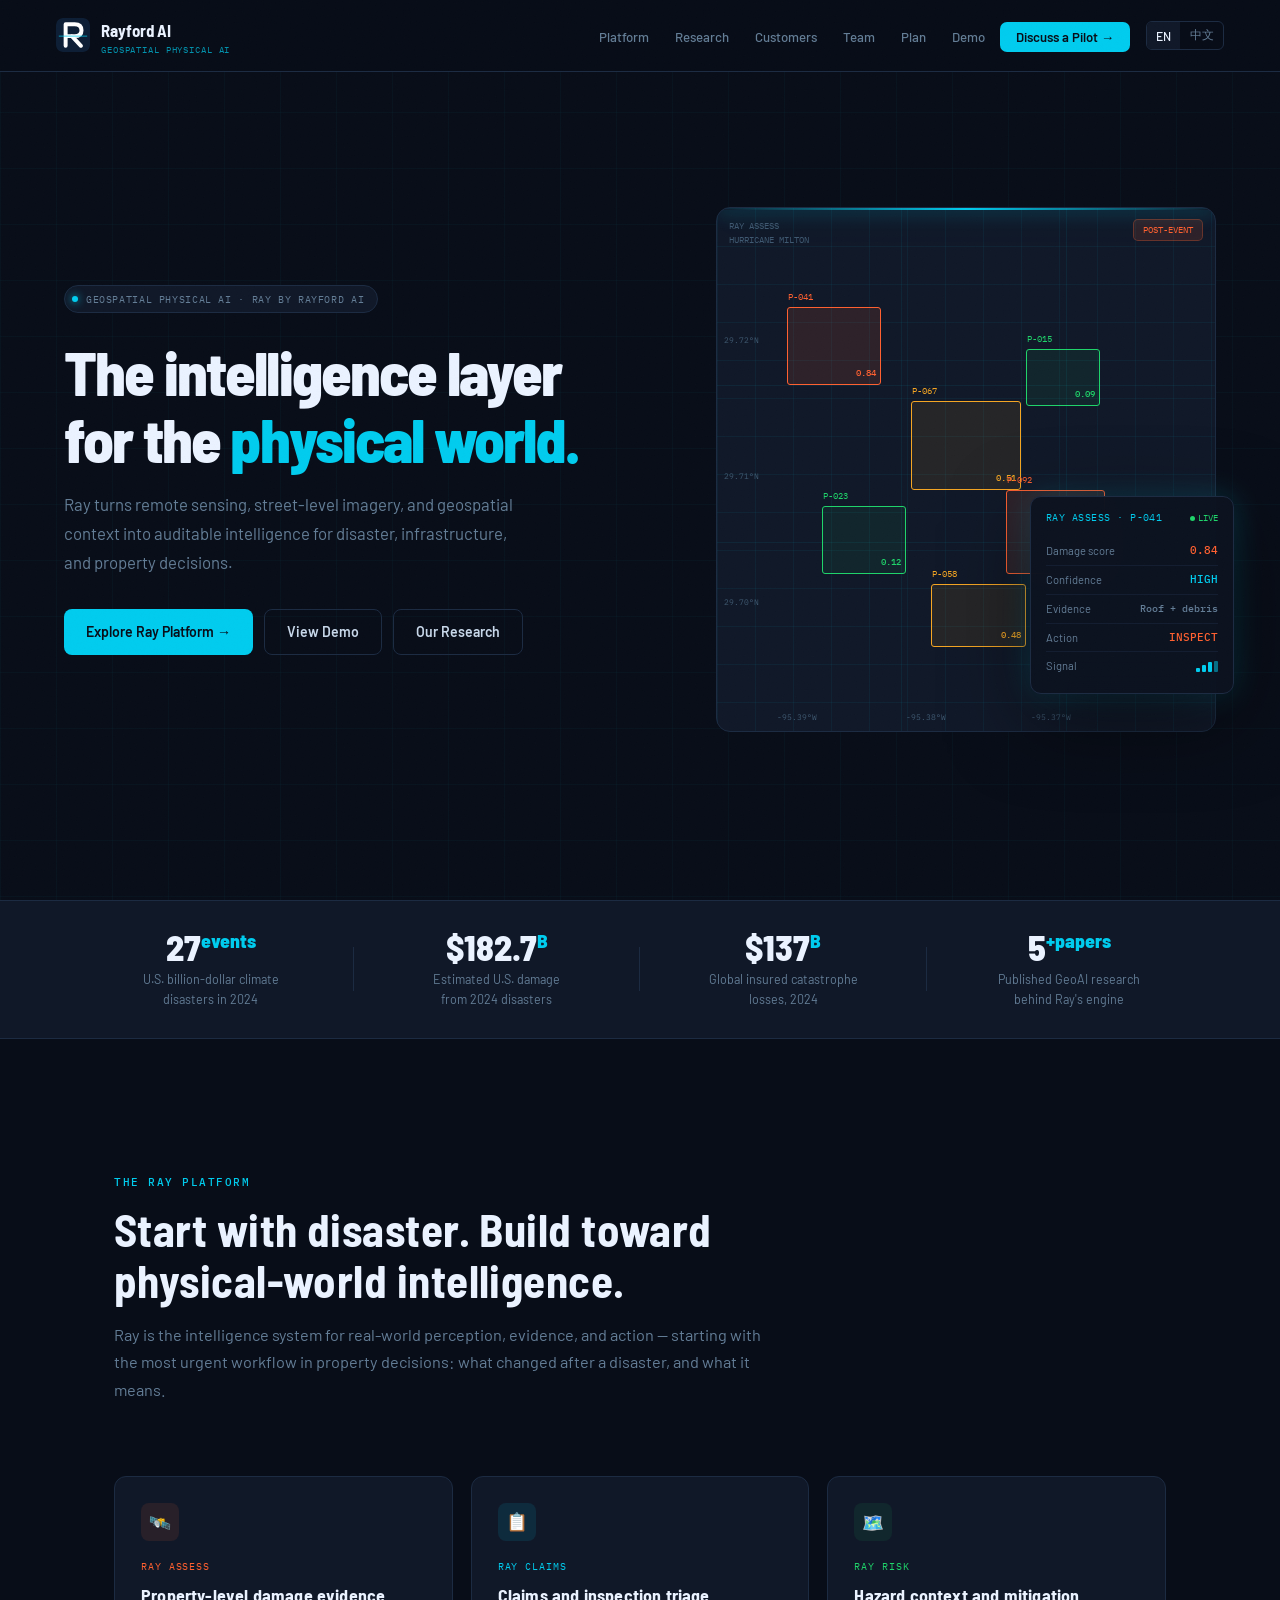
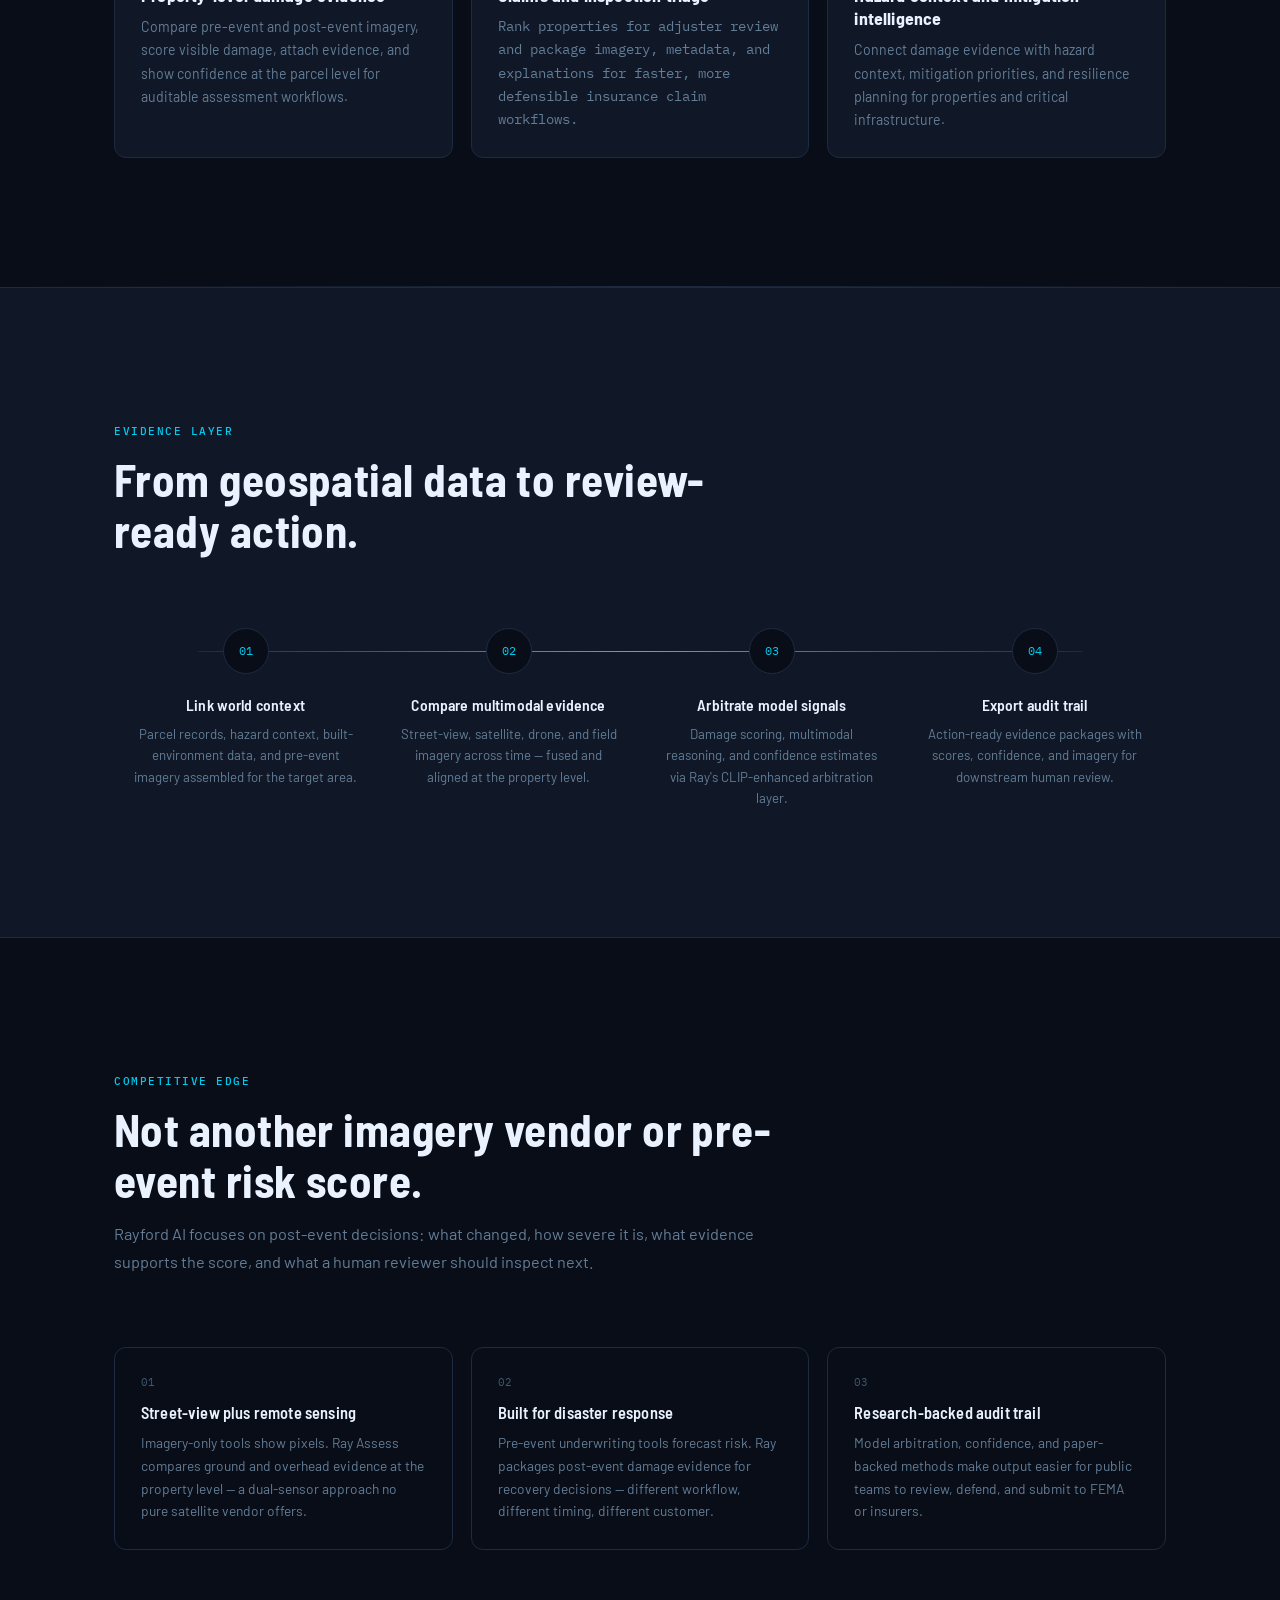
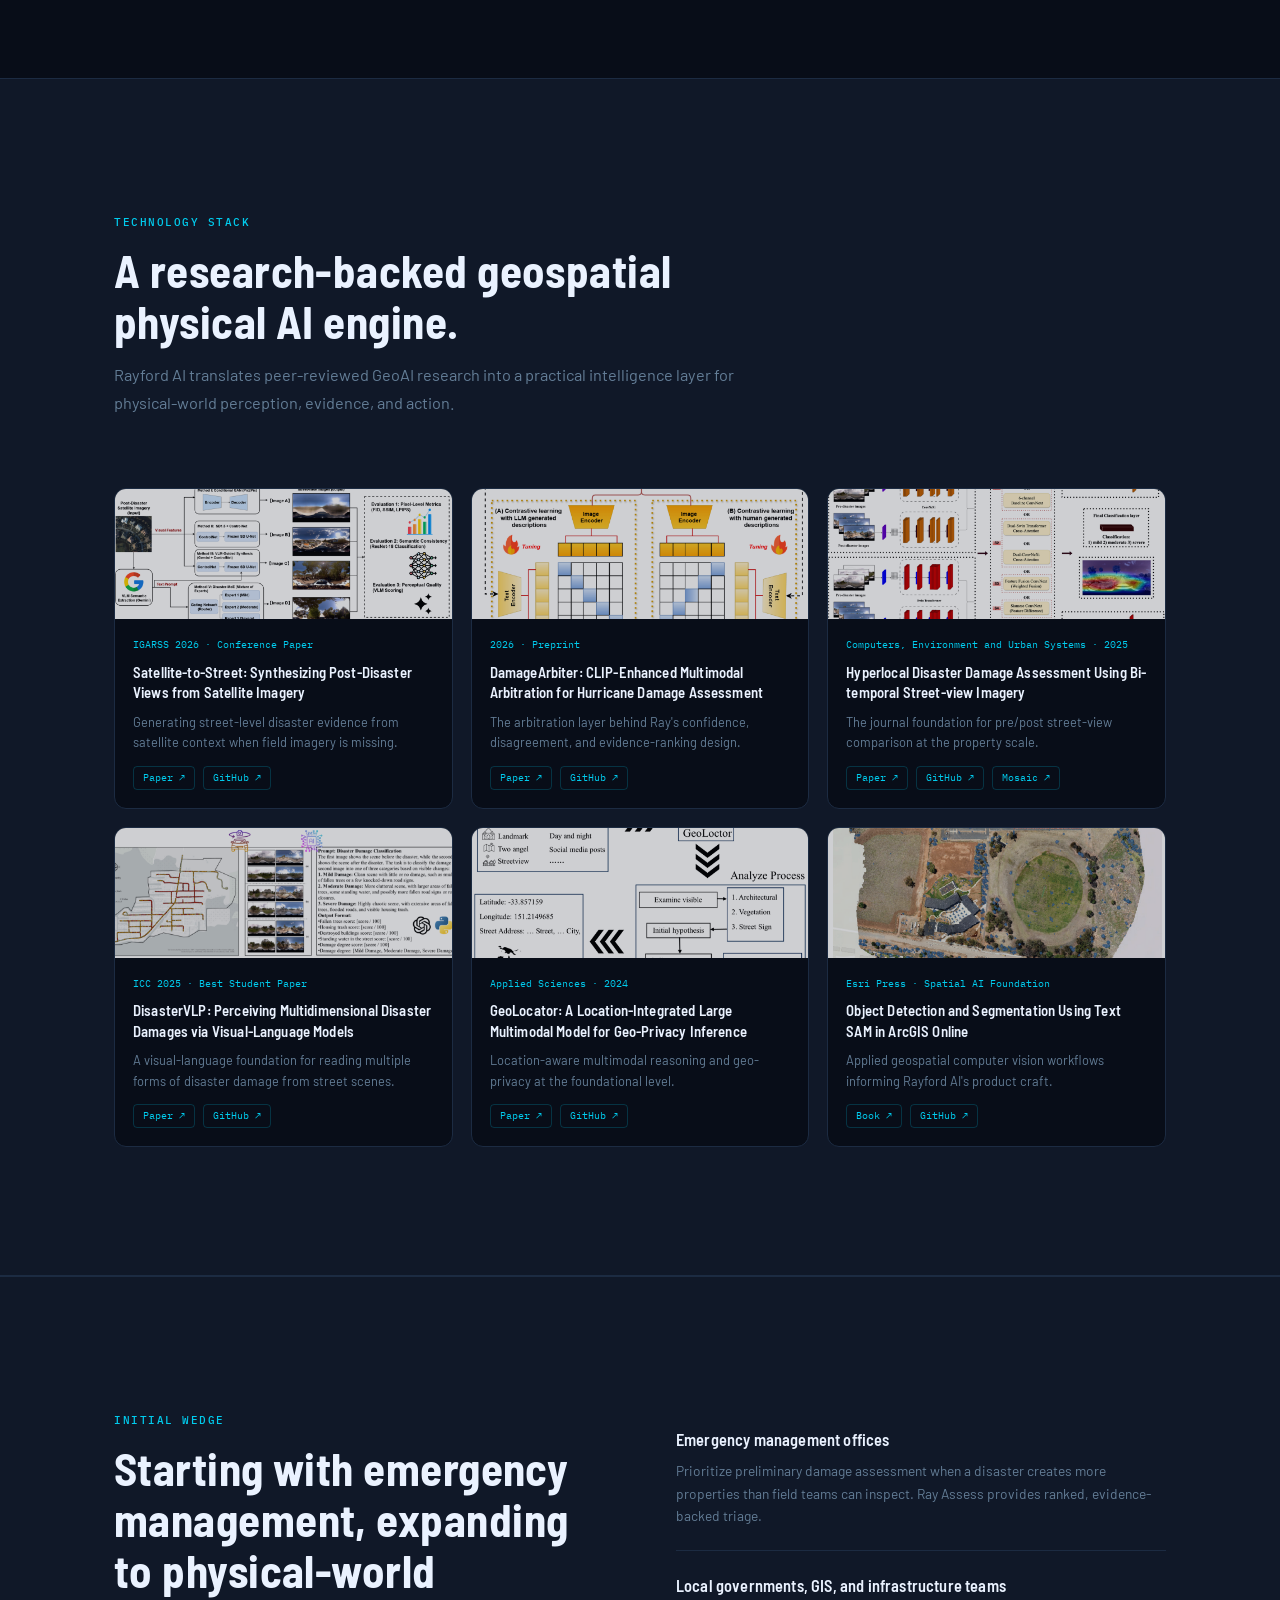
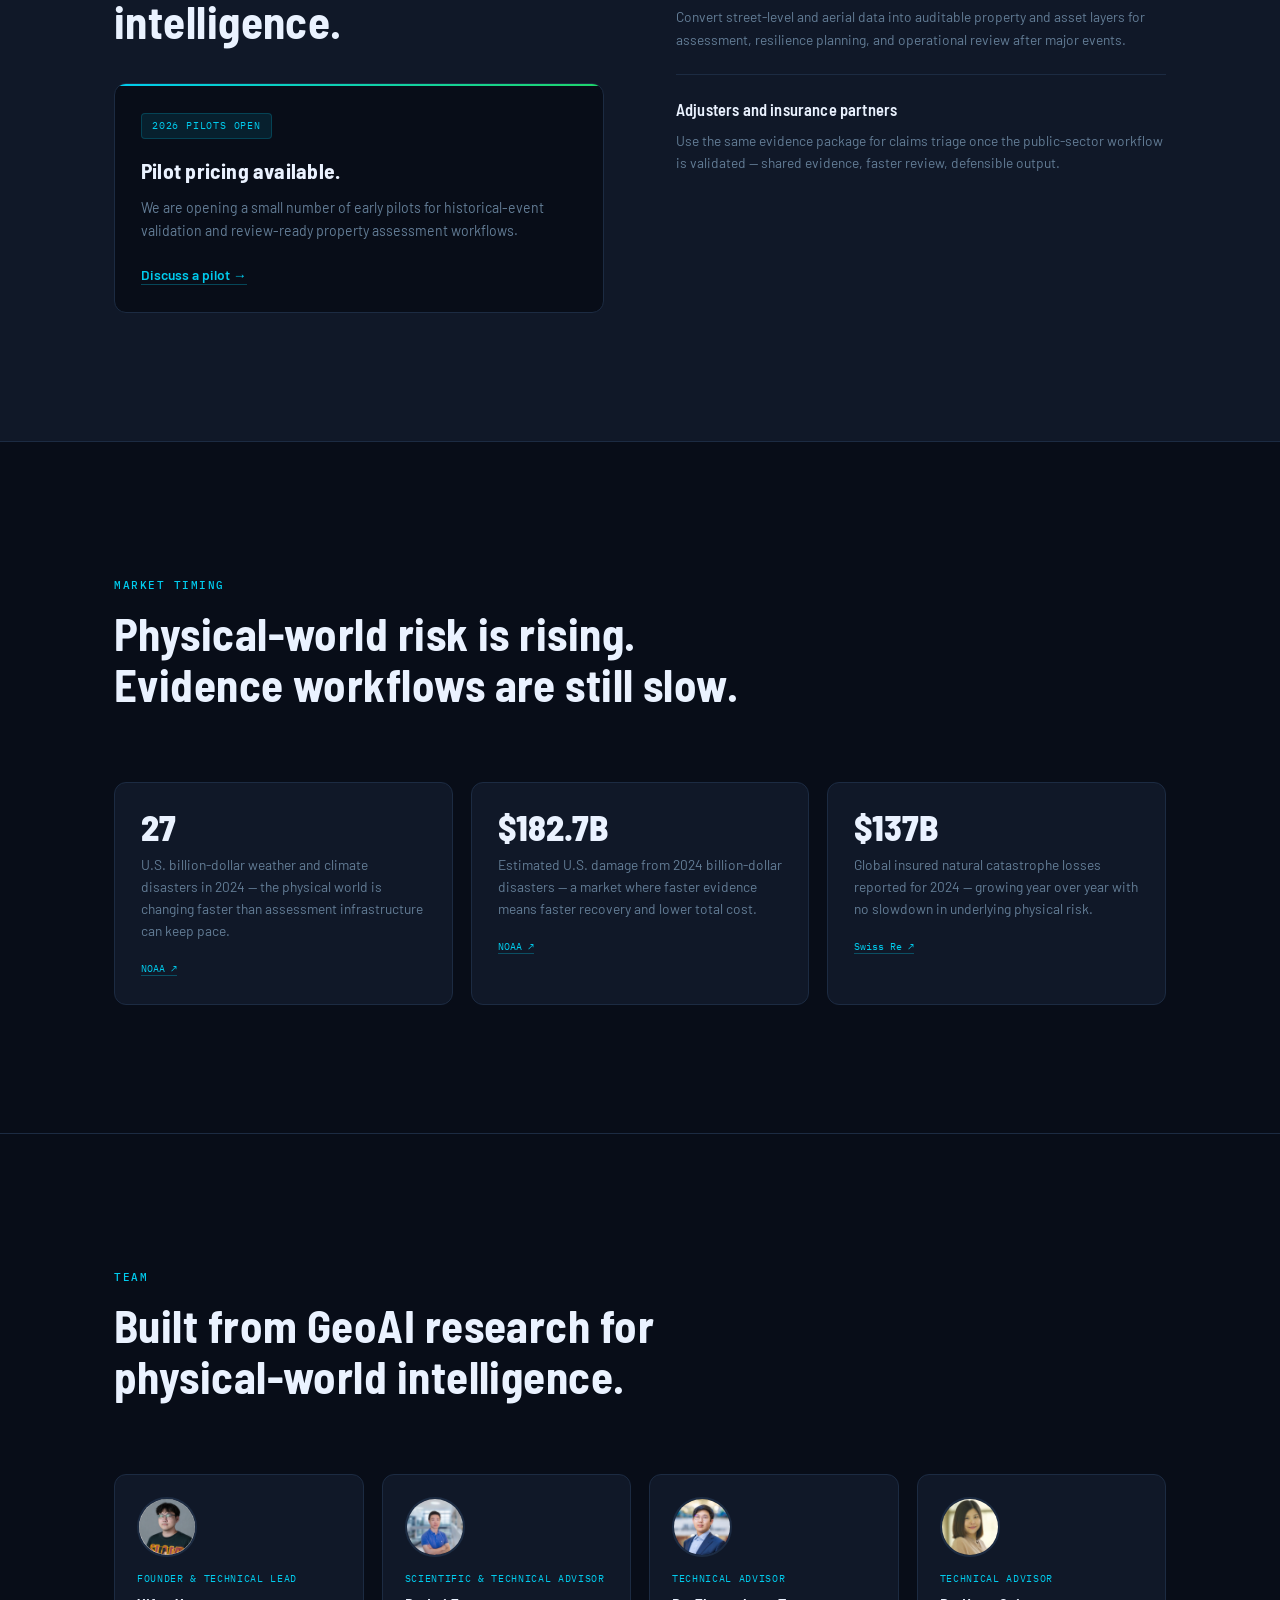
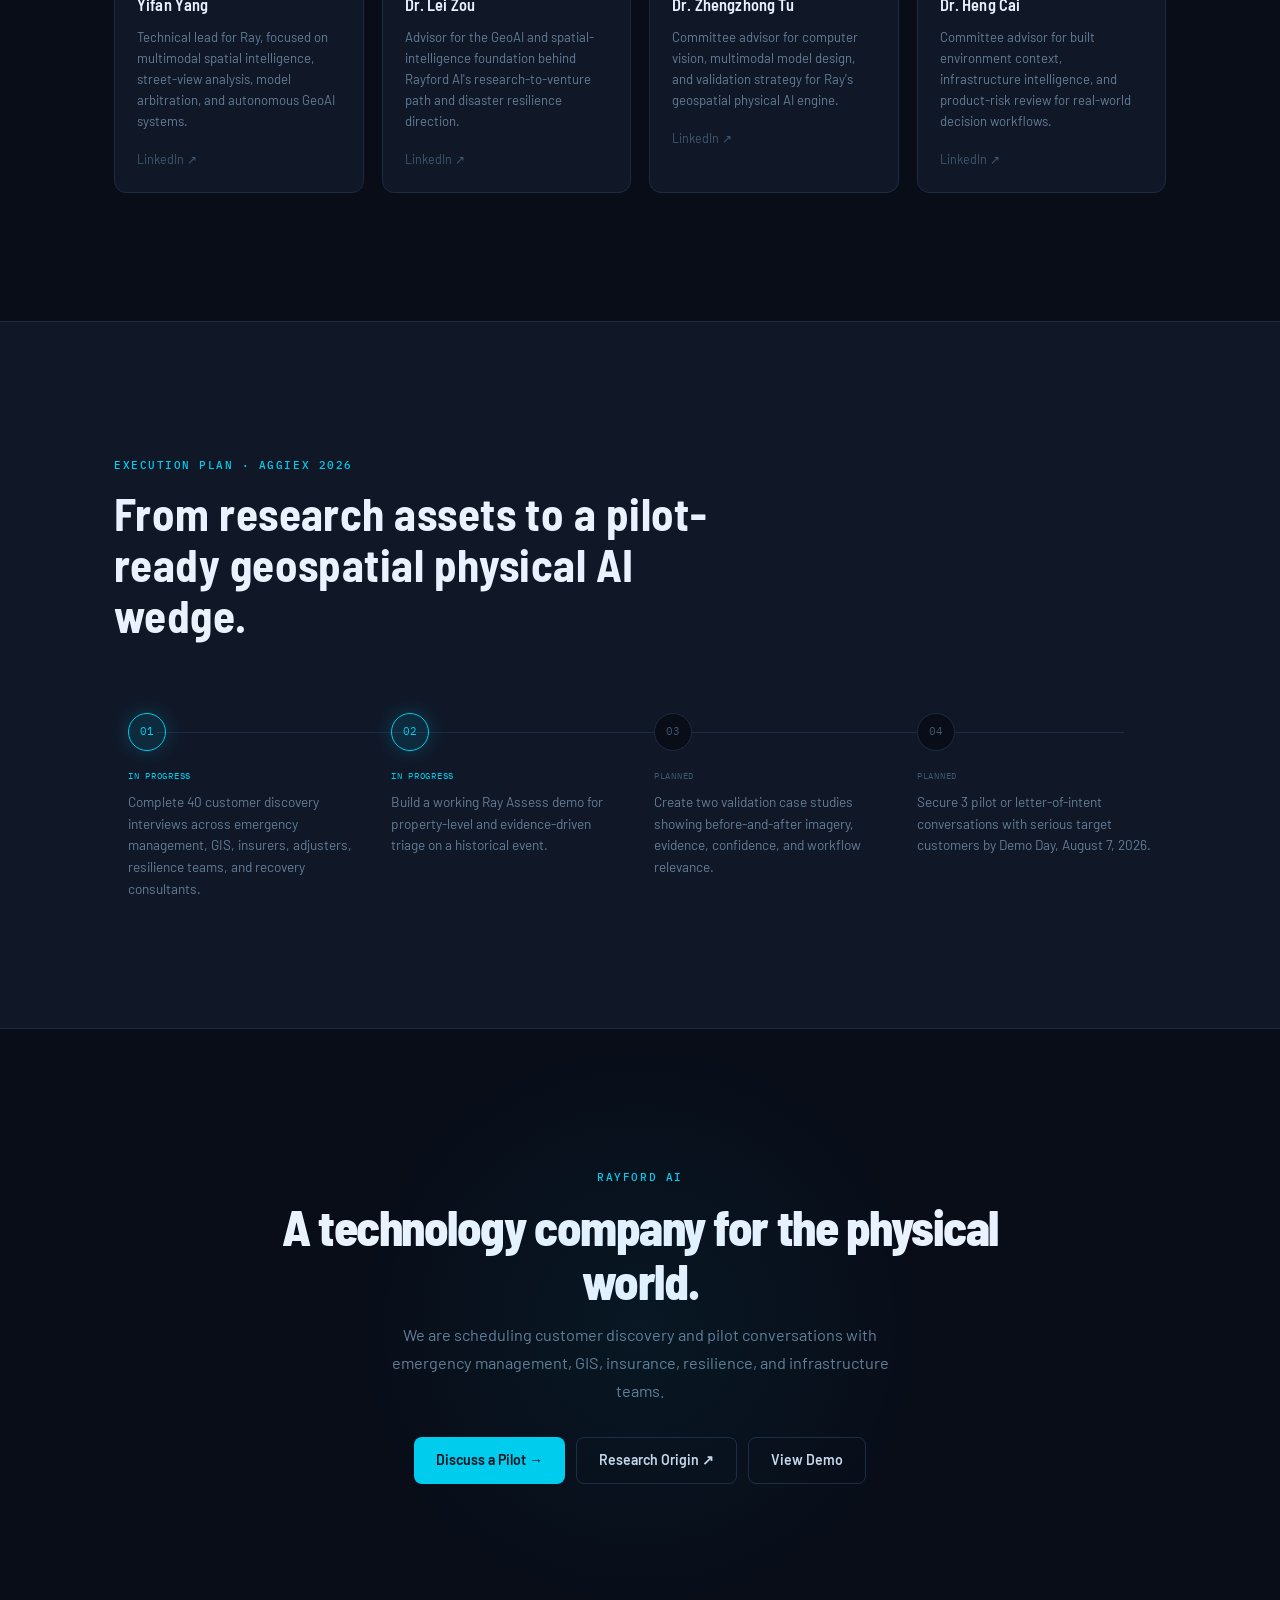
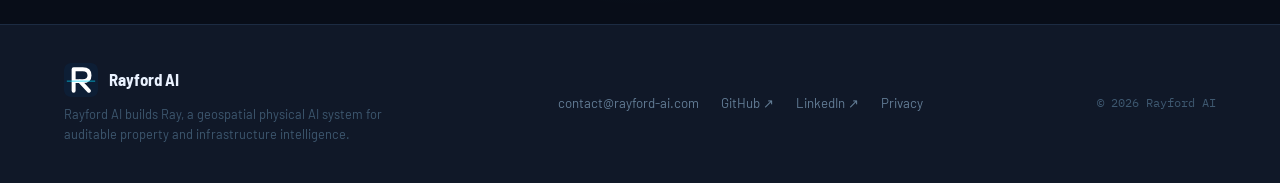
==== index.html @ 753e2475 "Add minimal R lettermark logo, replace old PNG in nav/favicon New SVG mark: bold R with cyan scan li" ====
<!DOCTYPE html>
<html lang="en">
<head>
  <meta charset="utf-8">
  <meta name="viewport" content="width=device-width, initial-scale=1">
  <meta name="description" content="Rayford AI builds geospatial physical AI for auditable property and infrastructure intelligence across disaster, resilience, and real-world operations.">
  <meta property="og:type" content="website">
  <meta property="og:url" content="https://rayford-ai.com">
  <meta property="og:title" content="Rayford AI | Geospatial Physical AI">
  <meta property="og:description" content="Ray turns remote sensing, street-level imagery, and geospatial context into auditable intelligence for disaster, infrastructure, and property decisions.">
  <meta property="og:image" content="https://rayford-ai.com/assets/brand/og-image.png">
  <link rel="canonical" href="https://rayford-ai.com">
  <title>Rayford AI | Geospatial Physical AI</title>
  <link rel="icon" href="assets/brand/logo-mark.svg" type="image/svg+xml">
  <link rel="apple-touch-icon" href="assets/brand/official/rayford-logo-github.png">
  <link rel="preconnect" href="https://fonts.googleapis.com">
  <link rel="preconnect" href="https://fonts.gstatic.com" crossorigin>
  <link href="https://fonts.googleapis.com/css2?family=Barlow+Semi+Condensed:wght@400;500;600;700;800&family=Barlow:ital,wght@0,300;0,400;0,500;0,600;1,400&family=IBM+Plex+Mono:wght@400;500&display=swap" rel="stylesheet">
  <script defer data-domain="rayford-ai.com" src="https://plausible.io/js/script.js"></script>
  <style>
    /* =============================================
       TOKENS
    ============================================= */
    :root {
      --bg:          #080D18;
      --bg2:         #0C1220;
      --card:        #101828;
      --card-hover:  #141F30;
      --border:      #1C2B42;
      --border-hi:   #28405E;
      --text:        #C8D8EA;
      --muted:       #637D96;
      --dim:         #3E5870;
      --white:       #EAF2FF;
      --cyan:        #00CCEE;
      --cyan-dim:    rgba(0,204,238,.10);
      --cyan-glow:   rgba(0,204,238,.22);
      --orange:      #FF6030;
      --orange-dim:  rgba(255,96,48,.10);
      --green:       #1FD46A;
      --green-dim:   rgba(31,212,106,.08);
      --amber:       #F5A623;
      --shadow:      0 24px 80px rgba(0,0,0,.55);
    }

    *, *::before, *::after { box-sizing: border-box; margin: 0; padding: 0; }
    html { scroll-behavior: smooth; scroll-padding-top: 74px; font-size: 16px; }

    body {
      background: var(--bg);
      color: var(--text);
      font-family: 'Barlow', sans-serif;
      line-height: 1.6;
      overflow-x: hidden;
      -webkit-font-smoothing: antialiased;
    }

    /* grain overlay */
    body::after {
      content: '';
      position: fixed; inset: 0; pointer-events: none; z-index: 999;
      background-image: url("data:image/svg+xml,%3Csvg xmlns='http://www.w3.org/2000/svg' width='300' height='300'%3E%3Cfilter id='n'%3E%3CfeTurbulence type='fractalNoise' baseFrequency='.85' numOctaves='4' stitchTiles='stitch'/%3E%3C/filter%3E%3Crect width='100%25' height='100%25' filter='url(%23n)' opacity='.035'/%3E%3C/svg%3E");
      opacity: .5;
    }

    a { color: inherit; text-decoration: none; }
    img { max-width: 100%; display: block; }
    h1,h2,h3,h4 { font-family: 'Barlow Semi Condensed', sans-serif; letter-spacing: 0.01em; }

    /* =============================================
       TYPOGRAPHY HELPERS
    ============================================= */
    .eyebrow {
      font-family: 'IBM Plex Mono', monospace;
      font-size: .68rem;
      font-weight: 500;
      letter-spacing: .14em;
      text-transform: uppercase;
      color: var(--cyan);
    }

    /* =============================================
       LAYOUT
    ============================================= */
    .wrap {
      max-width: 1180px;
      margin: 0 auto;
      padding: 0 clamp(20px, 5vw, 72px);
    }

    .sec { padding: clamp(72px, 10vw, 128px) 0; }

    .sec-hd {
      max-width: 660px;
      margin-bottom: clamp(40px, 6vw, 72px);
    }
    .sec-hd h2 {
      font-size: clamp(1.9rem, 3.5vw, 2.8rem);
      font-weight: 700;
      line-height: 1.14;
      color: var(--white);
      margin-top: 12px;
    }
    .sec-hd p {
      margin-top: 14px;
      color: var(--muted);
      font-size: 1.02rem;
      line-height: 1.7;
    }

    .divider {
      height: 1px;
      background: linear-gradient(90deg, transparent, var(--border), transparent);
    }

    /* =============================================
       REVEAL ANIMATION
    ============================================= */
    .rv {
      opacity: 0;
      transform: translateY(22px);
      transition: opacity .55s ease, transform .55s ease;
    }
    .rv.on { opacity: 1; transform: none; }
    .rv.d1 { transition-delay: .08s; }
    .rv.d2 { transition-delay: .16s; }
    .rv.d3 { transition-delay: .24s; }
    .rv.d4 { transition-delay: .32s; }

    /* =============================================
       NAV
    ============================================= */
    .nav {
      position: fixed; top: 0; left: 0; right: 0; z-index: 90;
      height: 72px;
      display: flex; align-items: center; justify-content: space-between;
      padding: 0 clamp(20px, 5vw, 56px);
      background: rgba(8,13,24,.9);
      border-bottom: 1px solid var(--border);
      backdrop-filter: blur(18px);
    }

    .nav-brand {
      display: flex; align-items: center; gap: 11px;
    }
    .nav-logo {
      width: 34px; height: 34px; border-radius: 7px;
      flex-shrink: 0;
    }
    .nav-wordmark { font-family: 'Barlow Semi Condensed', sans-serif; font-weight: 700; font-size: 1.05rem; color: var(--white); }
    .nav-sub {
      font-family: 'IBM Plex Mono', monospace; font-size: .55rem;
      color: var(--cyan); opacity: .7; display: block; line-height: 1; margin-top: 2px;
      letter-spacing: .1em;
    }

    .nav-links {
      display: flex; align-items: center; gap: 4px; list-style: none;
    }
    .nav-links a {
      font-size: .83rem; font-weight: 500; color: var(--muted);
      padding: 6px 11px; border-radius: 6px;
      transition: color .18s, background .18s;
    }
    .nav-links a:hover { color: var(--white); background: var(--card); }

    .btn-nav {
      font-size: .82rem !important;
      font-weight: 600 !important;
      color: var(--bg) !important;
      background: var(--cyan) !important;
      border-radius: 7px !important;
      padding: 7px 16px !important;
      transition: box-shadow .2s, transform .2s !important;
    }
    .btn-nav:hover { transform: translateY(-1px); box-shadow: 0 6px 24px var(--cyan-glow) !important; }

    .lang-sw {
      display: flex; gap: 1px;
      border: 1px solid var(--border); border-radius: 6px; overflow: hidden;
      margin-left: 10px;
    }
    .lang-sw button {
      background: none; border: none; cursor: pointer;
      font-family: 'Barlow', sans-serif; font-size: .76rem; font-weight: 500;
      color: var(--muted); padding: 5px 9px;
      transition: background .18s, color .18s;
    }
    .lang-sw button[aria-pressed="true"] { background: var(--card); color: var(--white); }

    .ham {
      display: none; flex-direction: column; gap: 5px;
      background: none; border: none; cursor: pointer; padding: 8px;
    }
    .ham span { display: block; width: 20px; height: 2px; background: var(--text); border-radius: 2px; transition: .3s; }

    /* =============================================
       BUTTONS
    ============================================= */
    .btn-p, .btn-s {
      display: inline-flex; align-items: center; gap: 7px;
      font-family: 'Barlow', sans-serif; font-weight: 600; font-size: .88rem;
      padding: 11px 22px; border-radius: 8px; border: none; cursor: pointer;
      transition: transform .18s, box-shadow .18s, background .18s, border-color .18s;
      text-decoration: none;
    }
    .btn-p {
      background: var(--cyan); color: var(--bg);
    }
    .btn-p:hover { transform: translateY(-1px); box-shadow: 0 8px 28px var(--cyan-glow); }

    .btn-s {
      background: transparent; color: var(--text);
      border: 1px solid var(--border);
    }
    .btn-s:hover { border-color: var(--border-hi); background: var(--card); color: var(--white); }

    /* =============================================
       HERO
    ============================================= */
    .hero {
      min-height: 100svh;
      display: grid;
      grid-template-columns: 1fr 1fr;
      gap: 48px;
      align-items: center;
      padding: 110px clamp(20px, 5vw, 72px) 72px;
      max-width: 1340px;
      margin: 0 auto;
      position: relative;
    }

    /* coordinate grid */
    .hero::before {
      content: ''; position: absolute; inset: 0; pointer-events: none;
      background-image:
        linear-gradient(rgba(0,204,238,.03) 1px, transparent 1px),
        linear-gradient(90deg, rgba(0,204,238,.03) 1px, transparent 1px);
      background-size: 56px 56px;
    }

    .hero-content { position: relative; z-index: 2; }

    .hero-badge {
      display: inline-flex; align-items: center; gap: 8px;
      background: var(--card); border: 1px solid var(--border);
      border-radius: 100px; padding: 5px 13px 5px 7px; margin-bottom: 26px;
      animation: fsu .5s ease both;
    }
    .badge-dot {
      width: 6px; height: 6px; border-radius: 50%;
      background: var(--cyan); box-shadow: 0 0 8px var(--cyan);
      animation: blink 2s ease infinite;
    }
    .hero-badge span {
      font-family: 'IBM Plex Mono', monospace; font-size: .65rem;
      color: var(--muted); letter-spacing: .06em;
    }

    .hero-content h1 {
      font-size: clamp(2.5rem, 4.8vw, 4rem);
      font-weight: 800; line-height: 1.08; letter-spacing: -.03em;
      color: var(--white); margin-bottom: 18px;
      animation: fsu .5s .08s ease both;
    }
    .hero-content h1 em { font-style: normal; color: var(--cyan); }

    .hero-sub {
      font-size: 1.05rem; color: var(--muted); line-height: 1.72;
      max-width: 460px; margin-bottom: 32px;
      animation: fsu .5s .16s ease both;
    }

    .hero-actions {
      display: flex; gap: 11px; flex-wrap: wrap;
      animation: fsu .5s .24s ease both;
    }

    /* =============================================
       HERO VISUALIZATION
    ============================================= */
    .hero-viz {
      position: relative; z-index: 2;
      animation: fsu .7s .18s ease both;
    }

    .geo-canvas {
      position: relative;
      width: 100%; max-width: 500px;
      aspect-ratio: 1 / 1.05;
      margin-left: auto;
    }

    .map-bg {
      position: absolute; inset: 0;
      background: var(--card);
      border: 1px solid var(--border); border-radius: 14px; overflow: hidden;
    }

    /* inner grid */
    .map-bg::before {
      content: ''; position: absolute; inset: 0;
      background-image:
        linear-gradient(rgba(0,204,238,.055) 1px, transparent 1px),
        linear-gradient(90deg, rgba(0,204,238,.055) 1px, transparent 1px);
      background-size: 38px 38px;
    }

    /* scan line */
    .map-bg::after {
      content: ''; position: absolute; left: 0; right: 0; height: 2px;
      background: linear-gradient(90deg, transparent, var(--cyan), transparent);
      box-shadow: 0 0 18px var(--cyan), 0 0 50px var(--cyan-glow);
      animation: scan 4s ease infinite;
    }

    .map-streets-h, .map-streets-v {
      position: absolute; background: rgba(0,204,238,.07);
    }
    .map-streets-h { height: 1px; left: 0; right: 0; }
    .map-streets-v { width: 1px; top: 0; bottom: 0; }

    .map-top {
      position: absolute; top: 11px; left: 12px; z-index: 2;
      font-family: 'IBM Plex Mono', monospace; font-size: .57rem;
      color: var(--dim); line-height: 1.6;
    }
    .map-event {
      position: absolute; top: 11px; right: 12px; z-index: 2;
      background: rgba(255,96,48,.12); border: 1px solid rgba(255,96,48,.28);
      border-radius: 5px; padding: 3px 9px;
      font-family: 'IBM Plex Mono', monospace; font-size: .57rem; color: var(--orange);
    }

    /* parcels */
    .pc {
      position: absolute; border-radius: 3px; border: 1px solid;
    }
    .pc-lbl {
      position: absolute; top: -18px; left: 0;
      font-family: 'IBM Plex Mono', monospace; font-size: .55rem; white-space: nowrap;
    }
    .pc-score {
      position: absolute; bottom: 3px; right: 4px;
      font-family: 'IBM Plex Mono', monospace; font-size: .58rem; font-weight: 500;
    }

    .ph { border-color: var(--orange); background: rgba(255,96,48,.12); }
    .ph .pc-lbl, .ph .pc-score { color: var(--orange); }
    .pm { border-color: var(--amber); background: rgba(245,166,35,.09); }
    .pm .pc-lbl, .pm .pc-score { color: var(--amber); }
    .pl { border-color: var(--green); background: rgba(31,212,106,.07); }
    .pl .pc-lbl, .pl .pc-score { color: var(--green); }

    .pa1 { top:19%; left:14%; width:19%; height:15%; animation: fh 3.2s .4s ease infinite; }
    .pa2 { top:37%; left:39%; width:22%; height:17%; animation: fm 3.4s .9s ease infinite; }
    .pa3 { top:57%; left:21%; width:17%; height:13%; }
    .pa4 { top:54%; left:58%; width:20%; height:16%; animation: fh 3.0s 1.4s ease infinite; }
    .pa5 { top:27%; left:62%; width:15%; height:11%; }
    .pa6 { top:72%; left:43%; width:19%; height:12%; animation: fm 3.6s 2.0s ease infinite; }

    /* coord labels on edges */
    .cl { position: absolute; font-family: 'IBM Plex Mono', monospace; font-size: .52rem; color: var(--dim); }
    .cl-l { left: 7px; }
    .cl-b { bottom: 7px; }

    /* assessment panel */
    .ap {
      position: absolute; right: -18px; bottom: 38px; width: 204px;
      background: rgba(12,18,32,.96); border: 1px solid var(--border);
      border-radius: 11px; padding: 13px 15px;
      backdrop-filter: blur(18px);
      box-shadow: var(--shadow), 0 0 32px var(--cyan-glow);
    }
    .ap-head {
      display: flex; align-items: center; justify-content: space-between; margin-bottom: 11px;
    }
    .ap-title {
      font-family: 'IBM Plex Mono', monospace; font-size: .6rem; color: var(--cyan); letter-spacing: .05em;
    }
    .ap-live {
      display: flex; align-items: center; gap: 3px;
      font-family: 'IBM Plex Mono', monospace; font-size: .56rem; color: var(--green);
    }
    .live-dot {
      width: 5px; height: 5px; border-radius: 50%; background: var(--green);
      animation: blink 1.6s ease infinite;
    }
    .ap-row {
      display: flex; justify-content: space-between; align-items: center;
      padding: 5px 0; border-bottom: 1px solid rgba(28,43,66,.5);
    }
    .ap-row:last-child { border: none; }
    .ap-lbl { font-size: .7rem; color: var(--muted); }
    .ap-val {
      font-family: 'IBM Plex Mono', monospace; font-size: .7rem; font-weight: 500;
    }
    .c-hi { color: var(--orange); }
    .c-cy { color: var(--cyan); }
    .c-lo { color: var(--green); }
    .c-am { color: var(--amber); }

    .sig-bars { display: flex; gap: 2px; align-items: flex-end; height: 11px; }
    .sig-bars span { width: 4px; border-radius: 1px; background: var(--cyan); }
    .sig-bars span:nth-child(1) { height: 4px; }
    .sig-bars span:nth-child(2) { height: 7px; }
    .sig-bars span:nth-child(3) { height: 10px; }
    .sig-bars span:nth-child(4) { height: 11px; opacity: .5; }

    /* =============================================
       STATS BAND
    ============================================= */
    .stats-band {
      background: var(--card);
      border-top: 1px solid var(--border); border-bottom: 1px solid var(--border);
    }
    .stats-inner {
      display: flex; justify-content: space-around; align-items: center;
      flex-wrap: wrap; gap: 24px;
      padding: 28px clamp(20px, 5vw, 72px);
      max-width: 1180px; margin: 0 auto;
    }
    .stat-it { text-align: center; }
    .stat-n {
      font-family: 'Barlow Semi Condensed', sans-serif; font-size: clamp(1.8rem, 2.8vw, 2.4rem);
      font-weight: 800; color: var(--white); line-height: 1; display: block;
    }
    .stat-n sup { font-size: .55em; color: var(--cyan); }
    .stat-l { font-size: .78rem; color: var(--muted); margin-top: 5px; max-width: 150px; }
    .stat-div { width: 1px; height: 44px; background: var(--border); }

    /* =============================================
       PRODUCT SECTION
    ============================================= */
    .prod-grid {
      display: grid; grid-template-columns: repeat(3, 1fr); gap: 18px;
    }
    .prod-card {
      background: var(--card); border: 1px solid var(--border);
      border-radius: 12px; padding: 26px; position: relative; overflow: hidden;
      transition: border-color .25s, transform .25s;
    }
    .prod-card::after {
      content: ''; position: absolute; top: 0; left: 0; right: 0; height: 2px;
      opacity: 0; transition: opacity .25s;
    }
    .prod-card.ac::after { background: var(--orange); }
    .prod-card.cl::after { background: var(--cyan); }
    .prod-card.ri::after { background: var(--green); }
    .prod-card:hover { border-color: var(--border-hi); transform: translateY(-2px); }
    .prod-card:hover::after { opacity: 1; }

    .prod-icon {
      width: 38px; height: 38px; border-radius: 8px; display: flex;
      align-items: center; justify-content: center; font-size: 1.1rem; margin-bottom: 18px;
    }
    .ac .prod-icon { background: var(--orange-dim); }
    .cl .prod-icon { background: var(--cyan-dim); }
    .ri .prod-icon { background: var(--green-dim); }

    .prod-kicker {
      font-family: 'IBM Plex Mono', monospace; font-size: .63rem;
      letter-spacing: .09em; text-transform: uppercase; display: block; margin-bottom: 9px;
    }
    .ac .prod-kicker { color: var(--orange); }
    .cl .prod-kicker { color: var(--cyan); }
    .ri .prod-kicker { color: var(--green); }

    .prod-card h3 { font-size: 1.12rem; font-weight: 700; color: var(--white); margin-bottom: 8px; line-height: 1.3; }
    .prod-card p  { font-size: .88rem; color: var(--muted); line-height: 1.65; }

    /* =============================================
       PROCESS SECTION
    ============================================= */
    .proc-sec {
      background: var(--card);
      border-top: 1px solid var(--border); border-bottom: 1px solid var(--border);
    }
    .proc-steps {
      display: grid; grid-template-columns: repeat(4, 1fr);
      gap: 0; position: relative;
    }
    .proc-steps::before {
      content: ''; position: absolute; top: 23px; left: 8%; right: 8%;
      height: 1px;
      background: linear-gradient(90deg, var(--border), var(--cyan), var(--border));
    }
    .proc-step { padding: 0 20px; text-align: center; }
    .proc-num {
      width: 46px; height: 46px; border-radius: 50%;
      background: var(--bg); border: 1px solid var(--border);
      display: flex; align-items: center; justify-content: center;
      margin: 0 auto 18px; font-family: 'IBM Plex Mono', monospace; font-size: .76rem;
      color: var(--cyan); position: relative; z-index: 1;
    }
    .proc-step h4 { font-size: .98rem; font-weight: 600; color: var(--white); margin-bottom: 7px; }
    .proc-step p  { font-size: .83rem; color: var(--muted); line-height: 1.6; }

    /* =============================================
       EDGE GRID
    ============================================= */
    .edge-grid { display: grid; grid-template-columns: repeat(3, 1fr); gap: 18px; }
    .edge-card {
      border: 1px solid var(--border); border-radius: 12px; padding: 26px;
      transition: border-color .25s;
    }
    .edge-card:hover { border-color: var(--border-hi); }
    .edge-n { font-family: 'IBM Plex Mono', monospace; font-size: .66rem; color: var(--dim); display: block; margin-bottom: 11px; }
    .edge-card h3 { font-size: 1.02rem; font-weight: 600; color: var(--white); margin-bottom: 9px; line-height: 1.3; }
    .edge-card p  { font-size: .86rem; color: var(--muted); line-height: 1.65; }

    /* =============================================
       RESEARCH
    ============================================= */
    .res-sec {
      background: var(--card);
      border-top: 1px solid var(--border); border-bottom: 1px solid var(--border);
    }
    .paper-grid { display: grid; grid-template-columns: repeat(3, 1fr); gap: 18px; }
    .paper-card {
      background: var(--bg); border: 1px solid var(--border); border-radius: 12px;
      overflow: hidden; transition: border-color .25s, transform .25s;
    }
    .paper-card:hover { border-color: var(--border-hi); transform: translateY(-2px); }

    .paper-img { height: 130px; overflow: hidden; background: var(--bg2); }
    .paper-img img { width: 100%; height: 100%; object-fit: cover; opacity: .8; transition: opacity .3s; }
    .paper-card:hover .paper-img img { opacity: 1; }

    .paper-body { padding: 18px; }
    .paper-meta { font-family: 'IBM Plex Mono', monospace; font-size: .6rem; color: var(--cyan); display: block; margin-bottom: 9px; }
    .paper-card h4 { font-size: .92rem; font-weight: 600; color: var(--white); line-height: 1.4; margin-bottom: 9px; }
    .paper-card p  { font-size: .8rem; color: var(--muted); line-height: 1.6; margin-bottom: 13px; }
    .paper-links { display: flex; gap: 8px; flex-wrap: wrap; }
    .pl-a {
      font-family: 'IBM Plex Mono', monospace; font-size: .62rem; color: var(--cyan);
      border: 1px solid rgba(0,204,238,.2); padding: 3px 9px; border-radius: 4px;
      transition: background .18s, border-color .18s;
    }
    .pl-a:hover { background: var(--cyan-dim); border-color: rgba(0,204,238,.4); }

    /* =============================================
       CUSTOMERS
    ============================================= */
    .cust-sec {
      background: var(--card);
      border-top: 1px solid var(--border); border-bottom: 1px solid var(--border);
    }
    .cust-layout { display: grid; grid-template-columns: 1fr 1fr; gap: 72px; align-items: start; }

    .cust-list { display: flex; flex-direction: column; }
    .cust-item { padding: 22px 0; border-bottom: 1px solid var(--border); }
    .cust-item:last-child { border: none; }
    .cust-item h3 { font-size: 1.02rem; font-weight: 600; color: var(--white); margin-bottom: 7px; }
    .cust-item p  { font-size: .86rem; color: var(--muted); line-height: 1.65; }

    .pilot-card {
      background: var(--bg); border: 1px solid var(--border); border-radius: 12px;
      padding: 26px; position: relative; overflow: hidden;
    }
    .pilot-card::before {
      content: ''; position: absolute; top: 0; left: 0; right: 0; height: 2px;
      background: linear-gradient(90deg, var(--cyan), var(--green));
    }
    .pilot-badge {
      font-family: 'IBM Plex Mono', monospace; font-size: .62rem;
      letter-spacing: .08em; text-transform: uppercase; color: var(--cyan);
      background: var(--cyan-dim); border: 1px solid rgba(0,204,238,.2);
      padding: 4px 10px; border-radius: 4px; display: inline-block; margin-bottom: 14px;
    }
    .pilot-card h3 { font-size: 1.35rem; font-weight: 700; color: var(--white); margin-bottom: 9px; }
    .pilot-card p  { font-size: .88rem; color: var(--muted); line-height: 1.65; margin-bottom: 18px; }
    .pilot-card a  {
      font-size: .86rem; font-weight: 600; color: var(--cyan);
      border-bottom: 1px solid rgba(0,204,238,.3); padding-bottom: 1px;
      transition: border-color .18s;
    }
    .pilot-card a:hover { border-color: var(--cyan); }

    /* =============================================
       MARKET STATS
    ============================================= */
    .mkt-grid { display: grid; grid-template-columns: repeat(3, 1fr); gap: 18px; }
    .mkt-card {
      background: var(--card); border: 1px solid var(--border); border-radius: 12px; padding: 26px;
    }
    .mkt-card strong {
      font-family: 'Barlow Semi Condensed', sans-serif; font-size: clamp(1.9rem, 2.8vw, 2.6rem);
      font-weight: 800; color: var(--white); line-height: 1; display: block; margin-bottom: 9px;
    }
    .mkt-card p   { font-size: .86rem; color: var(--muted); line-height: 1.6; margin-bottom: 11px; }
    .mkt-card cite { font-style: normal; }
    .mkt-card cite a {
      font-family: 'IBM Plex Mono', monospace; font-size: .62rem; color: var(--cyan);
      border-bottom: 1px solid rgba(0,204,238,.3);
    }

    /* =============================================
       TEAM
    ============================================= */
    .team-grid { display: grid; grid-template-columns: repeat(4, 1fr); gap: 18px; }
    .team-card {
      background: var(--card); border: 1px solid var(--border); border-radius: 12px; padding: 22px;
      transition: border-color .25s;
    }
    .team-card:hover { border-color: var(--border-hi); }
    .team-av {
      width: 60px; height: 60px; border-radius: 50%; overflow: hidden;
      border: 2px solid var(--border); margin-bottom: 14px; background: var(--bg2);
    }
    .team-av img { width: 100%; height: 100%; object-fit: cover; }
    .team-role {
      font-family: 'IBM Plex Mono', monospace; font-size: .6rem;
      letter-spacing: .07em; text-transform: uppercase; color: var(--cyan); display: block; margin-bottom: 5px;
    }
    .team-card h3 { font-size: 1.02rem; font-weight: 600; color: var(--white); margin-bottom: 9px; }
    .team-card p  { font-size: .82rem; color: var(--muted); line-height: 1.6; margin-bottom: 13px; }
    .team-lnk { font-size: .78rem; color: var(--dim); transition: color .18s; }
    .team-lnk:hover { color: var(--cyan); }

    /* =============================================
       ROADMAP
    ============================================= */
    .road-sec {
      background: var(--card);
      border-top: 1px solid var(--border); border-bottom: 1px solid var(--border);
    }
    .timeline {
      display: grid; grid-template-columns: repeat(4, 1fr);
      gap: 0; list-style: none; position: relative;
    }
    .timeline::before {
      content: ''; position: absolute; top: 19px; left: 4%; right: 4%;
      height: 1px; background: var(--border);
    }
    .tl-item { padding: 0 14px; }
    .tl-dot {
      width: 38px; height: 38px; border-radius: 50%;
      display: flex; align-items: center; justify-content: center;
      font-family: 'IBM Plex Mono', monospace; font-size: .7rem;
      margin-bottom: 18px; position: relative; z-index: 1; border: 1px solid;
    }
    .tl-item[data-s="active"] .tl-dot {
      background: var(--cyan-dim); border-color: var(--cyan); color: var(--cyan);
      box-shadow: 0 0 18px var(--cyan-glow);
    }
    .tl-item[data-s="planned"] .tl-dot {
      background: var(--bg); border-color: var(--border); color: var(--dim);
    }
    .tl-status {
      font-family: 'IBM Plex Mono', monospace; font-size: .58rem;
      letter-spacing: .08em; text-transform: uppercase; display: block; margin-bottom: 7px;
    }
    .tl-item[data-s="active"] .tl-status { color: var(--cyan); }
    .tl-item[data-s="planned"] .tl-status { color: var(--dim); }
    .tl-item p { font-size: .85rem; color: var(--muted); line-height: 1.6; }

    /* =============================================
       CTA
    ============================================= */
    .cta-sec {
      text-align: center;
      padding: clamp(80px, 12vw, 140px) clamp(20px, 5vw, 72px);
      position: relative; overflow: hidden;
    }
    .cta-sec::before {
      content: ''; position: absolute; top: 50%; left: 50%;
      transform: translate(-50%, -50%);
      width: 600px; height: 600px; pointer-events: none;
      background: radial-gradient(ellipse, rgba(0,204,238,.055) 0%, transparent 68%);
    }
    .cta-sec .eyebrow { display: block; margin-bottom: 14px; }
    .cta-sec h2 {
      font-size: clamp(2rem, 3.8vw, 3.3rem); font-weight: 800;
      color: var(--white); letter-spacing: -.03em; line-height: 1.1;
      max-width: 760px; margin: 0 auto 14px;
    }
    .cta-sec > p {
      font-size: 1.02rem; color: var(--muted); max-width: 540px;
      margin: 0 auto 32px; line-height: 1.72;
    }
    .cta-actions { display: flex; gap: 11px; justify-content: center; flex-wrap: wrap; }

    /* =============================================
       FOOTER
    ============================================= */
    .footer {
      background: var(--card);
      border-top: 1px solid var(--border);
      padding: 38px clamp(20px, 5vw, 72px);
    }
    .foot-inner {
      max-width: 1180px; margin: 0 auto;
      display: flex; flex-wrap: wrap; justify-content: space-between;
      align-items: center; gap: 22px;
    }
    .foot-brand p { font-size: .8rem; color: var(--dim); margin-top: 7px; max-width: 320px; line-height: 1.6; }
    .foot-links { display: flex; gap: 22px; flex-wrap: wrap; }
    .foot-links a { font-size: .83rem; color: var(--muted); transition: color .18s; }
    .foot-links a:hover { color: var(--white); }
    .foot-copy { font-family: 'IBM Plex Mono', monospace; font-size: .72rem; color: var(--dim); }

    /* =============================================
       KEYFRAMES
    ============================================= */
    @keyframes fsu {
      from { opacity: 0; transform: translateY(18px); }
      to   { opacity: 1; transform: none; }
    }
    @keyframes blink {
      0%,100% { opacity: 1; }
      50%      { opacity: .45; }
    }
    @keyframes scan {
      0%   { top: -5%; opacity: 0; }
      5%   { opacity: 1; }
      95%  { opacity: 1; }
      100% { top: 110%; opacity: 0; }
    }
    @keyframes fh {
      0%,100% { background: rgba(255,96,48,.10); }
      50%     { background: rgba(255,96,48,.24); box-shadow: 0 0 10px rgba(255,96,48,.28); }
    }
    @keyframes fm {
      0%,100% { background: rgba(245,166,35,.07); }
      50%     { background: rgba(245,166,35,.20); box-shadow: 0 0 10px rgba(245,166,35,.22); }
    }

    /* =============================================
       RESPONSIVE
    ============================================= */
    @media (max-width: 1024px) {
      .hero { grid-template-columns: 1fr; min-height: auto; padding-top: 96px; }
      .hero-viz { max-width: 460px; margin: 0 auto; }
      .prod-grid, .edge-grid, .mkt-grid { grid-template-columns: repeat(2, 1fr); }
      .team-grid { grid-template-columns: repeat(2, 1fr); }
      .proc-steps { grid-template-columns: repeat(2, 1fr); gap: 28px; }
      .proc-steps::before { display: none; }
      .timeline { grid-template-columns: 1fr 1fr; gap: 24px; }
      .timeline::before { display: none; }
      .paper-grid { grid-template-columns: repeat(2, 1fr); }
      .cust-layout { grid-template-columns: 1fr; gap: 44px; }
    }

    @media (max-width: 720px) {
      .nav-links { display: none; }
      .nav-links.open {
        display: flex; flex-direction: column;
        position: absolute; top: 72px; left: 0; right: 0;
        background: var(--card); border-bottom: 1px solid var(--border);
        padding: 14px 20px; gap: 4px; z-index: 89;
      }
      .ham { display: flex; }
      .prod-grid, .edge-grid, .mkt-grid, .team-grid, .paper-grid { grid-template-columns: 1fr; }
      .timeline { grid-template-columns: 1fr; }
      .stats-inner { gap: 28px; }
      .stat-div { display: none; }
      .ap { right: 0; }
    }
  </style>
</head>
<body>

<!-- NAV -->
<header class="nav" id="top">
  <a class="nav-brand" href="#top" aria-label="Rayford AI home">
    <img class="nav-logo" src="assets/brand/logo-mark.svg" alt="Rayford AI mark">
    <div>
      <span class="nav-wordmark">Rayford AI</span>
      <span class="nav-sub">GEOSPATIAL PHYSICAL AI</span>
    </div>
  </a>

  <div style="display:flex;align-items:center;gap:6px">
    <nav>
      <ul class="nav-links" id="primary-nav" aria-label="Primary navigation">
        <li><a href="#product">Platform</a></li>
        <li><a href="#technology">Research</a></li>
        <li><a href="#customers">Customers</a></li>
        <li><a href="#team">Team</a></li>
        <li><a href="#roadmap">Plan</a></li>
        <li><a href="demo/">Demo</a></li>
        <li><a class="btn-nav" href="mailto:contact@rayford-ai.com">Discuss a Pilot →</a></li>
      </ul>
    </nav>
    <div class="lang-sw" aria-label="Language">
      <button aria-pressed="true" data-lang-toggle="en">EN</button>
      <button aria-pressed="false" data-lang-toggle="zh">中文</button>
    </div>
    <button class="ham" aria-label="Open navigation" aria-expanded="false" aria-controls="primary-nav">
      <span></span><span></span><span></span>
    </button>
  </div>
</header>

<main>

  <!-- ============ HERO ============ -->
  <section class="hero" aria-label="Rayford AI overview">

    <div class="hero-content">
      <div class="hero-badge">
        <span class="badge-dot"></span>
        <span>GEOSPATIAL PHYSICAL AI · RAY BY RAYFORD AI</span>
      </div>
      <h1>The intelligence layer for the <em>physical world.</em></h1>
      <p class="hero-sub">
        Ray turns remote sensing, street-level imagery, and geospatial context into auditable intelligence for disaster, infrastructure, and property decisions.
      </p>
      <div class="hero-actions">
        <a class="btn-p" href="#product">Explore Ray Platform →</a>
        <a class="btn-s" href="demo/">View Demo</a>
        <a class="btn-s" href="#technology">Our Research</a>
      </div>
    </div>

    <!-- GEOSPATIAL VISUALIZATION -->
    <div class="hero-viz" aria-hidden="true">
      <div class="geo-canvas">
        <div class="map-bg">
          <!-- street grid -->
          <div class="map-streets-h" style="top:34%"></div>
          <div class="map-streets-h" style="top:64%"></div>
          <div class="map-streets-v" style="left:37%"></div>
          <div class="map-streets-v" style="left:70%"></div>

          <!-- coord labels -->
          <div class="cl cl-l" style="top:24%">29.72°N</div>
          <div class="cl cl-l" style="top:50%">29.71°N</div>
          <div class="cl cl-l" style="top:74%">29.70°N</div>
          <div class="cl cl-b" style="left:12%">-95.39°W</div>
          <div class="cl cl-b" style="left:38%">-95.38°W</div>
          <div class="cl cl-b" style="left:63%">-95.37°W</div>

          <div class="map-top">RAY ASSESS<br>HURRICANE MILTON</div>
          <div class="map-event">POST-EVENT</div>

          <!-- parcels -->
          <div class="pc ph pa1"><span class="pc-lbl">P-041</span><span class="pc-score">0.84</span></div>
          <div class="pc pm pa2"><span class="pc-lbl">P-067</span><span class="pc-score">0.51</span></div>
          <div class="pc pl pa3"><span class="pc-lbl">P-023</span><span class="pc-score">0.12</span></div>
          <div class="pc ph pa4"><span class="pc-lbl">P-092</span><span class="pc-score">0.77</span></div>
          <div class="pc pl pa5"><span class="pc-lbl">P-015</span><span class="pc-score">0.09</span></div>
          <div class="pc pm pa6"><span class="pc-lbl">P-058</span><span class="pc-score">0.48</span></div>
        </div>

        <!-- ASSESS PANEL -->
        <aside class="ap" aria-label="Ray Assess sample output">
          <div class="ap-head">
            <span class="ap-title">RAY ASSESS · P-041</span>
            <div class="ap-live"><span class="live-dot"></span> LIVE</div>
          </div>
          <div class="ap-row"><span class="ap-lbl">Damage score</span><span class="ap-val c-hi">0.84</span></div>
          <div class="ap-row"><span class="ap-lbl">Confidence</span><span class="ap-val c-cy">HIGH</span></div>
          <div class="ap-row"><span class="ap-lbl">Evidence</span><span class="ap-val" style="font-size:.65rem;color:var(--muted)">Roof + debris</span></div>
          <div class="ap-row"><span class="ap-lbl">Action</span><span class="ap-val c-hi">INSPECT</span></div>
          <div class="ap-row"><span class="ap-lbl">Signal</span><div class="sig-bars"><span></span><span></span><span></span><span></span></div></div>
        </aside>
      </div>
    </div>
  </section>

  <!-- ============ STATS BAND ============ -->
  <div class="stats-band" role="region" aria-label="Key statistics">
    <div class="stats-inner">
      <div class="stat-it">
        <span class="stat-n">27<sup>events</sup></span>
        <p class="stat-l">U.S. billion-dollar climate disasters in 2024</p>
      </div>
      <div class="stat-div"></div>
      <div class="stat-it">
        <span class="stat-n">$182.7<sup>B</sup></span>
        <p class="stat-l">Estimated U.S. damage from 2024 disasters</p>
      </div>
      <div class="stat-div"></div>
      <div class="stat-it">
        <span class="stat-n">$137<sup>B</sup></span>
        <p class="stat-l">Global insured catastrophe losses, 2024</p>
      </div>
      <div class="stat-div"></div>
      <div class="stat-it">
        <span class="stat-n">5<sup>+papers</sup></span>
        <p class="stat-l">Published GeoAI research behind Ray's engine</p>
      </div>
    </div>
  </div>

  <!-- ============ PLATFORM ============ -->
  <section class="sec" id="product">
    <div class="wrap">
      <div class="sec-hd rv">
        <span class="eyebrow">The Ray Platform</span>
        <h2>Start with disaster. Build toward physical-world intelligence.</h2>
        <p>Ray is the intelligence system for real-world perception, evidence, and action — starting with the most urgent workflow in property decisions: what changed after a disaster, and what it means.</p>
      </div>
      <div class="prod-grid">
        <article class="prod-card ac rv d1">
          <div class="prod-icon">🛰️</div>
          <span class="prod-kicker">Ray Assess</span>
          <h3>Property-level damage evidence</h3>
          <p>Compare pre-event and post-event imagery, score visible damage, attach evidence, and show confidence at the parcel level for auditable assessment workflows.</p>
        </article>
        <article class="prod-card cl rv d2">
          <div class="prod-icon">📋</div>
          <span class="prod-kicker">Ray Claims</span>
          <h3>Claims and inspection triage</h3>
          <p>Rank properties for adjuster review and package imagery, metadata, and explanations for faster, more defensible insurance claim workflows.</p>
        </article>
        <article class="prod-card ri rv d3">
          <div class="prod-icon">🗺️</div>
          <span class="prod-kicker">Ray Risk</span>
          <h3>Hazard context and mitigation intelligence</h3>
          <p>Connect damage evidence with hazard context, mitigation priorities, and resilience planning for properties and critical infrastructure.</p>
        </article>
      </div>
    </div>
  </section>

  <div class="divider"></div>

  <!-- ============ HOW IT WORKS ============ -->
  <section class="sec proc-sec">
    <div class="wrap">
      <div class="sec-hd rv">
        <span class="eyebrow">Evidence Layer</span>
        <h2>From geospatial data to review-ready action.</h2>
      </div>
      <div class="proc-steps">
        <div class="proc-step rv d1">
          <div class="proc-num">01</div>
          <h4>Link world context</h4>
          <p>Parcel records, hazard context, built-environment data, and pre-event imagery assembled for the target area.</p>
        </div>
        <div class="proc-step rv d2">
          <div class="proc-num">02</div>
          <h4>Compare multimodal evidence</h4>
          <p>Street-view, satellite, drone, and field imagery across time — fused and aligned at the property level.</p>
        </div>
        <div class="proc-step rv d3">
          <div class="proc-num">03</div>
          <h4>Arbitrate model signals</h4>
          <p>Damage scoring, multimodal reasoning, and confidence estimates via Ray's CLIP-enhanced arbitration layer.</p>
        </div>
        <div class="proc-step rv d4">
          <div class="proc-num">04</div>
          <h4>Export audit trail</h4>
          <p>Action-ready evidence packages with scores, confidence, and imagery for downstream human review.</p>
        </div>
      </div>
    </div>
  </section>

  <!-- ============ COMPETITIVE EDGE ============ -->
  <section class="sec" id="edge">
    <div class="wrap">
      <div class="sec-hd rv">
        <span class="eyebrow">Competitive Edge</span>
        <h2>Not another imagery vendor or pre-event risk score.</h2>
        <p>Rayford AI focuses on post-event decisions: what changed, how severe it is, what evidence supports the score, and what a human reviewer should inspect next.</p>
      </div>
      <div class="edge-grid">
        <article class="edge-card rv d1">
          <span class="edge-n">01</span>
          <h3>Street-view plus remote sensing</h3>
          <p>Imagery-only tools show pixels. Ray Assess compares ground and overhead evidence at the property level — a dual-sensor approach no pure satellite vendor offers.</p>
        </article>
        <article class="edge-card rv d2">
          <span class="edge-n">02</span>
          <h3>Built for disaster response</h3>
          <p>Pre-event underwriting tools forecast risk. Ray packages post-event damage evidence for recovery decisions — different workflow, different timing, different customer.</p>
        </article>
        <article class="edge-card rv d3">
          <span class="edge-n">03</span>
          <h3>Research-backed audit trail</h3>
          <p>Model arbitration, confidence, and paper-backed methods make output easier for public teams to review, defend, and submit to FEMA or insurers.</p>
        </article>
      </div>
    </div>
  </section>

  <!-- ============ RESEARCH ============ -->
  <section class="sec res-sec" id="technology">
    <div class="wrap">
      <div class="sec-hd rv">
        <span class="eyebrow">Technology Stack</span>
        <h2>A research-backed geospatial physical AI engine.</h2>
        <p>Rayford AI translates peer-reviewed GeoAI research into a practical intelligence layer for physical-world perception, evidence, and action.</p>
      </div>
      <div class="paper-grid">
        <article class="paper-card rv d1">
          <div class="paper-img"><img src="assets/research/satellite-to-street.png" alt="Satellite-to-Street framework" loading="lazy"></div>
          <div class="paper-body">
            <span class="paper-meta">IGARSS 2026 · Conference Paper</span>
            <h4>Satellite-to-Street: Synthesizing Post-Disaster Views from Satellite Imagery</h4>
            <p>Generating street-level disaster evidence from satellite context when field imagery is missing.</p>
            <div class="paper-links">
              <a class="pl-a" href="https://arxiv.org/abs/2603.20697" target="_blank" rel="noopener">Paper ↗</a>
              <a class="pl-a" href="https://github.com/rayford295/Sat2Street-DisasterGen" target="_blank" rel="noopener">GitHub ↗</a>
            </div>
          </div>
        </article>
        <article class="paper-card rv d2">
          <div class="paper-img"><img src="assets/research/damagearbiter.png" alt="DamageArbiter framework" loading="lazy"></div>
          <div class="paper-body">
            <span class="paper-meta">2026 · Preprint</span>
            <h4>DamageArbiter: CLIP-Enhanced Multimodal Arbitration for Hurricane Damage Assessment</h4>
            <p>The arbitration layer behind Ray's confidence, disagreement, and evidence-ranking design.</p>
            <div class="paper-links">
              <a class="pl-a" href="https://arxiv.org/abs/2603.14837" target="_blank" rel="noopener">Paper ↗</a>
              <a class="pl-a" href="https://github.com/rayford295/DamageArbiter" target="_blank" rel="noopener">GitHub ↗</a>
            </div>
          </div>
        </article>
        <article class="paper-card rv d3">
          <div class="paper-img"><img src="assets/research/bi-temporal-streetview.png" alt="Bi-temporal assessment" loading="lazy"></div>
          <div class="paper-body">
            <span class="paper-meta">Computers, Environment and Urban Systems · 2025</span>
            <h4>Hyperlocal Disaster Damage Assessment Using Bi-temporal Street-view Imagery</h4>
            <p>The journal foundation for pre/post street-view comparison at the property scale.</p>
            <div class="paper-links">
              <a class="pl-a" href="https://www.sciencedirect.com/science/article/pii/S0198971525000882" target="_blank" rel="noopener">Paper ↗</a>
              <a class="pl-a" href="https://github.com/rayford295/Bi-Temporal-StreetView" target="_blank" rel="noopener">GitHub ↗</a>
              <a class="pl-a" href="https://www.mosaic51.com/featured/how-texas-am-is-pioneering-damage-assessment-using-mosaic-imagery-from-hurricane-milton/" target="_blank" rel="noopener">Mosaic ↗</a>
            </div>
          </div>
        </article>
        <article class="paper-card rv d1">
          <div class="paper-img"><img src="assets/research/disastervlp.png" alt="DisasterVLP" loading="lazy"></div>
          <div class="paper-body">
            <span class="paper-meta">ICC 2025 · Best Student Paper</span>
            <h4>DisasterVLP: Perceiving Multidimensional Disaster Damages via Visual-Language Models</h4>
            <p>A visual-language foundation for reading multiple forms of disaster damage from street scenes.</p>
            <div class="paper-links">
              <a class="pl-a" href="https://doi.org/10.5194/ica-abs-10-310-2025" target="_blank" rel="noopener">Paper ↗</a>
              <a class="pl-a" href="https://github.com/rayford295/DisasterVLP" target="_blank" rel="noopener">GitHub ↗</a>
            </div>
          </div>
        </article>
        <article class="paper-card rv d2">
          <div class="paper-img"><img src="assets/research/geolocator.png" alt="GeoLocator" loading="lazy"></div>
          <div class="paper-body">
            <span class="paper-meta">Applied Sciences · 2024</span>
            <h4>GeoLocator: A Location-Integrated Large Multimodal Model for Geo-Privacy Inference</h4>
            <p>Location-aware multimodal reasoning and geo-privacy at the foundational level.</p>
            <div class="paper-links">
              <a class="pl-a" href="https://www.mdpi.com/2076-3417/14/16/7091" target="_blank" rel="noopener">Paper ↗</a>
              <a class="pl-a" href="https://github.com/rayford295/GeoLocator" target="_blank" rel="noopener">GitHub ↗</a>
            </div>
          </div>
        </article>
        <article class="paper-card rv d3">
          <div class="paper-img"><img src="assets/research/text-sam-tree-segmentation.png" alt="Text SAM segmentation" loading="lazy"></div>
          <div class="paper-body">
            <span class="paper-meta">Esri Press · Spatial AI Foundation</span>
            <h4>Object Detection and Segmentation Using Text SAM in ArcGIS Online</h4>
            <p>Applied geospatial computer vision workflows informing Rayford AI's product craft.</p>
            <div class="paper-links">
              <a class="pl-a" href="https://www.esri.com/en-us/esri-press/browse/security-first-geospatial-workflows-for-a-safe-and-equitable-world" target="_blank" rel="noopener">Book ↗</a>
              <a class="pl-a" href="https://github.com/rayford295/ArcGIS-SAM-TreeSegmentation" target="_blank" rel="noopener">GitHub ↗</a>
            </div>
          </div>
        </article>
      </div>
    </div>
  </section>

  <!-- ============ CUSTOMERS ============ -->
  <section class="sec cust-sec" id="customers">
    <div class="wrap">
      <div class="cust-layout">
        <div>
          <div class="sec-hd rv" style="margin-bottom:0">
            <span class="eyebrow">Initial Wedge</span>
            <h2>Starting with emergency management, expanding to physical-world intelligence.</h2>
          </div>
          <div style="margin-top:36px" class="rv">
            <div class="pilot-card">
              <span class="pilot-badge">2026 PILOTS OPEN</span>
              <h3>Pilot pricing available.</h3>
              <p>We are opening a small number of early pilots for historical-event validation and review-ready property assessment workflows.</p>
              <a href="mailto:contact@rayford-ai.com">Discuss a pilot →</a>
            </div>
          </div>
        </div>
        <div class="cust-list rv">
          <div class="cust-item">
            <h3>Emergency management offices</h3>
            <p>Prioritize preliminary damage assessment when a disaster creates more properties than field teams can inspect. Ray Assess provides ranked, evidence-backed triage.</p>
          </div>
          <div class="cust-item">
            <h3>Local governments, GIS, and infrastructure teams</h3>
            <p>Convert street-level and aerial data into auditable property and asset layers for assessment, resilience planning, and operational review after major events.</p>
          </div>
          <div class="cust-item">
            <h3>Adjusters and insurance partners</h3>
            <p>Use the same evidence package for claims triage once the public-sector workflow is validated — shared evidence, faster review, defensible output.</p>
          </div>
        </div>
      </div>
    </div>
  </section>

  <!-- ============ MARKET ============ -->
  <section class="sec" id="validation">
    <div class="wrap">
      <div class="sec-hd rv">
        <span class="eyebrow">Market Timing</span>
        <h2>Physical-world risk is rising. Evidence workflows are still slow.</h2>
      </div>
      <div class="mkt-grid">
        <div class="mkt-card rv d1">
          <strong>27</strong>
          <p>U.S. billion-dollar weather and climate disasters in 2024 — the physical world is changing faster than assessment infrastructure can keep pace.</p>
          <cite><a href="https://www.climate.gov/news-features/blogs/beyond-data/2024-active-year-us-billion-dollar-weather-and-climate-disasters" target="_blank" rel="noopener">NOAA ↗</a></cite>
        </div>
        <div class="mkt-card rv d2">
          <strong>$182.7B</strong>
          <p>Estimated U.S. damage from 2024 billion-dollar disasters — a market where faster evidence means faster recovery and lower total cost.</p>
          <cite><a href="https://www.climate.gov/news-features/blogs/beyond-data/2024-active-year-us-billion-dollar-weather-and-climate-disasters" target="_blank" rel="noopener">NOAA ↗</a></cite>
        </div>
        <div class="mkt-card rv d3">
          <strong>$137B</strong>
          <p>Global insured natural catastrophe losses reported for 2024 — growing year over year with no slowdown in underlying physical risk.</p>
          <cite><a href="https://www.swissre.com/institute/research/sigma-research/sigma-2025-01-natural-catastrophes-trend.html" target="_blank" rel="noopener">Swiss Re ↗</a></cite>
        </div>
      </div>
    </div>
  </section>

  <!-- ============ TEAM ============ -->
  <section class="sec" id="team" style="border-top:1px solid var(--border)">
    <div class="wrap">
      <div class="sec-hd rv">
        <span class="eyebrow">Team</span>
        <h2>Built from GeoAI research for physical-world intelligence.</h2>
      </div>
      <div class="team-grid">
        <article class="team-card rv d1">
          <div class="team-av"><img src="assets/team/yifan-yang.png" alt="Yifan Yang"></div>
          <span class="team-role">Founder &amp; Technical Lead</span>
          <h3>Yifan Yang</h3>
          <p>Technical lead for Ray, focused on multimodal spatial intelligence, street-view analysis, model arbitration, and autonomous GeoAI systems.</p>
          <a class="team-lnk" href="https://www.linkedin.com/in/yifan-yang-14a898186/" target="_blank" rel="noopener">LinkedIn ↗</a>
        </article>
        <article class="team-card rv d2">
          <div class="team-av"><img src="assets/team/lei-zou.jpeg" alt="Dr. Lei Zou"></div>
          <span class="team-role">Scientific &amp; Technical Advisor</span>
          <h3>Dr. Lei Zou</h3>
          <p>Advisor for the GeoAI and spatial-intelligence foundation behind Rayford AI's research-to-venture path and disaster resilience direction.</p>
          <a class="team-lnk" href="https://www.linkedin.com/in/leizou/" target="_blank" rel="noopener">LinkedIn ↗</a>
        </article>
        <article class="team-card rv d3">
          <div class="team-av"><img src="assets/team/zhengzhong-tu.jpeg" alt="Dr. Zhengzhong Tu"></div>
          <span class="team-role">Technical Advisor</span>
          <h3>Dr. Zhengzhong Tu</h3>
          <p>Committee advisor for computer vision, multimodal model design, and validation strategy for Ray's geospatial physical AI engine.</p>
          <a class="team-lnk" href="https://www.linkedin.com/in/zhengzhongtu/" target="_blank" rel="noopener">LinkedIn ↗</a>
        </article>
        <article class="team-card rv d4">
          <div class="team-av"><img src="assets/team/heng-cai.jpeg" alt="Dr. Heng Cai"></div>
          <span class="team-role">Technical Advisor</span>
          <h3>Dr. Heng Cai</h3>
          <p>Committee advisor for built environment context, infrastructure intelligence, and product-risk review for real-world decision workflows.</p>
          <a class="team-lnk" href="https://www.linkedin.com/in/heng-cai-44b90a85/" target="_blank" rel="noopener">LinkedIn ↗</a>
        </article>
      </div>
    </div>
  </section>

  <!-- ============ ROADMAP ============ -->
  <section class="sec road-sec" id="roadmap">
    <div class="wrap">
      <div class="sec-hd rv">
        <span class="eyebrow">Execution Plan · AggieX 2026</span>
        <h2>From research assets to a pilot-ready geospatial physical AI wedge.</h2>
      </div>
      <ol class="timeline">
        <li class="tl-item rv d1" data-s="active">
          <div class="tl-dot">01</div>
          <span class="tl-status">In Progress</span>
          <p>Complete 40 customer discovery interviews across emergency management, GIS, insurers, adjusters, resilience teams, and recovery consultants.</p>
        </li>
        <li class="tl-item rv d2" data-s="active">
          <div class="tl-dot">02</div>
          <span class="tl-status">In Progress</span>
          <p>Build a working Ray Assess demo for property-level and evidence-driven triage on a historical event.</p>
        </li>
        <li class="tl-item rv d3" data-s="planned">
          <div class="tl-dot">03</div>
          <span class="tl-status">Planned</span>
          <p>Create two validation case studies showing before-and-after imagery, evidence, confidence, and workflow relevance.</p>
        </li>
        <li class="tl-item rv d4" data-s="planned">
          <div class="tl-dot">04</div>
          <span class="tl-status">Planned</span>
          <p>Secure 3 pilot or letter-of-intent conversations with serious target customers by Demo Day, August 7, 2026.</p>
        </li>
      </ol>
    </div>
  </section>

  <!-- ============ CTA ============ -->
  <section class="cta-sec">
    <span class="eyebrow">Rayford AI</span>
    <h2>A technology company for the physical world.</h2>
    <p>We are scheduling customer discovery and pilot conversations with emergency management, GIS, insurance, resilience, and infrastructure teams.</p>
    <div class="cta-actions">
      <a class="btn-p" href="mailto:contact@rayford-ai.com">Discuss a Pilot →</a>
      <a class="btn-s" href="https://autogeoai4sci.github.io/" target="_blank" rel="noopener">Research Origin ↗</a>
      <a class="btn-s" href="demo/">View Demo</a>
    </div>
  </section>

</main>

<!-- FOOTER -->
<footer class="footer">
  <div class="foot-inner">
    <div class="foot-brand">
      <div class="nav-brand">
        <img class="nav-logo" src="assets/brand/logo-mark.svg" alt="Rayford AI mark">
        <span class="nav-wordmark">Rayford AI</span>
      </div>
      <p>Rayford AI builds Ray, a geospatial physical AI system for auditable property and infrastructure intelligence.</p>
    </div>
    <nav class="foot-links" aria-label="Footer links">
      <a href="mailto:contact@rayford-ai.com">contact@rayford-ai.com</a>
      <a href="https://github.com/Rayford-AI" target="_blank" rel="noopener">GitHub ↗</a>
      <a href="https://www.linkedin.com/company/rayford-ai" target="_blank" rel="noopener">LinkedIn ↗</a>
      <a href="privacy.html">Privacy</a>
    </nav>
    <span class="foot-copy">© 2026 Rayford AI</span>
  </div>
</footer>

<script>
  // Scroll reveal
  const observer = new IntersectionObserver(
    entries => entries.forEach(e => e.isIntersecting && e.target.classList.add('on')),
    { threshold: .1, rootMargin: '0px 0px -40px 0px' }
  );
  document.querySelectorAll('.rv').forEach(el => observer.observe(el));

  // Mobile nav
  const ham = document.querySelector('.ham');
  const nav = document.getElementById('primary-nav');
  ham?.addEventListener('click', () => {
    const open = nav.classList.toggle('open');
    ham.setAttribute('aria-expanded', open);
  });

  // Language switcher — wire up existing site.js i18n if present
  document.querySelectorAll('[data-lang-toggle]').forEach(btn => {
    btn.addEventListener('click', () => {
      document.querySelectorAll('[data-lang-toggle]').forEach(b => b.setAttribute('aria-pressed','false'));
      btn.setAttribute('aria-pressed','true');
      document.body.dataset.lang = btn.dataset.langToggle;
    });
  });
</script>

<!-- Preserve existing i18n / site logic -->
<script src="assets/site.js" defer></script>
</body>
</html>
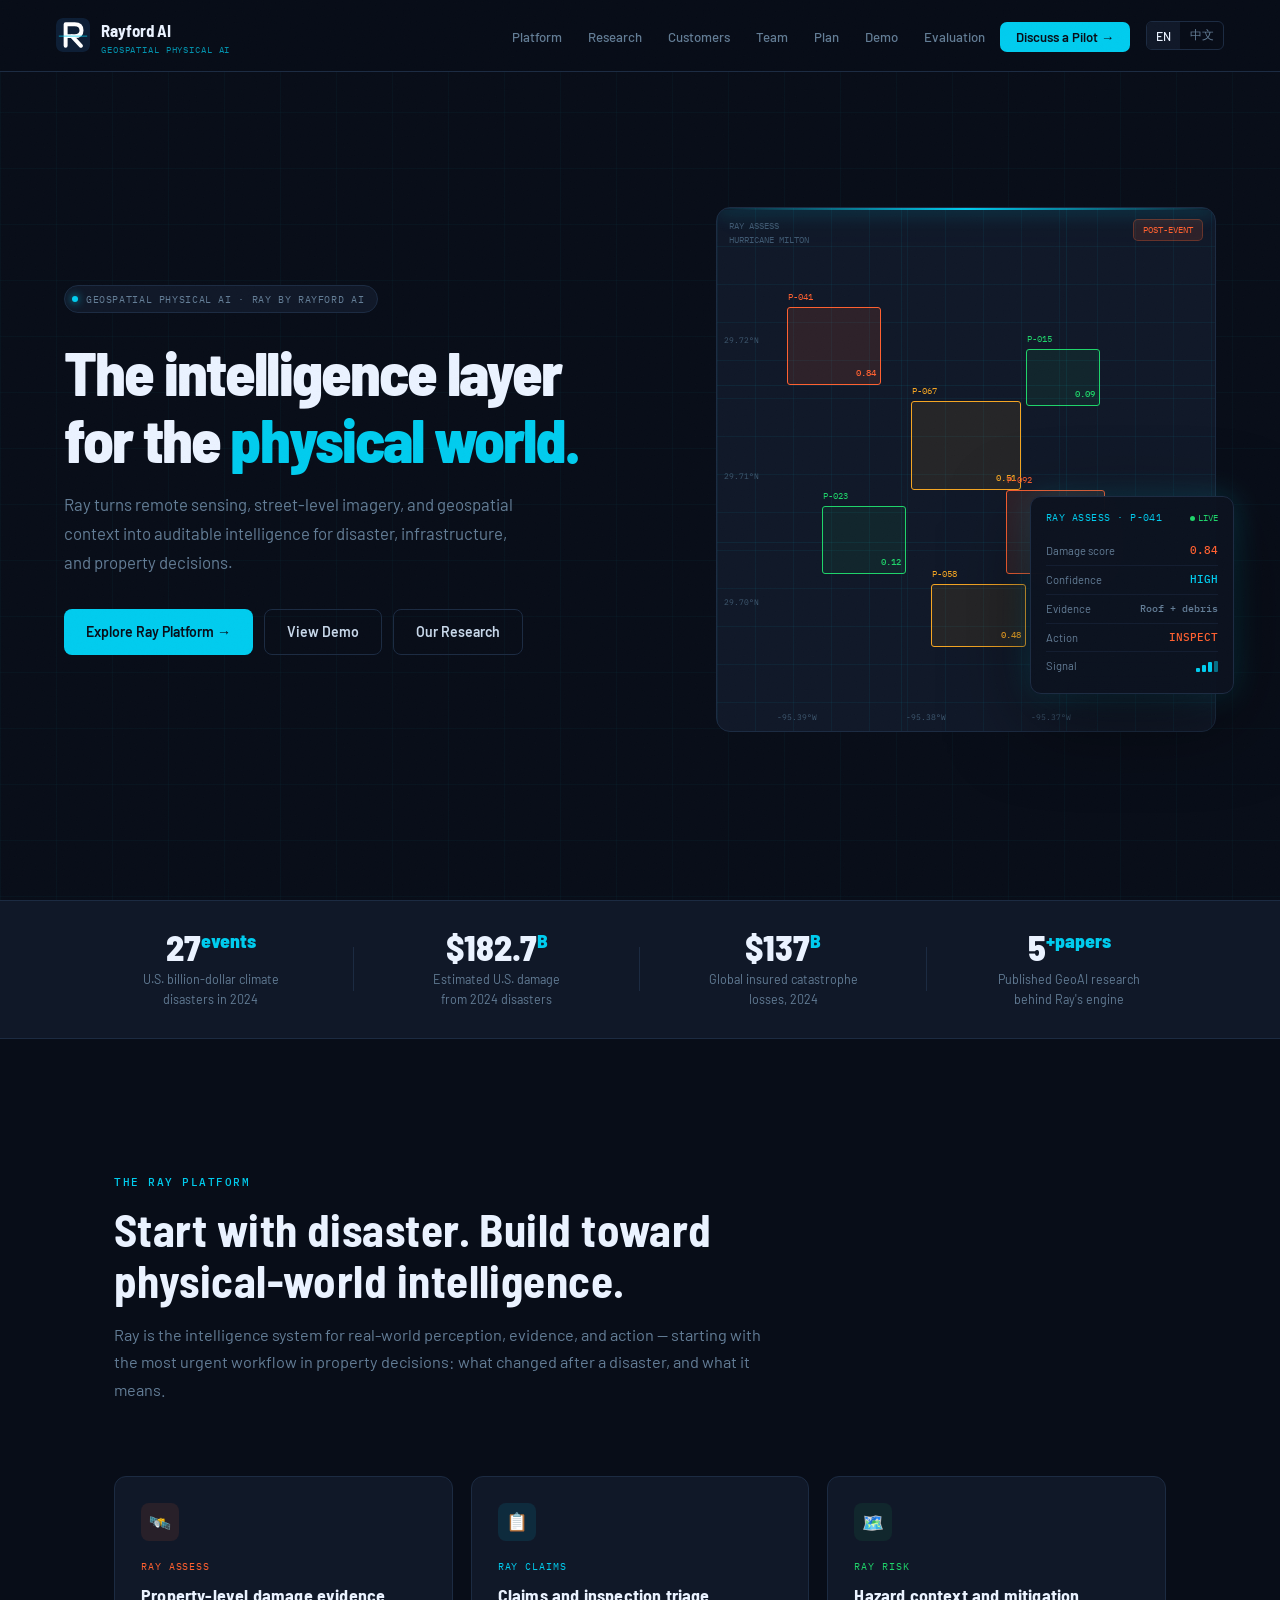
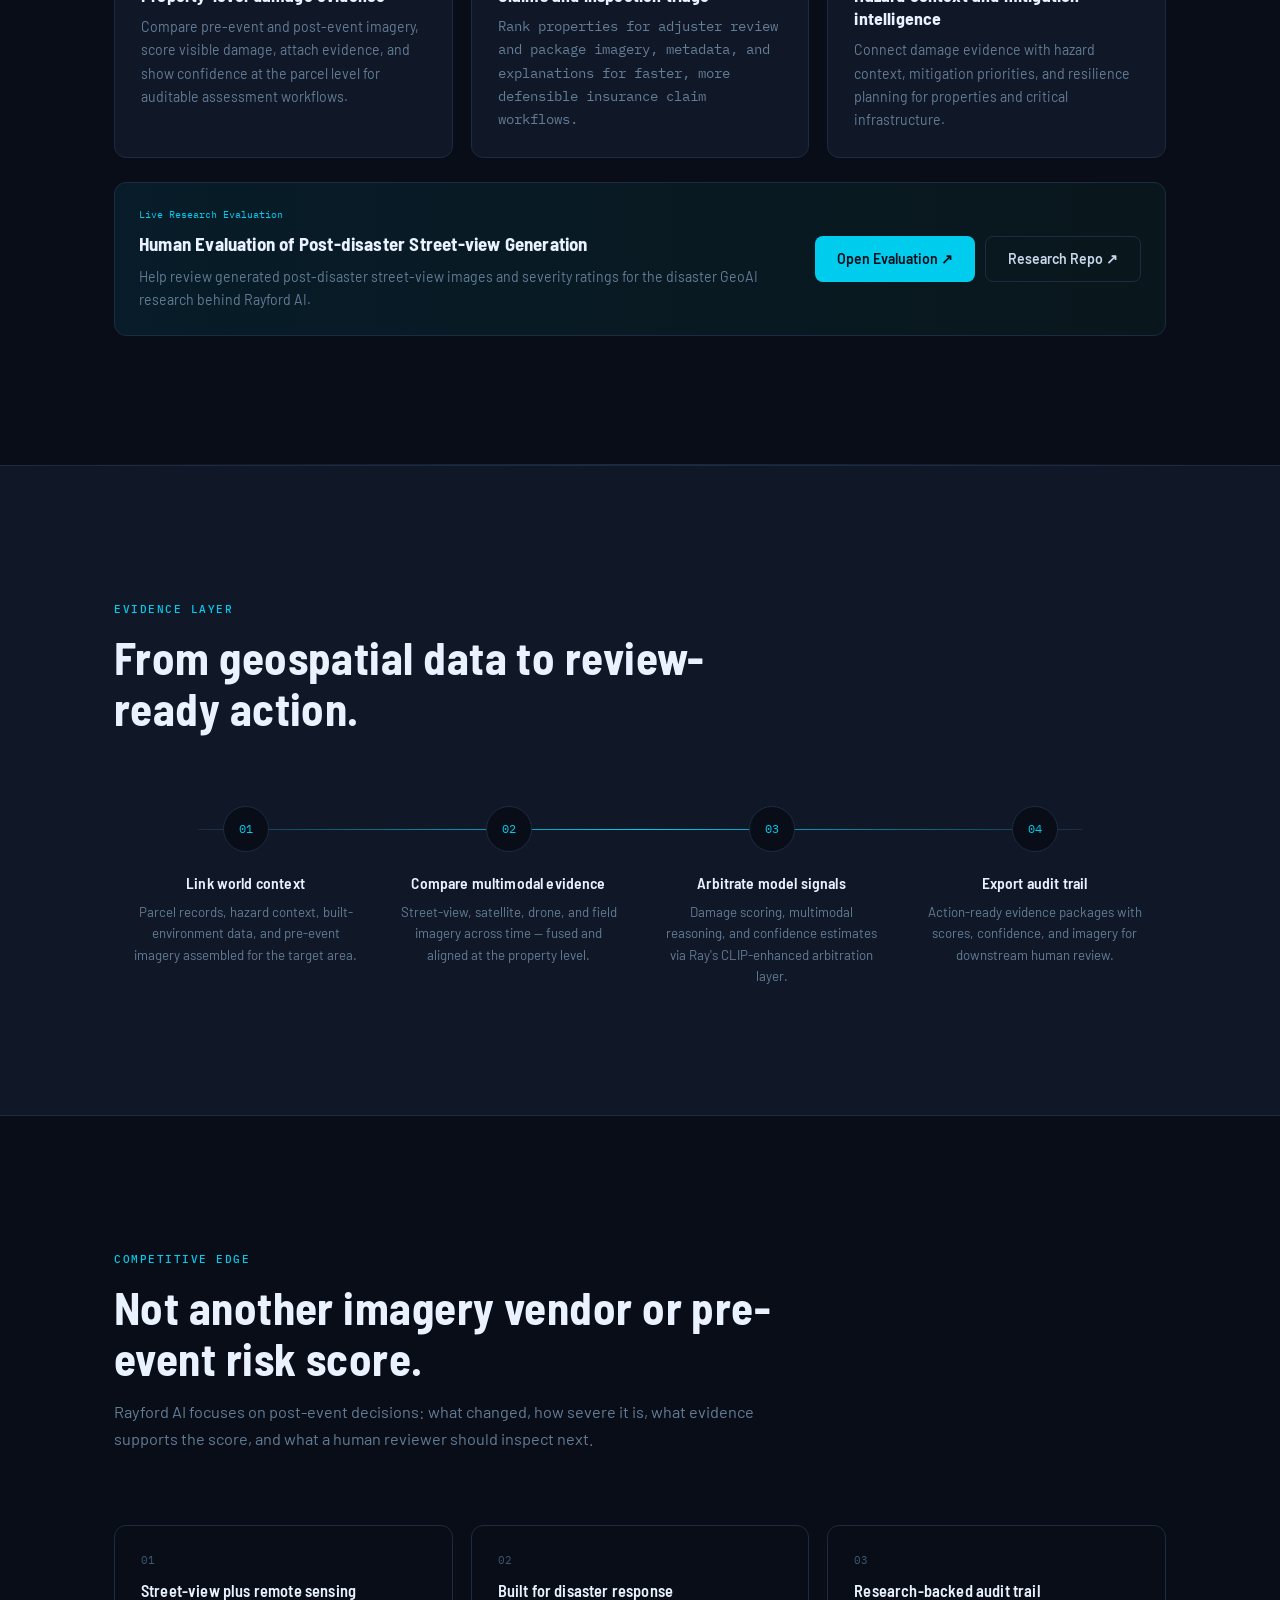
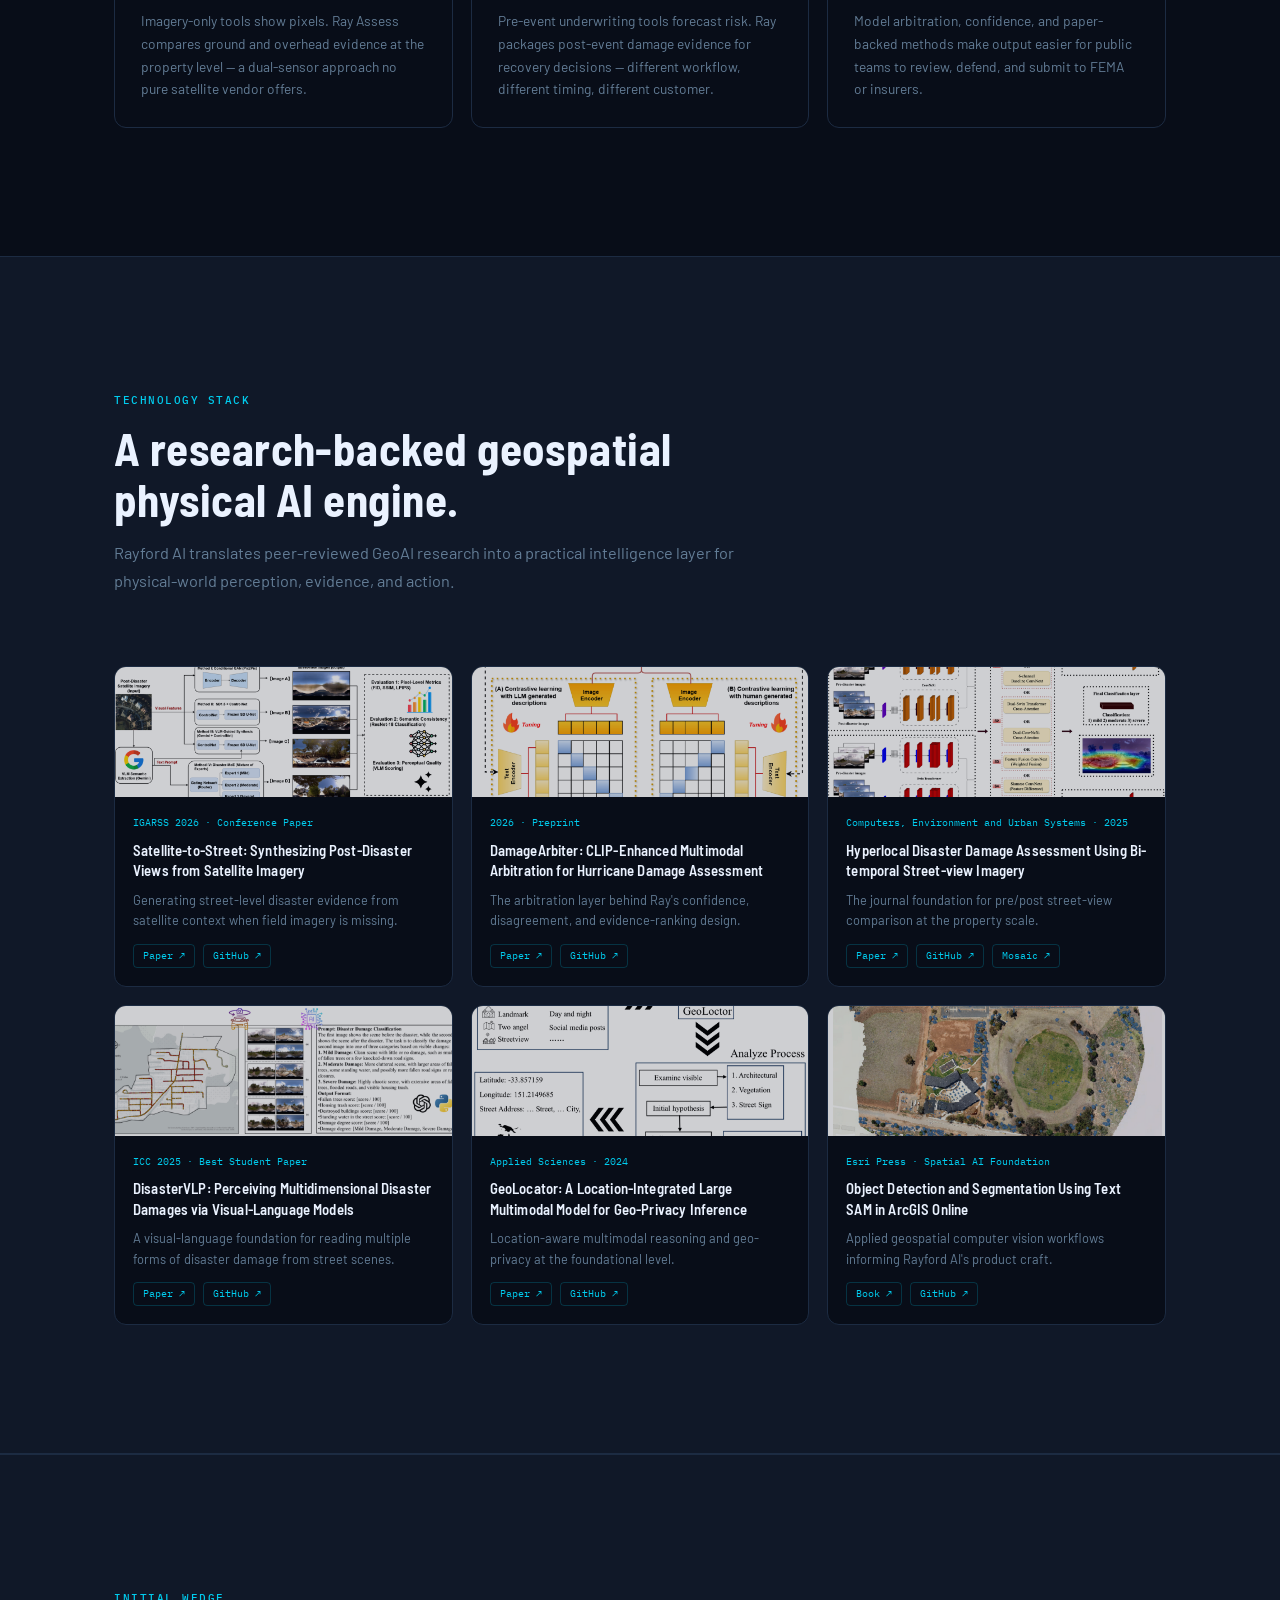
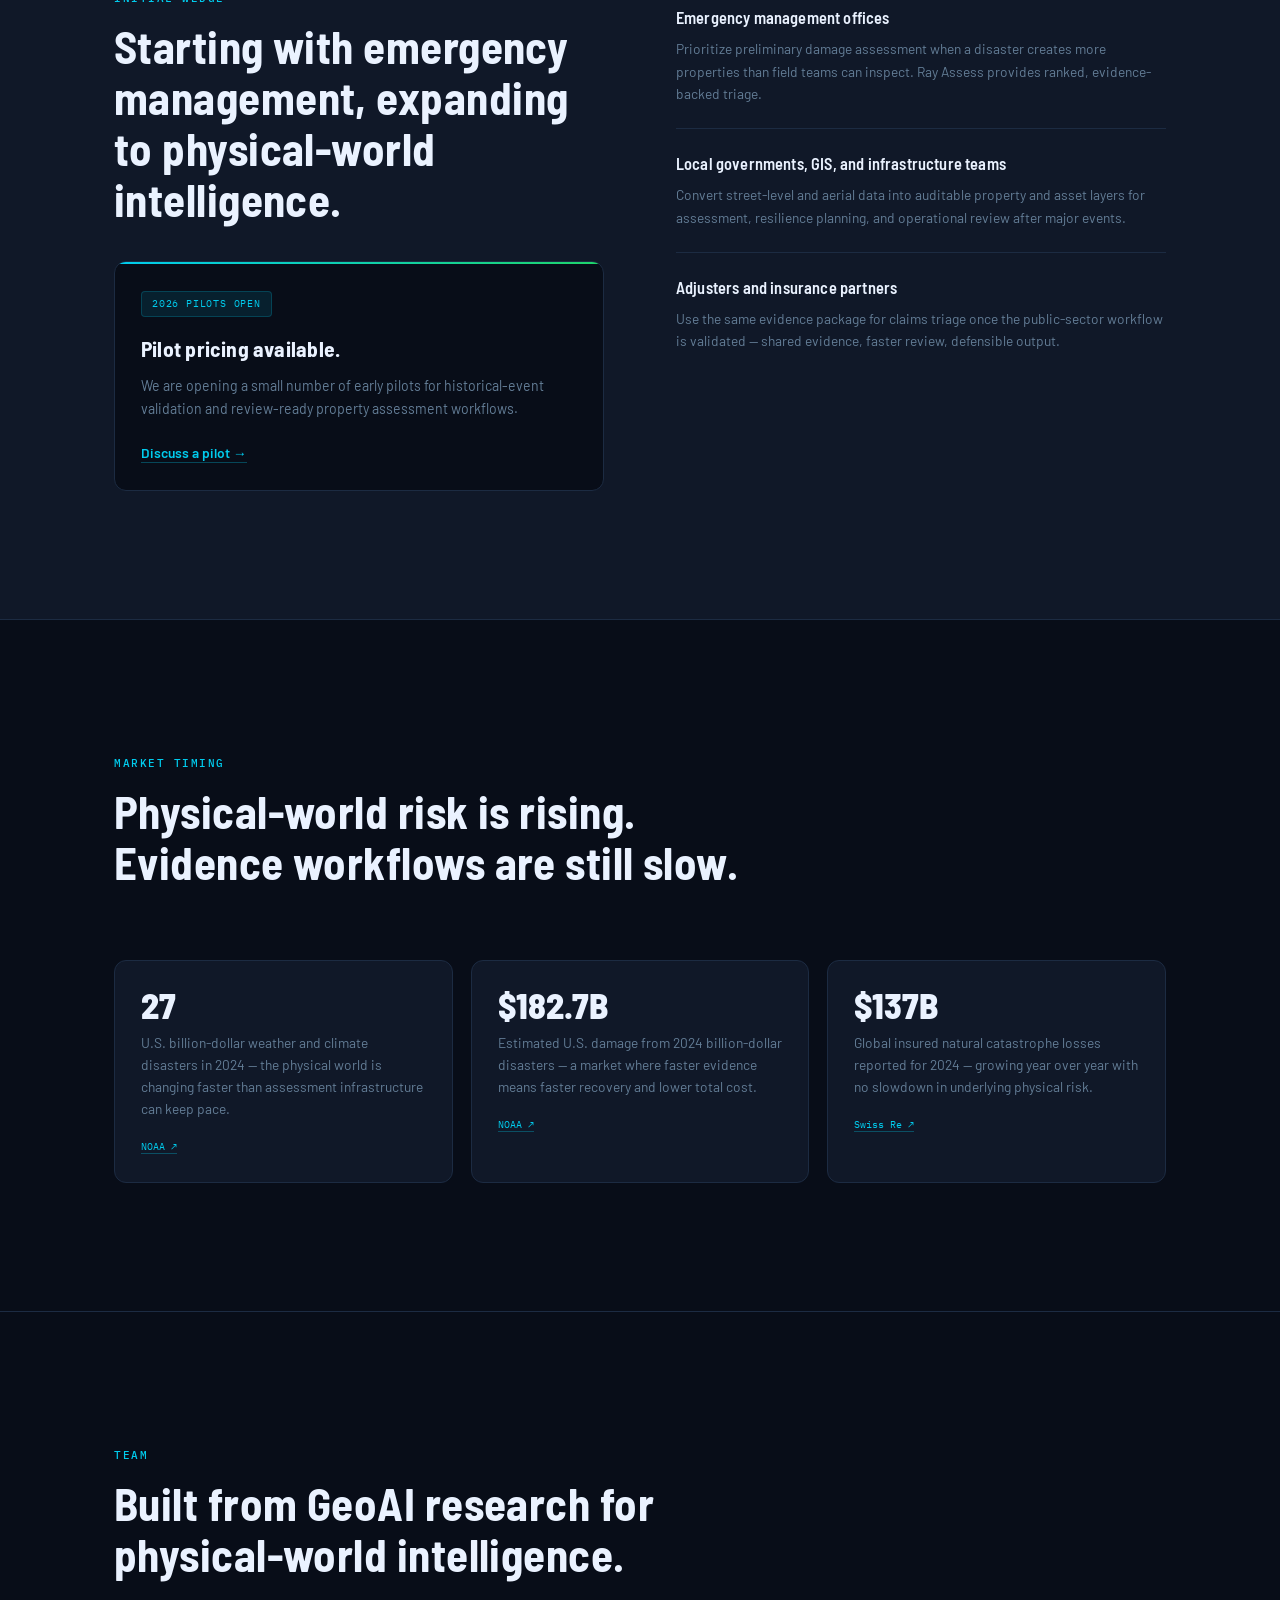
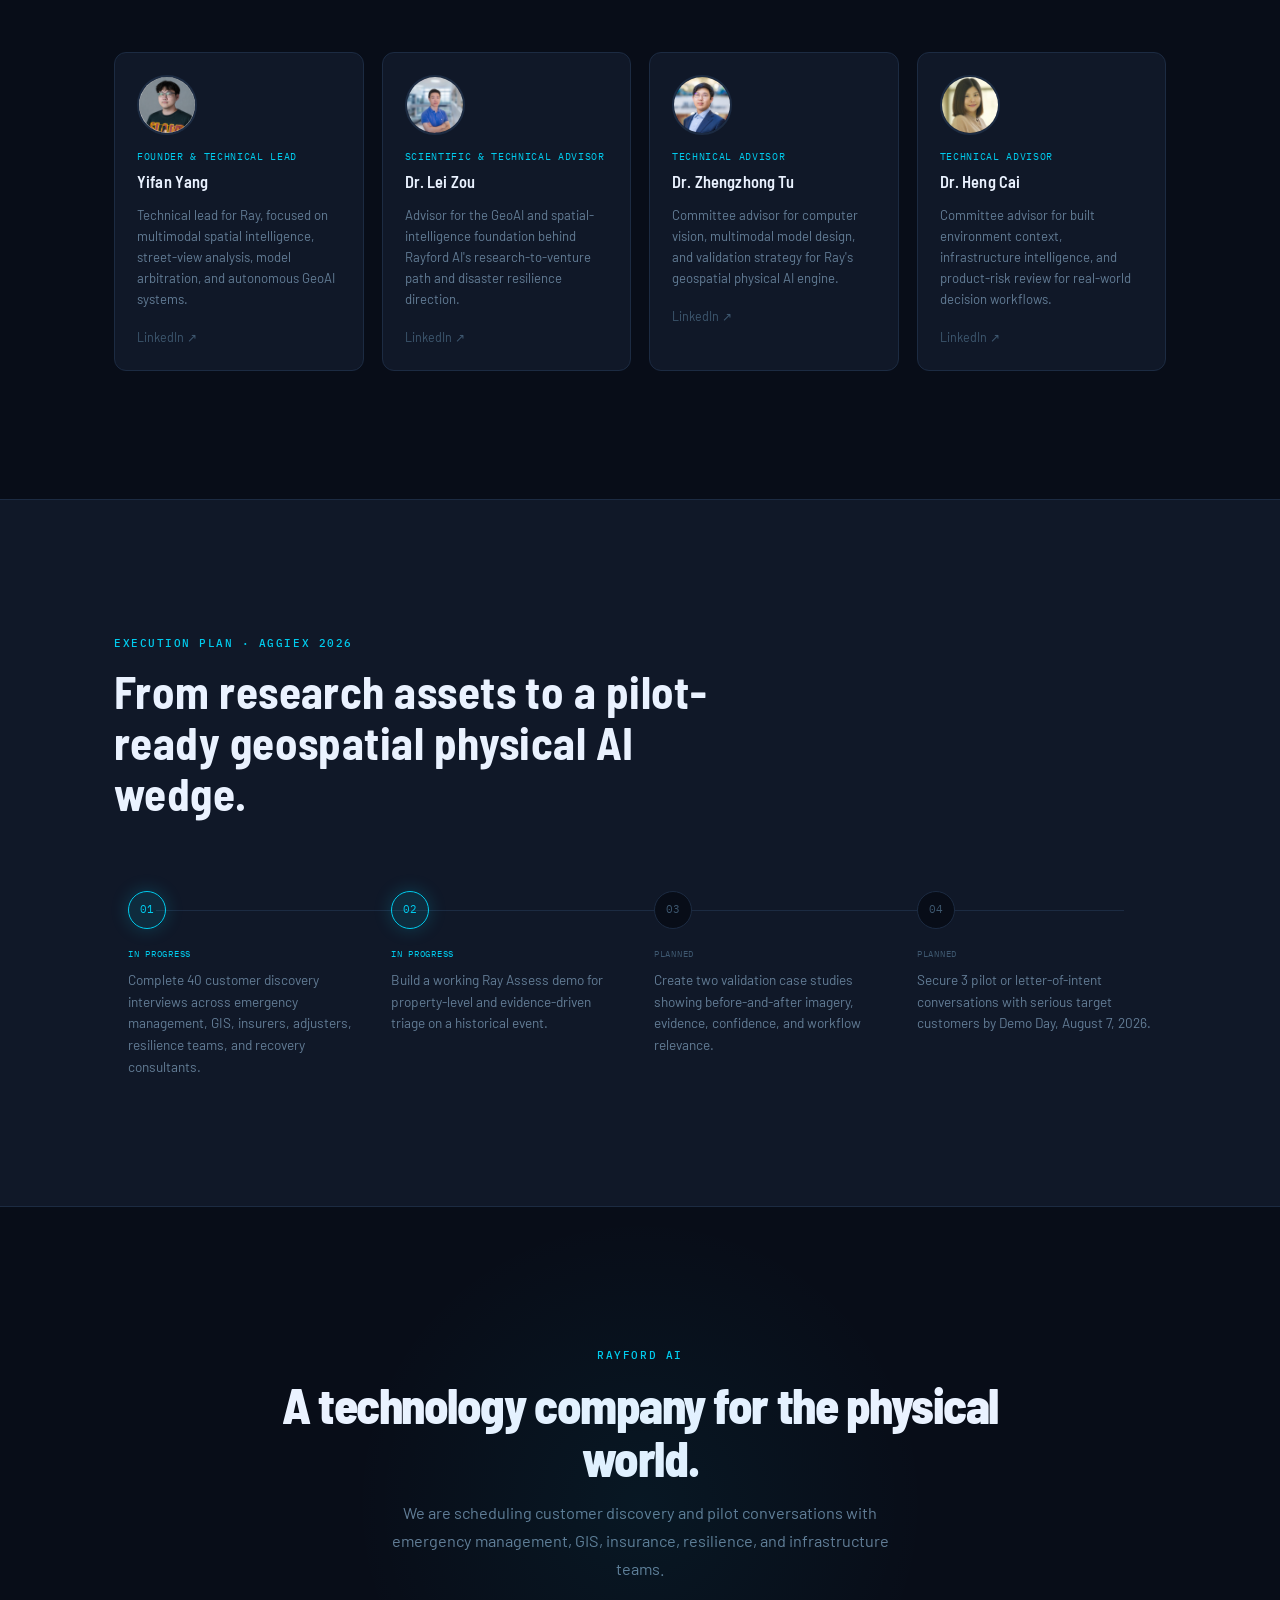
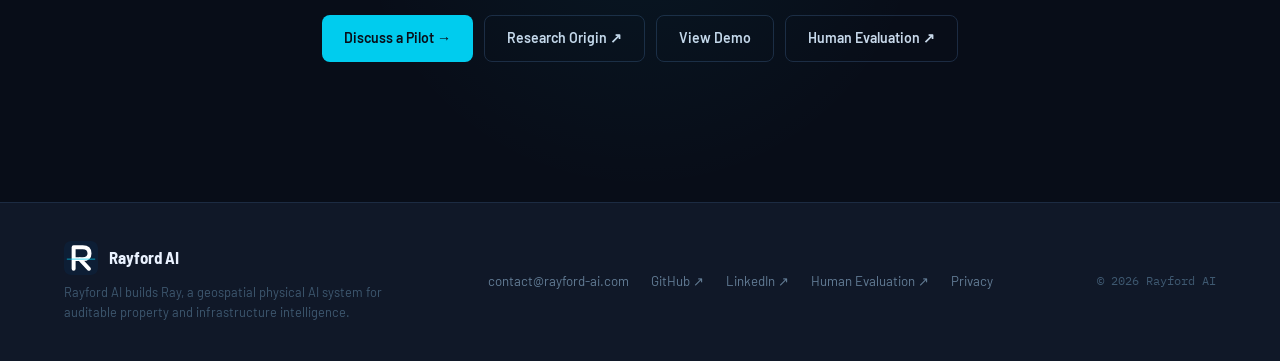
==== commit 89316cd2: "Add human evaluation project entry" ====
--- a/index.html
+++ b/index.html
@@ -539,6 +539,24 @@
     }
     .pl-a:hover { background: var(--cyan-dim); border-color: rgba(0,204,238,.4); }
 
+    .project-band {
+      margin-top: 24px;
+      display: grid; grid-template-columns: minmax(0, 1fr) auto;
+      gap: 24px; align-items: center;
+      background: linear-gradient(90deg, rgba(0,204,238,.08), rgba(31,212,106,.05));
+      border: 1px solid var(--border); border-radius: 12px;
+      padding: 24px;
+    }
+    .project-band h3 {
+      margin-top: 8px; color: var(--white); font-size: 1.18rem;
+      font-weight: 650; line-height: 1.28;
+    }
+    .project-band p {
+      margin-top: 9px; color: var(--muted); font-size: .88rem;
+      line-height: 1.65; max-width: 720px;
+    }
+    .project-actions { display: flex; gap: 10px; flex-wrap: wrap; justify-content: flex-end; }
+
     /* =============================================
        CUSTOMERS
     ============================================= */
@@ -740,6 +758,8 @@
       .timeline::before { display: none; }
       .paper-grid { grid-template-columns: repeat(2, 1fr); }
       .cust-layout { grid-template-columns: 1fr; gap: 44px; }
+      .project-band { grid-template-columns: 1fr; }
+      .project-actions { justify-content: flex-start; }
     }
 
     @media (max-width: 720px) {
@@ -756,6 +776,7 @@
       .stats-inner { gap: 28px; }
       .stat-div { display: none; }
       .ap { right: 0; }
+      .project-band { padding: 20px; }
     }
   </style>
 </head>
@@ -780,6 +801,7 @@
         <li><a href="#team">Team</a></li>
         <li><a href="#roadmap">Plan</a></li>
         <li><a href="demo/">Demo</a></li>
+        <li><a href="https://human-eval.rayford-ai.com/" target="_blank" rel="noopener">Evaluation</a></li>
         <li><a class="btn-nav" href="mailto:contact@rayford-ai.com">Discuss a Pilot →</a></li>
       </ul>
     </nav>
@@ -912,6 +934,17 @@
           <h3>Hazard context and mitigation intelligence</h3>
           <p>Connect damage evidence with hazard context, mitigation priorities, and resilience planning for properties and critical infrastructure.</p>
         </article>
+      </div>
+      <div class="project-band rv d4" id="evaluation">
+        <div>
+          <span class="paper-meta">Live Research Evaluation</span>
+          <h3>Human Evaluation of Post-disaster Street-view Generation</h3>
+          <p>Help review generated post-disaster street-view images and severity ratings for the disaster GeoAI research behind Rayford AI.</p>
+        </div>
+        <div class="project-actions">
+          <a class="btn-p" href="https://human-eval.rayford-ai.com/" target="_blank" rel="noopener">Open Evaluation ↗</a>
+          <a class="btn-s" href="https://github.com/rayford295/Sat2Street-DisasterGen" target="_blank" rel="noopener">Research Repo ↗</a>
+        </div>
       </div>
     </div>
   </section>
@@ -1208,6 +1241,7 @@
       <a class="btn-p" href="mailto:contact@rayford-ai.com">Discuss a Pilot →</a>
       <a class="btn-s" href="https://autogeoai4sci.github.io/" target="_blank" rel="noopener">Research Origin ↗</a>
       <a class="btn-s" href="demo/">View Demo</a>
+      <a class="btn-s" href="https://human-eval.rayford-ai.com/" target="_blank" rel="noopener">Human Evaluation ↗</a>
     </div>
   </section>
 
@@ -1227,6 +1261,7 @@
       <a href="mailto:contact@rayford-ai.com">contact@rayford-ai.com</a>
       <a href="https://github.com/Rayford-AI" target="_blank" rel="noopener">GitHub ↗</a>
       <a href="https://www.linkedin.com/company/rayford-ai" target="_blank" rel="noopener">LinkedIn ↗</a>
+      <a href="https://human-eval.rayford-ai.com/" target="_blank" rel="noopener">Human Evaluation ↗</a>
       <a href="privacy.html">Privacy</a>
     </nav>
     <span class="foot-copy">© 2026 Rayford AI</span>
@@ -1260,6 +1295,6 @@
 </script>
 
 <!-- Preserve existing i18n / site logic -->
-<script src="assets/site.js" defer></script>
+<script src="assets/site.js?v=20260529" defer></script>
 </body>
 </html>
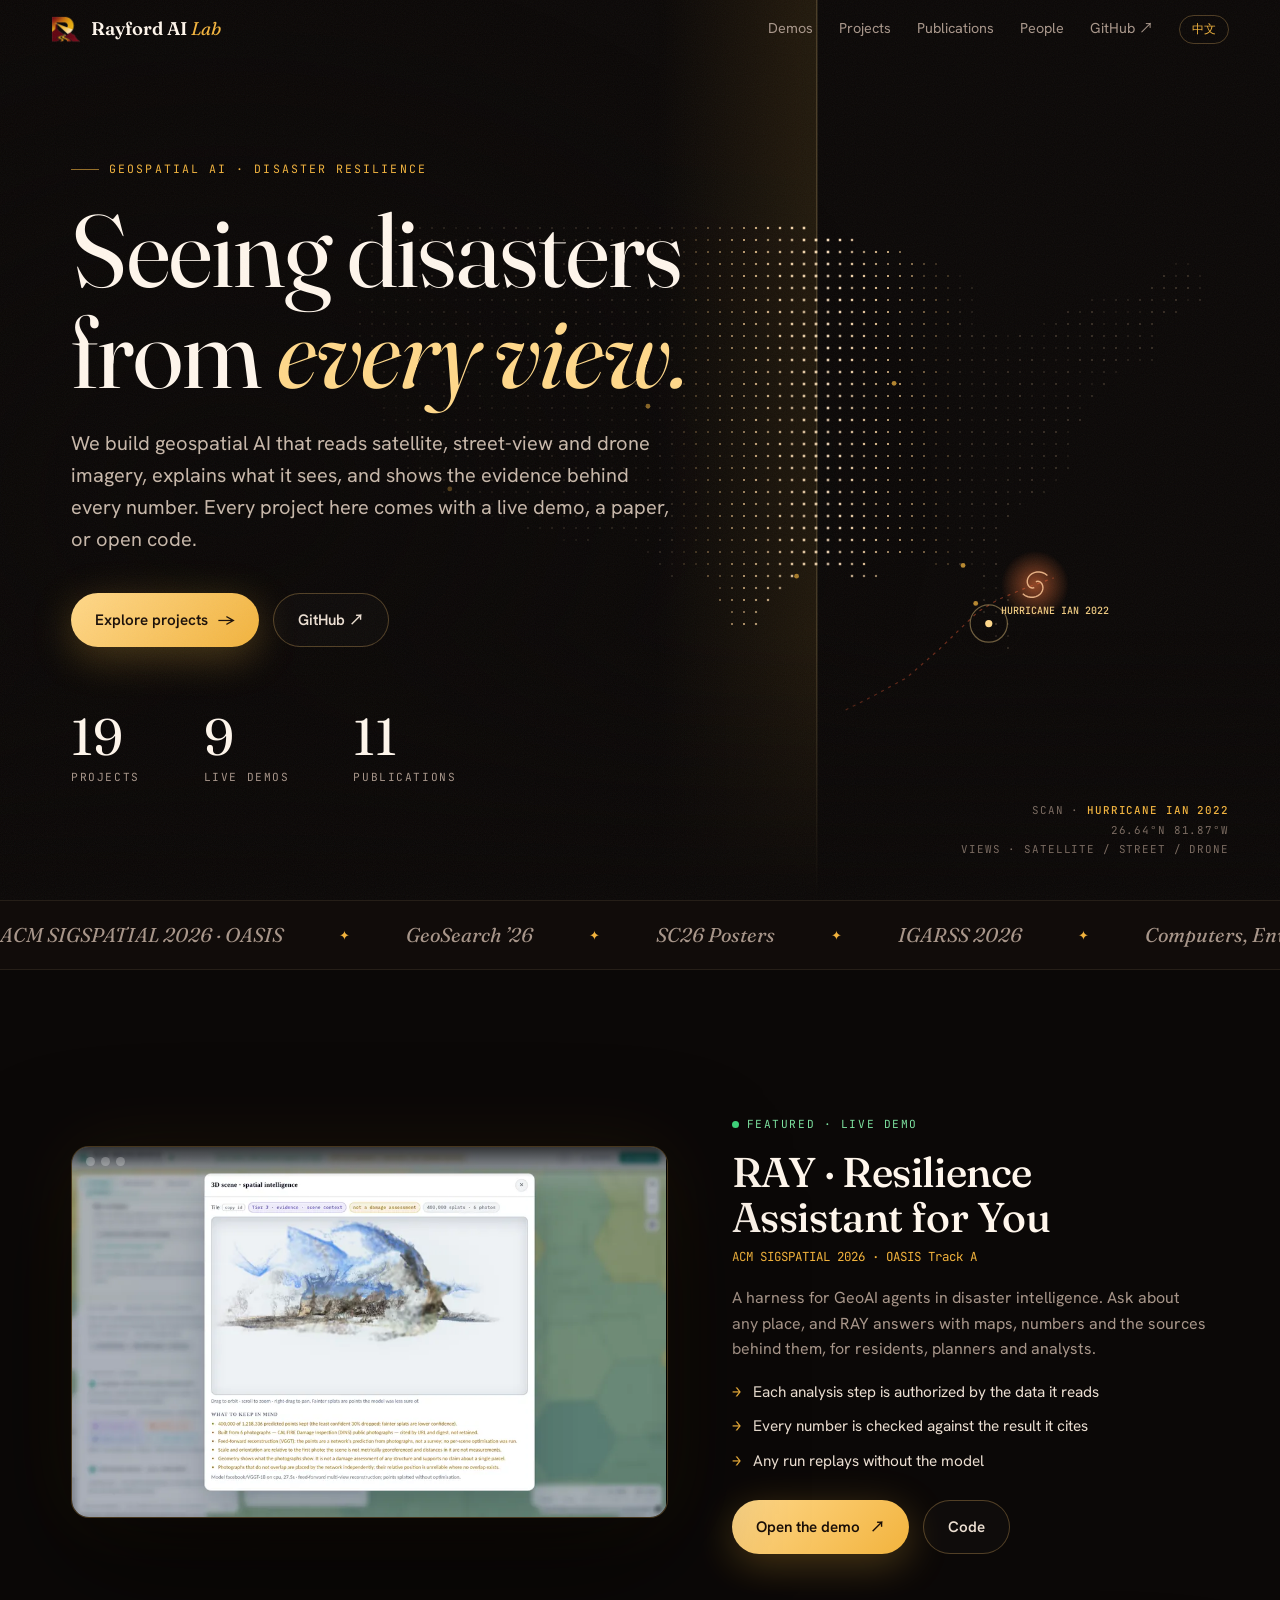
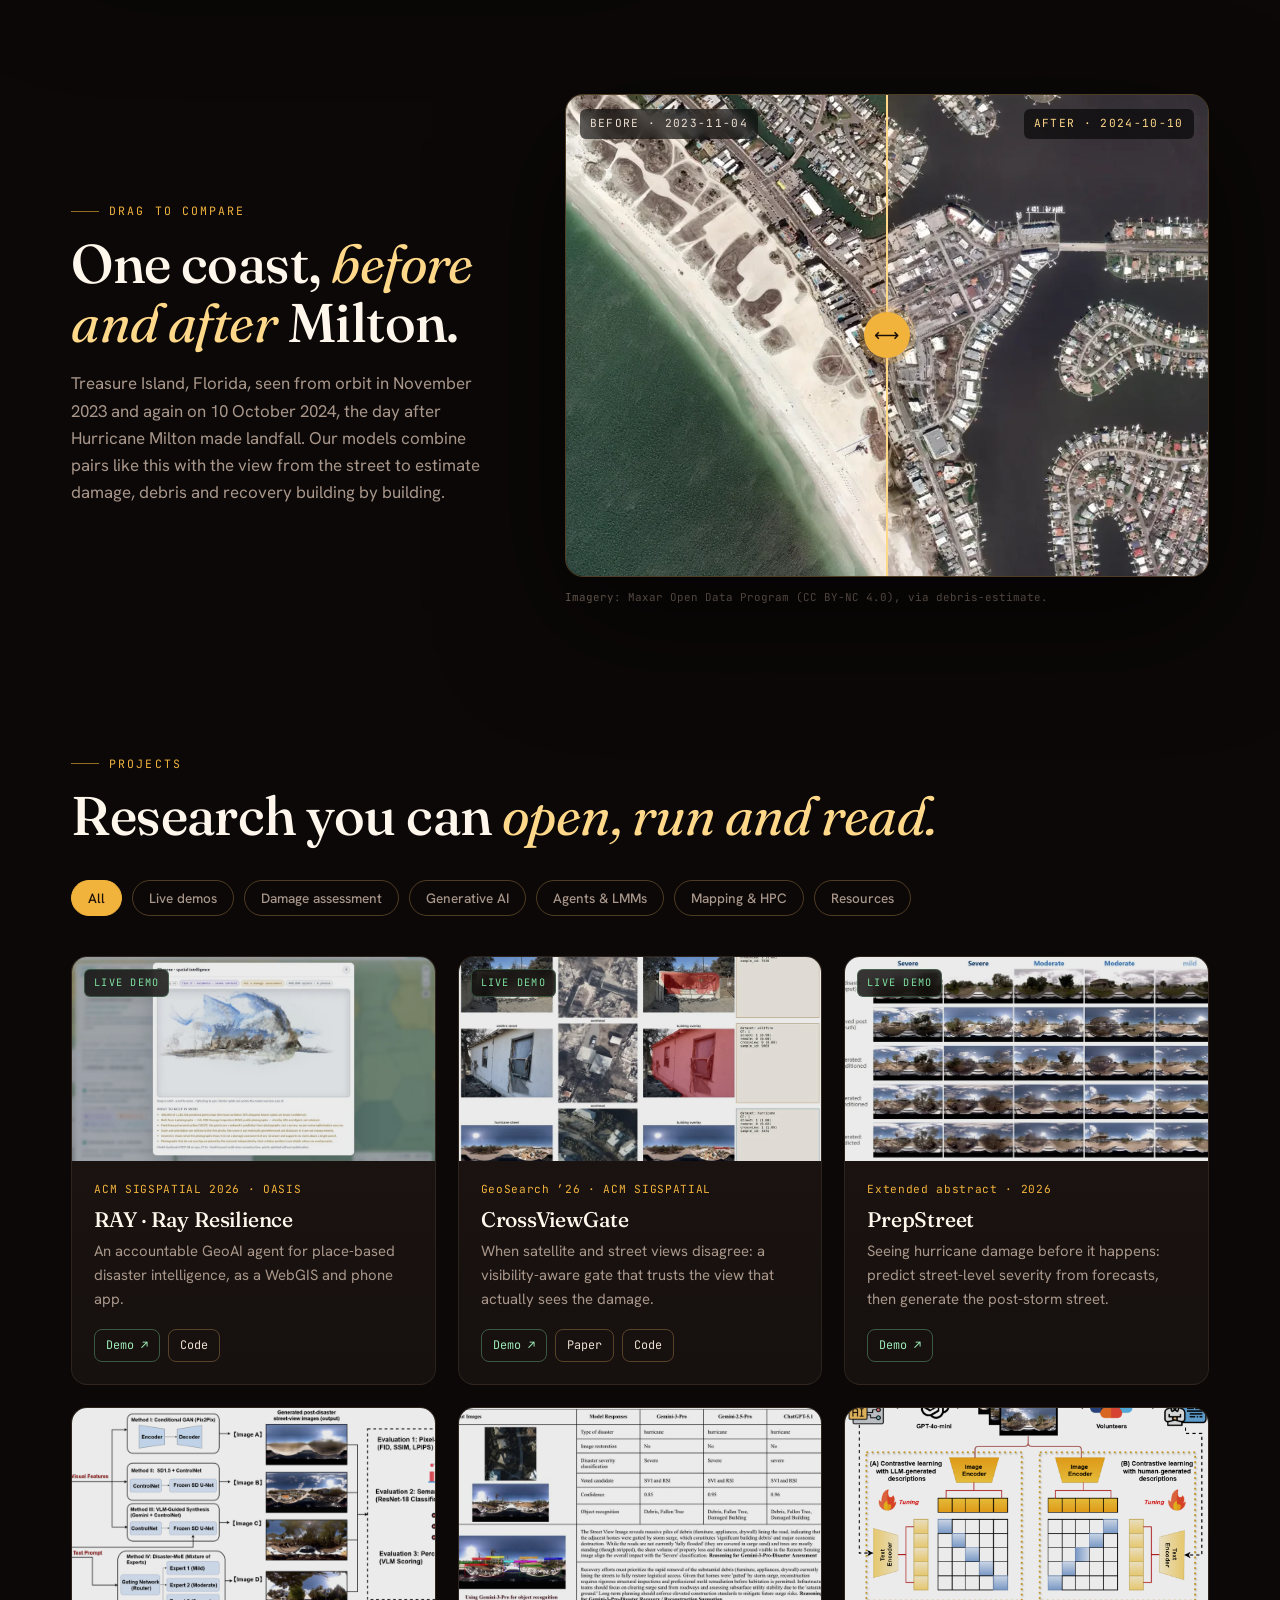
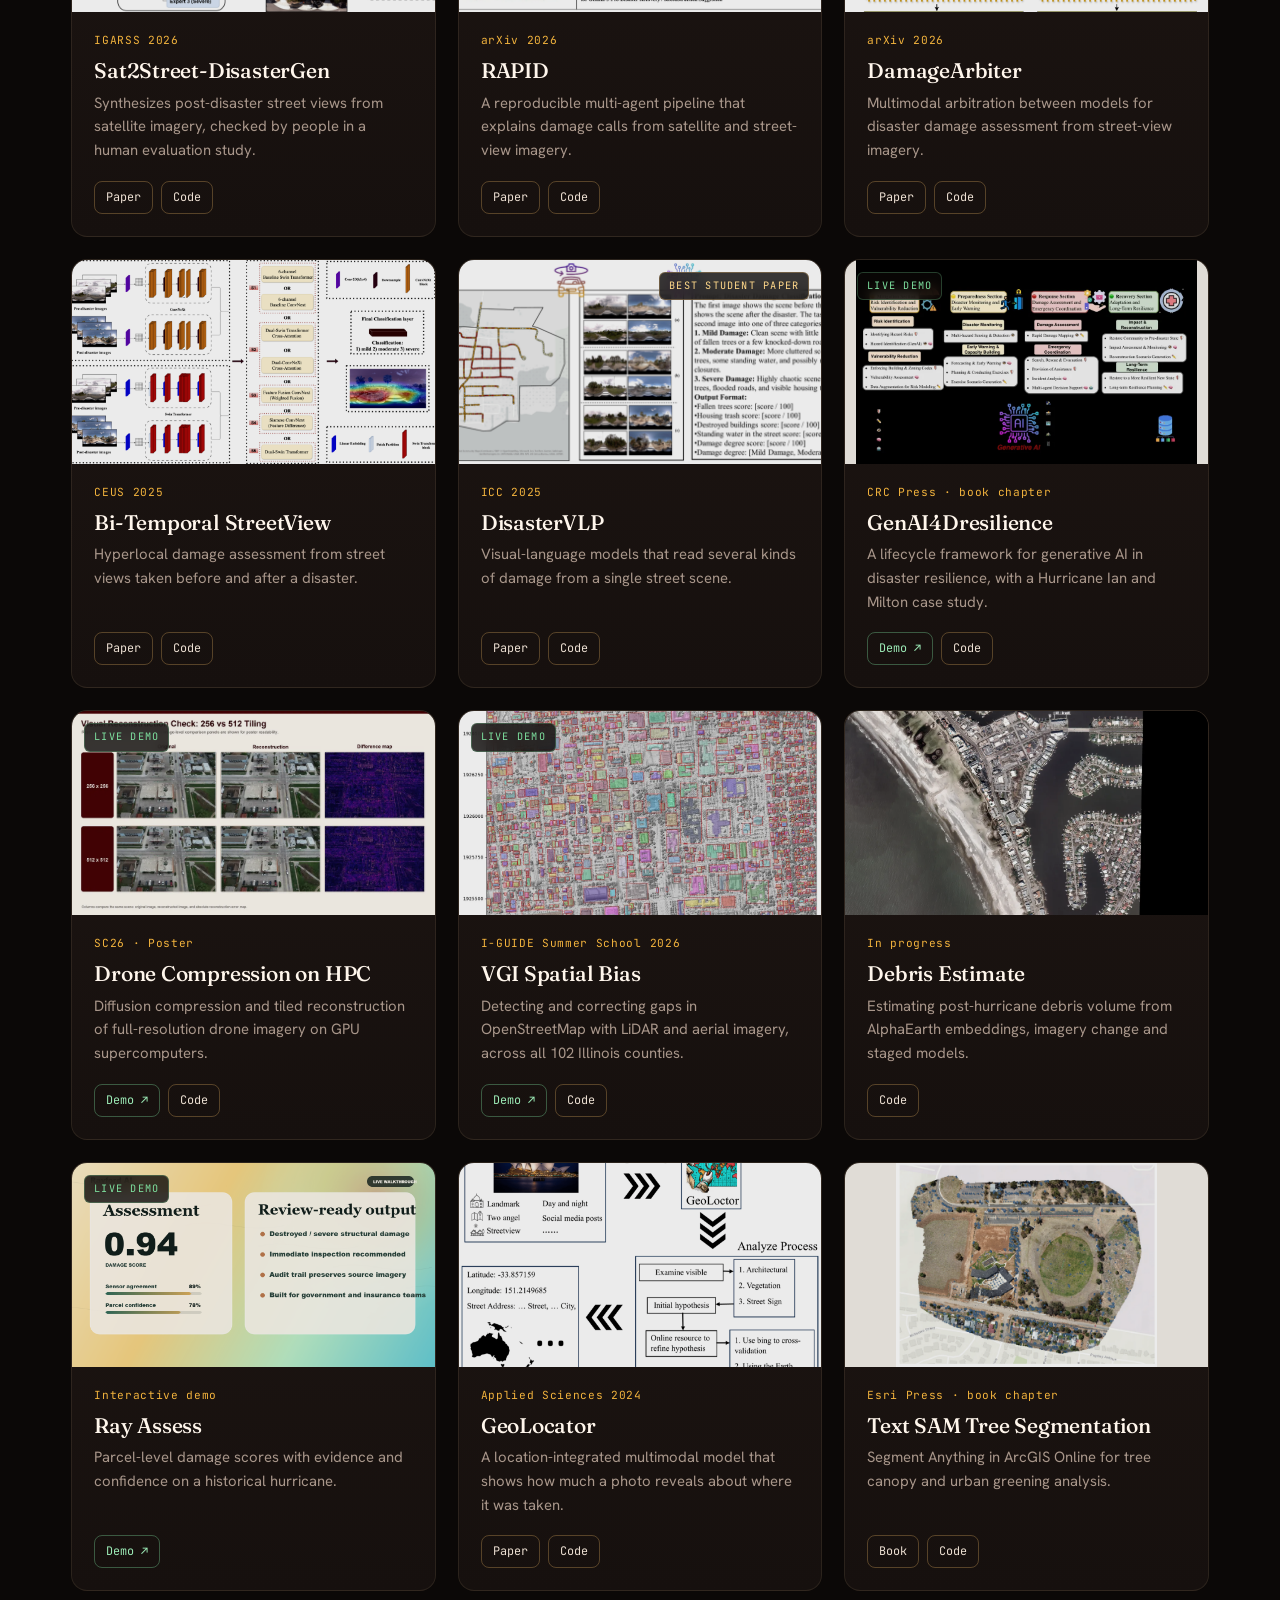
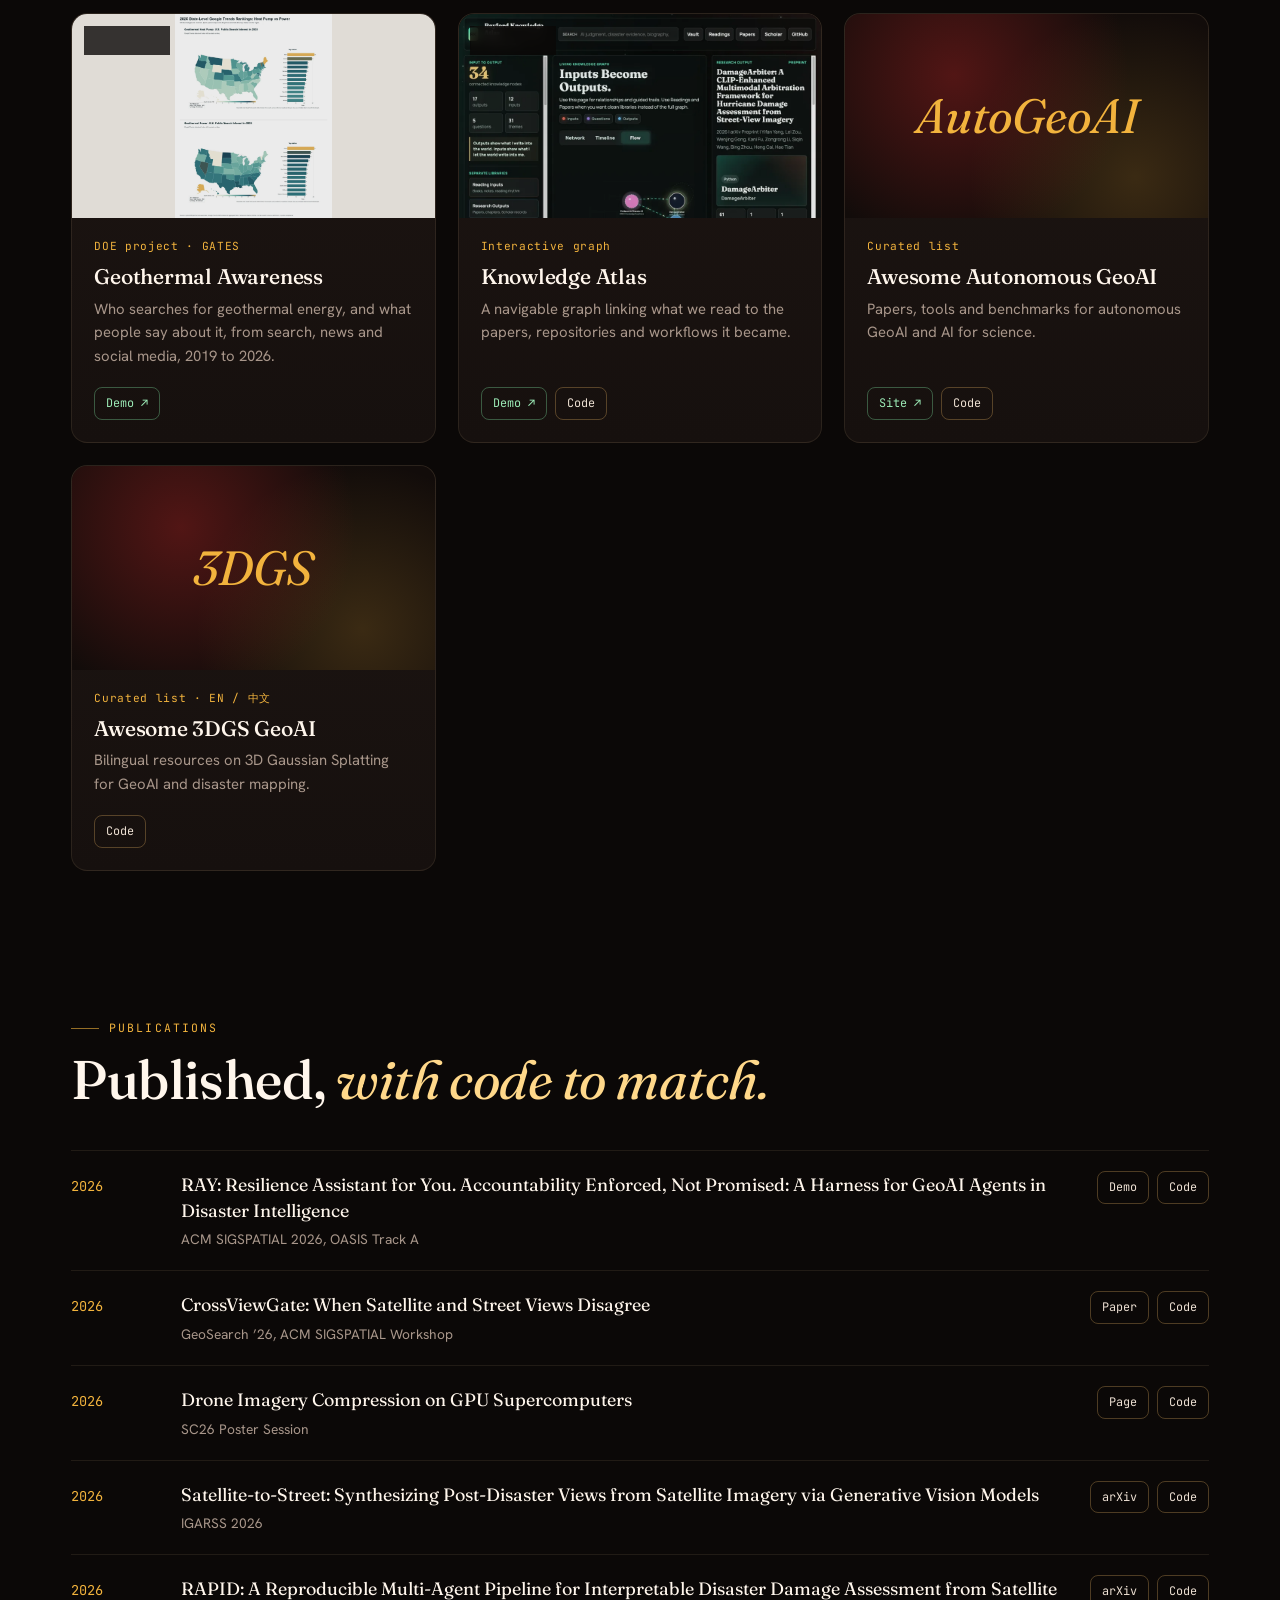
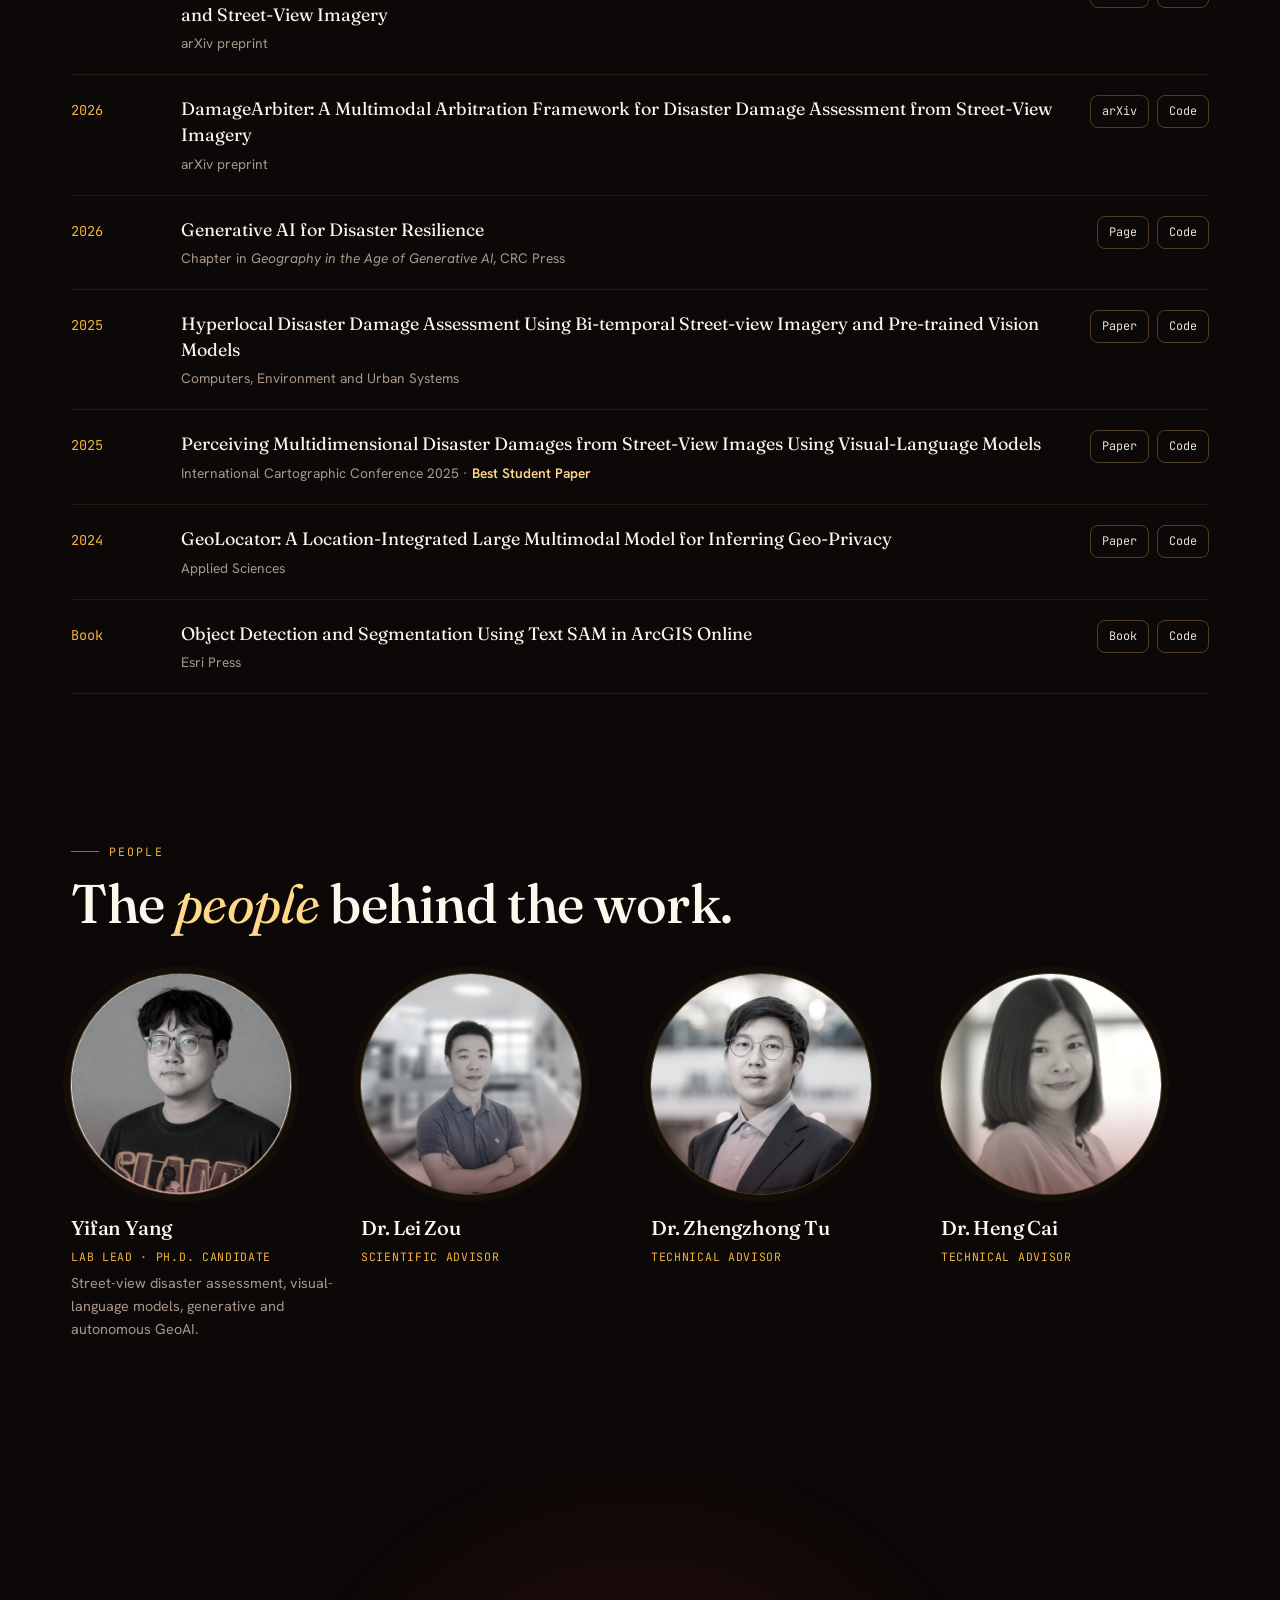
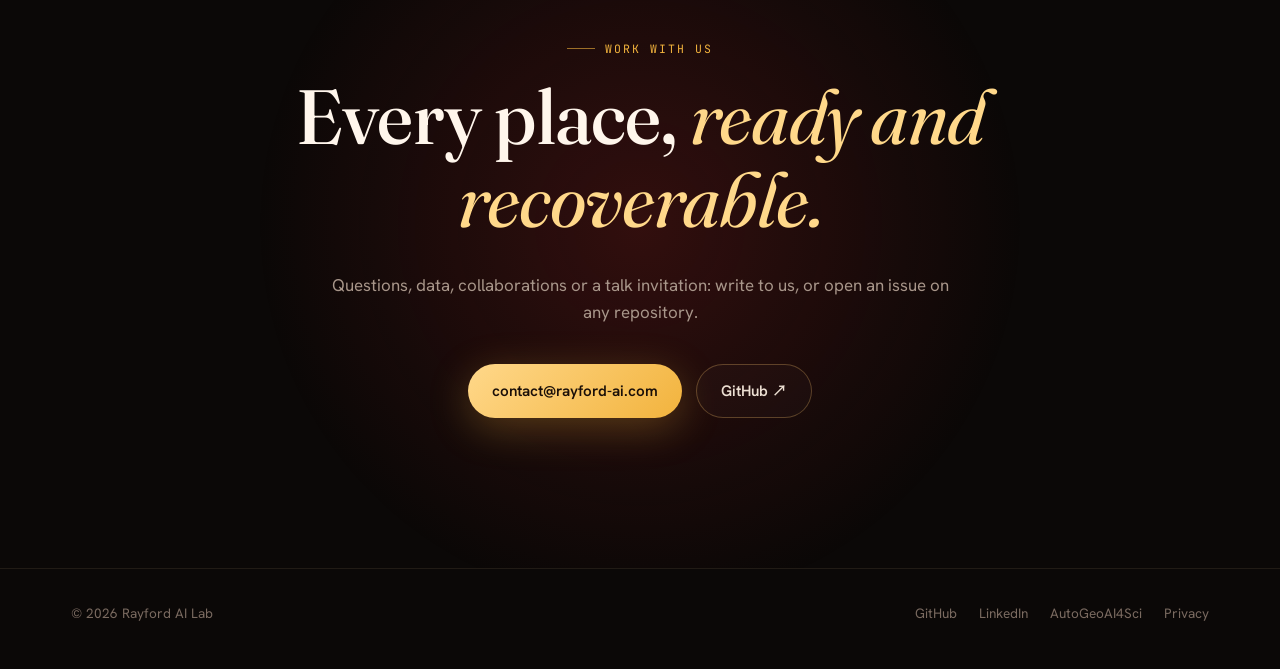
==== commit 79f97c40: "Rebuild rayford-ai.com as the Rayford AI Lab project showcase Dark bilingual (EN/中文) lab page: anima" ====
--- a/index.html
+++ b/index.html
@@ -3,1298 +3,794 @@
 <head>
   <meta charset="utf-8">
   <meta name="viewport" content="width=device-width, initial-scale=1">
-  <meta name="description" content="Rayford AI builds geospatial physical AI for auditable property and infrastructure intelligence across disaster, resilience, and real-world operations.">
+  <title>Rayford AI Lab</title>
+  <meta name="description" content="Rayford AI Lab builds geospatial AI for disaster resilience: satellite, street-view and drone imagery read by models that show their evidence. Live demos, papers and code.">
   <meta property="og:type" content="website">
   <meta property="og:url" content="https://rayford-ai.com">
-  <meta property="og:title" content="Rayford AI | Geospatial Physical AI">
-  <meta property="og:description" content="Ray turns remote sensing, street-level imagery, and geospatial context into auditable intelligence for disaster, infrastructure, and property decisions.">
+  <meta property="og:title" content="Rayford AI Lab">
+  <meta property="og:description" content="Geospatial AI for disaster resilience. Live demos, papers and open code.">
   <meta property="og:image" content="https://rayford-ai.com/assets/brand/og-image.png">
+  <meta name="theme-color" content="#0b0807">
   <link rel="canonical" href="https://rayford-ai.com">
-  <title>Rayford AI | Geospatial Physical AI</title>
-  <link rel="icon" href="assets/brand/logo-mark.svg" type="image/svg+xml">
+  <link rel="icon" href="assets/brand/lab-mark.png" type="image/png">
   <link rel="apple-touch-icon" href="assets/brand/official/rayford-logo-github.png">
   <link rel="preconnect" href="https://fonts.googleapis.com">
   <link rel="preconnect" href="https://fonts.gstatic.com" crossorigin>
-  <link href="https://fonts.googleapis.com/css2?family=Barlow+Semi+Condensed:wght@400;500;600;700;800&family=Barlow:ital,wght@0,300;0,400;0,500;0,600;1,400&family=IBM+Plex+Mono:wght@400;500&display=swap" rel="stylesheet">
+  <link href="https://fonts.googleapis.com/css2?family=Fraunces:ital,opsz,wght@0,9..144,300..800;1,9..144,300..700&family=Hanken+Grotesk:wght@300;400;500;600;700&family=JetBrains+Mono:wght@400;500&family=Noto+Sans+SC:wght@400;500;700&family=Noto+Serif+SC:wght@500;700&display=swap" rel="stylesheet">
   <script defer data-domain="rayford-ai.com" src="https://plausible.io/js/script.js"></script>
+  <script>
+    try { if (localStorage.getItem('rayford-language') === 'zh') document.documentElement.classList.add('zh'); } catch (e) {}
+  </script>
   <style>
-    /* =============================================
-       TOKENS
-    ============================================= */
     :root {
-      --bg:          #080D18;
-      --bg2:         #0C1220;
-      --card:        #101828;
-      --card-hover:  #141F30;
-      --border:      #1C2B42;
-      --border-hi:   #28405E;
-      --text:        #C8D8EA;
-      --muted:       #637D96;
-      --dim:         #3E5870;
-      --white:       #EAF2FF;
-      --cyan:        #00CCEE;
-      --cyan-dim:    rgba(0,204,238,.10);
-      --cyan-glow:   rgba(0,204,238,.22);
-      --orange:      #FF6030;
-      --orange-dim:  rgba(255,96,48,.10);
-      --green:       #1FD46A;
-      --green-dim:   rgba(31,212,106,.08);
-      --amber:       #F5A623;
-      --shadow:      0 24px 80px rgba(0,0,0,.55);
-    }
-
+      --bg: #0b0807;
+      --bg2: #110c0a;
+      --card: #16100e;
+      --card2: #1d1512;
+      --line: rgba(255, 214, 160, .09);
+      --line-hi: rgba(255, 196, 110, .28);
+      --text: #ecdfd2;
+      --muted: #a8968a;
+      --dim: #7a6a60;
+      --gold: #f2b33d;
+      --gold-hi: #ffd88a;
+      --gold-glow: rgba(242, 179, 61, .28);
+      --maroon: #7c1c1c;
+      --display: 'Fraunces', 'Noto Serif SC', Georgia, serif;
+      --sans: 'Hanken Grotesk', 'Noto Sans SC', system-ui, sans-serif;
+      --mono: 'JetBrains Mono', ui-monospace, monospace;
+      --gutter: clamp(16px, 4vw, 64px);
+      --max: 1240px;
+    }
     *, *::before, *::after { box-sizing: border-box; margin: 0; padding: 0; }
-    html { scroll-behavior: smooth; scroll-padding-top: 74px; font-size: 16px; }
-
+    html { scroll-behavior: smooth; scroll-padding-top: 76px; }
     body {
       background: var(--bg);
       color: var(--text);
-      font-family: 'Barlow', sans-serif;
+      font-family: var(--sans);
+      font-size: 16px;
       line-height: 1.6;
       overflow-x: hidden;
       -webkit-font-smoothing: antialiased;
     }
-
-    /* grain overlay */
-    body::after {
-      content: '';
-      position: fixed; inset: 0; pointer-events: none; z-index: 999;
-      background-image: url("data:image/svg+xml,%3Csvg xmlns='http://www.w3.org/2000/svg' width='300' height='300'%3E%3Cfilter id='n'%3E%3CfeTurbulence type='fractalNoise' baseFrequency='.85' numOctaves='4' stitchTiles='stitch'/%3E%3C/filter%3E%3Crect width='100%25' height='100%25' filter='url(%23n)' opacity='.035'/%3E%3C/svg%3E");
-      opacity: .5;
-    }
-
+    html.zh body { line-height: 1.75; }
+    html:not(.zh) .zh, html.zh .en { display: none !important; }
     a { color: inherit; text-decoration: none; }
-    img { max-width: 100%; display: block; }
-    h1,h2,h3,h4 { font-family: 'Barlow Semi Condensed', sans-serif; letter-spacing: 0.01em; }
-
-    /* =============================================
-       TYPOGRAPHY HELPERS
-    ============================================= */
+    img, video { display: block; max-width: 100%; }
+    ::selection { background: var(--gold); color: #1a0f08; }
+    :focus-visible { outline: 2px solid var(--gold-hi); outline-offset: 3px; }
+
+    body::before {
+      content: ''; position: fixed; inset: 0; z-index: 100; pointer-events: none; opacity: .05;
+      background-image: url("data:image/svg+xml,%3Csvg xmlns='http://www.w3.org/2000/svg' width='160' height='160'%3E%3Cfilter id='n'%3E%3CfeTurbulence type='fractalNoise' baseFrequency='.9' numOctaves='2' stitchTiles='stitch'/%3E%3C/filter%3E%3Crect width='100%25' height='100%25' filter='url(%23n)'/%3E%3C/svg%3E");
+    }
+    .glow-cursor {
+      position: fixed; left: 0; top: 0; width: 520px; height: 520px; margin: -260px 0 0 -260px;
+      border-radius: 50%; pointer-events: none; z-index: 0;
+      background: radial-gradient(circle, rgba(242,179,61,.07), transparent 65%);
+      transition: opacity .4s; opacity: 0;
+    }
+
+    .wrap { width: 100%; max-width: var(--max); margin: 0 auto; padding: 0 var(--gutter); position: relative; z-index: 1; }
     .eyebrow {
-      font-family: 'IBM Plex Mono', monospace;
-      font-size: .68rem;
-      font-weight: 500;
-      letter-spacing: .14em;
-      text-transform: uppercase;
-      color: var(--cyan);
-    }
-
-    /* =============================================
-       LAYOUT
-    ============================================= */
-    .wrap {
-      max-width: 1180px;
-      margin: 0 auto;
-      padding: 0 clamp(20px, 5vw, 72px);
-    }
-
-    .sec { padding: clamp(72px, 10vw, 128px) 0; }
-
-    .sec-hd {
-      max-width: 660px;
-      margin-bottom: clamp(40px, 6vw, 72px);
-    }
-    .sec-hd h2 {
-      font-size: clamp(1.9rem, 3.5vw, 2.8rem);
-      font-weight: 700;
-      line-height: 1.14;
-      color: var(--white);
-      margin-top: 12px;
-    }
-    .sec-hd p {
-      margin-top: 14px;
-      color: var(--muted);
-      font-size: 1.02rem;
-      line-height: 1.7;
-    }
-
-    .divider {
-      height: 1px;
-      background: linear-gradient(90deg, transparent, var(--border), transparent);
-    }
-
-    /* =============================================
-       REVEAL ANIMATION
-    ============================================= */
-    .rv {
-      opacity: 0;
-      transform: translateY(22px);
-      transition: opacity .55s ease, transform .55s ease;
-    }
-    .rv.on { opacity: 1; transform: none; }
-    .rv.d1 { transition-delay: .08s; }
-    .rv.d2 { transition-delay: .16s; }
-    .rv.d3 { transition-delay: .24s; }
-    .rv.d4 { transition-delay: .32s; }
-
-    /* =============================================
-       NAV
-    ============================================= */
+      font-family: var(--mono); font-size: .72rem; letter-spacing: .18em; text-transform: uppercase;
+      color: var(--gold); display: inline-flex; align-items: center; gap: 10px;
+    }
+    .eyebrow::before { content: ''; width: 28px; height: 1px; background: currentColor; opacity: .6; }
+    h1, h2, h3 { font-family: var(--display); font-weight: 500; color: #fff6ec; letter-spacing: -.01em; }
+    h2 { font-size: clamp(2rem, 4.4vw, 3.4rem); line-height: 1.08; margin: 14px 0 18px; }
+    h2 em, h1 em { font-style: italic; color: var(--gold-hi); font-weight: 400; }
+    html.zh h2 em, html.zh h1 em { font-style: normal; }
+    .lede { color: var(--muted); max-width: 640px; font-size: 1.06rem; }
+    section { position: relative; padding: clamp(80px, 11vw, 140px) 0; }
+
+    /* header */
     .nav {
-      position: fixed; top: 0; left: 0; right: 0; z-index: 90;
-      height: 72px;
-      display: flex; align-items: center; justify-content: space-between;
-      padding: 0 clamp(20px, 5vw, 56px);
-      background: rgba(8,13,24,.9);
-      border-bottom: 1px solid var(--border);
-      backdrop-filter: blur(18px);
-    }
-
-    .nav-brand {
-      display: flex; align-items: center; gap: 11px;
-    }
-    .nav-logo {
-      width: 34px; height: 34px; border-radius: 7px;
-      flex-shrink: 0;
-    }
-    .nav-wordmark { font-family: 'Barlow Semi Condensed', sans-serif; font-weight: 700; font-size: 1.05rem; color: var(--white); }
-    .nav-sub {
-      font-family: 'IBM Plex Mono', monospace; font-size: .55rem;
-      color: var(--cyan); opacity: .7; display: block; line-height: 1; margin-top: 2px;
-      letter-spacing: .1em;
-    }
-
-    .nav-links {
-      display: flex; align-items: center; gap: 4px; list-style: none;
-    }
-    .nav-links a {
-      font-size: .83rem; font-weight: 500; color: var(--muted);
-      padding: 6px 11px; border-radius: 6px;
-      transition: color .18s, background .18s;
-    }
-    .nav-links a:hover { color: var(--white); background: var(--card); }
-
-    .btn-nav {
-      font-size: .82rem !important;
-      font-weight: 600 !important;
-      color: var(--bg) !important;
-      background: var(--cyan) !important;
-      border-radius: 7px !important;
-      padding: 7px 16px !important;
-      transition: box-shadow .2s, transform .2s !important;
-    }
-    .btn-nav:hover { transform: translateY(-1px); box-shadow: 0 6px 24px var(--cyan-glow) !important; }
-
-    .lang-sw {
-      display: flex; gap: 1px;
-      border: 1px solid var(--border); border-radius: 6px; overflow: hidden;
-      margin-left: 10px;
-    }
-    .lang-sw button {
-      background: none; border: none; cursor: pointer;
-      font-family: 'Barlow', sans-serif; font-size: .76rem; font-weight: 500;
-      color: var(--muted); padding: 5px 9px;
-      transition: background .18s, color .18s;
-    }
-    .lang-sw button[aria-pressed="true"] { background: var(--card); color: var(--white); }
-
-    .ham {
-      display: none; flex-direction: column; gap: 5px;
-      background: none; border: none; cursor: pointer; padding: 8px;
-    }
-    .ham span { display: block; width: 20px; height: 2px; background: var(--text); border-radius: 2px; transition: .3s; }
-
-    /* =============================================
-       BUTTONS
-    ============================================= */
-    .btn-p, .btn-s {
-      display: inline-flex; align-items: center; gap: 7px;
-      font-family: 'Barlow', sans-serif; font-weight: 600; font-size: .88rem;
-      padding: 11px 22px; border-radius: 8px; border: none; cursor: pointer;
-      transition: transform .18s, box-shadow .18s, background .18s, border-color .18s;
-      text-decoration: none;
-    }
-    .btn-p {
-      background: var(--cyan); color: var(--bg);
-    }
-    .btn-p:hover { transform: translateY(-1px); box-shadow: 0 8px 28px var(--cyan-glow); }
-
-    .btn-s {
-      background: transparent; color: var(--text);
-      border: 1px solid var(--border);
-    }
-    .btn-s:hover { border-color: var(--border-hi); background: var(--card); color: var(--white); }
-
-    /* =============================================
-       HERO
-    ============================================= */
-    .hero {
-      min-height: 100svh;
-      display: grid;
-      grid-template-columns: 1fr 1fr;
-      gap: 48px;
-      align-items: center;
-      padding: 110px clamp(20px, 5vw, 72px) 72px;
-      max-width: 1340px;
-      margin: 0 auto;
-      position: relative;
-    }
-
-    /* coordinate grid */
-    .hero::before {
-      content: ''; position: absolute; inset: 0; pointer-events: none;
-      background-image:
-        linear-gradient(rgba(0,204,238,.03) 1px, transparent 1px),
-        linear-gradient(90deg, rgba(0,204,238,.03) 1px, transparent 1px);
-      background-size: 56px 56px;
-    }
-
-    .hero-content { position: relative; z-index: 2; }
-
-    .hero-badge {
-      display: inline-flex; align-items: center; gap: 8px;
-      background: var(--card); border: 1px solid var(--border);
-      border-radius: 100px; padding: 5px 13px 5px 7px; margin-bottom: 26px;
-      animation: fsu .5s ease both;
-    }
-    .badge-dot {
-      width: 6px; height: 6px; border-radius: 50%;
-      background: var(--cyan); box-shadow: 0 0 8px var(--cyan);
-      animation: blink 2s ease infinite;
-    }
-    .hero-badge span {
-      font-family: 'IBM Plex Mono', monospace; font-size: .65rem;
-      color: var(--muted); letter-spacing: .06em;
-    }
-
-    .hero-content h1 {
-      font-size: clamp(2.5rem, 4.8vw, 4rem);
-      font-weight: 800; line-height: 1.08; letter-spacing: -.03em;
-      color: var(--white); margin-bottom: 18px;
-      animation: fsu .5s .08s ease both;
-    }
-    .hero-content h1 em { font-style: normal; color: var(--cyan); }
-
-    .hero-sub {
-      font-size: 1.05rem; color: var(--muted); line-height: 1.72;
-      max-width: 460px; margin-bottom: 32px;
-      animation: fsu .5s .16s ease both;
-    }
-
-    .hero-actions {
-      display: flex; gap: 11px; flex-wrap: wrap;
-      animation: fsu .5s .24s ease both;
-    }
-
-    /* =============================================
-       HERO VISUALIZATION
-    ============================================= */
-    .hero-viz {
-      position: relative; z-index: 2;
-      animation: fsu .7s .18s ease both;
-    }
-
-    .geo-canvas {
-      position: relative;
-      width: 100%; max-width: 500px;
-      aspect-ratio: 1 / 1.05;
-      margin-left: auto;
-    }
-
-    .map-bg {
-      position: absolute; inset: 0;
-      background: var(--card);
-      border: 1px solid var(--border); border-radius: 14px; overflow: hidden;
-    }
-
-    /* inner grid */
-    .map-bg::before {
-      content: ''; position: absolute; inset: 0;
-      background-image:
-        linear-gradient(rgba(0,204,238,.055) 1px, transparent 1px),
-        linear-gradient(90deg, rgba(0,204,238,.055) 1px, transparent 1px);
-      background-size: 38px 38px;
-    }
-
-    /* scan line */
-    .map-bg::after {
-      content: ''; position: absolute; left: 0; right: 0; height: 2px;
-      background: linear-gradient(90deg, transparent, var(--cyan), transparent);
-      box-shadow: 0 0 18px var(--cyan), 0 0 50px var(--cyan-glow);
-      animation: scan 4s ease infinite;
-    }
-
-    .map-streets-h, .map-streets-v {
-      position: absolute; background: rgba(0,204,238,.07);
-    }
-    .map-streets-h { height: 1px; left: 0; right: 0; }
-    .map-streets-v { width: 1px; top: 0; bottom: 0; }
-
-    .map-top {
-      position: absolute; top: 11px; left: 12px; z-index: 2;
-      font-family: 'IBM Plex Mono', monospace; font-size: .57rem;
-      color: var(--dim); line-height: 1.6;
-    }
-    .map-event {
-      position: absolute; top: 11px; right: 12px; z-index: 2;
-      background: rgba(255,96,48,.12); border: 1px solid rgba(255,96,48,.28);
-      border-radius: 5px; padding: 3px 9px;
-      font-family: 'IBM Plex Mono', monospace; font-size: .57rem; color: var(--orange);
-    }
-
-    /* parcels */
-    .pc {
-      position: absolute; border-radius: 3px; border: 1px solid;
-    }
-    .pc-lbl {
-      position: absolute; top: -18px; left: 0;
-      font-family: 'IBM Plex Mono', monospace; font-size: .55rem; white-space: nowrap;
-    }
-    .pc-score {
-      position: absolute; bottom: 3px; right: 4px;
-      font-family: 'IBM Plex Mono', monospace; font-size: .58rem; font-weight: 500;
-    }
-
-    .ph { border-color: var(--orange); background: rgba(255,96,48,.12); }
-    .ph .pc-lbl, .ph .pc-score { color: var(--orange); }
-    .pm { border-color: var(--amber); background: rgba(245,166,35,.09); }
-    .pm .pc-lbl, .pm .pc-score { color: var(--amber); }
-    .pl { border-color: var(--green); background: rgba(31,212,106,.07); }
-    .pl .pc-lbl, .pl .pc-score { color: var(--green); }
-
-    .pa1 { top:19%; left:14%; width:19%; height:15%; animation: fh 3.2s .4s ease infinite; }
-    .pa2 { top:37%; left:39%; width:22%; height:17%; animation: fm 3.4s .9s ease infinite; }
-    .pa3 { top:57%; left:21%; width:17%; height:13%; }
-    .pa4 { top:54%; left:58%; width:20%; height:16%; animation: fh 3.0s 1.4s ease infinite; }
-    .pa5 { top:27%; left:62%; width:15%; height:11%; }
-    .pa6 { top:72%; left:43%; width:19%; height:12%; animation: fm 3.6s 2.0s ease infinite; }
-
-    /* coord labels on edges */
-    .cl { position: absolute; font-family: 'IBM Plex Mono', monospace; font-size: .52rem; color: var(--dim); }
-    .cl-l { left: 7px; }
-    .cl-b { bottom: 7px; }
-
-    /* assessment panel */
-    .ap {
-      position: absolute; right: -18px; bottom: 38px; width: 204px;
-      background: rgba(12,18,32,.96); border: 1px solid var(--border);
-      border-radius: 11px; padding: 13px 15px;
-      backdrop-filter: blur(18px);
-      box-shadow: var(--shadow), 0 0 32px var(--cyan-glow);
-    }
-    .ap-head {
-      display: flex; align-items: center; justify-content: space-between; margin-bottom: 11px;
-    }
-    .ap-title {
-      font-family: 'IBM Plex Mono', monospace; font-size: .6rem; color: var(--cyan); letter-spacing: .05em;
-    }
-    .ap-live {
-      display: flex; align-items: center; gap: 3px;
-      font-family: 'IBM Plex Mono', monospace; font-size: .56rem; color: var(--green);
-    }
-    .live-dot {
-      width: 5px; height: 5px; border-radius: 50%; background: var(--green);
-      animation: blink 1.6s ease infinite;
-    }
-    .ap-row {
-      display: flex; justify-content: space-between; align-items: center;
-      padding: 5px 0; border-bottom: 1px solid rgba(28,43,66,.5);
-    }
-    .ap-row:last-child { border: none; }
-    .ap-lbl { font-size: .7rem; color: var(--muted); }
-    .ap-val {
-      font-family: 'IBM Plex Mono', monospace; font-size: .7rem; font-weight: 500;
-    }
-    .c-hi { color: var(--orange); }
-    .c-cy { color: var(--cyan); }
-    .c-lo { color: var(--green); }
-    .c-am { color: var(--amber); }
-
-    .sig-bars { display: flex; gap: 2px; align-items: flex-end; height: 11px; }
-    .sig-bars span { width: 4px; border-radius: 1px; background: var(--cyan); }
-    .sig-bars span:nth-child(1) { height: 4px; }
-    .sig-bars span:nth-child(2) { height: 7px; }
-    .sig-bars span:nth-child(3) { height: 10px; }
-    .sig-bars span:nth-child(4) { height: 11px; opacity: .5; }
-
-    /* =============================================
-       STATS BAND
-    ============================================= */
-    .stats-band {
-      background: var(--card);
-      border-top: 1px solid var(--border); border-bottom: 1px solid var(--border);
-    }
-    .stats-inner {
-      display: flex; justify-content: space-around; align-items: center;
-      flex-wrap: wrap; gap: 24px;
-      padding: 28px clamp(20px, 5vw, 72px);
-      max-width: 1180px; margin: 0 auto;
-    }
-    .stat-it { text-align: center; }
-    .stat-n {
-      font-family: 'Barlow Semi Condensed', sans-serif; font-size: clamp(1.8rem, 2.8vw, 2.4rem);
-      font-weight: 800; color: var(--white); line-height: 1; display: block;
-    }
-    .stat-n sup { font-size: .55em; color: var(--cyan); }
-    .stat-l { font-size: .78rem; color: var(--muted); margin-top: 5px; max-width: 150px; }
-    .stat-div { width: 1px; height: 44px; background: var(--border); }
-
-    /* =============================================
-       PRODUCT SECTION
-    ============================================= */
-    .prod-grid {
-      display: grid; grid-template-columns: repeat(3, 1fr); gap: 18px;
-    }
-    .prod-card {
-      background: var(--card); border: 1px solid var(--border);
-      border-radius: 12px; padding: 26px; position: relative; overflow: hidden;
-      transition: border-color .25s, transform .25s;
-    }
-    .prod-card::after {
-      content: ''; position: absolute; top: 0; left: 0; right: 0; height: 2px;
-      opacity: 0; transition: opacity .25s;
-    }
-    .prod-card.ac::after { background: var(--orange); }
-    .prod-card.cl::after { background: var(--cyan); }
-    .prod-card.ri::after { background: var(--green); }
-    .prod-card:hover { border-color: var(--border-hi); transform: translateY(-2px); }
-    .prod-card:hover::after { opacity: 1; }
-
-    .prod-icon {
-      width: 38px; height: 38px; border-radius: 8px; display: flex;
-      align-items: center; justify-content: center; font-size: 1.1rem; margin-bottom: 18px;
-    }
-    .ac .prod-icon { background: var(--orange-dim); }
-    .cl .prod-icon { background: var(--cyan-dim); }
-    .ri .prod-icon { background: var(--green-dim); }
-
-    .prod-kicker {
-      font-family: 'IBM Plex Mono', monospace; font-size: .63rem;
-      letter-spacing: .09em; text-transform: uppercase; display: block; margin-bottom: 9px;
-    }
-    .ac .prod-kicker { color: var(--orange); }
-    .cl .prod-kicker { color: var(--cyan); }
-    .ri .prod-kicker { color: var(--green); }
-
-    .prod-card h3 { font-size: 1.12rem; font-weight: 700; color: var(--white); margin-bottom: 8px; line-height: 1.3; }
-    .prod-card p  { font-size: .88rem; color: var(--muted); line-height: 1.65; }
-
-    /* =============================================
-       PROCESS SECTION
-    ============================================= */
-    .proc-sec {
-      background: var(--card);
-      border-top: 1px solid var(--border); border-bottom: 1px solid var(--border);
-    }
-    .proc-steps {
-      display: grid; grid-template-columns: repeat(4, 1fr);
-      gap: 0; position: relative;
-    }
-    .proc-steps::before {
-      content: ''; position: absolute; top: 23px; left: 8%; right: 8%;
-      height: 1px;
-      background: linear-gradient(90deg, var(--border), var(--cyan), var(--border));
-    }
-    .proc-step { padding: 0 20px; text-align: center; }
-    .proc-num {
-      width: 46px; height: 46px; border-radius: 50%;
-      background: var(--bg); border: 1px solid var(--border);
-      display: flex; align-items: center; justify-content: center;
-      margin: 0 auto 18px; font-family: 'IBM Plex Mono', monospace; font-size: .76rem;
-      color: var(--cyan); position: relative; z-index: 1;
-    }
-    .proc-step h4 { font-size: .98rem; font-weight: 600; color: var(--white); margin-bottom: 7px; }
-    .proc-step p  { font-size: .83rem; color: var(--muted); line-height: 1.6; }
-
-    /* =============================================
-       EDGE GRID
-    ============================================= */
-    .edge-grid { display: grid; grid-template-columns: repeat(3, 1fr); gap: 18px; }
-    .edge-card {
-      border: 1px solid var(--border); border-radius: 12px; padding: 26px;
-      transition: border-color .25s;
-    }
-    .edge-card:hover { border-color: var(--border-hi); }
-    .edge-n { font-family: 'IBM Plex Mono', monospace; font-size: .66rem; color: var(--dim); display: block; margin-bottom: 11px; }
-    .edge-card h3 { font-size: 1.02rem; font-weight: 600; color: var(--white); margin-bottom: 9px; line-height: 1.3; }
-    .edge-card p  { font-size: .86rem; color: var(--muted); line-height: 1.65; }
-
-    /* =============================================
-       RESEARCH
-    ============================================= */
-    .res-sec {
-      background: var(--card);
-      border-top: 1px solid var(--border); border-bottom: 1px solid var(--border);
-    }
-    .paper-grid { display: grid; grid-template-columns: repeat(3, 1fr); gap: 18px; }
-    .paper-card {
-      background: var(--bg); border: 1px solid var(--border); border-radius: 12px;
-      overflow: hidden; transition: border-color .25s, transform .25s;
-    }
-    .paper-card:hover { border-color: var(--border-hi); transform: translateY(-2px); }
-
-    .paper-img { height: 130px; overflow: hidden; background: var(--bg2); }
-    .paper-img img { width: 100%; height: 100%; object-fit: cover; opacity: .8; transition: opacity .3s; }
-    .paper-card:hover .paper-img img { opacity: 1; }
-
-    .paper-body { padding: 18px; }
-    .paper-meta { font-family: 'IBM Plex Mono', monospace; font-size: .6rem; color: var(--cyan); display: block; margin-bottom: 9px; }
-    .paper-card h4 { font-size: .92rem; font-weight: 600; color: var(--white); line-height: 1.4; margin-bottom: 9px; }
-    .paper-card p  { font-size: .8rem; color: var(--muted); line-height: 1.6; margin-bottom: 13px; }
-    .paper-links { display: flex; gap: 8px; flex-wrap: wrap; }
-    .pl-a {
-      font-family: 'IBM Plex Mono', monospace; font-size: .62rem; color: var(--cyan);
-      border: 1px solid rgba(0,204,238,.2); padding: 3px 9px; border-radius: 4px;
-      transition: background .18s, border-color .18s;
-    }
-    .pl-a:hover { background: var(--cyan-dim); border-color: rgba(0,204,238,.4); }
-
-    .project-band {
-      margin-top: 24px;
-      display: grid; grid-template-columns: minmax(0, 1fr) auto;
-      gap: 24px; align-items: center;
-      background: linear-gradient(90deg, rgba(0,204,238,.08), rgba(31,212,106,.05));
-      border: 1px solid var(--border); border-radius: 12px;
-      padding: 24px;
-    }
-    .project-band h3 {
-      margin-top: 8px; color: var(--white); font-size: 1.18rem;
-      font-weight: 650; line-height: 1.28;
-    }
-    .project-band p {
-      margin-top: 9px; color: var(--muted); font-size: .88rem;
-      line-height: 1.65; max-width: 720px;
-    }
-    .project-actions { display: flex; gap: 10px; flex-wrap: wrap; justify-content: flex-end; }
-
-    /* =============================================
-       CUSTOMERS
-    ============================================= */
-    .cust-sec {
-      background: var(--card);
-      border-top: 1px solid var(--border); border-bottom: 1px solid var(--border);
-    }
-    .cust-layout { display: grid; grid-template-columns: 1fr 1fr; gap: 72px; align-items: start; }
-
-    .cust-list { display: flex; flex-direction: column; }
-    .cust-item { padding: 22px 0; border-bottom: 1px solid var(--border); }
-    .cust-item:last-child { border: none; }
-    .cust-item h3 { font-size: 1.02rem; font-weight: 600; color: var(--white); margin-bottom: 7px; }
-    .cust-item p  { font-size: .86rem; color: var(--muted); line-height: 1.65; }
-
-    .pilot-card {
-      background: var(--bg); border: 1px solid var(--border); border-radius: 12px;
-      padding: 26px; position: relative; overflow: hidden;
-    }
-    .pilot-card::before {
-      content: ''; position: absolute; top: 0; left: 0; right: 0; height: 2px;
-      background: linear-gradient(90deg, var(--cyan), var(--green));
-    }
-    .pilot-badge {
-      font-family: 'IBM Plex Mono', monospace; font-size: .62rem;
-      letter-spacing: .08em; text-transform: uppercase; color: var(--cyan);
-      background: var(--cyan-dim); border: 1px solid rgba(0,204,238,.2);
-      padding: 4px 10px; border-radius: 4px; display: inline-block; margin-bottom: 14px;
-    }
-    .pilot-card h3 { font-size: 1.35rem; font-weight: 700; color: var(--white); margin-bottom: 9px; }
-    .pilot-card p  { font-size: .88rem; color: var(--muted); line-height: 1.65; margin-bottom: 18px; }
-    .pilot-card a  {
-      font-size: .86rem; font-weight: 600; color: var(--cyan);
-      border-bottom: 1px solid rgba(0,204,238,.3); padding-bottom: 1px;
-      transition: border-color .18s;
-    }
-    .pilot-card a:hover { border-color: var(--cyan); }
-
-    /* =============================================
-       MARKET STATS
-    ============================================= */
-    .mkt-grid { display: grid; grid-template-columns: repeat(3, 1fr); gap: 18px; }
-    .mkt-card {
-      background: var(--card); border: 1px solid var(--border); border-radius: 12px; padding: 26px;
-    }
-    .mkt-card strong {
-      font-family: 'Barlow Semi Condensed', sans-serif; font-size: clamp(1.9rem, 2.8vw, 2.6rem);
-      font-weight: 800; color: var(--white); line-height: 1; display: block; margin-bottom: 9px;
-    }
-    .mkt-card p   { font-size: .86rem; color: var(--muted); line-height: 1.6; margin-bottom: 11px; }
-    .mkt-card cite { font-style: normal; }
-    .mkt-card cite a {
-      font-family: 'IBM Plex Mono', monospace; font-size: .62rem; color: var(--cyan);
-      border-bottom: 1px solid rgba(0,204,238,.3);
-    }
-
-    /* =============================================
-       TEAM
-    ============================================= */
-    .team-grid { display: grid; grid-template-columns: repeat(4, 1fr); gap: 18px; }
-    .team-card {
-      background: var(--card); border: 1px solid var(--border); border-radius: 12px; padding: 22px;
-      transition: border-color .25s;
-    }
-    .team-card:hover { border-color: var(--border-hi); }
-    .team-av {
-      width: 60px; height: 60px; border-radius: 50%; overflow: hidden;
-      border: 2px solid var(--border); margin-bottom: 14px; background: var(--bg2);
-    }
-    .team-av img { width: 100%; height: 100%; object-fit: cover; }
-    .team-role {
-      font-family: 'IBM Plex Mono', monospace; font-size: .6rem;
-      letter-spacing: .07em; text-transform: uppercase; color: var(--cyan); display: block; margin-bottom: 5px;
-    }
-    .team-card h3 { font-size: 1.02rem; font-weight: 600; color: var(--white); margin-bottom: 9px; }
-    .team-card p  { font-size: .82rem; color: var(--muted); line-height: 1.6; margin-bottom: 13px; }
-    .team-lnk { font-size: .78rem; color: var(--dim); transition: color .18s; }
-    .team-lnk:hover { color: var(--cyan); }
-
-    /* =============================================
-       ROADMAP
-    ============================================= */
-    .road-sec {
-      background: var(--card);
-      border-top: 1px solid var(--border); border-bottom: 1px solid var(--border);
-    }
-    .timeline {
-      display: grid; grid-template-columns: repeat(4, 1fr);
-      gap: 0; list-style: none; position: relative;
-    }
-    .timeline::before {
-      content: ''; position: absolute; top: 19px; left: 4%; right: 4%;
-      height: 1px; background: var(--border);
-    }
-    .tl-item { padding: 0 14px; }
-    .tl-dot {
-      width: 38px; height: 38px; border-radius: 50%;
-      display: flex; align-items: center; justify-content: center;
-      font-family: 'IBM Plex Mono', monospace; font-size: .7rem;
-      margin-bottom: 18px; position: relative; z-index: 1; border: 1px solid;
-    }
-    .tl-item[data-s="active"] .tl-dot {
-      background: var(--cyan-dim); border-color: var(--cyan); color: var(--cyan);
-      box-shadow: 0 0 18px var(--cyan-glow);
-    }
-    .tl-item[data-s="planned"] .tl-dot {
-      background: var(--bg); border-color: var(--border); color: var(--dim);
-    }
-    .tl-status {
-      font-family: 'IBM Plex Mono', monospace; font-size: .58rem;
-      letter-spacing: .08em; text-transform: uppercase; display: block; margin-bottom: 7px;
-    }
-    .tl-item[data-s="active"] .tl-status { color: var(--cyan); }
-    .tl-item[data-s="planned"] .tl-status { color: var(--dim); }
-    .tl-item p { font-size: .85rem; color: var(--muted); line-height: 1.6; }
-
-    /* =============================================
-       CTA
-    ============================================= */
-    .cta-sec {
-      text-align: center;
-      padding: clamp(80px, 12vw, 140px) clamp(20px, 5vw, 72px);
-      position: relative; overflow: hidden;
-    }
-    .cta-sec::before {
-      content: ''; position: absolute; top: 50%; left: 50%;
-      transform: translate(-50%, -50%);
-      width: 600px; height: 600px; pointer-events: none;
-      background: radial-gradient(ellipse, rgba(0,204,238,.055) 0%, transparent 68%);
-    }
-    .cta-sec .eyebrow { display: block; margin-bottom: 14px; }
-    .cta-sec h2 {
-      font-size: clamp(2rem, 3.8vw, 3.3rem); font-weight: 800;
-      color: var(--white); letter-spacing: -.03em; line-height: 1.1;
-      max-width: 760px; margin: 0 auto 14px;
-    }
-    .cta-sec > p {
-      font-size: 1.02rem; color: var(--muted); max-width: 540px;
-      margin: 0 auto 32px; line-height: 1.72;
-    }
-    .cta-actions { display: flex; gap: 11px; justify-content: center; flex-wrap: wrap; }
-
-    /* =============================================
-       FOOTER
-    ============================================= */
-    .footer {
-      background: var(--card);
-      border-top: 1px solid var(--border);
-      padding: 38px clamp(20px, 5vw, 72px);
-    }
-    .foot-inner {
-      max-width: 1180px; margin: 0 auto;
-      display: flex; flex-wrap: wrap; justify-content: space-between;
-      align-items: center; gap: 22px;
-    }
-    .foot-brand p { font-size: .8rem; color: var(--dim); margin-top: 7px; max-width: 320px; line-height: 1.6; }
-    .foot-links { display: flex; gap: 22px; flex-wrap: wrap; }
-    .foot-links a { font-size: .83rem; color: var(--muted); transition: color .18s; }
-    .foot-links a:hover { color: var(--white); }
-    .foot-copy { font-family: 'IBM Plex Mono', monospace; font-size: .72rem; color: var(--dim); }
-
-    /* =============================================
-       KEYFRAMES
-    ============================================= */
-    @keyframes fsu {
-      from { opacity: 0; transform: translateY(18px); }
-      to   { opacity: 1; transform: none; }
-    }
-    @keyframes blink {
-      0%,100% { opacity: 1; }
-      50%      { opacity: .45; }
-    }
-    @keyframes scan {
-      0%   { top: -5%; opacity: 0; }
-      5%   { opacity: 1; }
-      95%  { opacity: 1; }
-      100% { top: 110%; opacity: 0; }
-    }
-    @keyframes fh {
-      0%,100% { background: rgba(255,96,48,.10); }
-      50%     { background: rgba(255,96,48,.24); box-shadow: 0 0 10px rgba(255,96,48,.28); }
-    }
-    @keyframes fm {
-      0%,100% { background: rgba(245,166,35,.07); }
-      50%     { background: rgba(245,166,35,.20); box-shadow: 0 0 10px rgba(245,166,35,.22); }
-    }
-
-    /* =============================================
-       RESPONSIVE
-    ============================================= */
-    @media (max-width: 1024px) {
-      .hero { grid-template-columns: 1fr; min-height: auto; padding-top: 96px; }
-      .hero-viz { max-width: 460px; margin: 0 auto; }
-      .prod-grid, .edge-grid, .mkt-grid { grid-template-columns: repeat(2, 1fr); }
-      .team-grid { grid-template-columns: repeat(2, 1fr); }
-      .proc-steps { grid-template-columns: repeat(2, 1fr); gap: 28px; }
-      .proc-steps::before { display: none; }
-      .timeline { grid-template-columns: 1fr 1fr; gap: 24px; }
-      .timeline::before { display: none; }
-      .paper-grid { grid-template-columns: repeat(2, 1fr); }
-      .cust-layout { grid-template-columns: 1fr; gap: 44px; }
-      .project-band { grid-template-columns: 1fr; }
-      .project-actions { justify-content: flex-start; }
-    }
-
-    @media (max-width: 720px) {
-      .nav-links { display: none; }
-      .nav-links.open {
-        display: flex; flex-direction: column;
-        position: absolute; top: 72px; left: 0; right: 0;
-        background: var(--card); border-bottom: 1px solid var(--border);
-        padding: 14px 20px; gap: 4px; z-index: 89;
-      }
-      .ham { display: flex; }
-      .prod-grid, .edge-grid, .mkt-grid, .team-grid, .paper-grid { grid-template-columns: 1fr; }
-      .timeline { grid-template-columns: 1fr; }
-      .stats-inner { gap: 28px; }
-      .stat-div { display: none; }
-      .ap { right: 0; }
-      .project-band { padding: 20px; }
+      position: fixed; top: 0; left: 0; right: 0; z-index: 50;
+      display: flex; align-items: center; justify-content: space-between; gap: 16px;
+      padding: 14px var(--gutter); transition: background .3s, border-color .3s;
+      border-bottom: 1px solid transparent;
+    }
+    .nav.scrolled { background: rgba(11,8,7,.8); backdrop-filter: blur(14px); -webkit-backdrop-filter: blur(14px); border-color: var(--line); }
+    .brand { display: flex; align-items: center; gap: 10px; font-family: var(--display); font-size: 1.15rem; color: #fff6ec; white-space: nowrap; }
+    .brand img { width: 30px; height: 30px; }
+    .brand b { font-weight: 600; }
+    .brand i { color: var(--gold); font-weight: 400; }
+    .nav-links { display: flex; align-items: center; gap: 26px; font-size: .9rem; color: var(--muted); }
+    .nav-links a:hover { color: var(--gold-hi); }
+    .lang {
+      font-family: var(--mono); font-size: .75rem; border: 1px solid var(--line-hi); border-radius: 999px;
+      padding: 5px 12px; color: var(--gold); background: transparent; cursor: pointer;
+    }
+    .lang:hover { background: var(--gold); color: #1a0f08; }
+    @media (max-width: 820px) { .nav-links a:not(.keep) { display: none; } .nav-links { gap: 14px; } }
+
+    /* hero */
+    .hero { min-height: 100vh; min-height: 100svh; display: flex; align-items: center; padding: 120px 0 80px; overflow: hidden; }
+    #map { position: absolute; inset: 0; width: 100%; height: 100%; z-index: 0; }
+    .hero::after {
+      content: ''; position: absolute; inset: 0; z-index: 0; pointer-events: none;
+      background: radial-gradient(ellipse 55% 60% at 18% 55%, rgba(11,8,7,.9), rgba(11,8,7,.2) 70%, transparent),
+                  linear-gradient(to bottom, transparent 70%, var(--bg));
+    }
+    .hero .wrap { z-index: 2; }
+    .hero h1 { font-size: clamp(2.8rem, 8vw, 6.6rem); line-height: .98; margin: 22px 0 26px; max-width: 900px; font-weight: 400; }
+    html.zh .hero h1 { line-height: 1.15; font-weight: 700; }
+    .hero .lede { font-size: clamp(1.05rem, 1.6vw, 1.25rem); max-width: 600px; color: #c8b8aa; }
+    .cta { display: flex; flex-wrap: wrap; gap: 14px; margin-top: 38px; }
+    .btn {
+      display: inline-flex; align-items: center; gap: 10px; padding: 14px 24px; border-radius: 999px;
+      font-weight: 600; font-size: .95rem; transition: transform .2s, box-shadow .2s, background .2s, border-color .2s, color .2s;
+    }
+    .btn-gold { background: linear-gradient(135deg, var(--gold-hi), var(--gold)); color: #1a0f08; box-shadow: 0 10px 40px var(--gold-glow); }
+    .btn-gold:hover { transform: translateY(-2px); box-shadow: 0 16px 56px rgba(242,179,61,.45); }
+    .btn-ghost { border: 1px solid var(--line-hi); color: var(--text); background: rgba(255,255,255,.02); }
+    .btn-ghost:hover { border-color: var(--gold); color: var(--gold-hi); }
+    .stats { display: flex; flex-wrap: wrap; gap: clamp(28px, 5vw, 64px); margin-top: 64px; }
+    .stat b { display: block; font-family: var(--display); font-size: clamp(2.2rem, 4vw, 3.2rem); font-weight: 400; color: #fff6ec; line-height: 1; }
+    .stat span { font-family: var(--mono); font-size: .7rem; letter-spacing: .14em; text-transform: uppercase; color: var(--muted); }
+    .hud {
+      position: absolute; right: var(--gutter); bottom: 40px; z-index: 2; font-family: var(--mono); font-size: .68rem;
+      color: var(--dim); text-align: right; line-height: 1.8; letter-spacing: .08em;
+    }
+    .hud b { color: var(--gold); font-weight: 500; }
+    @media (max-width: 820px) { .hud { display: none; } #map { opacity: .55; } }
+
+    /* marquee */
+    .marquee { border-block: 1px solid var(--line); overflow: hidden; padding: 18px 0; background: var(--bg2); position: relative; z-index: 1; }
+    .marquee-track { display: flex; gap: 56px; width: max-content; animation: scroll 46s linear infinite; }
+    .marquee-track span { font-family: var(--display); font-style: italic; font-size: 1.25rem; color: var(--muted); white-space: nowrap; display: flex; align-items: center; gap: 56px; }
+    .marquee-track span::after { content: '✦'; font-style: normal; color: var(--gold); font-size: .8rem; }
+    @keyframes scroll { to { transform: translateX(-50%); } }
+
+    /* featured */
+    .feature { display: grid; grid-template-columns: 1.25fr 1fr; gap: clamp(28px, 5vw, 72px); align-items: center; }
+    .screen {
+      position: relative; border-radius: 18px; overflow: hidden; border: 1px solid var(--line-hi);
+      box-shadow: 0 40px 120px rgba(0,0,0,.6), 0 0 80px rgba(242,179,61,.08);
+      background: #000; aspect-ratio: 16 / 10;
+    }
+    .screen video { width: 100%; height: 100%; object-fit: cover; }
+    .screen .bar { position: absolute; top: 0; left: 0; right: 0; height: 30px; background: linear-gradient(rgba(0,0,0,.7), transparent); display: flex; gap: 6px; padding: 10px 14px; }
+    .screen .bar i { width: 9px; height: 9px; border-radius: 50%; background: rgba(255,255,255,.25); }
+    .live { display: inline-flex; align-items: center; gap: 8px; font-family: var(--mono); font-size: .7rem; letter-spacing: .14em; color: #7ee2a0; text-transform: uppercase; }
+    .live::before { content: ''; width: 7px; height: 7px; border-radius: 50%; background: #3fd17a; animation: ping 1.8s infinite; }
+    @keyframes ping { 0% { box-shadow: 0 0 0 0 rgba(63,209,122,.6); } 70% { box-shadow: 0 0 0 10px rgba(63,209,122,0); } 100% { box-shadow: 0 0 0 0 rgba(63,209,122,0); } }
+    .feature h3 { font-size: clamp(1.8rem, 3.4vw, 2.6rem); line-height: 1.1; margin: 14px 0 6px; }
+    .feature .venue { font-family: var(--mono); font-size: .78rem; color: var(--gold); margin-bottom: 18px; }
+    .feature p { color: var(--muted); margin-bottom: 14px; }
+    .checks { list-style: none; margin: 18px 0 26px; display: grid; gap: 10px; }
+    .checks li { display: flex; gap: 12px; color: var(--text); font-size: .96rem; }
+    .checks li::before { content: '→'; color: var(--gold); font-family: var(--mono); }
+    @media (max-width: 900px) { .feature { grid-template-columns: 1fr; } }
+
+    /* before / after */
+    .ba-grid { display: grid; grid-template-columns: 1fr 1.5fr; gap: clamp(28px, 5vw, 72px); align-items: center; }
+    .ba {
+      position: relative; aspect-ratio: 4 / 3; border-radius: 18px; overflow: hidden; border: 1px solid var(--line-hi);
+      cursor: ew-resize; user-select: none; -webkit-user-select: none; touch-action: pan-y; box-shadow: 0 40px 120px rgba(0,0,0,.55);
+    }
+    .ba img { position: absolute; inset: 0; width: 100%; height: 100%; object-fit: cover; pointer-events: none; }
+    .ba .after { clip-path: inset(0 0 0 var(--pos, 50%)); }
+    .ba .handle { position: absolute; top: 0; bottom: 0; left: var(--pos, 50%); width: 2px; background: var(--gold-hi); box-shadow: 0 0 24px var(--gold); transform: translateX(-1px); }
+    .ba .handle::after {
+      content: '⟷'; position: absolute; top: 50%; left: 50%; transform: translate(-50%, -50%);
+      width: 46px; height: 46px; border-radius: 50%; display: grid; place-items: center;
+      background: var(--gold); color: #1a0f08; font-size: 1.1rem; box-shadow: 0 0 0 6px rgba(242,179,61,.2);
+    }
+    .ba .lbl { position: absolute; top: 14px; font-family: var(--mono); font-size: .7rem; letter-spacing: .12em; padding: 6px 10px; border-radius: 6px; background: rgba(0,0,0,.6); backdrop-filter: blur(6px); }
+    .ba .lbl.l { left: 14px; } .ba .lbl.r { right: 14px; color: var(--gold-hi); }
+    .credit { font-family: var(--mono); font-size: .68rem; color: var(--dim); margin-top: 12px; }
+    @media (max-width: 900px) { .ba-grid { grid-template-columns: 1fr; } }
+
+    /* projects */
+    .filters { display: flex; flex-wrap: wrap; gap: 10px; margin: 34px 0 40px; }
+    .chip {
+      font: 500 .85rem var(--sans); color: var(--muted); background: transparent; cursor: pointer;
+      border: 1px solid var(--line-hi); border-radius: 999px; padding: 8px 16px; transition: all .2s;
+    }
+    .chip:hover { color: var(--gold-hi); border-color: var(--gold); }
+    .chip.on { background: var(--gold); color: #1a0f08; border-color: var(--gold); }
+    .grid { display: grid; grid-template-columns: repeat(auto-fill, minmax(min(100%, 340px), 1fr)); gap: 22px; }
+    .card {
+      position: relative; display: flex; flex-direction: column; border-radius: 16px; overflow: hidden;
+      background: linear-gradient(180deg, var(--card2), var(--card)); border: 1px solid var(--line);
+      transition: transform .35s cubic-bezier(.2,.8,.2,1), border-color .3s, box-shadow .3s, opacity .9s cubic-bezier(.2,.8,.2,1);
+    }
+    .card::after {
+      content: ''; position: absolute; inset: 0; border-radius: inherit; pointer-events: none; opacity: 0; transition: opacity .3s;
+      background: radial-gradient(420px circle at var(--mx, 50%) var(--my, 0%), rgba(242,179,61,.16), transparent 45%);
+    }
+    .card:hover { border-color: var(--line-hi); box-shadow: 0 30px 80px rgba(0,0,0,.5), 0 0 40px rgba(242,179,61,.08); }
+    .card:hover::after { opacity: 1; }
+    .card.hide { display: none; }
+    .thumb { position: relative; aspect-ratio: 16 / 9; overflow: hidden; background: #0e0a09; }
+    .thumb img { width: 100%; height: 100%; object-fit: cover; transition: transform .7s cubic-bezier(.2,.8,.2,1), filter .5s; filter: saturate(.85) brightness(.92); }
+    .thumb.contain img { object-fit: contain; background: #f4efe8; }
+    .card:hover .thumb img { transform: scale(1.06); filter: saturate(1.05) brightness(1); }
+    .badge { position: absolute; top: 12px; left: 12px; font-family: var(--mono); font-size: .64rem; letter-spacing: .12em; text-transform: uppercase; padding: 5px 9px; border-radius: 6px; background: rgba(11,8,7,.8); backdrop-filter: blur(6px); color: #7ee2a0; border: 1px solid rgba(126,226,160,.25); }
+    .badge.award { left: auto; right: 12px; color: var(--gold-hi); border-color: var(--line-hi); }
+    .glyph { display: grid; place-items: center; height: 100%; font-family: var(--display); font-style: italic; font-size: 3rem; color: var(--gold);
+      background: radial-gradient(circle at 30% 30%, rgba(124,28,28,.6), transparent 60%), radial-gradient(circle at 80% 80%, rgba(242,179,61,.18), transparent 50%), #120c0a; }
+    .body { padding: 20px 22px 22px; display: flex; flex-direction: column; flex: 1; }
+    .tag { font-family: var(--mono); font-size: .7rem; color: var(--gold); letter-spacing: .06em; margin-bottom: 8px; }
+    .card h3 { font-size: 1.32rem; line-height: 1.2; margin-bottom: 8px; }
+    .card p { color: var(--muted); font-size: .93rem; flex: 1; }
+    .links { display: flex; flex-wrap: wrap; gap: 8px; margin-top: 18px; }
+    .links a { font-family: var(--mono); font-size: .74rem; padding: 6px 11px; border-radius: 8px; border: 1px solid var(--line-hi); color: var(--text); transition: all .2s; white-space: nowrap; }
+    .links a:hover { background: var(--gold); color: #1a0f08; border-color: var(--gold); }
+    .links a.demo { border-color: rgba(126,226,160,.35); color: #9be9b5; }
+    .links a.demo:hover { background: #7ee2a0; color: #08140c; }
+
+    /* publications */
+    .pubs { list-style: none; margin-top: 40px; border-top: 1px solid var(--line); }
+    .pubs li { display: grid; grid-template-columns: 90px 1fr auto; gap: 20px; align-items: baseline; padding: 20px 0; border-bottom: 1px solid var(--line); transition: background .25s, padding .25s, opacity .9s, transform .9s; }
+    .pubs li:hover { background: rgba(242,179,61,.03); padding-left: 10px; }
+    .pubs .yr { font-family: var(--mono); color: var(--gold); font-size: .85rem; }
+    .pubs .t { font-family: var(--display); font-size: 1.12rem; color: #fff6ec; line-height: 1.35; }
+    .pubs .v { display: block; font-family: var(--sans); font-size: .86rem; color: var(--muted); margin-top: 4px; }
+    .pubs .v b { color: var(--gold-hi); font-weight: 600; }
+    .pubs .links { margin: 0; flex-wrap: nowrap; }
+    @media (max-width: 700px) { .pubs li { grid-template-columns: 1fr; gap: 8px; } .pubs .links { flex-wrap: wrap; } }
+
+    /* people */
+    .people { display: grid; grid-template-columns: repeat(auto-fill, minmax(min(100%, 240px), 1fr)); gap: 22px; margin-top: 40px; }
+    .person .ph { aspect-ratio: 1; width: min(100%, 220px); border-radius: 50%; overflow: hidden; box-shadow: 0 0 0 1px var(--line-hi), 0 0 0 8px rgba(242,179,61,.04); margin-bottom: 18px; position: relative; }
+    .person .ph img { width: 100%; height: 100%; object-fit: cover; filter: grayscale(.85) contrast(1.05); transition: filter .5s, transform .6s; }
+    .person:hover .ph img { filter: grayscale(0); transform: scale(1.04); }
+    .person .ph::after { content: ''; position: absolute; inset: 0; background: linear-gradient(transparent 55%, rgba(124,28,28,.45)); mix-blend-mode: multiply; }
+    .person h3 { font-size: 1.25rem; }
+    .person .role { font-family: var(--mono); font-size: .72rem; color: var(--gold); letter-spacing: .06em; margin: 4px 0 6px; }
+    .person p { color: var(--muted); font-size: .9rem; }
+
+    /* closing + footer */
+    .closing { text-align: center; padding: clamp(90px, 12vw, 150px) 0; overflow: hidden; }
+    .closing h2 { font-size: clamp(2.4rem, 6vw, 4.8rem); max-width: 900px; margin: 18px auto 30px; }
+    .closing .cta { justify-content: center; }
+    .closing::before { content: ''; position: absolute; left: 50%; top: 50%; width: min(900px, 160vw); height: 900px; transform: translate(-50%, -50%); background: radial-gradient(circle, rgba(124,28,28,.35), transparent 60%); pointer-events: none; }
+    footer { border-top: 1px solid var(--line); padding: 34px 0 44px; color: var(--dim); font-size: .85rem; position: relative; z-index: 1; }
+    footer .wrap { display: flex; flex-wrap: wrap; gap: 18px; justify-content: space-between; align-items: center; }
+    footer nav { display: flex; flex-wrap: wrap; gap: 22px; }
+    footer a:hover { color: var(--gold-hi); }
+
+    /* reveal */
+    .reveal { opacity: 0; transform: translateY(28px); transition: opacity .9s cubic-bezier(.2,.8,.2,1), transform .9s cubic-bezier(.2,.8,.2,1); }
+    .reveal.in { opacity: 1; transform: none; }
+    .card.reveal.in:hover { transition-delay: 0s !important; }
+    @media (prefers-reduced-motion: reduce) {
+      *, *::before, *::after { animation: none !important; transition: none !important; scroll-behavior: auto !important; }
+      .reveal { opacity: 1; transform: none; }
     }
   </style>
 </head>
 <body>
-
-<!-- NAV -->
-<header class="nav" id="top">
-  <a class="nav-brand" href="#top" aria-label="Rayford AI home">
-    <img class="nav-logo" src="assets/brand/logo-mark.svg" alt="Rayford AI mark">
-    <div>
-      <span class="nav-wordmark">Rayford AI</span>
-      <span class="nav-sub">GEOSPATIAL PHYSICAL AI</span>
+  <div class="glow-cursor" aria-hidden="true"></div>
+
+  <header class="nav" id="nav">
+    <a class="brand" href="#top" aria-label="Rayford AI Lab home">
+      <img src="assets/brand/lab-mark.png" alt="">
+      <span><b>Rayford AI</b> <i>Lab</i></span>
+    </a>
+    <nav class="nav-links" aria-label="Sections">
+      <a href="#featured"><span class="en">Demos</span><span class="zh">演示</span></a>
+      <a href="#projects"><span class="en">Projects</span><span class="zh">项目</span></a>
+      <a href="#publications"><span class="en">Publications</span><span class="zh">论文</span></a>
+      <a href="#people"><span class="en">People</span><span class="zh">成员</span></a>
+      <a class="keep" href="https://github.com/Rayford-AI" target="_blank" rel="noopener">GitHub ↗</a>
+      <button class="lang" id="lang" type="button" aria-label="Switch language / 切换语言"><span class="en">中文</span><span class="zh">EN</span></button>
+    </nav>
+  </header>
+
+  <main id="top">
+    <section class="hero">
+      <canvas id="map" aria-hidden="true"></canvas>
+      <div class="wrap">
+        <div class="eyebrow reveal"><span class="en">Geospatial AI · Disaster Resilience</span><span class="zh">地理空间 AI · 灾害韧性</span></div>
+        <h1 class="reveal">
+          <span class="en">Seeing disasters<br>from <em>every view.</em></span>
+          <span class="zh">从<em>每一个视角</em><br>看见灾害。</span>
+        </h1>
+        <p class="lede reveal">
+          <span class="en">We build geospatial AI that reads satellite, street-view and drone imagery, explains what it sees, and shows the evidence behind every number. Every project here comes with a live demo, a paper, or open code.</span>
+          <span class="zh">我们研究能读懂卫星、街景与无人机影像的地理空间 AI：说清它看到了什么，并给出每一个数字背后的证据。这里的每个项目都附有在线演示、论文或开源代码。</span>
+        </p>
+        <div class="cta reveal">
+          <a class="btn btn-gold" href="#projects"><span class="en">Explore projects</span><span class="zh">浏览项目</span> →</a>
+          <a class="btn btn-ghost" href="https://github.com/Rayford-AI" target="_blank" rel="noopener">GitHub ↗</a>
+        </div>
+        <div class="stats reveal">
+          <div class="stat"><b data-count="projects">0</b><span class="en">Projects</span><span class="zh">项目</span></div>
+          <div class="stat"><b data-count="demos">0</b><span class="en">Live demos</span><span class="zh">在线演示</span></div>
+          <div class="stat"><b data-count="pubs">0</b><span class="en">Publications</span><span class="zh">论文与著作</span></div>
+        </div>
+      </div>
+      <div class="hud" aria-hidden="true">
+        <div>SCAN · <b id="hud-event">HURRICANE MILTON 2024</b></div>
+        <div id="hud-coord">27.77°N 82.75°W</div>
+        <div>VIEWS · SATELLITE / STREET / DRONE</div>
+      </div>
+    </section>
+
+    <div class="marquee" aria-hidden="true">
+      <div class="marquee-track">
+        <span>ACM SIGSPATIAL 2026 · OASIS</span><span>GeoSearch ’26</span><span>SC26 Posters</span><span>IGARSS 2026</span><span>Computers, Environment and Urban Systems</span><span>ICC 2025 · Best Student Paper</span><span>CRC Press</span><span>Esri Press</span><span>Applied Sciences</span>
+        <span>ACM SIGSPATIAL 2026 · OASIS</span><span>GeoSearch ’26</span><span>SC26 Posters</span><span>IGARSS 2026</span><span>Computers, Environment and Urban Systems</span><span>ICC 2025 · Best Student Paper</span><span>CRC Press</span><span>Esri Press</span><span>Applied Sciences</span>
+      </div>
     </div>
-  </a>
-
-  <div style="display:flex;align-items:center;gap:6px">
-    <nav>
-      <ul class="nav-links" id="primary-nav" aria-label="Primary navigation">
-        <li><a href="#product">Platform</a></li>
-        <li><a href="#technology">Research</a></li>
-        <li><a href="#customers">Customers</a></li>
-        <li><a href="#team">Team</a></li>
-        <li><a href="#roadmap">Plan</a></li>
-        <li><a href="demo/">Demo</a></li>
-        <li><a href="https://human-eval.rayford-ai.com/" target="_blank" rel="noopener">Evaluation</a></li>
-        <li><a class="btn-nav" href="mailto:contact@rayford-ai.com">Discuss a Pilot →</a></li>
-      </ul>
-    </nav>
-    <div class="lang-sw" aria-label="Language">
-      <button aria-pressed="true" data-lang-toggle="en">EN</button>
-      <button aria-pressed="false" data-lang-toggle="zh">中文</button>
+
+    <section id="featured">
+      <div class="wrap feature">
+        <div class="screen reveal">
+          <video src="assets/projects/ray-resilience-loop.mp4" poster="assets/projects/ray-resilience.webp" autoplay muted loop playsinline preload="metadata" aria-label="Ray Resilience demo recording"></video>
+          <div class="bar"><i></i><i></i><i></i></div>
+        </div>
+        <div class="reveal">
+          <div class="live"><span class="en">Featured · live demo</span><span class="zh">重点项目 · 在线演示</span></div>
+          <h3>RAY · Resilience Assistant for You</h3>
+          <div class="venue">ACM SIGSPATIAL 2026 · OASIS Track A</div>
+          <p class="en">A harness for GeoAI agents in disaster intelligence. Ask about any place, and RAY answers with maps, numbers and the sources behind them, for residents, planners and analysts.</p>
+          <p class="zh">面向灾害情报的 GeoAI 智能体框架。问任何一个地方，RAY 都会用地图、数字和背后的数据来源回答，服务居民、规划者和分析师。</p>
+          <ul class="checks">
+            <li><span class="en">Each analysis step is authorized by the data it reads</span><span class="zh">每一步分析都由它读取的数据授权</span></li>
+            <li><span class="en">Every number is checked against the result it cites</span><span class="zh">每个数字都与它引用的结果逐一核对</span></li>
+            <li><span class="en">Any run replays without the model</span><span class="zh">任何一次运行都能脱离模型重放</span></li>
+          </ul>
+          <div class="cta" style="margin-top:0">
+            <a class="btn btn-gold" href="https://rayford295.github.io/ray-resilience/" target="_blank" rel="noopener"><span class="en">Open the demo</span><span class="zh">打开演示</span> ↗</a>
+            <a class="btn btn-ghost" href="https://github.com/Rayford-AI/ray-resilience" target="_blank" rel="noopener"><span class="en">Code</span><span class="zh">代码</span></a>
+          </div>
+        </div>
+      </div>
+    </section>
+
+    <section style="padding-top:0">
+      <div class="wrap ba-grid">
+        <div class="reveal">
+          <div class="eyebrow"><span class="en">Drag to compare</span><span class="zh">拖动对比</span></div>
+          <h2><span class="en">One coast, <em>before and after</em> Milton.</span><span class="zh">同一段海岸，<em>飓风米尔顿</em>前后。</span></h2>
+          <p class="lede">
+            <span class="en">Treasure Island, Florida, seen from orbit in November 2023 and again on 10 October 2024, the day after Hurricane Milton made landfall. Our models combine pairs like this with the view from the street to estimate damage, debris and recovery building by building.</span>
+            <span class="zh">佛罗里达州 Treasure Island，2023 年 11 月与 2024 年 10 月 10 日（飓风米尔顿登陆次日）的卫星影像。我们的模型把这样的影像对和街景结合起来，逐栋估算损毁、废墟量与恢复情况。</span>
+          </p>
+        </div>
+        <div class="reveal">
+          <div class="ba" id="ba" role="slider" aria-label="Before and after comparison" aria-valuemin="0" aria-valuemax="100" aria-valuenow="50" tabindex="0">
+            <img src="assets/projects/milton-pre.webp" alt="Treasure Island, Florida, before Hurricane Milton" loading="lazy">
+            <img class="after" src="assets/projects/milton-post.webp" alt="Treasure Island, Florida, after Hurricane Milton" loading="lazy">
+            <div class="handle"></div>
+            <span class="lbl l"><span class="en">BEFORE · 2023-11-04</span><span class="zh">灾前 · 2023-11-04</span></span>
+            <span class="lbl r"><span class="en">AFTER · 2024-10-10</span><span class="zh">灾后 · 2024-10-10</span></span>
+          </div>
+          <div class="credit">Imagery: Maxar Open Data Program (CC BY-NC 4.0), via debris-estimate.</div>
+        </div>
+      </div>
+    </section>
+
+    <section id="projects" style="padding-top:0">
+      <div class="wrap">
+        <div class="eyebrow reveal"><span class="en">Projects</span><span class="zh">项目</span></div>
+        <h2 class="reveal"><span class="en">Research you can <em>open, run and read.</em></span><span class="zh">可以<em>打开、运行、细读</em>的研究。</span></h2>
+        <div class="filters reveal" role="group" aria-label="Filter projects">
+          <button class="chip on" data-f="all" aria-pressed="true"><span class="en">All</span><span class="zh">全部</span></button>
+          <button class="chip" data-f="demo" aria-pressed="false"><span class="en">Live demos</span><span class="zh">在线演示</span></button>
+          <button class="chip" data-f="assess" aria-pressed="false"><span class="en">Damage assessment</span><span class="zh">损毁评估</span></button>
+          <button class="chip" data-f="gen" aria-pressed="false"><span class="en">Generative AI</span><span class="zh">生成式 AI</span></button>
+          <button class="chip" data-f="agents" aria-pressed="false"><span class="en">Agents &amp; LMMs</span><span class="zh">智能体与多模态大模型</span></button>
+          <button class="chip" data-f="map" aria-pressed="false"><span class="en">Mapping &amp; HPC</span><span class="zh">制图与高性能计算</span></button>
+          <button class="chip" data-f="res" aria-pressed="false"><span class="en">Resources</span><span class="zh">资源</span></button>
+        </div>
+
+        <div class="grid" id="grid">
+          <article class="card reveal" data-t="agents demo">
+            <a class="thumb" href="https://rayford295.github.io/ray-resilience/" target="_blank" rel="noopener"><img src="assets/projects/ray-resilience.webp" alt="RAY web app" loading="lazy"><span class="badge">Live demo</span></a>
+            <div class="body"><div class="tag">ACM SIGSPATIAL 2026 · OASIS</div><h3>RAY · Ray Resilience</h3>
+              <p><span class="en">An accountable GeoAI agent for place-based disaster intelligence, as a WebGIS and phone app.</span><span class="zh">可问责的 GeoAI 智能体，提供面向具体地点的灾害情报，网页与手机端皆可用。</span></p>
+              <div class="links"><a class="demo" href="https://rayford295.github.io/ray-resilience/" target="_blank" rel="noopener">Demo ↗</a><a href="https://github.com/Rayford-AI/ray-resilience" target="_blank" rel="noopener">Code</a></div></div>
+          </article>
+
+          <article class="card reveal" data-t="assess demo">
+            <a class="thumb" href="https://rayford295.github.io/CrossViewGate/" target="_blank" rel="noopener"><img src="assets/projects/crossviewgate.webp" alt="CrossViewGate conflict cases" loading="lazy"><span class="badge">Live demo</span></a>
+            <div class="body"><div class="tag">GeoSearch ’26 · ACM SIGSPATIAL</div><h3>CrossViewGate</h3>
+              <p><span class="en">When satellite and street views disagree: a visibility-aware gate that trusts the view that actually sees the damage.</span><span class="zh">当卫星和街景意见不一时，用可见性感知的门控去信任真正看见损毁的那个视角。</span></p>
+              <div class="links"><a class="demo" href="https://rayford295.github.io/CrossViewGate/" target="_blank" rel="noopener">Demo ↗</a><a href="https://dl.acm.org/doi/10.1145/3849732.3857333" target="_blank" rel="noopener">Paper</a><a href="https://github.com/Rayford-AI/CrossViewGate" target="_blank" rel="noopener">Code</a></div></div>
+          </article>
+
+          <article class="card reveal" data-t="gen demo">
+            <a class="thumb" href="https://rayford295.github.io/PrepStreet/" target="_blank" rel="noopener"><img src="assets/projects/prepstreet.webp" alt="PrepStreet generated street views" loading="lazy"><span class="badge">Live demo</span></a>
+            <div class="body"><div class="tag">Extended abstract · 2026</div><h3>PrepStreet</h3>
+              <p><span class="en">Seeing hurricane damage before it happens: predict street-level severity from forecasts, then generate the post-storm street.</span><span class="zh">在飓风来临前看见损毁：根据预报预测街道级损毁程度，并生成风暴过后的街景。</span></p>
+              <div class="links"><a class="demo" href="https://rayford295.github.io/PrepStreet/" target="_blank" rel="noopener">Demo ↗</a></div></div>
+          </article>
+
+          <article class="card reveal" data-t="gen">
+            <a class="thumb" href="https://arxiv.org/abs/2603.20697" target="_blank" rel="noopener"><img src="assets/research/satellite-to-street.png" alt="Satellite-to-street generation" loading="lazy"></a>
+            <div class="body"><div class="tag">IGARSS 2026</div><h3>Sat2Street-DisasterGen</h3>
+              <p><span class="en">Synthesizes post-disaster street views from satellite imagery, checked by people in a human evaluation study.</span><span class="zh">从卫星影像合成灾后街景，并通过人工评测检验真实感。</span></p>
+              <div class="links"><a href="https://arxiv.org/abs/2603.20697" target="_blank" rel="noopener">Paper</a><a href="https://github.com/Rayford-AI/Sat2Street-DisasterGen" target="_blank" rel="noopener">Code</a></div></div>
+          </article>
+
+          <article class="card reveal" data-t="agents assess">
+            <a class="thumb" href="https://arxiv.org/abs/2606.21819" target="_blank" rel="noopener"><img src="assets/projects/rapid.webp" alt="RAPID multi-agent output" loading="lazy"></a>
+            <div class="body"><div class="tag">arXiv 2026</div><h3>RAPID</h3>
+              <p><span class="en">A reproducible multi-agent pipeline that explains damage calls from satellite and street-view imagery.</span><span class="zh">可复现的多智能体流程，结合卫星与街景影像给出可解释的损毁判断。</span></p>
+              <div class="links"><a href="https://arxiv.org/abs/2606.21819" target="_blank" rel="noopener">Paper</a><a href="https://github.com/Rayford-AI/RAPID" target="_blank" rel="noopener">Code</a></div></div>
+          </article>
+
+          <article class="card reveal" data-t="assess">
+            <a class="thumb" href="https://arxiv.org/abs/2603.14837" target="_blank" rel="noopener"><img src="assets/research/damagearbiter.png" alt="DamageArbiter framework" loading="lazy"></a>
+            <div class="body"><div class="tag">arXiv 2026</div><h3>DamageArbiter</h3>
+              <p><span class="en">Multimodal arbitration between models for disaster damage assessment from street-view imagery.</span><span class="zh">多模态仲裁框架，在多个模型之间裁决街景中的灾害损毁。</span></p>
+              <div class="links"><a href="https://arxiv.org/abs/2603.14837" target="_blank" rel="noopener">Paper</a><a href="https://github.com/Rayford-AI/DamageArbiter" target="_blank" rel="noopener">Code</a></div></div>
+          </article>
+
+          <article class="card reveal" data-t="assess">
+            <a class="thumb" href="https://doi.org/10.1016/j.compenvurbsys.2025.102335" target="_blank" rel="noopener"><img src="assets/research/bi-temporal-streetview.png" alt="Bi-temporal street view" loading="lazy"></a>
+            <div class="body"><div class="tag">CEUS 2025</div><h3>Bi-Temporal StreetView</h3>
+              <p><span class="en">Hyperlocal damage assessment from street views taken before and after a disaster.</span><span class="zh">利用灾前灾后两期街景进行超本地化损毁评估。</span></p>
+              <div class="links"><a href="https://doi.org/10.1016/j.compenvurbsys.2025.102335" target="_blank" rel="noopener">Paper</a><a href="https://github.com/Rayford-AI/Bi-Temporal-StreetView" target="_blank" rel="noopener">Code</a></div></div>
+          </article>
+
+          <article class="card reveal" data-t="assess agents">
+            <a class="thumb" href="https://doi.org/10.5194/ica-abs-10-310-2025" target="_blank" rel="noopener"><img src="assets/research/disastervlp.png" alt="DisasterVLP" loading="lazy"><span class="badge award">Best Student Paper</span></a>
+            <div class="body"><div class="tag">ICC 2025</div><h3>DisasterVLP</h3>
+              <p><span class="en">Visual-language models that read several kinds of damage from a single street scene.</span><span class="zh">用视觉语言模型从一张街景中读出多种维度的损毁。</span></p>
+              <div class="links"><a href="https://doi.org/10.5194/ica-abs-10-310-2025" target="_blank" rel="noopener">Paper</a><a href="https://github.com/Rayford-AI/DisasterVLP" target="_blank" rel="noopener">Code</a></div></div>
+          </article>
+
+          <article class="card reveal" data-t="gen demo">
+            <a class="thumb contain" href="https://rayford295.github.io/GenAI4Dresilience/" target="_blank" rel="noopener"><img src="assets/projects/genai4d.webp" alt="GenAI for disaster resilience framework" loading="lazy"><span class="badge">Live demo</span></a>
+            <div class="body"><div class="tag">CRC Press · book chapter</div><h3>GenAI4Dresilience</h3>
+              <p><span class="en">A lifecycle framework for generative AI in disaster resilience, with a Hurricane Ian and Milton case study.</span><span class="zh">生成式 AI 用于灾害韧性的全周期框架，附飓风伊恩与米尔顿案例。</span></p>
+              <div class="links"><a class="demo" href="https://rayford295.github.io/GenAI4Dresilience/" target="_blank" rel="noopener">Demo ↗</a><a href="https://github.com/Rayford-AI/GenAI4Dresilience" target="_blank" rel="noopener">Code</a></div></div>
+          </article>
+
+          <article class="card reveal" data-t="map demo">
+            <a class="thumb" href="https://rayford295.github.io/drone-compression-hpc/" target="_blank" rel="noopener"><img src="assets/projects/drone.webp" alt="Drone imagery reconstruction" loading="lazy"><span class="badge">Live demo</span></a>
+            <div class="body"><div class="tag">SC26 · Poster</div><h3>Drone Compression on HPC</h3>
+              <p><span class="en">Diffusion compression and tiled reconstruction of full-resolution drone imagery on GPU supercomputers.</span><span class="zh">在 GPU 超算上对全分辨率无人机影像做扩散压缩与分块重建。</span></p>
+              <div class="links"><a class="demo" href="https://rayford295.github.io/drone-compression-hpc/" target="_blank" rel="noopener">Demo ↗</a><a href="https://github.com/Rayford-AI/drone-compression-hpc" target="_blank" rel="noopener">Code</a></div></div>
+          </article>
+
+          <article class="card reveal" data-t="map demo">
+            <a class="thumb" href="https://rayford295.github.io/vgi-spatial-bias/" target="_blank" rel="noopener"><img src="assets/projects/vgi.webp" alt="Buildings detected from remote sensing" loading="lazy"><span class="badge">Live demo</span></a>
+            <div class="body"><div class="tag">I-GUIDE Summer School 2026</div><h3>VGI Spatial Bias</h3>
+              <p><span class="en">Detecting and correcting gaps in OpenStreetMap with LiDAR and aerial imagery, across all 102 Illinois counties.</span><span class="zh">用激光雷达与航空影像发现并修正 OpenStreetMap 的空间偏差，覆盖伊利诺伊州全部 102 个县。</span></p>
+              <div class="links"><a class="demo" href="https://rayford295.github.io/vgi-spatial-bias/" target="_blank" rel="noopener">Demo ↗</a><a href="https://github.com/Rayford-AI/vgi-spatial-bias" target="_blank" rel="noopener">Code</a></div></div>
+          </article>
+
+          <article class="card reveal" data-t="assess map">
+            <a class="thumb" href="https://github.com/Rayford-AI/debris-estimate" target="_blank" rel="noopener"><img src="assets/projects/debris.webp" alt="Post-storm imagery of Treasure Island" loading="lazy"></a>
+            <div class="body"><div class="tag">In progress</div><h3>Debris Estimate</h3>
+              <p><span class="en">Estimating post-hurricane debris volume from AlphaEarth embeddings, imagery change and staged models.</span><span class="zh">结合 AlphaEarth 嵌入、影像变化与分阶段模型估算飓风后的废墟量。</span></p>
+              <div class="links"><a href="https://github.com/Rayford-AI/debris-estimate" target="_blank" rel="noopener">Code</a></div></div>
+          </article>
+
+          <article class="card reveal" data-t="assess demo">
+            <a class="thumb" href="demo/"><img src="assets/demo/ray-assess-demo-poster.png" alt="Ray Assess demo" loading="lazy"><span class="badge">Live demo</span></a>
+            <div class="body"><div class="tag">Interactive demo</div><h3>Ray Assess</h3>
+              <p><span class="en">Parcel-level damage scores with evidence and confidence on a historical hurricane.</span><span class="zh">在一次历史飓风上展示地块级损毁评分，附证据与置信度。</span></p>
+              <div class="links"><a class="demo" href="demo/">Demo ↗</a></div></div>
+          </article>
+
+          <article class="card reveal" data-t="agents">
+            <a class="thumb" href="https://www.mdpi.com/2076-3417/14/16/7091" target="_blank" rel="noopener"><img src="assets/research/geolocator.png" alt="GeoLocator" loading="lazy"></a>
+            <div class="body"><div class="tag">Applied Sciences 2024</div><h3>GeoLocator</h3>
+              <p><span class="en">A location-integrated multimodal model that shows how much a photo reveals about where it was taken.</span><span class="zh">融合位置信息的多模态大模型，揭示一张照片会泄露多少地理隐私。</span></p>
+              <div class="links"><a href="https://www.mdpi.com/2076-3417/14/16/7091" target="_blank" rel="noopener">Paper</a><a href="https://github.com/Rayford-AI/GeoLocator" target="_blank" rel="noopener">Code</a></div></div>
+          </article>
+
+          <article class="card reveal" data-t="map">
+            <a class="thumb contain" href="https://github.com/Rayford-AI/ArcGIS-SAM-TreeSegmentation" target="_blank" rel="noopener"><img src="assets/research/text-sam-tree-segmentation.png" alt="Tree segmentation with Text SAM" loading="lazy"></a>
+            <div class="body"><div class="tag">Esri Press · book chapter</div><h3>Text SAM Tree Segmentation</h3>
+              <p><span class="en">Segment Anything in ArcGIS Online for tree canopy and urban greening analysis.</span><span class="zh">在 ArcGIS Online 中用 Segment Anything 分割树冠，分析城市绿化。</span></p>
+              <div class="links"><a href="https://www.esri.com/en-us/esri-press/browse/security-first-geospatial-workflows-for-a-safe-and-equitable-world" target="_blank" rel="noopener">Book</a><a href="https://github.com/Rayford-AI/ArcGIS-SAM-TreeSegmentation" target="_blank" rel="noopener">Code</a></div></div>
+          </article>
+
+          <article class="card reveal" data-t="map demo">
+            <a class="thumb contain" href="https://rayford295.github.io/geothermal-awareness/" target="_blank" rel="noopener"><img src="assets/projects/geothermal.webp" alt="Geothermal search interest maps" loading="lazy"><span class="badge">Live demo</span></a>
+            <div class="body"><div class="tag">DOE project · GATES</div><h3>Geothermal Awareness</h3>
+              <p><span class="en">Who searches for geothermal energy, and what people say about it, from search, news and social media, 2019 to 2026.</span><span class="zh">谁在搜索地热能、人们怎么谈论它：基于搜索、新闻与社交媒体的 2019–2026 年分析。</span></p>
+              <div class="links"><a class="demo" href="https://rayford295.github.io/geothermal-awareness/" target="_blank" rel="noopener">Demo ↗</a></div></div>
+          </article>
+
+          <article class="card reveal" data-t="res demo">
+            <a class="thumb" href="https://rayford295.github.io/rayford-knowledge-atlas/" target="_blank" rel="noopener"><img src="assets/projects/atlas.webp" alt="Knowledge atlas graph" loading="lazy"><span class="badge">Live demo</span></a>
+            <div class="body"><div class="tag">Interactive graph</div><h3>Knowledge Atlas</h3>
+              <p><span class="en">A navigable graph linking what we read to the papers, repositories and workflows it became.</span><span class="zh">一张可浏览的知识图谱，把读过的文献和由此产出的论文、仓库、工作流连在一起。</span></p>
+              <div class="links"><a class="demo" href="https://rayford295.github.io/rayford-knowledge-atlas/" target="_blank" rel="noopener">Demo ↗</a><a href="https://github.com/Rayford-AI/rayford-knowledge-atlas" target="_blank" rel="noopener">Code</a></div></div>
+          </article>
+
+          <article class="card reveal" data-t="res">
+            <a class="thumb" href="https://autogeoai4sci.github.io/" target="_blank" rel="noopener"><div class="glyph">AutoGeoAI</div></a>
+            <div class="body"><div class="tag">Curated list</div><h3>Awesome Autonomous GeoAI</h3>
+              <p><span class="en">Papers, tools and benchmarks for autonomous GeoAI and AI for science.</span><span class="zh">自主 GeoAI 与 AI for Science 的论文、工具与基准合集。</span></p>
+              <div class="links"><a class="demo" href="https://autogeoai4sci.github.io/" target="_blank" rel="noopener">Site ↗</a><a href="https://github.com/Rayford-AI/awesome-autonomous-geoai" target="_blank" rel="noopener">Code</a></div></div>
+          </article>
+
+          <article class="card reveal" data-t="res">
+            <a class="thumb" href="https://github.com/Rayford-AI/awesome-3dgs-geoai" target="_blank" rel="noopener"><div class="glyph">3DGS</div></a>
+            <div class="body"><div class="tag">Curated list · EN / 中文</div><h3>Awesome 3DGS GeoAI</h3>
+              <p><span class="en">Bilingual resources on 3D Gaussian Splatting for GeoAI and disaster mapping.</span><span class="zh">3D 高斯泼溅在 GeoAI 与灾害制图中的中英双语资源。</span></p>
+              <div class="links"><a href="https://github.com/Rayford-AI/awesome-3dgs-geoai" target="_blank" rel="noopener">Code</a></div></div>
+          </article>
+        </div>
+      </div>
+    </section>
+
+    <section id="publications" style="padding-top:0">
+      <div class="wrap">
+        <div class="eyebrow reveal"><span class="en">Publications</span><span class="zh">论文</span></div>
+        <h2 class="reveal"><span class="en">Published, <em>with code to match.</em></span><span class="zh">已发表，<em>并配有代码。</em></span></h2>
+        <ol class="pubs" id="pubs">
+          <li class="reveal"><span class="yr">2026</span><div><span class="t">RAY: Resilience Assistant for You. Accountability Enforced, Not Promised: A Harness for GeoAI Agents in Disaster Intelligence</span><span class="v">ACM SIGSPATIAL 2026, OASIS Track A</span></div><div class="links"><a href="https://rayford295.github.io/ray-resilience/" target="_blank" rel="noopener">Demo</a><a href="https://github.com/Rayford-AI/ray-resilience" target="_blank" rel="noopener">Code</a></div></li>
+          <li class="reveal"><span class="yr">2026</span><div><span class="t">CrossViewGate: When Satellite and Street Views Disagree</span><span class="v">GeoSearch ’26, ACM SIGSPATIAL Workshop</span></div><div class="links"><a href="https://dl.acm.org/doi/10.1145/3849732.3857333" target="_blank" rel="noopener">Paper</a><a href="https://github.com/Rayford-AI/CrossViewGate" target="_blank" rel="noopener">Code</a></div></li>
+          <li class="reveal"><span class="yr">2026</span><div><span class="t">Drone Imagery Compression on GPU Supercomputers</span><span class="v">SC26 Poster Session</span></div><div class="links"><a href="https://rayford295.github.io/drone-compression-hpc/" target="_blank" rel="noopener">Page</a><a href="https://github.com/Rayford-AI/drone-compression-hpc" target="_blank" rel="noopener">Code</a></div></li>
+          <li class="reveal"><span class="yr">2026</span><div><span class="t">Satellite-to-Street: Synthesizing Post-Disaster Views from Satellite Imagery via Generative Vision Models</span><span class="v">IGARSS 2026</span></div><div class="links"><a href="https://arxiv.org/abs/2603.20697" target="_blank" rel="noopener">arXiv</a><a href="https://github.com/Rayford-AI/Sat2Street-DisasterGen" target="_blank" rel="noopener">Code</a></div></li>
+          <li class="reveal"><span class="yr">2026</span><div><span class="t">RAPID: A Reproducible Multi-Agent Pipeline for Interpretable Disaster Damage Assessment from Satellite and Street-View Imagery</span><span class="v">arXiv preprint</span></div><div class="links"><a href="https://arxiv.org/abs/2606.21819" target="_blank" rel="noopener">arXiv</a><a href="https://github.com/Rayford-AI/RAPID" target="_blank" rel="noopener">Code</a></div></li>
+          <li class="reveal"><span class="yr">2026</span><div><span class="t">DamageArbiter: A Multimodal Arbitration Framework for Disaster Damage Assessment from Street-View Imagery</span><span class="v">arXiv preprint</span></div><div class="links"><a href="https://arxiv.org/abs/2603.14837" target="_blank" rel="noopener">arXiv</a><a href="https://github.com/Rayford-AI/DamageArbiter" target="_blank" rel="noopener">Code</a></div></li>
+          <li class="reveal"><span class="yr">2026</span><div><span class="t">Generative AI for Disaster Resilience</span><span class="v">Chapter in <i>Geography in the Age of Generative AI</i>, CRC Press</span></div><div class="links"><a href="https://rayford295.github.io/GenAI4Dresilience/" target="_blank" rel="noopener">Page</a><a href="https://github.com/Rayford-AI/GenAI4Dresilience" target="_blank" rel="noopener">Code</a></div></li>
+          <li class="reveal"><span class="yr">2025</span><div><span class="t">Hyperlocal Disaster Damage Assessment Using Bi-temporal Street-view Imagery and Pre-trained Vision Models</span><span class="v">Computers, Environment and Urban Systems</span></div><div class="links"><a href="https://doi.org/10.1016/j.compenvurbsys.2025.102335" target="_blank" rel="noopener">Paper</a><a href="https://github.com/Rayford-AI/Bi-Temporal-StreetView" target="_blank" rel="noopener">Code</a></div></li>
+          <li class="reveal"><span class="yr">2025</span><div><span class="t">Perceiving Multidimensional Disaster Damages from Street-View Images Using Visual-Language Models</span><span class="v">International Cartographic Conference 2025 · <b>Best Student Paper</b></span></div><div class="links"><a href="https://doi.org/10.5194/ica-abs-10-310-2025" target="_blank" rel="noopener">Paper</a><a href="https://github.com/Rayford-AI/DisasterVLP" target="_blank" rel="noopener">Code</a></div></li>
+          <li class="reveal"><span class="yr">2024</span><div><span class="t">GeoLocator: A Location-Integrated Large Multimodal Model for Inferring Geo-Privacy</span><span class="v">Applied Sciences</span></div><div class="links"><a href="https://www.mdpi.com/2076-3417/14/16/7091" target="_blank" rel="noopener">Paper</a><a href="https://github.com/Rayford-AI/GeoLocator" target="_blank" rel="noopener">Code</a></div></li>
+          <li class="reveal"><span class="yr">Book</span><div><span class="t">Object Detection and Segmentation Using Text SAM in ArcGIS Online</span><span class="v">Esri Press</span></div><div class="links"><a href="https://www.esri.com/en-us/esri-press/browse/security-first-geospatial-workflows-for-a-safe-and-equitable-world" target="_blank" rel="noopener">Book</a><a href="https://github.com/Rayford-AI/ArcGIS-SAM-TreeSegmentation" target="_blank" rel="noopener">Code</a></div></li>
+        </ol>
+      </div>
+    </section>
+
+    <section id="people" style="padding-top:0">
+      <div class="wrap">
+        <div class="eyebrow reveal"><span class="en">People</span><span class="zh">成员</span></div>
+        <h2 class="reveal"><span class="en">The <em>people</em> behind the work.</span><span class="zh">做这些研究的<em>人</em>。</span></h2>
+        <div class="people">
+          <a class="person reveal" href="https://www.linkedin.com/in/yifan-yang-14a898186" target="_blank" rel="noopener">
+            <div class="ph"><img src="assets/team/yifan-yang.png" alt="Yifan Yang" loading="lazy"></div>
+            <h3><span class="en">Yifan Yang</span><span class="zh">杨一帆</span></h3>
+            <div class="role"><span class="en">LAB LEAD · PH.D. CANDIDATE</span><span class="zh">实验室负责人 · 博士候选人</span></div>
+            <p><span class="en">Street-view disaster assessment, visual-language models, generative and autonomous GeoAI.</span><span class="zh">街景灾害评估、视觉语言模型、生成式与自主 GeoAI。</span></p>
+          </a>
+          <a class="person reveal" href="https://www.linkedin.com/in/leizou" target="_blank" rel="noopener">
+            <div class="ph"><img src="assets/team/lei-zou.jpeg" alt="Lei Zou" loading="lazy"></div>
+            <h3>Dr. Lei Zou</h3>
+            <div class="role"><span class="en">SCIENTIFIC ADVISOR</span><span class="zh">科学顾问</span></div>
+          </a>
+          <a class="person reveal" href="https://www.linkedin.com/in/zhengzhongtu" target="_blank" rel="noopener">
+            <div class="ph"><img src="assets/team/zhengzhong-tu.jpeg" alt="Zhengzhong Tu" loading="lazy"></div>
+            <h3>Dr. Zhengzhong Tu</h3>
+            <div class="role"><span class="en">TECHNICAL ADVISOR</span><span class="zh">技术顾问</span></div>
+          </a>
+          <a class="person reveal" href="https://www.linkedin.com/in/heng-cai-44b90a85" target="_blank" rel="noopener">
+            <div class="ph"><img src="assets/team/heng-cai.jpeg" alt="Heng Cai" loading="lazy"></div>
+            <h3>Dr. Heng Cai</h3>
+            <div class="role"><span class="en">TECHNICAL ADVISOR</span><span class="zh">技术顾问</span></div>
+          </a>
+        </div>
+      </div>
+    </section>
+
+    <section class="closing">
+      <div class="wrap">
+        <div class="eyebrow reveal"><span class="en">Work with us</span><span class="zh">一起合作</span></div>
+        <h2 class="reveal"><span class="en">Every place, <em>ready and recoverable.</em></span><span class="zh">让每一个地方，<em>有备无患，灾后可复。</em></span></h2>
+        <p class="lede reveal" style="margin:0 auto 10px">
+          <span class="en">Questions, data, collaborations or a talk invitation: write to us, or open an issue on any repository.</span>
+          <span class="zh">问题、数据、合作或讲座邀请，欢迎来信，也可以在任何仓库提 issue。</span>
+        </p>
+        <div class="cta reveal">
+          <a class="btn btn-gold" href="mailto:contact@rayford-ai.com">contact@rayford-ai.com</a>
+          <a class="btn btn-ghost" href="https://github.com/Rayford-AI" target="_blank" rel="noopener">GitHub ↗</a>
+        </div>
+      </div>
+    </section>
+  </main>
+
+  <footer>
+    <div class="wrap">
+      <div>© 2026 Rayford AI Lab</div>
+      <nav aria-label="Footer">
+        <a href="https://github.com/Rayford-AI" target="_blank" rel="noopener">GitHub</a>
+        <a href="https://www.linkedin.com/company/rayford-ai" target="_blank" rel="noopener">LinkedIn</a>
+        <a href="https://autogeoai4sci.github.io/" target="_blank" rel="noopener">AutoGeoAI4Sci</a>
+        <a href="privacy.html">Privacy</a>
+      </nav>
     </div>
-    <button class="ham" aria-label="Open navigation" aria-expanded="false" aria-controls="primary-nav">
-      <span></span><span></span><span></span>
-    </button>
-  </div>
-</header>
-
-<main>
-
-  <!-- ============ HERO ============ -->
-  <section class="hero" aria-label="Rayford AI overview">
-
-    <div class="hero-content">
-      <div class="hero-badge">
-        <span class="badge-dot"></span>
-        <span>GEOSPATIAL PHYSICAL AI · RAY BY RAYFORD AI</span>
-      </div>
-      <h1>The intelligence layer for the <em>physical world.</em></h1>
-      <p class="hero-sub">
-        Ray turns remote sensing, street-level imagery, and geospatial context into auditable intelligence for disaster, infrastructure, and property decisions.
-      </p>
-      <div class="hero-actions">
-        <a class="btn-p" href="#product">Explore Ray Platform →</a>
-        <a class="btn-s" href="demo/">View Demo</a>
-        <a class="btn-s" href="#technology">Our Research</a>
-      </div>
-    </div>
-
-    <!-- GEOSPATIAL VISUALIZATION -->
-    <div class="hero-viz" aria-hidden="true">
-      <div class="geo-canvas">
-        <div class="map-bg">
-          <!-- street grid -->
-          <div class="map-streets-h" style="top:34%"></div>
-          <div class="map-streets-h" style="top:64%"></div>
-          <div class="map-streets-v" style="left:37%"></div>
-          <div class="map-streets-v" style="left:70%"></div>
-
-          <!-- coord labels -->
-          <div class="cl cl-l" style="top:24%">29.72°N</div>
-          <div class="cl cl-l" style="top:50%">29.71°N</div>
-          <div class="cl cl-l" style="top:74%">29.70°N</div>
-          <div class="cl cl-b" style="left:12%">-95.39°W</div>
-          <div class="cl cl-b" style="left:38%">-95.38°W</div>
-          <div class="cl cl-b" style="left:63%">-95.37°W</div>
-
-          <div class="map-top">RAY ASSESS<br>HURRICANE MILTON</div>
-          <div class="map-event">POST-EVENT</div>
-
-          <!-- parcels -->
-          <div class="pc ph pa1"><span class="pc-lbl">P-041</span><span class="pc-score">0.84</span></div>
-          <div class="pc pm pa2"><span class="pc-lbl">P-067</span><span class="pc-score">0.51</span></div>
-          <div class="pc pl pa3"><span class="pc-lbl">P-023</span><span class="pc-score">0.12</span></div>
-          <div class="pc ph pa4"><span class="pc-lbl">P-092</span><span class="pc-score">0.77</span></div>
-          <div class="pc pl pa5"><span class="pc-lbl">P-015</span><span class="pc-score">0.09</span></div>
-          <div class="pc pm pa6"><span class="pc-lbl">P-058</span><span class="pc-score">0.48</span></div>
-        </div>
-
-        <!-- ASSESS PANEL -->
-        <aside class="ap" aria-label="Ray Assess sample output">
-          <div class="ap-head">
-            <span class="ap-title">RAY ASSESS · P-041</span>
-            <div class="ap-live"><span class="live-dot"></span> LIVE</div>
-          </div>
-          <div class="ap-row"><span class="ap-lbl">Damage score</span><span class="ap-val c-hi">0.84</span></div>
-          <div class="ap-row"><span class="ap-lbl">Confidence</span><span class="ap-val c-cy">HIGH</span></div>
-          <div class="ap-row"><span class="ap-lbl">Evidence</span><span class="ap-val" style="font-size:.65rem;color:var(--muted)">Roof + debris</span></div>
-          <div class="ap-row"><span class="ap-lbl">Action</span><span class="ap-val c-hi">INSPECT</span></div>
-          <div class="ap-row"><span class="ap-lbl">Signal</span><div class="sig-bars"><span></span><span></span><span></span><span></span></div></div>
-        </aside>
-      </div>
-    </div>
-  </section>
-
-  <!-- ============ STATS BAND ============ -->
-  <div class="stats-band" role="region" aria-label="Key statistics">
-    <div class="stats-inner">
-      <div class="stat-it">
-        <span class="stat-n">27<sup>events</sup></span>
-        <p class="stat-l">U.S. billion-dollar climate disasters in 2024</p>
-      </div>
-      <div class="stat-div"></div>
-      <div class="stat-it">
-        <span class="stat-n">$182.7<sup>B</sup></span>
-        <p class="stat-l">Estimated U.S. damage from 2024 disasters</p>
-      </div>
-      <div class="stat-div"></div>
-      <div class="stat-it">
-        <span class="stat-n">$137<sup>B</sup></span>
-        <p class="stat-l">Global insured catastrophe losses, 2024</p>
-      </div>
-      <div class="stat-div"></div>
-      <div class="stat-it">
-        <span class="stat-n">5<sup>+papers</sup></span>
-        <p class="stat-l">Published GeoAI research behind Ray's engine</p>
-      </div>
-    </div>
-  </div>
-
-  <!-- ============ PLATFORM ============ -->
-  <section class="sec" id="product">
-    <div class="wrap">
-      <div class="sec-hd rv">
-        <span class="eyebrow">The Ray Platform</span>
-        <h2>Start with disaster. Build toward physical-world intelligence.</h2>
-        <p>Ray is the intelligence system for real-world perception, evidence, and action — starting with the most urgent workflow in property decisions: what changed after a disaster, and what it means.</p>
-      </div>
-      <div class="prod-grid">
-        <article class="prod-card ac rv d1">
-          <div class="prod-icon">🛰️</div>
-          <span class="prod-kicker">Ray Assess</span>
-          <h3>Property-level damage evidence</h3>
-          <p>Compare pre-event and post-event imagery, score visible damage, attach evidence, and show confidence at the parcel level for auditable assessment workflows.</p>
-        </article>
-        <article class="prod-card cl rv d2">
-          <div class="prod-icon">📋</div>
-          <span class="prod-kicker">Ray Claims</span>
-          <h3>Claims and inspection triage</h3>
-          <p>Rank properties for adjuster review and package imagery, metadata, and explanations for faster, more defensible insurance claim workflows.</p>
-        </article>
-        <article class="prod-card ri rv d3">
-          <div class="prod-icon">🗺️</div>
-          <span class="prod-kicker">Ray Risk</span>
-          <h3>Hazard context and mitigation intelligence</h3>
-          <p>Connect damage evidence with hazard context, mitigation priorities, and resilience planning for properties and critical infrastructure.</p>
-        </article>
-      </div>
-      <div class="project-band rv d4" id="evaluation">
-        <div>
-          <span class="paper-meta">Live Research Evaluation</span>
-          <h3>Human Evaluation of Post-disaster Street-view Generation</h3>
-          <p>Help review generated post-disaster street-view images and severity ratings for the disaster GeoAI research behind Rayford AI.</p>
-        </div>
-        <div class="project-actions">
-          <a class="btn-p" href="https://human-eval.rayford-ai.com/" target="_blank" rel="noopener">Open Evaluation ↗</a>
-          <a class="btn-s" href="https://github.com/rayford295/Sat2Street-DisasterGen" target="_blank" rel="noopener">Research Repo ↗</a>
-        </div>
-      </div>
-    </div>
-  </section>
-
-  <div class="divider"></div>
-
-  <!-- ============ HOW IT WORKS ============ -->
-  <section class="sec proc-sec">
-    <div class="wrap">
-      <div class="sec-hd rv">
-        <span class="eyebrow">Evidence Layer</span>
-        <h2>From geospatial data to review-ready action.</h2>
-      </div>
-      <div class="proc-steps">
-        <div class="proc-step rv d1">
-          <div class="proc-num">01</div>
-          <h4>Link world context</h4>
-          <p>Parcel records, hazard context, built-environment data, and pre-event imagery assembled for the target area.</p>
-        </div>
-        <div class="proc-step rv d2">
-          <div class="proc-num">02</div>
-          <h4>Compare multimodal evidence</h4>
-          <p>Street-view, satellite, drone, and field imagery across time — fused and aligned at the property level.</p>
-        </div>
-        <div class="proc-step rv d3">
-          <div class="proc-num">03</div>
-          <h4>Arbitrate model signals</h4>
-          <p>Damage scoring, multimodal reasoning, and confidence estimates via Ray's CLIP-enhanced arbitration layer.</p>
-        </div>
-        <div class="proc-step rv d4">
-          <div class="proc-num">04</div>
-          <h4>Export audit trail</h4>
-          <p>Action-ready evidence packages with scores, confidence, and imagery for downstream human review.</p>
-        </div>
-      </div>
-    </div>
-  </section>
-
-  <!-- ============ COMPETITIVE EDGE ============ -->
-  <section class="sec" id="edge">
-    <div class="wrap">
-      <div class="sec-hd rv">
-        <span class="eyebrow">Competitive Edge</span>
-        <h2>Not another imagery vendor or pre-event risk score.</h2>
-        <p>Rayford AI focuses on post-event decisions: what changed, how severe it is, what evidence supports the score, and what a human reviewer should inspect next.</p>
-      </div>
-      <div class="edge-grid">
-        <article class="edge-card rv d1">
-          <span class="edge-n">01</span>
-          <h3>Street-view plus remote sensing</h3>
-          <p>Imagery-only tools show pixels. Ray Assess compares ground and overhead evidence at the property level — a dual-sensor approach no pure satellite vendor offers.</p>
-        </article>
-        <article class="edge-card rv d2">
-          <span class="edge-n">02</span>
-          <h3>Built for disaster response</h3>
-          <p>Pre-event underwriting tools forecast risk. Ray packages post-event damage evidence for recovery decisions — different workflow, different timing, different customer.</p>
-        </article>
-        <article class="edge-card rv d3">
-          <span class="edge-n">03</span>
-          <h3>Research-backed audit trail</h3>
-          <p>Model arbitration, confidence, and paper-backed methods make output easier for public teams to review, defend, and submit to FEMA or insurers.</p>
-        </article>
-      </div>
-    </div>
-  </section>
-
-  <!-- ============ RESEARCH ============ -->
-  <section class="sec res-sec" id="technology">
-    <div class="wrap">
-      <div class="sec-hd rv">
-        <span class="eyebrow">Technology Stack</span>
-        <h2>A research-backed geospatial physical AI engine.</h2>
-        <p>Rayford AI translates peer-reviewed GeoAI research into a practical intelligence layer for physical-world perception, evidence, and action.</p>
-      </div>
-      <div class="paper-grid">
-        <article class="paper-card rv d1">
-          <div class="paper-img"><img src="assets/research/satellite-to-street.png" alt="Satellite-to-Street framework" loading="lazy"></div>
-          <div class="paper-body">
-            <span class="paper-meta">IGARSS 2026 · Conference Paper</span>
-            <h4>Satellite-to-Street: Synthesizing Post-Disaster Views from Satellite Imagery</h4>
-            <p>Generating street-level disaster evidence from satellite context when field imagery is missing.</p>
-            <div class="paper-links">
-              <a class="pl-a" href="https://arxiv.org/abs/2603.20697" target="_blank" rel="noopener">Paper ↗</a>
-              <a class="pl-a" href="https://github.com/rayford295/Sat2Street-DisasterGen" target="_blank" rel="noopener">GitHub ↗</a>
-            </div>
-          </div>
-        </article>
-        <article class="paper-card rv d2">
-          <div class="paper-img"><img src="assets/research/damagearbiter.png" alt="DamageArbiter framework" loading="lazy"></div>
-          <div class="paper-body">
-            <span class="paper-meta">2026 · Preprint</span>
-            <h4>DamageArbiter: CLIP-Enhanced Multimodal Arbitration for Hurricane Damage Assessment</h4>
-            <p>The arbitration layer behind Ray's confidence, disagreement, and evidence-ranking design.</p>
-            <div class="paper-links">
-              <a class="pl-a" href="https://arxiv.org/abs/2603.14837" target="_blank" rel="noopener">Paper ↗</a>
-              <a class="pl-a" href="https://github.com/rayford295/DamageArbiter" target="_blank" rel="noopener">GitHub ↗</a>
-            </div>
-          </div>
-        </article>
-        <article class="paper-card rv d3">
-          <div class="paper-img"><img src="assets/research/bi-temporal-streetview.png" alt="Bi-temporal assessment" loading="lazy"></div>
-          <div class="paper-body">
-            <span class="paper-meta">Computers, Environment and Urban Systems · 2025</span>
-            <h4>Hyperlocal Disaster Damage Assessment Using Bi-temporal Street-view Imagery</h4>
-            <p>The journal foundation for pre/post street-view comparison at the property scale.</p>
-            <div class="paper-links">
-              <a class="pl-a" href="https://www.sciencedirect.com/science/article/pii/S0198971525000882" target="_blank" rel="noopener">Paper ↗</a>
-              <a class="pl-a" href="https://github.com/rayford295/Bi-Temporal-StreetView" target="_blank" rel="noopener">GitHub ↗</a>
-              <a class="pl-a" href="https://www.mosaic51.com/featured/how-texas-am-is-pioneering-damage-assessment-using-mosaic-imagery-from-hurricane-milton/" target="_blank" rel="noopener">Mosaic ↗</a>
-            </div>
-          </div>
-        </article>
-        <article class="paper-card rv d1">
-          <div class="paper-img"><img src="assets/research/disastervlp.png" alt="DisasterVLP" loading="lazy"></div>
-          <div class="paper-body">
-            <span class="paper-meta">ICC 2025 · Best Student Paper</span>
-            <h4>DisasterVLP: Perceiving Multidimensional Disaster Damages via Visual-Language Models</h4>
-            <p>A visual-language foundation for reading multiple forms of disaster damage from street scenes.</p>
-            <div class="paper-links">
-              <a class="pl-a" href="https://doi.org/10.5194/ica-abs-10-310-2025" target="_blank" rel="noopener">Paper ↗</a>
-              <a class="pl-a" href="https://github.com/rayford295/DisasterVLP" target="_blank" rel="noopener">GitHub ↗</a>
-            </div>
-          </div>
-        </article>
-        <article class="paper-card rv d2">
-          <div class="paper-img"><img src="assets/research/geolocator.png" alt="GeoLocator" loading="lazy"></div>
-          <div class="paper-body">
-            <span class="paper-meta">Applied Sciences · 2024</span>
-            <h4>GeoLocator: A Location-Integrated Large Multimodal Model for Geo-Privacy Inference</h4>
-            <p>Location-aware multimodal reasoning and geo-privacy at the foundational level.</p>
-            <div class="paper-links">
-              <a class="pl-a" href="https://www.mdpi.com/2076-3417/14/16/7091" target="_blank" rel="noopener">Paper ↗</a>
-              <a class="pl-a" href="https://github.com/rayford295/GeoLocator" target="_blank" rel="noopener">GitHub ↗</a>
-            </div>
-          </div>
-        </article>
-        <article class="paper-card rv d3">
-          <div class="paper-img"><img src="assets/research/text-sam-tree-segmentation.png" alt="Text SAM segmentation" loading="lazy"></div>
-          <div class="paper-body">
-            <span class="paper-meta">Esri Press · Spatial AI Foundation</span>
-            <h4>Object Detection and Segmentation Using Text SAM in ArcGIS Online</h4>
-            <p>Applied geospatial computer vision workflows informing Rayford AI's product craft.</p>
-            <div class="paper-links">
-              <a class="pl-a" href="https://www.esri.com/en-us/esri-press/browse/security-first-geospatial-workflows-for-a-safe-and-equitable-world" target="_blank" rel="noopener">Book ↗</a>
-              <a class="pl-a" href="https://github.com/rayford295/ArcGIS-SAM-TreeSegmentation" target="_blank" rel="noopener">GitHub ↗</a>
-            </div>
-          </div>
-        </article>
-      </div>
-    </div>
-  </section>
-
-  <!-- ============ CUSTOMERS ============ -->
-  <section class="sec cust-sec" id="customers">
-    <div class="wrap">
-      <div class="cust-layout">
-        <div>
-          <div class="sec-hd rv" style="margin-bottom:0">
-            <span class="eyebrow">Initial Wedge</span>
-            <h2>Starting with emergency management, expanding to physical-world intelligence.</h2>
-          </div>
-          <div style="margin-top:36px" class="rv">
-            <div class="pilot-card">
-              <span class="pilot-badge">2026 PILOTS OPEN</span>
-              <h3>Pilot pricing available.</h3>
-              <p>We are opening a small number of early pilots for historical-event validation and review-ready property assessment workflows.</p>
-              <a href="mailto:contact@rayford-ai.com">Discuss a pilot →</a>
-            </div>
-          </div>
-        </div>
-        <div class="cust-list rv">
-          <div class="cust-item">
-            <h3>Emergency management offices</h3>
-            <p>Prioritize preliminary damage assessment when a disaster creates more properties than field teams can inspect. Ray Assess provides ranked, evidence-backed triage.</p>
-          </div>
-          <div class="cust-item">
-            <h3>Local governments, GIS, and infrastructure teams</h3>
-            <p>Convert street-level and aerial data into auditable property and asset layers for assessment, resilience planning, and operational review after major events.</p>
-          </div>
-          <div class="cust-item">
-            <h3>Adjusters and insurance partners</h3>
-            <p>Use the same evidence package for claims triage once the public-sector workflow is validated — shared evidence, faster review, defensible output.</p>
-          </div>
-        </div>
-      </div>
-    </div>
-  </section>
-
-  <!-- ============ MARKET ============ -->
-  <section class="sec" id="validation">
-    <div class="wrap">
-      <div class="sec-hd rv">
-        <span class="eyebrow">Market Timing</span>
-        <h2>Physical-world risk is rising. Evidence workflows are still slow.</h2>
-      </div>
-      <div class="mkt-grid">
-        <div class="mkt-card rv d1">
-          <strong>27</strong>
-          <p>U.S. billion-dollar weather and climate disasters in 2024 — the physical world is changing faster than assessment infrastructure can keep pace.</p>
-          <cite><a href="https://www.climate.gov/news-features/blogs/beyond-data/2024-active-year-us-billion-dollar-weather-and-climate-disasters" target="_blank" rel="noopener">NOAA ↗</a></cite>
-        </div>
-        <div class="mkt-card rv d2">
-          <strong>$182.7B</strong>
-          <p>Estimated U.S. damage from 2024 billion-dollar disasters — a market where faster evidence means faster recovery and lower total cost.</p>
-          <cite><a href="https://www.climate.gov/news-features/blogs/beyond-data/2024-active-year-us-billion-dollar-weather-and-climate-disasters" target="_blank" rel="noopener">NOAA ↗</a></cite>
-        </div>
-        <div class="mkt-card rv d3">
-          <strong>$137B</strong>
-          <p>Global insured natural catastrophe losses reported for 2024 — growing year over year with no slowdown in underlying physical risk.</p>
-          <cite><a href="https://www.swissre.com/institute/research/sigma-research/sigma-2025-01-natural-catastrophes-trend.html" target="_blank" rel="noopener">Swiss Re ↗</a></cite>
-        </div>
-      </div>
-    </div>
-  </section>
-
-  <!-- ============ TEAM ============ -->
-  <section class="sec" id="team" style="border-top:1px solid var(--border)">
-    <div class="wrap">
-      <div class="sec-hd rv">
-        <span class="eyebrow">Team</span>
-        <h2>Built from GeoAI research for physical-world intelligence.</h2>
-      </div>
-      <div class="team-grid">
-        <article class="team-card rv d1">
-          <div class="team-av"><img src="assets/team/yifan-yang.png" alt="Yifan Yang"></div>
-          <span class="team-role">Founder &amp; Technical Lead</span>
-          <h3>Yifan Yang</h3>
-          <p>Technical lead for Ray, focused on multimodal spatial intelligence, street-view analysis, model arbitration, and autonomous GeoAI systems.</p>
-          <a class="team-lnk" href="https://www.linkedin.com/in/yifan-yang-14a898186/" target="_blank" rel="noopener">LinkedIn ↗</a>
-        </article>
-        <article class="team-card rv d2">
-          <div class="team-av"><img src="assets/team/lei-zou.jpeg" alt="Dr. Lei Zou"></div>
-          <span class="team-role">Scientific &amp; Technical Advisor</span>
-          <h3>Dr. Lei Zou</h3>
-          <p>Advisor for the GeoAI and spatial-intelligence foundation behind Rayford AI's research-to-venture path and disaster resilience direction.</p>
-          <a class="team-lnk" href="https://www.linkedin.com/in/leizou/" target="_blank" rel="noopener">LinkedIn ↗</a>
-        </article>
-        <article class="team-card rv d3">
-          <div class="team-av"><img src="assets/team/zhengzhong-tu.jpeg" alt="Dr. Zhengzhong Tu"></div>
-          <span class="team-role">Technical Advisor</span>
-          <h3>Dr. Zhengzhong Tu</h3>
-          <p>Committee advisor for computer vision, multimodal model design, and validation strategy for Ray's geospatial physical AI engine.</p>
-          <a class="team-lnk" href="https://www.linkedin.com/in/zhengzhongtu/" target="_blank" rel="noopener">LinkedIn ↗</a>
-        </article>
-        <article class="team-card rv d4">
-          <div class="team-av"><img src="assets/team/heng-cai.jpeg" alt="Dr. Heng Cai"></div>
-          <span class="team-role">Technical Advisor</span>
-          <h3>Dr. Heng Cai</h3>
-          <p>Committee advisor for built environment context, infrastructure intelligence, and product-risk review for real-world decision workflows.</p>
-          <a class="team-lnk" href="https://www.linkedin.com/in/heng-cai-44b90a85/" target="_blank" rel="noopener">LinkedIn ↗</a>
-        </article>
-      </div>
-    </div>
-  </section>
-
-  <!-- ============ ROADMAP ============ -->
-  <section class="sec road-sec" id="roadmap">
-    <div class="wrap">
-      <div class="sec-hd rv">
-        <span class="eyebrow">Execution Plan · AggieX 2026</span>
-        <h2>From research assets to a pilot-ready geospatial physical AI wedge.</h2>
-      </div>
-      <ol class="timeline">
-        <li class="tl-item rv d1" data-s="active">
-          <div class="tl-dot">01</div>
-          <span class="tl-status">In Progress</span>
-          <p>Complete 40 customer discovery interviews across emergency management, GIS, insurers, adjusters, resilience teams, and recovery consultants.</p>
-        </li>
-        <li class="tl-item rv d2" data-s="active">
-          <div class="tl-dot">02</div>
-          <span class="tl-status">In Progress</span>
-          <p>Build a working Ray Assess demo for property-level and evidence-driven triage on a historical event.</p>
-        </li>
-        <li class="tl-item rv d3" data-s="planned">
-          <div class="tl-dot">03</div>
-          <span class="tl-status">Planned</span>
-          <p>Create two validation case studies showing before-and-after imagery, evidence, confidence, and workflow relevance.</p>
-        </li>
-        <li class="tl-item rv d4" data-s="planned">
-          <div class="tl-dot">04</div>
-          <span class="tl-status">Planned</span>
-          <p>Secure 3 pilot or letter-of-intent conversations with serious target customers by Demo Day, August 7, 2026.</p>
-        </li>
-      </ol>
-    </div>
-  </section>
-
-  <!-- ============ CTA ============ -->
-  <section class="cta-sec">
-    <span class="eyebrow">Rayford AI</span>
-    <h2>A technology company for the physical world.</h2>
-    <p>We are scheduling customer discovery and pilot conversations with emergency management, GIS, insurance, resilience, and infrastructure teams.</p>
-    <div class="cta-actions">
-      <a class="btn-p" href="mailto:contact@rayford-ai.com">Discuss a Pilot →</a>
-      <a class="btn-s" href="https://autogeoai4sci.github.io/" target="_blank" rel="noopener">Research Origin ↗</a>
-      <a class="btn-s" href="demo/">View Demo</a>
-      <a class="btn-s" href="https://human-eval.rayford-ai.com/" target="_blank" rel="noopener">Human Evaluation ↗</a>
-    </div>
-  </section>
-
-</main>
-
-<!-- FOOTER -->
-<footer class="footer">
-  <div class="foot-inner">
-    <div class="foot-brand">
-      <div class="nav-brand">
-        <img class="nav-logo" src="assets/brand/logo-mark.svg" alt="Rayford AI mark">
-        <span class="nav-wordmark">Rayford AI</span>
-      </div>
-      <p>Rayford AI builds Ray, a geospatial physical AI system for auditable property and infrastructure intelligence.</p>
-    </div>
-    <nav class="foot-links" aria-label="Footer links">
-      <a href="mailto:contact@rayford-ai.com">contact@rayford-ai.com</a>
-      <a href="https://github.com/Rayford-AI" target="_blank" rel="noopener">GitHub ↗</a>
-      <a href="https://www.linkedin.com/company/rayford-ai" target="_blank" rel="noopener">LinkedIn ↗</a>
-      <a href="https://human-eval.rayford-ai.com/" target="_blank" rel="noopener">Human Evaluation ↗</a>
-      <a href="privacy.html">Privacy</a>
-    </nav>
-    <span class="foot-copy">© 2026 Rayford AI</span>
-  </div>
-</footer>
-
-<script>
-  // Scroll reveal
-  const observer = new IntersectionObserver(
-    entries => entries.forEach(e => e.isIntersecting && e.target.classList.add('on')),
-    { threshold: .1, rootMargin: '0px 0px -40px 0px' }
-  );
-  document.querySelectorAll('.rv').forEach(el => observer.observe(el));
-
-  // Mobile nav
-  const ham = document.querySelector('.ham');
-  const nav = document.getElementById('primary-nav');
-  ham?.addEventListener('click', () => {
-    const open = nav.classList.toggle('open');
-    ham.setAttribute('aria-expanded', open);
-  });
-
-  // Language switcher — wire up existing site.js i18n if present
-  document.querySelectorAll('[data-lang-toggle]').forEach(btn => {
-    btn.addEventListener('click', () => {
-      document.querySelectorAll('[data-lang-toggle]').forEach(b => b.setAttribute('aria-pressed','false'));
-      btn.setAttribute('aria-pressed','true');
-      document.body.dataset.lang = btn.dataset.langToggle;
+  </footer>
+
+  <script>
+  (() => {
+    const reduce = matchMedia('(prefers-reduced-motion: reduce)').matches;
+    const root = document.documentElement;
+
+    // language
+    const syncLang = () => { root.lang = root.classList.contains('zh') ? 'zh-CN' : 'en'; };
+    document.getElementById('lang').addEventListener('click', () => {
+      const zh = root.classList.toggle('zh');
+      syncLang();
+      try { localStorage.setItem('rayford-language', zh ? 'zh' : 'en'); } catch (e) {}
     });
-  });
-</script>
-
-<!-- Preserve existing i18n / site logic -->
-<script src="assets/site.js?v=20260529" defer></script>
+    syncLang();
+
+    // nav background
+    const nav = document.getElementById('nav');
+    const onScroll = () => nav.classList.toggle('scrolled', scrollY > 40);
+    addEventListener('scroll', onScroll, { passive: true }); onScroll();
+
+    // counters, computed from the page itself
+    const cards = [...document.querySelectorAll('#grid .card')];
+    const has = (c, t) => c.dataset.t.split(' ').includes(t);
+    const counts = {
+      projects: cards.length,
+      demos: cards.filter(c => has(c, 'demo')).length,
+      pubs: document.querySelectorAll('#pubs li').length,
+    };
+    document.querySelectorAll('[data-count]').forEach(el => {
+      const end = counts[el.dataset.count];
+      if (reduce) { el.textContent = end; return; }
+      const t0 = performance.now() + 500;
+      const step = now => {
+        const p = Math.min(1, Math.max(0, (now - t0) / 1400));
+        el.textContent = Math.round(end * (1 - Math.pow(1 - p, 3)));
+        if (p < 1) requestAnimationFrame(step);
+      };
+      requestAnimationFrame(step);
+    });
+
+    // scroll reveal
+    const io = new IntersectionObserver(es => es.forEach(e => {
+      if (e.isIntersecting) { e.target.classList.add('in'); io.unobserve(e.target); }
+    }), { rootMargin: '0px 0px -8% 0px' });
+    document.querySelectorAll('.reveal').forEach((el, i) => {
+      el.style.transitionDelay = (i % 4) * 70 + 'ms';
+      io.observe(el);
+    });
+
+    // filters
+    const chips = document.querySelectorAll('.chip');
+    chips.forEach(chip => chip.addEventListener('click', () => {
+      chips.forEach(c => { c.classList.toggle('on', c === chip); c.setAttribute('aria-pressed', c === chip); });
+      const f = chip.dataset.f;
+      cards.forEach(c => {
+        c.classList.toggle('hide', f !== 'all' && !has(c, f));
+        c.classList.add('in');
+      });
+    }));
+
+    // card tilt and glow, mouse only
+    const fine = matchMedia('(hover: hover) and (pointer: fine)').matches;
+    if (fine && !reduce) {
+      cards.forEach(card => {
+        card.addEventListener('pointermove', e => {
+          const r = card.getBoundingClientRect();
+          const x = (e.clientX - r.left) / r.width, y = (e.clientY - r.top) / r.height;
+          card.style.setProperty('--mx', x * 100 + '%');
+          card.style.setProperty('--my', y * 100 + '%');
+          card.style.transform = `perspective(900px) rotateX(${(0.5 - y) * 6}deg) rotateY(${(x - 0.5) * 8}deg) translateY(-4px)`;
+        });
+        card.addEventListener('pointerleave', () => { card.style.transform = ''; });
+      });
+      const glow = document.querySelector('.glow-cursor');
+      addEventListener('pointermove', e => {
+        glow.style.opacity = 1;
+        glow.style.transform = `translate(${e.clientX}px, ${e.clientY}px)`;
+      }, { passive: true });
+    }
+
+    // before / after slider
+    const ba = document.getElementById('ba');
+    let pos = 50;
+    const setPos = p => { pos = Math.max(0, Math.min(100, p)); ba.style.setProperty('--pos', pos + '%'); ba.setAttribute('aria-valuenow', Math.round(pos)); };
+    const fromEvent = e => { const r = ba.getBoundingClientRect(); setPos((e.clientX - r.left) / r.width * 100); };
+    let drag = false;
+    ba.addEventListener('pointerdown', e => { drag = true; ba.setPointerCapture(e.pointerId); fromEvent(e); });
+    ba.addEventListener('pointermove', e => { if (drag || e.pointerType === 'mouse') fromEvent(e); });
+    ba.addEventListener('pointerup', () => { drag = false; });
+    ba.addEventListener('pointercancel', () => { drag = false; });
+    ba.addEventListener('keydown', e => {
+      if (e.key === 'ArrowLeft') { setPos(pos - 5); e.preventDefault(); }
+      if (e.key === 'ArrowRight') { setPos(pos + 5); e.preventDefault(); }
+    });
+
+    // hero map: CONUS dot field, radar sweep, a hurricane track and event pings
+    const cv = document.getElementById('map'), ctx = cv.getContext('2d');
+    const US = [[-124.7,48.4],[-123,49],[-95,49],[-89.6,48],[-84.8,46.9],[-82.5,45.3],[-82.4,43],[-79,43.3],[-76.5,44.2],[-75,45],[-71.5,45],[-69.2,47.4],[-67.8,47],[-67,44.8],[-70,43.7],[-70.6,42],[-70,41.6],[-72,41],[-74,40.5],[-74,39.7],[-75.5,38.5],[-76,37],[-75.7,35.5],[-77,34.6],[-79,33.5],[-81,32],[-81.4,30.5],[-80.6,28.5],[-80,26.5],[-80.4,25.2],[-81.2,25.2],[-81.8,26.5],[-82.7,27.8],[-82.8,29.2],[-84,30],[-85.4,29.7],[-86.5,30.4],[-88.5,30.3],[-89.6,30.1],[-89.4,29],[-90.5,29.1],[-92,29.6],[-93.8,29.7],[-94.8,29.3],[-97.2,27.6],[-97.4,25.9],[-99.2,26.6],[-100.3,28.2],[-101.4,29.8],[-103,29],[-104.5,29.7],[-106.5,31.8],[-108.2,31.3],[-111,31.3],[-114.8,32.5],[-117.1,32.5],[-118.5,34],[-120.6,34.6],[-121.9,36.6],[-122.5,37.8],[-123.8,39.8],[-124.2,41.9],[-124.5,43],[-124,46.2]];
+    const EVENTS = [
+      { ll: [-82.75, 27.77], name: 'HURRICANE MILTON 2024' },
+      { ll: [-81.87, 26.64], name: 'HURRICANE IAN 2022' },
+      { ll: [-83.6, 29.9], name: 'HURRICANE HELENE 2024' },
+      { ll: [-94.8, 29.3], name: 'GALVESTON DRONE SURVEY' },
+      { ll: [-118.13, 34.19], name: 'EATON FIRE 2025' },
+      { ll: [-88.24, 40.11], name: 'ILLINOIS VGI AUDIT' },
+      { ll: [-104.8, 38.83], name: 'COLORADO SPRINGS VGI' },
+    ];
+    const TRACK = [[-91.5, 21.8], [-89.6, 22.6], [-87.4, 23.6], [-85.2, 25.2], [-83.6, 26.5], [-82.6, 27.3], [-81.2, 28.0], [-79.5, 28.6], [-77.5, 29.2]];
+    let W, H, dots = [], proj, raf;
+    const inside = (x, y, poly) => {
+      let c = false;
+      for (let i = 0, j = poly.length - 1; i < poly.length; j = i++) {
+        const [xi, yi] = poly[i], [xj, yj] = poly[j];
+        if ((yi > y) !== (yj > y) && x < (xj - xi) * (y - yi) / (yj - yi) + xi) c = !c;
+      }
+      return c;
+    };
+    function layout() {
+      const dpr = Math.min(devicePixelRatio || 1, 2);
+      W = cv.clientWidth; H = cv.clientHeight;
+      cv.width = W * dpr; cv.height = H * dpr; ctx.setTransform(dpr, 0, 0, dpr, 0, 0);
+      const mobile = W < 820;
+      const lon0 = -126, lon1 = -64, lat0 = 20, lat1 = 50.5, k = 1.2;
+      const boxW = mobile ? W * 1.3 : W * 0.72, boxH = H * 0.86;
+      const s = Math.min(boxW / (lon1 - lon0), boxH / ((lat1 - lat0) * k));
+      const ox = mobile ? (W - (lon1 - lon0) * s) / 2 : W - (lon1 - lon0) * s - W * 0.02;
+      const oy = mobile ? H * 0.06 : (H - (lat1 - lat0) * k * s) / 2 + 20;
+      proj = ([lon, lat]) => [ox + (lon - lon0) * s, oy + (lat1 - lat) * k * s];
+      const usP = US.map(proj);
+      dots = []; const g = 12;
+      for (let y = 0; y < H; y += g) for (let x = 0; x < W; x += g) if (inside(x, y, usP)) dots.push([x, y, Math.random()]);
+    }
+    let ev = 0, evT = 0;
+    const hudE = document.getElementById('hud-event'), hudC = document.getElementById('hud-coord');
+    function frame(t) {
+      ctx.clearRect(0, 0, W, H);
+      const sx = ((t / 5200) % 1) * W * 1.3 - W * 0.15;
+      for (const [x, y, r] of dots) {
+        const hit = Math.max(0, 1 - Math.abs(x - sx) / 140);
+        const tw = 0.32 + 0.14 * Math.sin(t / 900 + r * 20);
+        ctx.fillStyle = hit > 0.02 ? `rgba(255,${200 + 30 * hit | 0},${120 + 80 * hit | 0},${tw + hit * 0.7})` : `rgba(236,200,160,${tw})`;
+        const sz = 1.3 + hit * 1.4;
+        ctx.fillRect(x - sz / 2, y - sz / 2, sz, sz);
+      }
+      const grad = ctx.createLinearGradient(sx - 160, 0, sx, 0);
+      grad.addColorStop(0, 'rgba(242,179,61,0)'); grad.addColorStop(1, 'rgba(242,179,61,.10)');
+      ctx.fillStyle = grad; ctx.fillRect(sx - 160, 0, 160, H);
+      ctx.fillStyle = 'rgba(255,216,138,.35)'; ctx.fillRect(sx, 0, 1, H);
+
+      const pts = TRACK.map(proj), prog = (t / 7000) % 1.25;
+      ctx.lineWidth = 1.2; ctx.setLineDash([3, 5]); ctx.strokeStyle = 'rgba(212,81,47,.5)';
+      ctx.beginPath(); pts.forEach(([x, y], i) => i ? ctx.lineTo(x, y) : ctx.moveTo(x, y)); ctx.stroke(); ctx.setLineDash([]);
+      if (prog <= 1) {
+        const kk = prog * (pts.length - 1), i0 = Math.floor(kk), f = kk - i0;
+        const a = pts[i0], b = pts[Math.min(i0 + 1, pts.length - 1)];
+        const hx = a[0] + (b[0] - a[0]) * f, hy = a[1] + (b[1] - a[1]) * f;
+        const rg = ctx.createRadialGradient(hx, hy, 0, hx, hy, 34);
+        rg.addColorStop(0, 'rgba(255,120,60,.55)'); rg.addColorStop(1, 'rgba(255,120,60,0)');
+        ctx.fillStyle = rg; ctx.beginPath(); ctx.arc(hx, hy, 34, 0, 7); ctx.fill();
+        ctx.save(); ctx.translate(hx, hy); ctx.rotate(-t / 300); ctx.strokeStyle = 'rgba(255,200,150,.85)'; ctx.lineWidth = 1.4;
+        for (let s = 0; s < 2; s++) { ctx.beginPath(); for (let q = 0; q <= 1; q += 0.05) { const ang = q * 4 + s * Math.PI, rr = 3 + q * 13; ctx.lineTo(Math.cos(ang) * rr, Math.sin(ang) * rr); } ctx.stroke(); }
+        ctx.restore();
+      }
+
+      if (t - evT > 2600) {
+        ev = (ev + 1) % EVENTS.length; evT = t;
+        const e = EVENTS[ev];
+        hudE.textContent = e.name;
+        hudC.textContent = `${e.ll[1].toFixed(2)}°N ${Math.abs(e.ll[0]).toFixed(2)}°W`;
+      }
+      const ph = (t - evT) / 2600;
+      EVENTS.forEach((e, i) => {
+        const [x, y] = proj(e.ll), active = i === ev;
+        ctx.fillStyle = active ? '#ffd88a' : 'rgba(242,179,61,.75)';
+        ctx.beginPath(); ctx.arc(x, y, active ? 3.6 : 2.4, 0, 7); ctx.fill();
+        if (active && W >= 820) {
+          for (let r = 0; r < 2; r++) {
+            const p = (ph + r * 0.5) % 1;
+            ctx.strokeStyle = `rgba(255,216,138,${0.8 * (1 - p)})`; ctx.lineWidth = 1.2;
+            ctx.beginPath(); ctx.arc(x, y, 4 + p * 30, 0, 7); ctx.stroke();
+          }
+          ctx.font = '500 10px "JetBrains Mono", monospace'; ctx.fillStyle = 'rgba(255,216,138,.95)';
+          const tw = ctx.measureText(e.name).width, lx = x + 12 + tw > W - 8 ? x - 12 - tw : x + 12;
+          ctx.fillText(e.name, lx, y - 10);
+        }
+      });
+      if (!reduce) raf = requestAnimationFrame(frame);
+    }
+    layout();
+    addEventListener('resize', () => { layout(); if (reduce) frame(8000); });
+    if (reduce) frame(8000); else raf = requestAnimationFrame(frame);
+    document.addEventListener('visibilitychange', () => {
+      if (reduce) return;
+      cancelAnimationFrame(raf);
+      if (!document.hidden) raf = requestAnimationFrame(frame);
+    });
+  })();
+  </script>
 </body>
 </html>
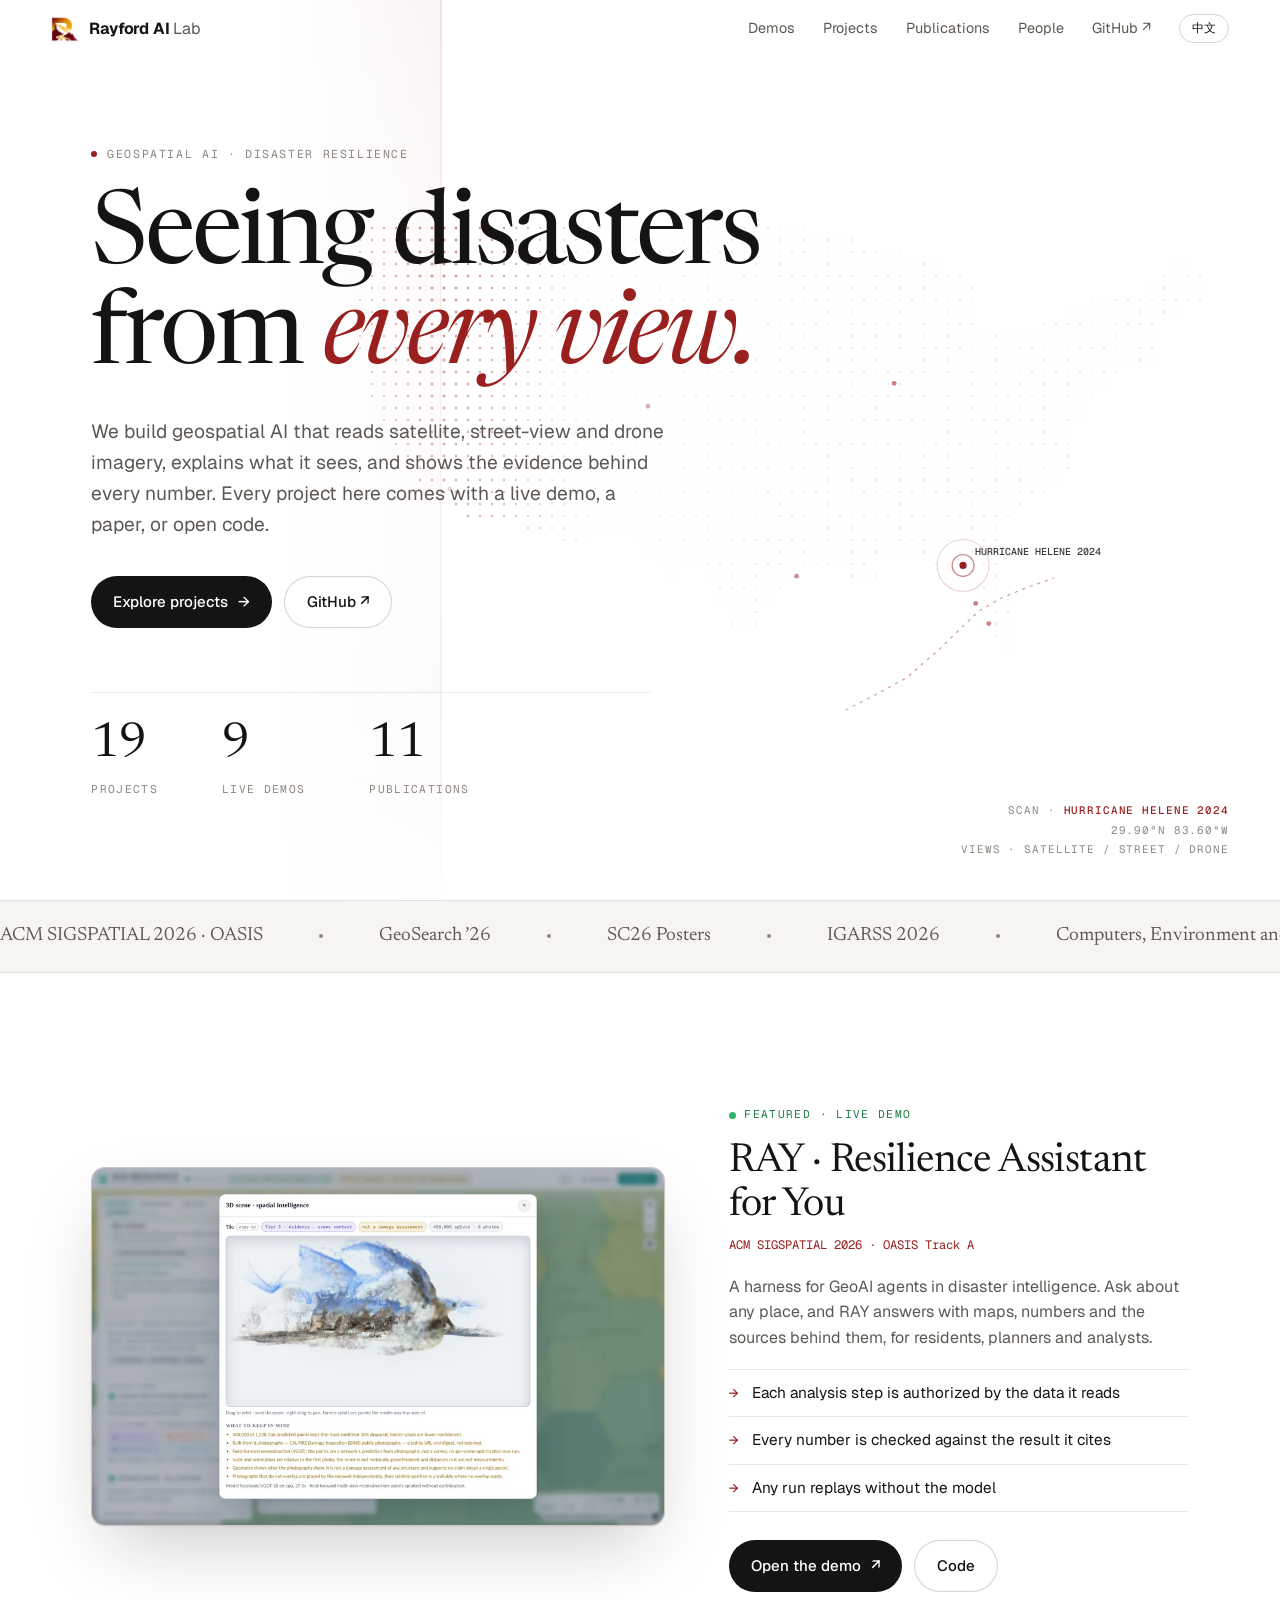
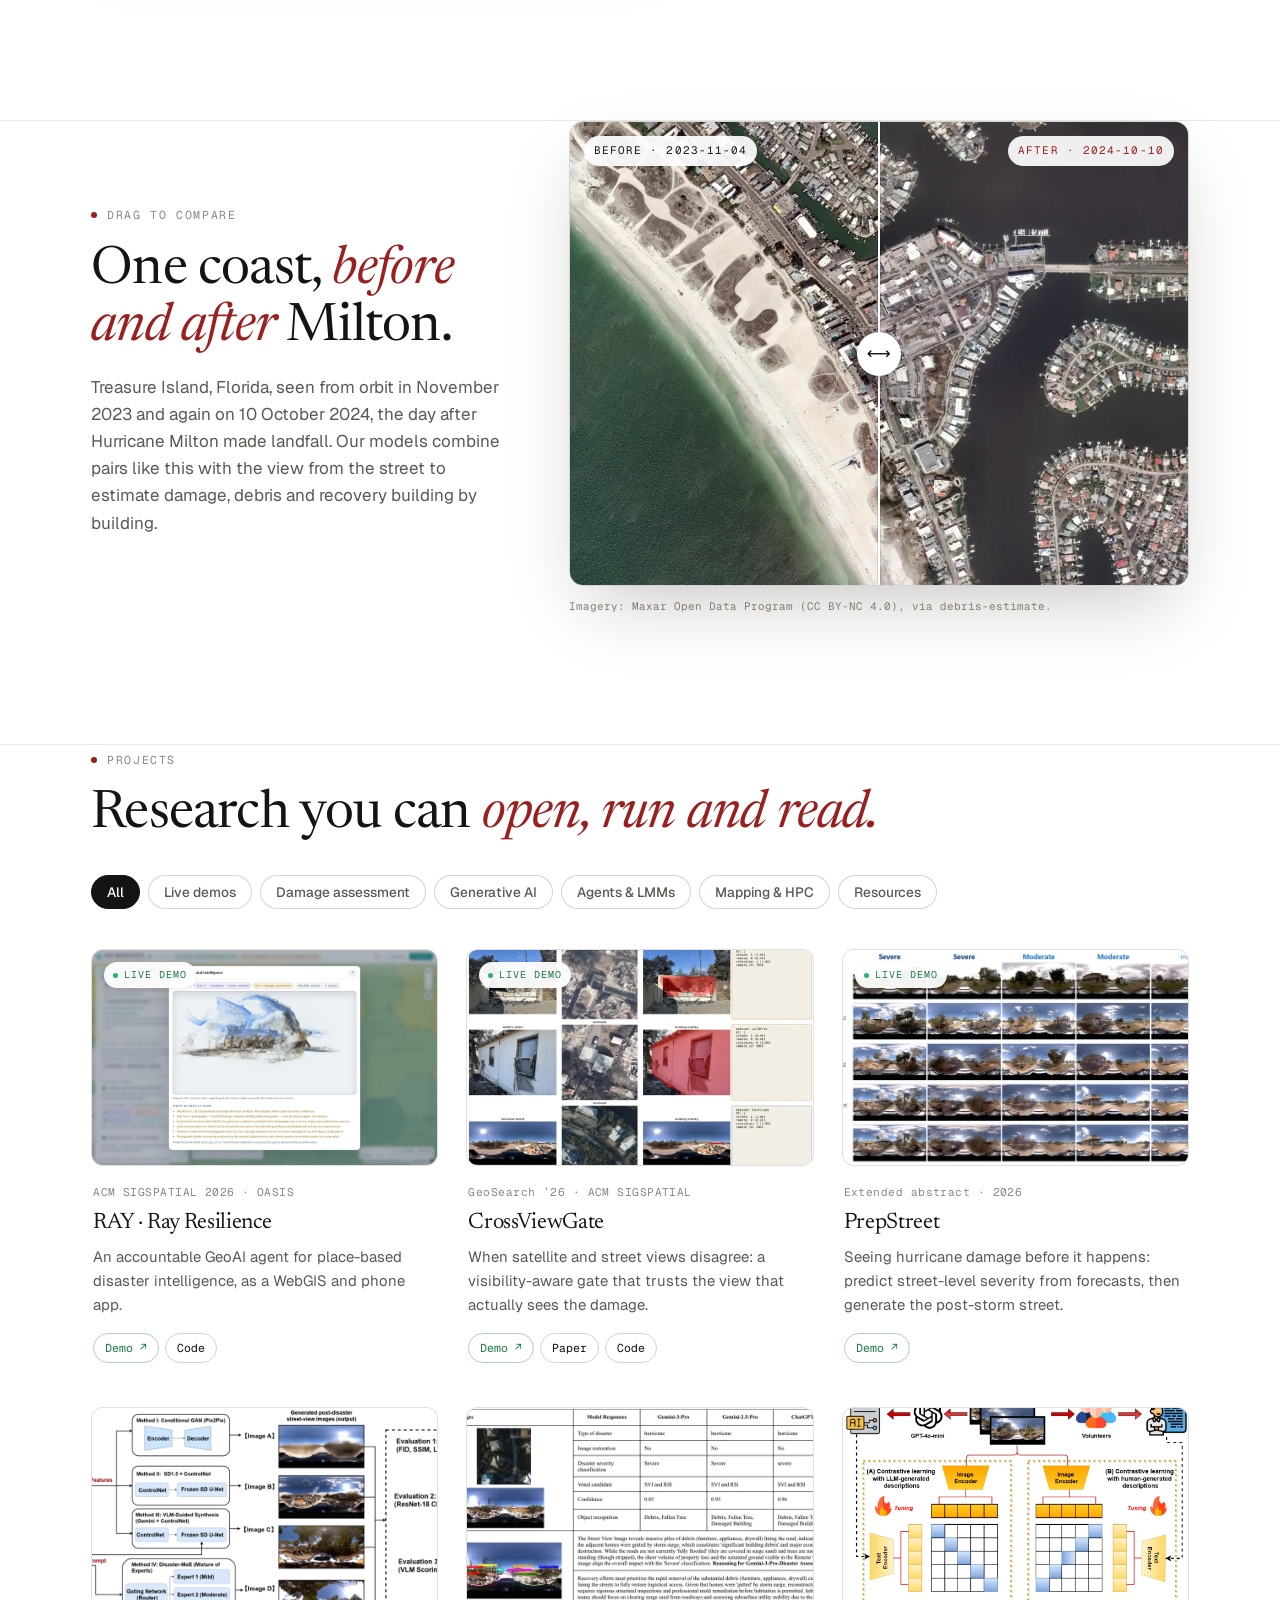
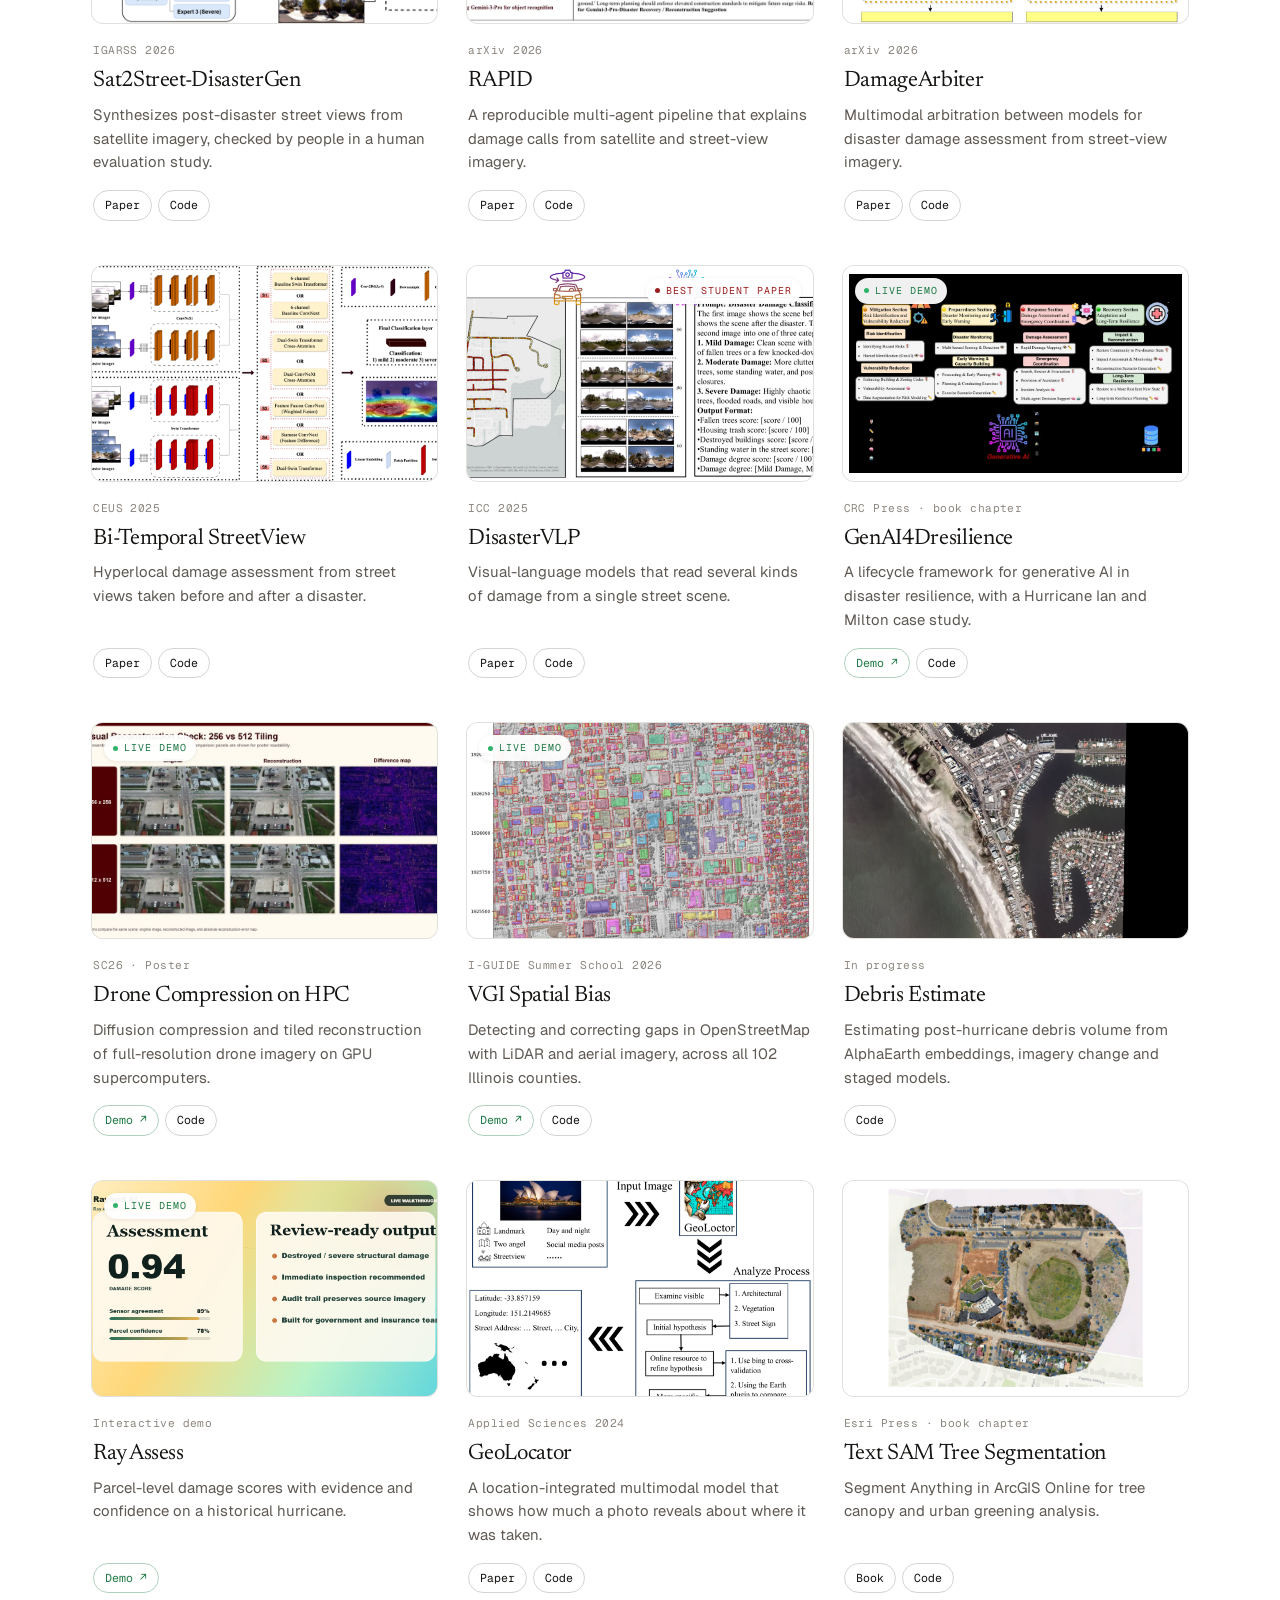
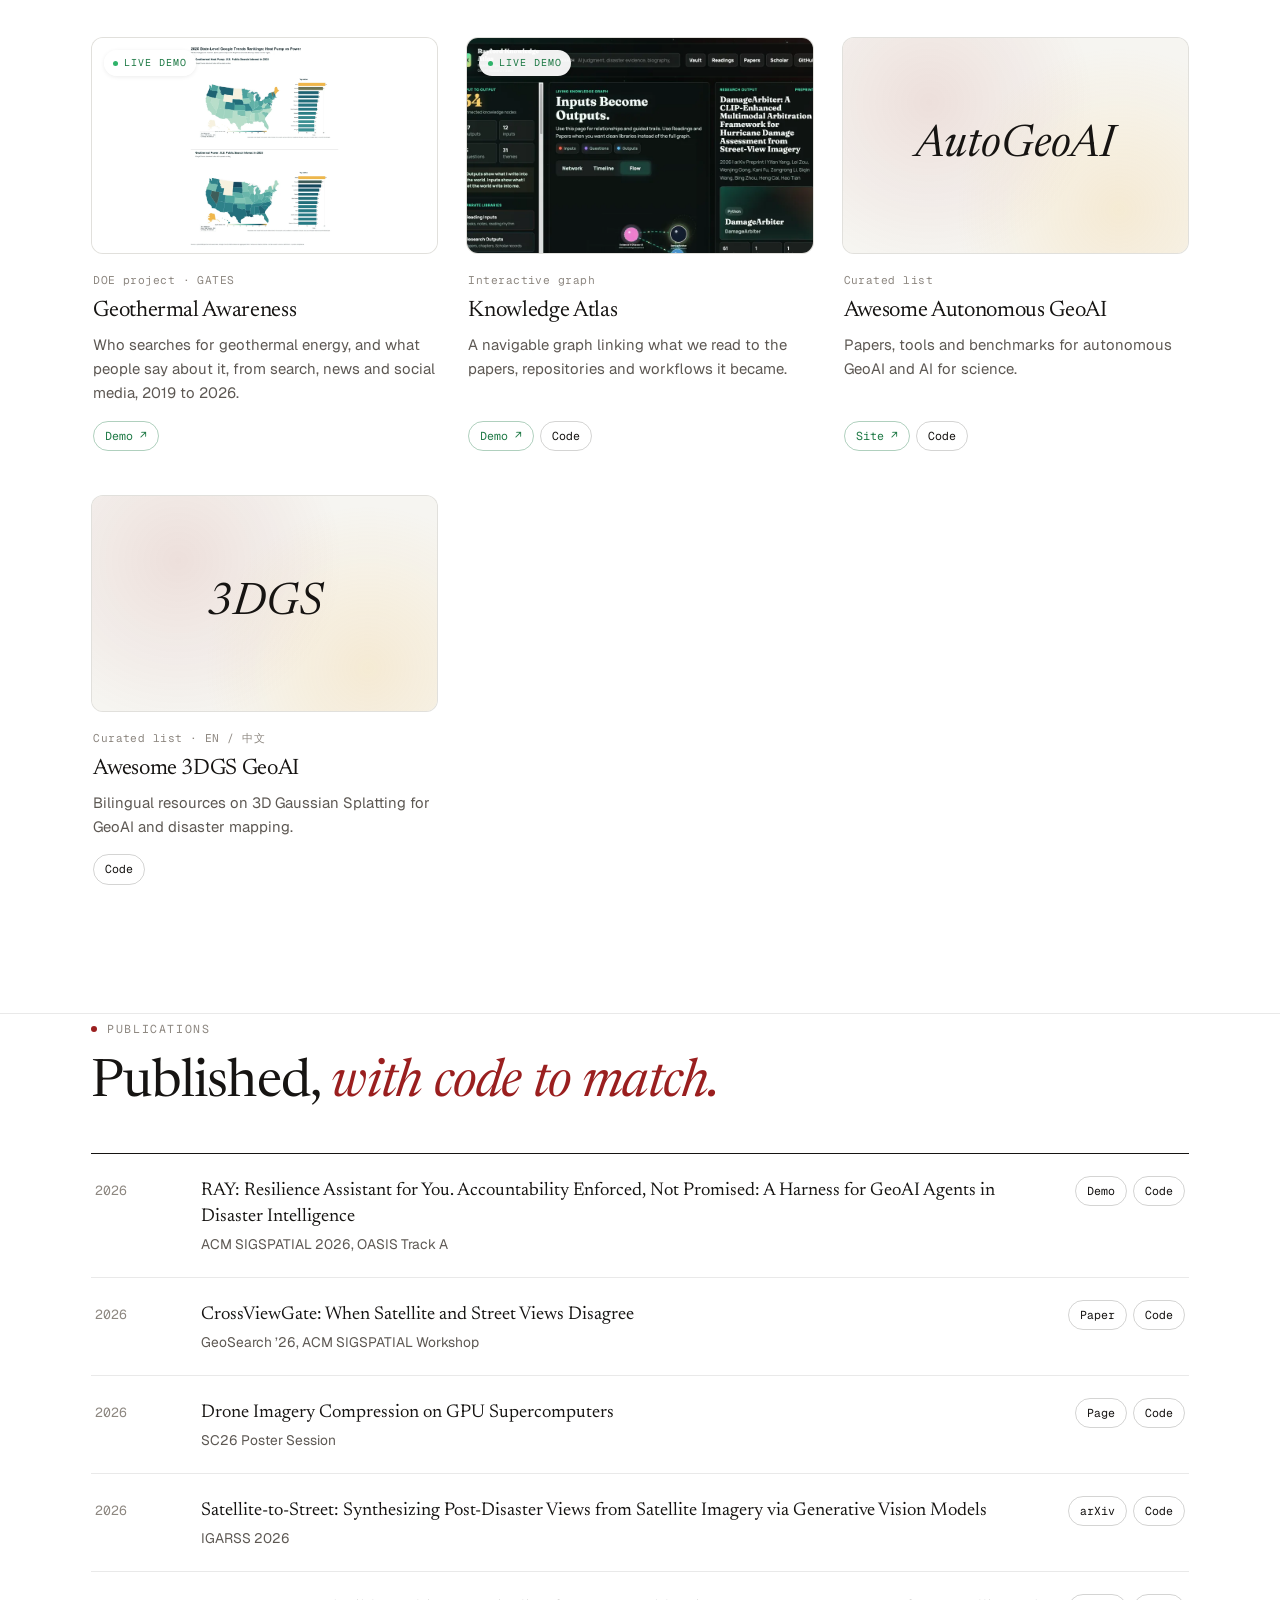
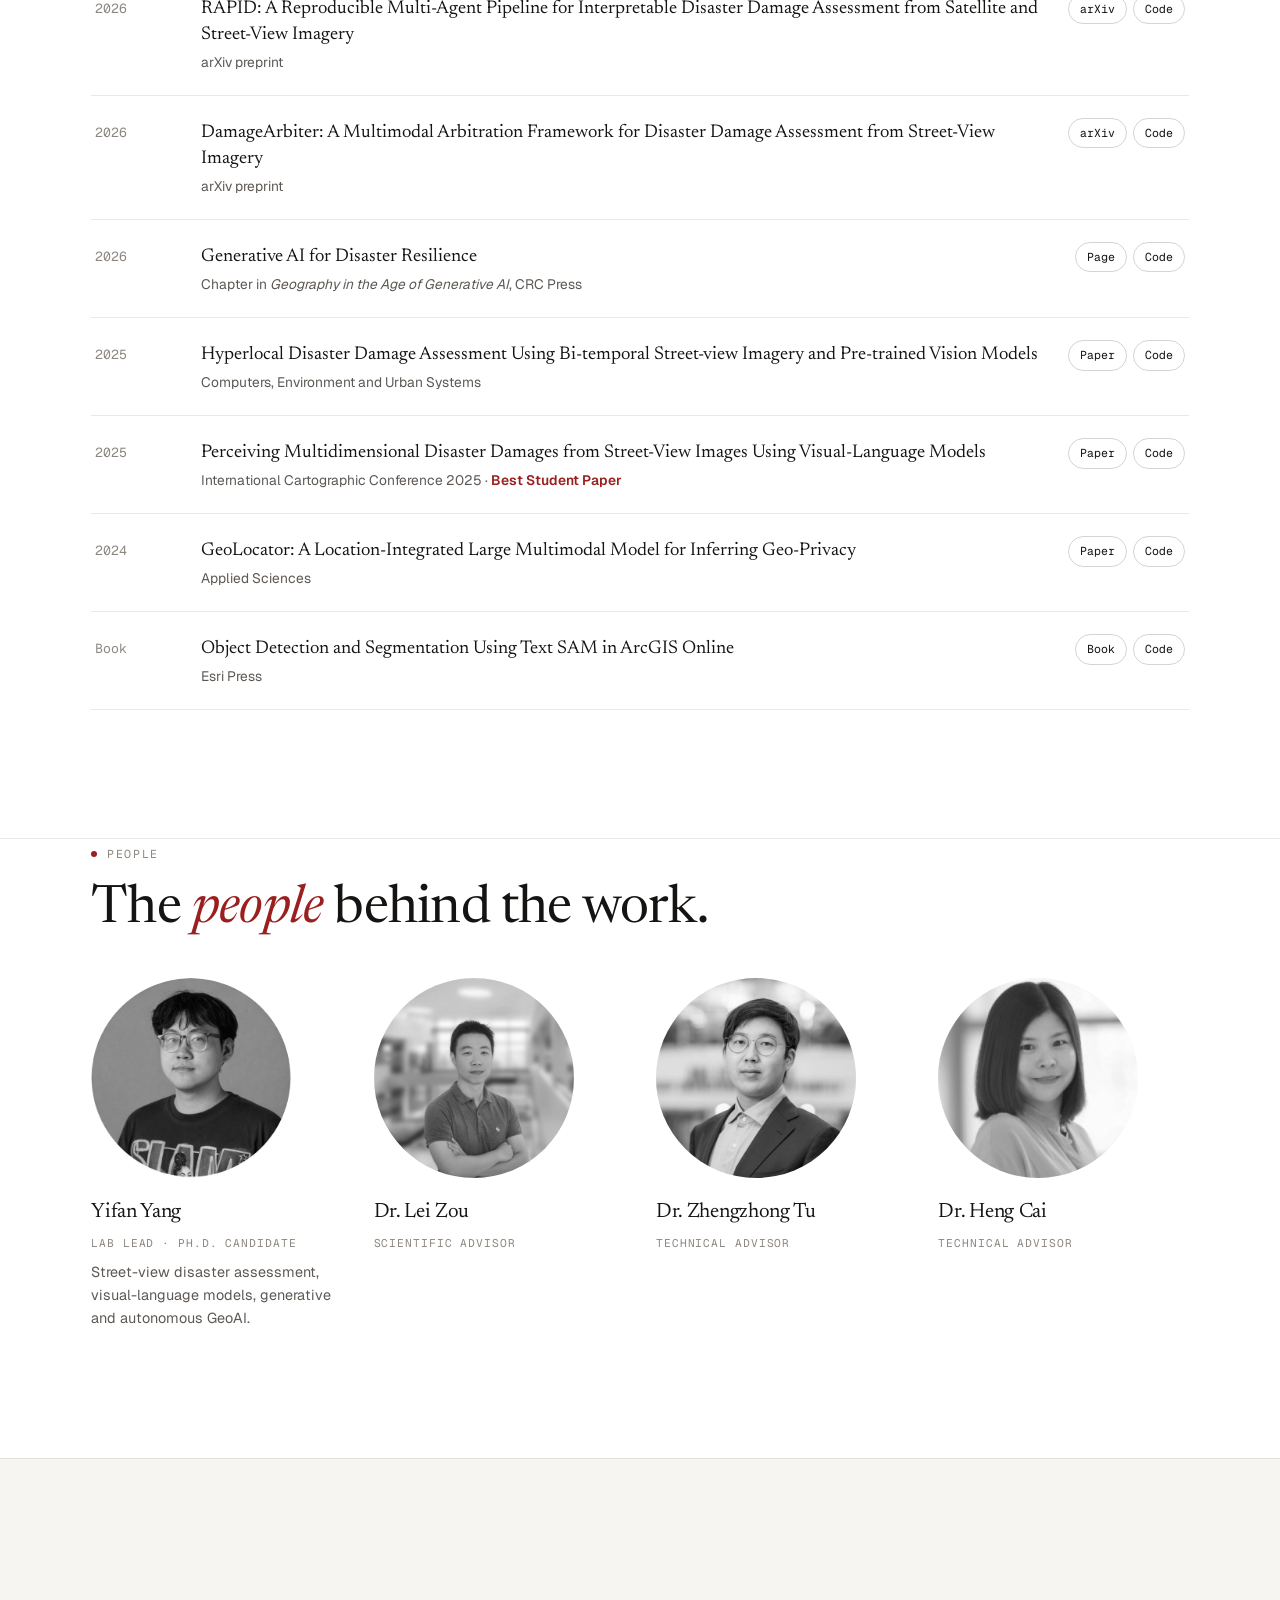
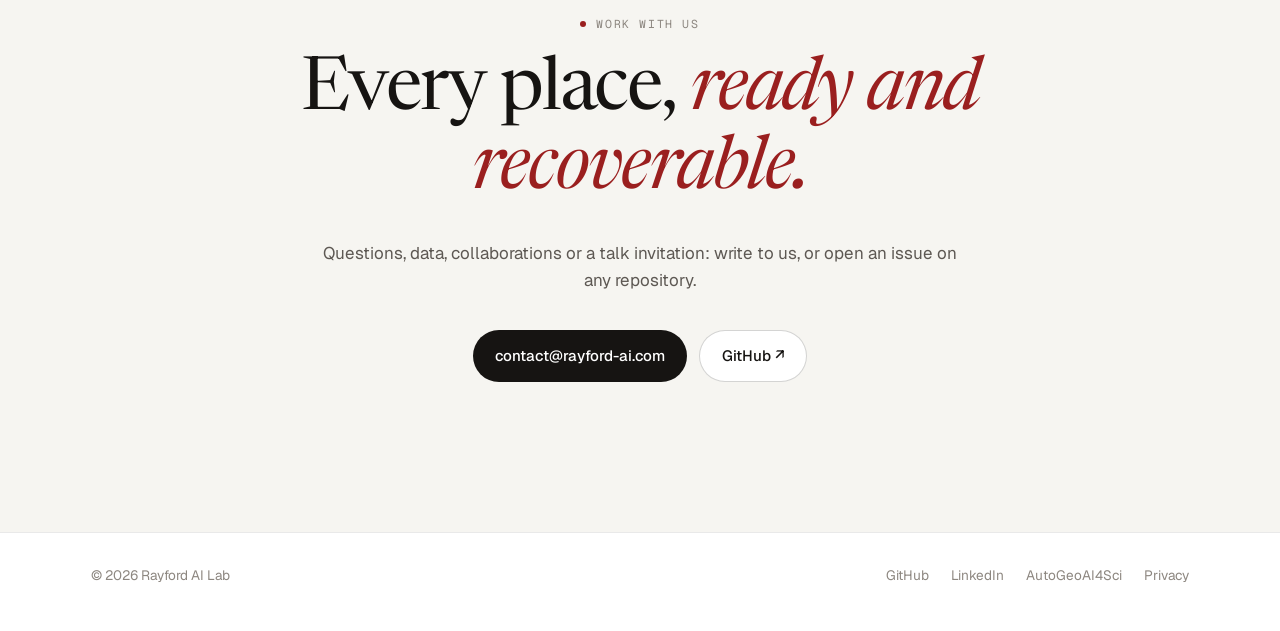
==== commit 917cc648: "Light frontier-lab theme; advisors' Chinese names; merge-upstream fork sync White base, near-black t" ====
--- a/index.html
+++ b/index.html
@@ -10,40 +10,39 @@
   <meta property="og:title" content="Rayford AI Lab">
   <meta property="og:description" content="Geospatial AI for disaster resilience. Live demos, papers and open code.">
   <meta property="og:image" content="https://rayford-ai.com/assets/brand/og-image.png">
-  <meta name="theme-color" content="#0b0807">
+  <meta name="theme-color" content="#ffffff">
   <link rel="canonical" href="https://rayford-ai.com">
   <link rel="icon" href="assets/brand/lab-mark.png" type="image/png">
   <link rel="apple-touch-icon" href="assets/brand/official/rayford-logo-github.png">
   <link rel="preconnect" href="https://fonts.googleapis.com">
   <link rel="preconnect" href="https://fonts.gstatic.com" crossorigin>
-  <link href="https://fonts.googleapis.com/css2?family=Fraunces:ital,opsz,wght@0,9..144,300..800;1,9..144,300..700&family=Hanken+Grotesk:wght@300;400;500;600;700&family=JetBrains+Mono:wght@400;500&family=Noto+Sans+SC:wght@400;500;700&family=Noto+Serif+SC:wght@500;700&display=swap" rel="stylesheet">
+  <link href="https://fonts.googleapis.com/css2?family=Newsreader:ital,opsz,wght@0,6..72,300..600;1,6..72,300..500&family=Geist:wght@300..700&family=Geist+Mono:wght@400;500&family=Noto+Sans+SC:wght@400;500;700&family=Noto+Serif+SC:wght@500;700&display=swap" rel="stylesheet">
   <script defer data-domain="rayford-ai.com" src="https://plausible.io/js/script.js"></script>
   <script>
     try { if (localStorage.getItem('rayford-language') === 'zh') document.documentElement.classList.add('zh'); } catch (e) {}
   </script>
   <style>
     :root {
-      --bg: #0b0807;
-      --bg2: #110c0a;
-      --card: #16100e;
-      --card2: #1d1512;
-      --line: rgba(255, 214, 160, .09);
-      --line-hi: rgba(255, 196, 110, .28);
-      --text: #ecdfd2;
-      --muted: #a8968a;
-      --dim: #7a6a60;
-      --gold: #f2b33d;
-      --gold-hi: #ffd88a;
-      --gold-glow: rgba(242, 179, 61, .28);
-      --maroon: #7c1c1c;
-      --display: 'Fraunces', 'Noto Serif SC', Georgia, serif;
-      --sans: 'Hanken Grotesk', 'Noto Sans SC', system-ui, sans-serif;
-      --mono: 'JetBrains Mono', ui-monospace, monospace;
+      --bg: #ffffff;
+      --bg2: #f6f5f1;
+      --card: #ffffff;
+      --line: rgba(20, 18, 16, .09);
+      --line-hi: rgba(20, 18, 16, .18);
+      --text: #161412;
+      --muted: #5d5853;
+      --dim: #8d8780;
+      --accent: #9a1f1f;
+      --accent-soft: rgba(154, 31, 31, .07);
+      --green: #1f7a46;
+      --display: 'Newsreader', 'Noto Serif SC', Georgia, serif;
+      --sans: 'Geist', 'Noto Sans SC', system-ui, sans-serif;
+      --mono: 'Geist Mono', ui-monospace, monospace;
       --gutter: clamp(16px, 4vw, 64px);
-      --max: 1240px;
+      --max: 1200px;
+      --ease: cubic-bezier(.2, .8, .2, 1);
     }
     *, *::before, *::after { box-sizing: border-box; margin: 0; padding: 0; }
-    html { scroll-behavior: smooth; scroll-padding-top: 76px; }
+    html { scroll-behavior: smooth; scroll-padding-top: 72px; }
     body {
       background: var(--bg);
       color: var(--text);
@@ -57,32 +56,23 @@
     html:not(.zh) .zh, html.zh .en { display: none !important; }
     a { color: inherit; text-decoration: none; }
     img, video { display: block; max-width: 100%; }
-    ::selection { background: var(--gold); color: #1a0f08; }
-    :focus-visible { outline: 2px solid var(--gold-hi); outline-offset: 3px; }
-
-    body::before {
-      content: ''; position: fixed; inset: 0; z-index: 100; pointer-events: none; opacity: .05;
-      background-image: url("data:image/svg+xml,%3Csvg xmlns='http://www.w3.org/2000/svg' width='160' height='160'%3E%3Cfilter id='n'%3E%3CfeTurbulence type='fractalNoise' baseFrequency='.9' numOctaves='2' stitchTiles='stitch'/%3E%3C/filter%3E%3Crect width='100%25' height='100%25' filter='url(%23n)'/%3E%3C/svg%3E");
-    }
-    .glow-cursor {
-      position: fixed; left: 0; top: 0; width: 520px; height: 520px; margin: -260px 0 0 -260px;
-      border-radius: 50%; pointer-events: none; z-index: 0;
-      background: radial-gradient(circle, rgba(242,179,61,.07), transparent 65%);
-      transition: opacity .4s; opacity: 0;
-    }
+    ::selection { background: var(--text); color: #fff; }
+    :focus-visible { outline: 2px solid var(--accent); outline-offset: 3px; }
 
     .wrap { width: 100%; max-width: var(--max); margin: 0 auto; padding: 0 var(--gutter); position: relative; z-index: 1; }
     .eyebrow {
-      font-family: var(--mono); font-size: .72rem; letter-spacing: .18em; text-transform: uppercase;
-      color: var(--gold); display: inline-flex; align-items: center; gap: 10px;
-    }
-    .eyebrow::before { content: ''; width: 28px; height: 1px; background: currentColor; opacity: .6; }
-    h1, h2, h3 { font-family: var(--display); font-weight: 500; color: #fff6ec; letter-spacing: -.01em; }
-    h2 { font-size: clamp(2rem, 4.4vw, 3.4rem); line-height: 1.08; margin: 14px 0 18px; }
-    h2 em, h1 em { font-style: italic; color: var(--gold-hi); font-weight: 400; }
+      font-family: var(--mono); font-size: .72rem; letter-spacing: .14em; text-transform: uppercase;
+      color: var(--dim); display: inline-flex; align-items: center; gap: 10px;
+    }
+    .eyebrow::before { content: ''; width: 6px; height: 6px; border-radius: 50%; background: var(--accent); }
+    h1, h2, h3 { font-family: var(--display); font-weight: 400; color: var(--text); letter-spacing: -.015em; }
+    html.zh h1, html.zh h2, html.zh h3 { letter-spacing: 0; font-weight: 500; }
+    h2 { font-size: clamp(2rem, 4.2vw, 3.3rem); line-height: 1.08; margin: 16px 0 18px; }
+    h2 em, h1 em { font-style: italic; color: var(--accent); }
     html.zh h2 em, html.zh h1 em { font-style: normal; }
     .lede { color: var(--muted); max-width: 640px; font-size: 1.06rem; }
-    section { position: relative; padding: clamp(80px, 11vw, 140px) 0; }
+    section { position: relative; padding: clamp(80px, 10vw, 128px) 0; }
+    section + section { border-top: 1px solid var(--line); }
 
     /* header */
     .nav {
@@ -91,18 +81,18 @@
       padding: 14px var(--gutter); transition: background .3s, border-color .3s;
       border-bottom: 1px solid transparent;
     }
-    .nav.scrolled { background: rgba(11,8,7,.8); backdrop-filter: blur(14px); -webkit-backdrop-filter: blur(14px); border-color: var(--line); }
-    .brand { display: flex; align-items: center; gap: 10px; font-family: var(--display); font-size: 1.15rem; color: #fff6ec; white-space: nowrap; }
-    .brand img { width: 30px; height: 30px; }
-    .brand b { font-weight: 600; }
-    .brand i { color: var(--gold); font-weight: 400; }
-    .nav-links { display: flex; align-items: center; gap: 26px; font-size: .9rem; color: var(--muted); }
-    .nav-links a:hover { color: var(--gold-hi); }
+    .nav.scrolled { background: rgba(255,255,255,.86); backdrop-filter: blur(14px) saturate(1.4); -webkit-backdrop-filter: blur(14px) saturate(1.4); border-color: var(--line); }
+    .brand { display: flex; align-items: center; gap: 10px; font-family: var(--sans); font-size: 1rem; font-weight: 600; letter-spacing: -.01em; white-space: nowrap; }
+    .brand img { width: 28px; height: 28px; }
+    .brand i { font-style: normal; font-weight: 400; color: var(--muted); }
+    .nav-links { display: flex; align-items: center; gap: 28px; font-size: .9rem; color: var(--muted); }
+    .nav-links a { transition: color .2s; }
+    .nav-links a:hover { color: var(--text); }
     .lang {
-      font-family: var(--mono); font-size: .75rem; border: 1px solid var(--line-hi); border-radius: 999px;
-      padding: 5px 12px; color: var(--gold); background: transparent; cursor: pointer;
-    }
-    .lang:hover { background: var(--gold); color: #1a0f08; }
+      font-family: var(--mono); font-size: .74rem; border: 1px solid var(--line-hi); border-radius: 999px;
+      padding: 5px 12px; color: var(--text); background: transparent; cursor: pointer; transition: all .2s;
+    }
+    .lang:hover { background: var(--text); color: #fff; border-color: var(--text); }
     @media (max-width: 820px) { .nav-links a:not(.keep) { display: none; } .nav-links { gap: 14px; } }
 
     /* hero */
@@ -110,153 +100,145 @@
     #map { position: absolute; inset: 0; width: 100%; height: 100%; z-index: 0; }
     .hero::after {
       content: ''; position: absolute; inset: 0; z-index: 0; pointer-events: none;
-      background: radial-gradient(ellipse 55% 60% at 18% 55%, rgba(11,8,7,.9), rgba(11,8,7,.2) 70%, transparent),
-                  linear-gradient(to bottom, transparent 70%, var(--bg));
+      background: radial-gradient(ellipse 50% 60% at 16% 55%, rgba(255,255,255,.94), rgba(255,255,255,.4) 70%, transparent),
+                  linear-gradient(to bottom, transparent 75%, var(--bg));
     }
     .hero .wrap { z-index: 2; }
-    .hero h1 { font-size: clamp(2.8rem, 8vw, 6.6rem); line-height: .98; margin: 22px 0 26px; max-width: 900px; font-weight: 400; }
-    html.zh .hero h1 { line-height: 1.15; font-weight: 700; }
-    .hero .lede { font-size: clamp(1.05rem, 1.6vw, 1.25rem); max-width: 600px; color: #c8b8aa; }
-    .cta { display: flex; flex-wrap: wrap; gap: 14px; margin-top: 38px; }
+    .hero h1 { font-size: clamp(2.9rem, 8vw, 6.8rem); line-height: .98; margin: 24px 0 28px; max-width: 900px; letter-spacing: -.03em; }
+    html.zh .hero h1 { line-height: 1.15; letter-spacing: 0; }
+    .hero .lede { font-size: clamp(1.05rem, 1.5vw, 1.22rem); max-width: 580px; }
+    .cta { display: flex; flex-wrap: wrap; gap: 12px; margin-top: 36px; }
     .btn {
-      display: inline-flex; align-items: center; gap: 10px; padding: 14px 24px; border-radius: 999px;
-      font-weight: 600; font-size: .95rem; transition: transform .2s, box-shadow .2s, background .2s, border-color .2s, color .2s;
-    }
-    .btn-gold { background: linear-gradient(135deg, var(--gold-hi), var(--gold)); color: #1a0f08; box-shadow: 0 10px 40px var(--gold-glow); }
-    .btn-gold:hover { transform: translateY(-2px); box-shadow: 0 16px 56px rgba(242,179,61,.45); }
-    .btn-ghost { border: 1px solid var(--line-hi); color: var(--text); background: rgba(255,255,255,.02); }
-    .btn-ghost:hover { border-color: var(--gold); color: var(--gold-hi); }
-    .stats { display: flex; flex-wrap: wrap; gap: clamp(28px, 5vw, 64px); margin-top: 64px; }
-    .stat b { display: block; font-family: var(--display); font-size: clamp(2.2rem, 4vw, 3.2rem); font-weight: 400; color: #fff6ec; line-height: 1; }
-    .stat span { font-family: var(--mono); font-size: .7rem; letter-spacing: .14em; text-transform: uppercase; color: var(--muted); }
+      display: inline-flex; align-items: center; gap: 10px; padding: 13px 22px; border-radius: 999px;
+      font-weight: 500; font-size: .94rem; transition: transform .2s, background .2s, border-color .2s, color .2s;
+    }
+    .btn-primary { background: var(--text); color: #fff; }
+    .btn-primary:hover { background: var(--accent); transform: translateY(-1px); }
+    .btn-ghost { border: 1px solid var(--line-hi); color: var(--text); background: #fff; }
+    .btn-ghost:hover { border-color: var(--text); }
+    .stats { display: flex; flex-wrap: wrap; gap: clamp(28px, 5vw, 64px); margin-top: 64px; padding-top: 28px; border-top: 1px solid var(--line); max-width: 560px; }
+    .stat b { display: block; font-family: var(--display); font-size: clamp(2.2rem, 4vw, 3rem); font-weight: 400; line-height: 1; margin-bottom: 6px; }
+    .stat span { font-family: var(--mono); font-size: .7rem; letter-spacing: .12em; text-transform: uppercase; color: var(--dim); }
     .hud {
       position: absolute; right: var(--gutter); bottom: 40px; z-index: 2; font-family: var(--mono); font-size: .68rem;
       color: var(--dim); text-align: right; line-height: 1.8; letter-spacing: .08em;
     }
-    .hud b { color: var(--gold); font-weight: 500; }
-    @media (max-width: 820px) { .hud { display: none; } #map { opacity: .55; } }
+    .hud b { color: var(--accent); font-weight: 500; }
+    @media (max-width: 820px) { .hud { display: none; } #map { opacity: .5; } }
 
     /* marquee */
-    .marquee { border-block: 1px solid var(--line); overflow: hidden; padding: 18px 0; background: var(--bg2); position: relative; z-index: 1; }
-    .marquee-track { display: flex; gap: 56px; width: max-content; animation: scroll 46s linear infinite; }
-    .marquee-track span { font-family: var(--display); font-style: italic; font-size: 1.25rem; color: var(--muted); white-space: nowrap; display: flex; align-items: center; gap: 56px; }
-    .marquee-track span::after { content: '✦'; font-style: normal; color: var(--gold); font-size: .8rem; }
+    .marquee { border-block: 1px solid var(--line); overflow: hidden; padding: 20px 0; background: var(--bg2); position: relative; z-index: 1; }
+    .marquee-track { display: flex; gap: 56px; width: max-content; animation: scroll 50s linear infinite; }
+    .marquee-track span { font-family: var(--display); font-size: 1.2rem; color: var(--muted); white-space: nowrap; display: flex; align-items: center; gap: 56px; }
+    .marquee-track span::after { content: ''; width: 4px; height: 4px; border-radius: 50%; background: var(--dim); }
     @keyframes scroll { to { transform: translateX(-50%); } }
+    .marquee + section { border-top: 0; }
 
     /* featured */
     .feature { display: grid; grid-template-columns: 1.25fr 1fr; gap: clamp(28px, 5vw, 72px); align-items: center; }
     .screen {
-      position: relative; border-radius: 18px; overflow: hidden; border: 1px solid var(--line-hi);
-      box-shadow: 0 40px 120px rgba(0,0,0,.6), 0 0 80px rgba(242,179,61,.08);
-      background: #000; aspect-ratio: 16 / 10;
+      position: relative; border-radius: 14px; overflow: hidden; border: 1px solid var(--line-hi);
+      box-shadow: 0 1px 2px rgba(0,0,0,.04), 0 30px 70px -20px rgba(30,20,10,.25);
+      background: #f1efea; aspect-ratio: 16 / 10;
     }
     .screen video { width: 100%; height: 100%; object-fit: cover; }
-    .screen .bar { position: absolute; top: 0; left: 0; right: 0; height: 30px; background: linear-gradient(rgba(0,0,0,.7), transparent); display: flex; gap: 6px; padding: 10px 14px; }
-    .screen .bar i { width: 9px; height: 9px; border-radius: 50%; background: rgba(255,255,255,.25); }
-    .live { display: inline-flex; align-items: center; gap: 8px; font-family: var(--mono); font-size: .7rem; letter-spacing: .14em; color: #7ee2a0; text-transform: uppercase; }
-    .live::before { content: ''; width: 7px; height: 7px; border-radius: 50%; background: #3fd17a; animation: ping 1.8s infinite; }
-    @keyframes ping { 0% { box-shadow: 0 0 0 0 rgba(63,209,122,.6); } 70% { box-shadow: 0 0 0 10px rgba(63,209,122,0); } 100% { box-shadow: 0 0 0 0 rgba(63,209,122,0); } }
-    .feature h3 { font-size: clamp(1.8rem, 3.4vw, 2.6rem); line-height: 1.1; margin: 14px 0 6px; }
-    .feature .venue { font-family: var(--mono); font-size: .78rem; color: var(--gold); margin-bottom: 18px; }
+    .screen .bar { display: none; }
+    .live { display: inline-flex; align-items: center; gap: 8px; font-family: var(--mono); font-size: .7rem; letter-spacing: .12em; color: var(--green); text-transform: uppercase; }
+    .live::before { content: ''; width: 7px; height: 7px; border-radius: 50%; background: #2fb36a; animation: ping 1.8s infinite; }
+    @keyframes ping { 0% { box-shadow: 0 0 0 0 rgba(47,179,106,.5); } 70% { box-shadow: 0 0 0 9px rgba(47,179,106,0); } 100% { box-shadow: 0 0 0 0 rgba(47,179,106,0); } }
+    .feature h3 { font-size: clamp(1.8rem, 3.2vw, 2.5rem); line-height: 1.1; margin: 14px 0 8px; }
+    .feature .venue { font-family: var(--mono); font-size: .76rem; color: var(--accent); margin-bottom: 18px; }
     .feature p { color: var(--muted); margin-bottom: 14px; }
-    .checks { list-style: none; margin: 18px 0 26px; display: grid; gap: 10px; }
-    .checks li { display: flex; gap: 12px; color: var(--text); font-size: .96rem; }
-    .checks li::before { content: '→'; color: var(--gold); font-family: var(--mono); }
+    .checks { list-style: none; margin: 18px 0 28px; display: grid; gap: 0; border-top: 1px solid var(--line); }
+    .checks li { display: flex; gap: 14px; font-size: .96rem; padding: 11px 0; border-bottom: 1px solid var(--line); }
+    .checks li::before { content: '→'; color: var(--accent); font-family: var(--mono); }
     @media (max-width: 900px) { .feature { grid-template-columns: 1fr; } }
 
     /* before / after */
     .ba-grid { display: grid; grid-template-columns: 1fr 1.5fr; gap: clamp(28px, 5vw, 72px); align-items: center; }
     .ba {
-      position: relative; aspect-ratio: 4 / 3; border-radius: 18px; overflow: hidden; border: 1px solid var(--line-hi);
-      cursor: ew-resize; user-select: none; -webkit-user-select: none; touch-action: pan-y; box-shadow: 0 40px 120px rgba(0,0,0,.55);
+      position: relative; aspect-ratio: 4 / 3; border-radius: 14px; overflow: hidden; border: 1px solid var(--line-hi);
+      cursor: ew-resize; user-select: none; -webkit-user-select: none; touch-action: pan-y;
+      box-shadow: 0 30px 70px -20px rgba(30,20,10,.25);
     }
     .ba img { position: absolute; inset: 0; width: 100%; height: 100%; object-fit: cover; pointer-events: none; }
     .ba .after { clip-path: inset(0 0 0 var(--pos, 50%)); }
-    .ba .handle { position: absolute; top: 0; bottom: 0; left: var(--pos, 50%); width: 2px; background: var(--gold-hi); box-shadow: 0 0 24px var(--gold); transform: translateX(-1px); }
+    .ba .handle { position: absolute; top: 0; bottom: 0; left: var(--pos, 50%); width: 2px; background: #fff; transform: translateX(-1px); box-shadow: 0 0 0 1px rgba(0,0,0,.12); }
     .ba .handle::after {
       content: '⟷'; position: absolute; top: 50%; left: 50%; transform: translate(-50%, -50%);
-      width: 46px; height: 46px; border-radius: 50%; display: grid; place-items: center;
-      background: var(--gold); color: #1a0f08; font-size: 1.1rem; box-shadow: 0 0 0 6px rgba(242,179,61,.2);
-    }
-    .ba .lbl { position: absolute; top: 14px; font-family: var(--mono); font-size: .7rem; letter-spacing: .12em; padding: 6px 10px; border-radius: 6px; background: rgba(0,0,0,.6); backdrop-filter: blur(6px); }
-    .ba .lbl.l { left: 14px; } .ba .lbl.r { right: 14px; color: var(--gold-hi); }
+      width: 44px; height: 44px; border-radius: 50%; display: grid; place-items: center;
+      background: #fff; color: var(--text); font-size: 1.05rem; box-shadow: 0 6px 20px rgba(0,0,0,.25);
+    }
+    .ba .lbl { position: absolute; top: 14px; font-family: var(--mono); font-size: .68rem; letter-spacing: .1em; padding: 6px 10px; border-radius: 999px; background: rgba(255,255,255,.92); color: var(--text); }
+    .ba .lbl.l { left: 14px; } .ba .lbl.r { right: 14px; color: var(--accent); }
     .credit { font-family: var(--mono); font-size: .68rem; color: var(--dim); margin-top: 12px; }
     @media (max-width: 900px) { .ba-grid { grid-template-columns: 1fr; } }
 
     /* projects */
-    .filters { display: flex; flex-wrap: wrap; gap: 10px; margin: 34px 0 40px; }
+    .filters { display: flex; flex-wrap: wrap; gap: 8px; margin: 32px 0 40px; }
     .chip {
-      font: 500 .85rem var(--sans); color: var(--muted); background: transparent; cursor: pointer;
-      border: 1px solid var(--line-hi); border-radius: 999px; padding: 8px 16px; transition: all .2s;
-    }
-    .chip:hover { color: var(--gold-hi); border-color: var(--gold); }
-    .chip.on { background: var(--gold); color: #1a0f08; border-color: var(--gold); }
-    .grid { display: grid; grid-template-columns: repeat(auto-fill, minmax(min(100%, 340px), 1fr)); gap: 22px; }
-    .card {
-      position: relative; display: flex; flex-direction: column; border-radius: 16px; overflow: hidden;
-      background: linear-gradient(180deg, var(--card2), var(--card)); border: 1px solid var(--line);
-      transition: transform .35s cubic-bezier(.2,.8,.2,1), border-color .3s, box-shadow .3s, opacity .9s cubic-bezier(.2,.8,.2,1);
-    }
-    .card::after {
-      content: ''; position: absolute; inset: 0; border-radius: inherit; pointer-events: none; opacity: 0; transition: opacity .3s;
-      background: radial-gradient(420px circle at var(--mx, 50%) var(--my, 0%), rgba(242,179,61,.16), transparent 45%);
-    }
-    .card:hover { border-color: var(--line-hi); box-shadow: 0 30px 80px rgba(0,0,0,.5), 0 0 40px rgba(242,179,61,.08); }
-    .card:hover::after { opacity: 1; }
+      font: 500 .85rem var(--sans); color: var(--muted); background: #fff; cursor: pointer;
+      border: 1px solid var(--line-hi); border-radius: 999px; padding: 7px 15px; transition: all .2s;
+    }
+    .chip:hover { color: var(--text); border-color: var(--text); }
+    .chip.on { background: var(--text); color: #fff; border-color: var(--text); }
+    .grid { display: grid; grid-template-columns: repeat(auto-fill, minmax(min(100%, 340px), 1fr)); gap: 44px 28px; }
+    .card { position: relative; display: flex; flex-direction: column; transition: opacity .9s var(--ease), transform .9s var(--ease); }
     .card.hide { display: none; }
-    .thumb { position: relative; aspect-ratio: 16 / 9; overflow: hidden; background: #0e0a09; }
-    .thumb img { width: 100%; height: 100%; object-fit: cover; transition: transform .7s cubic-bezier(.2,.8,.2,1), filter .5s; filter: saturate(.85) brightness(.92); }
-    .thumb.contain img { object-fit: contain; background: #f4efe8; }
-    .card:hover .thumb img { transform: scale(1.06); filter: saturate(1.05) brightness(1); }
-    .badge { position: absolute; top: 12px; left: 12px; font-family: var(--mono); font-size: .64rem; letter-spacing: .12em; text-transform: uppercase; padding: 5px 9px; border-radius: 6px; background: rgba(11,8,7,.8); backdrop-filter: blur(6px); color: #7ee2a0; border: 1px solid rgba(126,226,160,.25); }
-    .badge.award { left: auto; right: 12px; color: var(--gold-hi); border-color: var(--line-hi); }
-    .glyph { display: grid; place-items: center; height: 100%; font-family: var(--display); font-style: italic; font-size: 3rem; color: var(--gold);
-      background: radial-gradient(circle at 30% 30%, rgba(124,28,28,.6), transparent 60%), radial-gradient(circle at 80% 80%, rgba(242,179,61,.18), transparent 50%), #120c0a; }
-    .body { padding: 20px 22px 22px; display: flex; flex-direction: column; flex: 1; }
-    .tag { font-family: var(--mono); font-size: .7rem; color: var(--gold); letter-spacing: .06em; margin-bottom: 8px; }
-    .card h3 { font-size: 1.32rem; line-height: 1.2; margin-bottom: 8px; }
+    .thumb { position: relative; aspect-ratio: 16 / 10; overflow: hidden; background: var(--bg2); border-radius: 12px; border: 1px solid var(--line); }
+    .thumb img { width: 100%; height: 100%; object-fit: cover; transition: transform .7s var(--ease); }
+    .thumb.contain img { object-fit: contain; background: #fff; padding: 6px; }
+    .card:hover .thumb img { transform: scale(1.04); }
+    .badge { position: absolute; top: 12px; left: 12px; display: inline-flex; align-items: center; gap: 6px; font-family: var(--mono); font-size: .62rem; letter-spacing: .1em; text-transform: uppercase; padding: 5px 9px; border-radius: 999px; background: rgba(255,255,255,.94); color: var(--green); box-shadow: 0 1px 4px rgba(0,0,0,.08); }
+    .badge::before { content: ''; width: 5px; height: 5px; border-radius: 50%; background: #2fb36a; }
+    .badge.award { left: auto; right: 12px; color: var(--accent); }
+    .badge.award::before { background: var(--accent); }
+    .glyph { display: grid; place-items: center; height: 100%; font-family: var(--display); font-style: italic; font-size: 2.8rem; color: var(--text);
+      background: radial-gradient(circle at 25% 30%, rgba(154,31,31,.10), transparent 55%), radial-gradient(circle at 80% 80%, rgba(242,179,61,.16), transparent 50%), var(--bg2); }
+    .body { padding: 18px 2px 0; display: flex; flex-direction: column; flex: 1; }
+    .tag { font-family: var(--mono); font-size: .7rem; color: var(--dim); letter-spacing: .04em; margin-bottom: 8px; }
+    .card h3 { font-size: 1.4rem; line-height: 1.2; margin-bottom: 8px; }
+    .card:hover h3 { color: var(--accent); }
     .card p { color: var(--muted); font-size: .93rem; flex: 1; }
-    .links { display: flex; flex-wrap: wrap; gap: 8px; margin-top: 18px; }
-    .links a { font-family: var(--mono); font-size: .74rem; padding: 6px 11px; border-radius: 8px; border: 1px solid var(--line-hi); color: var(--text); transition: all .2s; white-space: nowrap; }
-    .links a:hover { background: var(--gold); color: #1a0f08; border-color: var(--gold); }
-    .links a.demo { border-color: rgba(126,226,160,.35); color: #9be9b5; }
-    .links a.demo:hover { background: #7ee2a0; color: #08140c; }
+    .links { display: flex; flex-wrap: wrap; gap: 6px; margin-top: 16px; }
+    .links a { font-family: var(--mono); font-size: .72rem; padding: 5px 11px; border-radius: 999px; border: 1px solid var(--line-hi); color: var(--text); transition: all .2s; white-space: nowrap; }
+    .links a:hover { background: var(--text); color: #fff; border-color: var(--text); }
+    .links a.demo { border-color: rgba(31,122,70,.35); color: var(--green); }
+    .links a.demo:hover { background: var(--green); color: #fff; border-color: var(--green); }
 
     /* publications */
-    .pubs { list-style: none; margin-top: 40px; border-top: 1px solid var(--line); }
-    .pubs li { display: grid; grid-template-columns: 90px 1fr auto; gap: 20px; align-items: baseline; padding: 20px 0; border-bottom: 1px solid var(--line); transition: background .25s, padding .25s, opacity .9s, transform .9s; }
-    .pubs li:hover { background: rgba(242,179,61,.03); padding-left: 10px; }
-    .pubs .yr { font-family: var(--mono); color: var(--gold); font-size: .85rem; }
-    .pubs .t { font-family: var(--display); font-size: 1.12rem; color: #fff6ec; line-height: 1.35; }
+    .pubs { list-style: none; margin-top: 40px; border-top: 1px solid var(--text); }
+    .pubs li { display: grid; grid-template-columns: 90px 1fr auto; gap: 20px; align-items: baseline; padding: 22px 0; border-bottom: 1px solid var(--line); transition: background .25s, opacity .9s, transform .9s; }
+    .pubs li:hover { background: var(--bg2); }
+    .pubs .yr { font-family: var(--mono); color: var(--dim); font-size: .82rem; padding-left: 4px; }
+    .pubs .t { font-family: var(--display); font-size: 1.16rem; line-height: 1.35; }
     .pubs .v { display: block; font-family: var(--sans); font-size: .86rem; color: var(--muted); margin-top: 4px; }
-    .pubs .v b { color: var(--gold-hi); font-weight: 600; }
-    .pubs .links { margin: 0; flex-wrap: nowrap; }
+    .pubs .v b { color: var(--accent); font-weight: 600; }
+    .pubs .links { margin: 0; flex-wrap: nowrap; padding-right: 4px; }
     @media (max-width: 700px) { .pubs li { grid-template-columns: 1fr; gap: 8px; } .pubs .links { flex-wrap: wrap; } }
 
     /* people */
-    .people { display: grid; grid-template-columns: repeat(auto-fill, minmax(min(100%, 240px), 1fr)); gap: 22px; margin-top: 40px; }
-    .person .ph { aspect-ratio: 1; width: min(100%, 220px); border-radius: 50%; overflow: hidden; box-shadow: 0 0 0 1px var(--line-hi), 0 0 0 8px rgba(242,179,61,.04); margin-bottom: 18px; position: relative; }
-    .person .ph img { width: 100%; height: 100%; object-fit: cover; filter: grayscale(.85) contrast(1.05); transition: filter .5s, transform .6s; }
+    .people { display: grid; grid-template-columns: repeat(auto-fill, minmax(min(100%, 220px), 1fr)); gap: 32px; margin-top: 40px; }
+    .person .ph { aspect-ratio: 1; width: min(100%, 200px); border-radius: 50%; overflow: hidden; margin-bottom: 18px; background: var(--bg2); }
+    .person .ph img { width: 100%; height: 100%; object-fit: cover; filter: grayscale(1); transition: filter .5s, transform .6s; }
     .person:hover .ph img { filter: grayscale(0); transform: scale(1.04); }
-    .person .ph::after { content: ''; position: absolute; inset: 0; background: linear-gradient(transparent 55%, rgba(124,28,28,.45)); mix-blend-mode: multiply; }
-    .person h3 { font-size: 1.25rem; }
-    .person .role { font-family: var(--mono); font-size: .72rem; color: var(--gold); letter-spacing: .06em; margin: 4px 0 6px; }
+    .person h3 { font-size: 1.3rem; }
+    .person:hover h3 { color: var(--accent); }
+    .person .role { font-family: var(--mono); font-size: .7rem; color: var(--dim); letter-spacing: .08em; margin: 6px 0 8px; }
     .person p { color: var(--muted); font-size: .9rem; }
 
     /* closing + footer */
-    .closing { text-align: center; padding: clamp(90px, 12vw, 150px) 0; overflow: hidden; }
-    .closing h2 { font-size: clamp(2.4rem, 6vw, 4.8rem); max-width: 900px; margin: 18px auto 30px; }
+    .closing { text-align: center; padding: clamp(90px, 12vw, 150px) 0; background: var(--bg2); }
+    .closing h2 { font-size: clamp(2.4rem, 6vw, 4.6rem); max-width: 900px; margin: 18px auto 28px; letter-spacing: -.025em; }
     .closing .cta { justify-content: center; }
-    .closing::before { content: ''; position: absolute; left: 50%; top: 50%; width: min(900px, 160vw); height: 900px; transform: translate(-50%, -50%); background: radial-gradient(circle, rgba(124,28,28,.35), transparent 60%); pointer-events: none; }
-    footer { border-top: 1px solid var(--line); padding: 34px 0 44px; color: var(--dim); font-size: .85rem; position: relative; z-index: 1; }
+    footer { border-top: 1px solid var(--line); padding: 32px 0 44px; color: var(--dim); font-size: .85rem; position: relative; z-index: 1; }
     footer .wrap { display: flex; flex-wrap: wrap; gap: 18px; justify-content: space-between; align-items: center; }
     footer nav { display: flex; flex-wrap: wrap; gap: 22px; }
-    footer a:hover { color: var(--gold-hi); }
+    footer a:hover { color: var(--text); }
 
     /* reveal */
-    .reveal { opacity: 0; transform: translateY(28px); transition: opacity .9s cubic-bezier(.2,.8,.2,1), transform .9s cubic-bezier(.2,.8,.2,1); }
+    .reveal { opacity: 0; transform: translateY(20px); transition: opacity .9s var(--ease), transform .9s var(--ease); }
     .reveal.in { opacity: 1; transform: none; }
-    .card.reveal.in:hover { transition-delay: 0s !important; }
     @media (prefers-reduced-motion: reduce) {
       *, *::before, *::after { animation: none !important; transition: none !important; scroll-behavior: auto !important; }
       .reveal { opacity: 1; transform: none; }
@@ -264,8 +246,6 @@
   </style>
 </head>
 <body>
-  <div class="glow-cursor" aria-hidden="true"></div>
-
   <header class="nav" id="nav">
     <a class="brand" href="#top" aria-label="Rayford AI Lab home">
       <img src="assets/brand/lab-mark.png" alt="">
@@ -295,7 +275,7 @@
           <span class="zh">我们研究能读懂卫星、街景与无人机影像的地理空间 AI：说清它看到了什么，并给出每一个数字背后的证据。这里的每个项目都附有在线演示、论文或开源代码。</span>
         </p>
         <div class="cta reveal">
-          <a class="btn btn-gold" href="#projects"><span class="en">Explore projects</span><span class="zh">浏览项目</span> →</a>
+          <a class="btn btn-primary" href="#projects"><span class="en">Explore projects</span><span class="zh">浏览项目</span> →</a>
           <a class="btn btn-ghost" href="https://github.com/Rayford-AI" target="_blank" rel="noopener">GitHub ↗</a>
         </div>
         <div class="stats reveal">
@@ -336,7 +316,7 @@
             <li><span class="en">Any run replays without the model</span><span class="zh">任何一次运行都能脱离模型重放</span></li>
           </ul>
           <div class="cta" style="margin-top:0">
-            <a class="btn btn-gold" href="https://rayford295.github.io/ray-resilience/" target="_blank" rel="noopener"><span class="en">Open the demo</span><span class="zh">打开演示</span> ↗</a>
+            <a class="btn btn-primary" href="https://rayford295.github.io/ray-resilience/" target="_blank" rel="noopener"><span class="en">Open the demo</span><span class="zh">打开演示</span> ↗</a>
             <a class="btn btn-ghost" href="https://github.com/Rayford-AI/ray-resilience" target="_blank" rel="noopener"><span class="en">Code</span><span class="zh">代码</span></a>
           </div>
         </div>
@@ -549,18 +529,18 @@
             <p><span class="en">Street-view disaster assessment, visual-language models, generative and autonomous GeoAI.</span><span class="zh">街景灾害评估、视觉语言模型、生成式与自主 GeoAI。</span></p>
           </a>
           <a class="person reveal" href="https://www.linkedin.com/in/leizou" target="_blank" rel="noopener">
-            <div class="ph"><img src="assets/team/lei-zou.jpeg" alt="Lei Zou" loading="lazy"></div>
-            <h3>Dr. Lei Zou</h3>
+            <div class="ph"><img src="assets/team/lei-zou.jpeg" alt="Lei Zou 邹雷" loading="lazy"></div>
+            <h3><span class="en">Dr. Lei Zou</span><span class="zh">邹雷 博士</span></h3>
             <div class="role"><span class="en">SCIENTIFIC ADVISOR</span><span class="zh">科学顾问</span></div>
           </a>
           <a class="person reveal" href="https://www.linkedin.com/in/zhengzhongtu" target="_blank" rel="noopener">
-            <div class="ph"><img src="assets/team/zhengzhong-tu.jpeg" alt="Zhengzhong Tu" loading="lazy"></div>
-            <h3>Dr. Zhengzhong Tu</h3>
+            <div class="ph"><img src="assets/team/zhengzhong-tu.jpeg" alt="Zhengzhong Tu 涂正中" loading="lazy"></div>
+            <h3><span class="en">Dr. Zhengzhong Tu</span><span class="zh">涂正中 博士</span></h3>
             <div class="role"><span class="en">TECHNICAL ADVISOR</span><span class="zh">技术顾问</span></div>
           </a>
           <a class="person reveal" href="https://www.linkedin.com/in/heng-cai-44b90a85" target="_blank" rel="noopener">
-            <div class="ph"><img src="assets/team/heng-cai.jpeg" alt="Heng Cai" loading="lazy"></div>
-            <h3>Dr. Heng Cai</h3>
+            <div class="ph"><img src="assets/team/heng-cai.jpeg" alt="Heng Cai 蔡恒" loading="lazy"></div>
+            <h3><span class="en">Dr. Heng Cai</span><span class="zh">蔡恒 博士</span></h3>
             <div class="role"><span class="en">TECHNICAL ADVISOR</span><span class="zh">技术顾问</span></div>
           </a>
         </div>
@@ -576,7 +556,7 @@
           <span class="zh">问题、数据、合作或讲座邀请，欢迎来信，也可以在任何仓库提 issue。</span>
         </p>
         <div class="cta reveal">
-          <a class="btn btn-gold" href="mailto:contact@rayford-ai.com">contact@rayford-ai.com</a>
+          <a class="btn btn-primary" href="mailto:contact@rayford-ai.com">contact@rayford-ai.com</a>
           <a class="btn btn-ghost" href="https://github.com/Rayford-AI" target="_blank" rel="noopener">GitHub ↗</a>
         </div>
       </div>
@@ -653,26 +633,6 @@
         c.classList.add('in');
       });
     }));
-
-    // card tilt and glow, mouse only
-    const fine = matchMedia('(hover: hover) and (pointer: fine)').matches;
-    if (fine && !reduce) {
-      cards.forEach(card => {
-        card.addEventListener('pointermove', e => {
-          const r = card.getBoundingClientRect();
-          const x = (e.clientX - r.left) / r.width, y = (e.clientY - r.top) / r.height;
-          card.style.setProperty('--mx', x * 100 + '%');
-          card.style.setProperty('--my', y * 100 + '%');
-          card.style.transform = `perspective(900px) rotateX(${(0.5 - y) * 6}deg) rotateY(${(x - 0.5) * 8}deg) translateY(-4px)`;
-        });
-        card.addEventListener('pointerleave', () => { card.style.transform = ''; });
-      });
-      const glow = document.querySelector('.glow-cursor');
-      addEventListener('pointermove', e => {
-        glow.style.opacity = 1;
-        glow.style.transform = `translate(${e.clientX}px, ${e.clientY}px)`;
-      }, { passive: true });
-    }
 
     // before / after slider
     const ba = document.getElementById('ba');
@@ -733,27 +693,27 @@
       const sx = ((t / 5200) % 1) * W * 1.3 - W * 0.15;
       for (const [x, y, r] of dots) {
         const hit = Math.max(0, 1 - Math.abs(x - sx) / 140);
-        const tw = 0.32 + 0.14 * Math.sin(t / 900 + r * 20);
-        ctx.fillStyle = hit > 0.02 ? `rgba(255,${200 + 30 * hit | 0},${120 + 80 * hit | 0},${tw + hit * 0.7})` : `rgba(236,200,160,${tw})`;
+        const tw = 0.16 + 0.08 * Math.sin(t / 900 + r * 20);
+        ctx.fillStyle = hit > 0.02 ? `rgba(154,31,31,${0.35 + hit * 0.6})` : `rgba(30,26,22,${tw})`;
         const sz = 1.3 + hit * 1.4;
         ctx.fillRect(x - sz / 2, y - sz / 2, sz, sz);
       }
       const grad = ctx.createLinearGradient(sx - 160, 0, sx, 0);
-      grad.addColorStop(0, 'rgba(242,179,61,0)'); grad.addColorStop(1, 'rgba(242,179,61,.10)');
+      grad.addColorStop(0, 'rgba(154,31,31,0)'); grad.addColorStop(1, 'rgba(154,31,31,.05)');
       ctx.fillStyle = grad; ctx.fillRect(sx - 160, 0, 160, H);
-      ctx.fillStyle = 'rgba(255,216,138,.35)'; ctx.fillRect(sx, 0, 1, H);
+      ctx.fillStyle = 'rgba(154,31,31,.25)'; ctx.fillRect(sx, 0, 1, H);
 
       const pts = TRACK.map(proj), prog = (t / 7000) % 1.25;
-      ctx.lineWidth = 1.2; ctx.setLineDash([3, 5]); ctx.strokeStyle = 'rgba(212,81,47,.5)';
+      ctx.lineWidth = 1.2; ctx.setLineDash([3, 5]); ctx.strokeStyle = 'rgba(154,31,31,.45)';
       ctx.beginPath(); pts.forEach(([x, y], i) => i ? ctx.lineTo(x, y) : ctx.moveTo(x, y)); ctx.stroke(); ctx.setLineDash([]);
       if (prog <= 1) {
         const kk = prog * (pts.length - 1), i0 = Math.floor(kk), f = kk - i0;
         const a = pts[i0], b = pts[Math.min(i0 + 1, pts.length - 1)];
         const hx = a[0] + (b[0] - a[0]) * f, hy = a[1] + (b[1] - a[1]) * f;
         const rg = ctx.createRadialGradient(hx, hy, 0, hx, hy, 34);
-        rg.addColorStop(0, 'rgba(255,120,60,.55)'); rg.addColorStop(1, 'rgba(255,120,60,0)');
+        rg.addColorStop(0, 'rgba(214,80,40,.35)'); rg.addColorStop(1, 'rgba(214,80,40,0)');
         ctx.fillStyle = rg; ctx.beginPath(); ctx.arc(hx, hy, 34, 0, 7); ctx.fill();
-        ctx.save(); ctx.translate(hx, hy); ctx.rotate(-t / 300); ctx.strokeStyle = 'rgba(255,200,150,.85)'; ctx.lineWidth = 1.4;
+        ctx.save(); ctx.translate(hx, hy); ctx.rotate(-t / 300); ctx.strokeStyle = 'rgba(154,31,31,.9)'; ctx.lineWidth = 1.4;
         for (let s = 0; s < 2; s++) { ctx.beginPath(); for (let q = 0; q <= 1; q += 0.05) { const ang = q * 4 + s * Math.PI, rr = 3 + q * 13; ctx.lineTo(Math.cos(ang) * rr, Math.sin(ang) * rr); } ctx.stroke(); }
         ctx.restore();
       }
@@ -767,15 +727,15 @@
       const ph = (t - evT) / 2600;
       EVENTS.forEach((e, i) => {
         const [x, y] = proj(e.ll), active = i === ev;
-        ctx.fillStyle = active ? '#ffd88a' : 'rgba(242,179,61,.75)';
+        ctx.fillStyle = active ? '#9a1f1f' : 'rgba(154,31,31,.55)';
         ctx.beginPath(); ctx.arc(x, y, active ? 3.6 : 2.4, 0, 7); ctx.fill();
         if (active && W >= 820) {
           for (let r = 0; r < 2; r++) {
             const p = (ph + r * 0.5) % 1;
-            ctx.strokeStyle = `rgba(255,216,138,${0.8 * (1 - p)})`; ctx.lineWidth = 1.2;
+            ctx.strokeStyle = `rgba(154,31,31,${0.7 * (1 - p)})`; ctx.lineWidth = 1.2;
             ctx.beginPath(); ctx.arc(x, y, 4 + p * 30, 0, 7); ctx.stroke();
           }
-          ctx.font = '500 10px "JetBrains Mono", monospace'; ctx.fillStyle = 'rgba(255,216,138,.95)';
+          ctx.font = '500 10px "Geist Mono", monospace'; ctx.fillStyle = 'rgba(22,20,18,.85)';
           const tw = ctx.measureText(e.name).width, lx = x + 12 + tw > W - 8 ? x - 12 - tw : x + 12;
           ctx.fillText(e.name, lx, y - 10);
         }
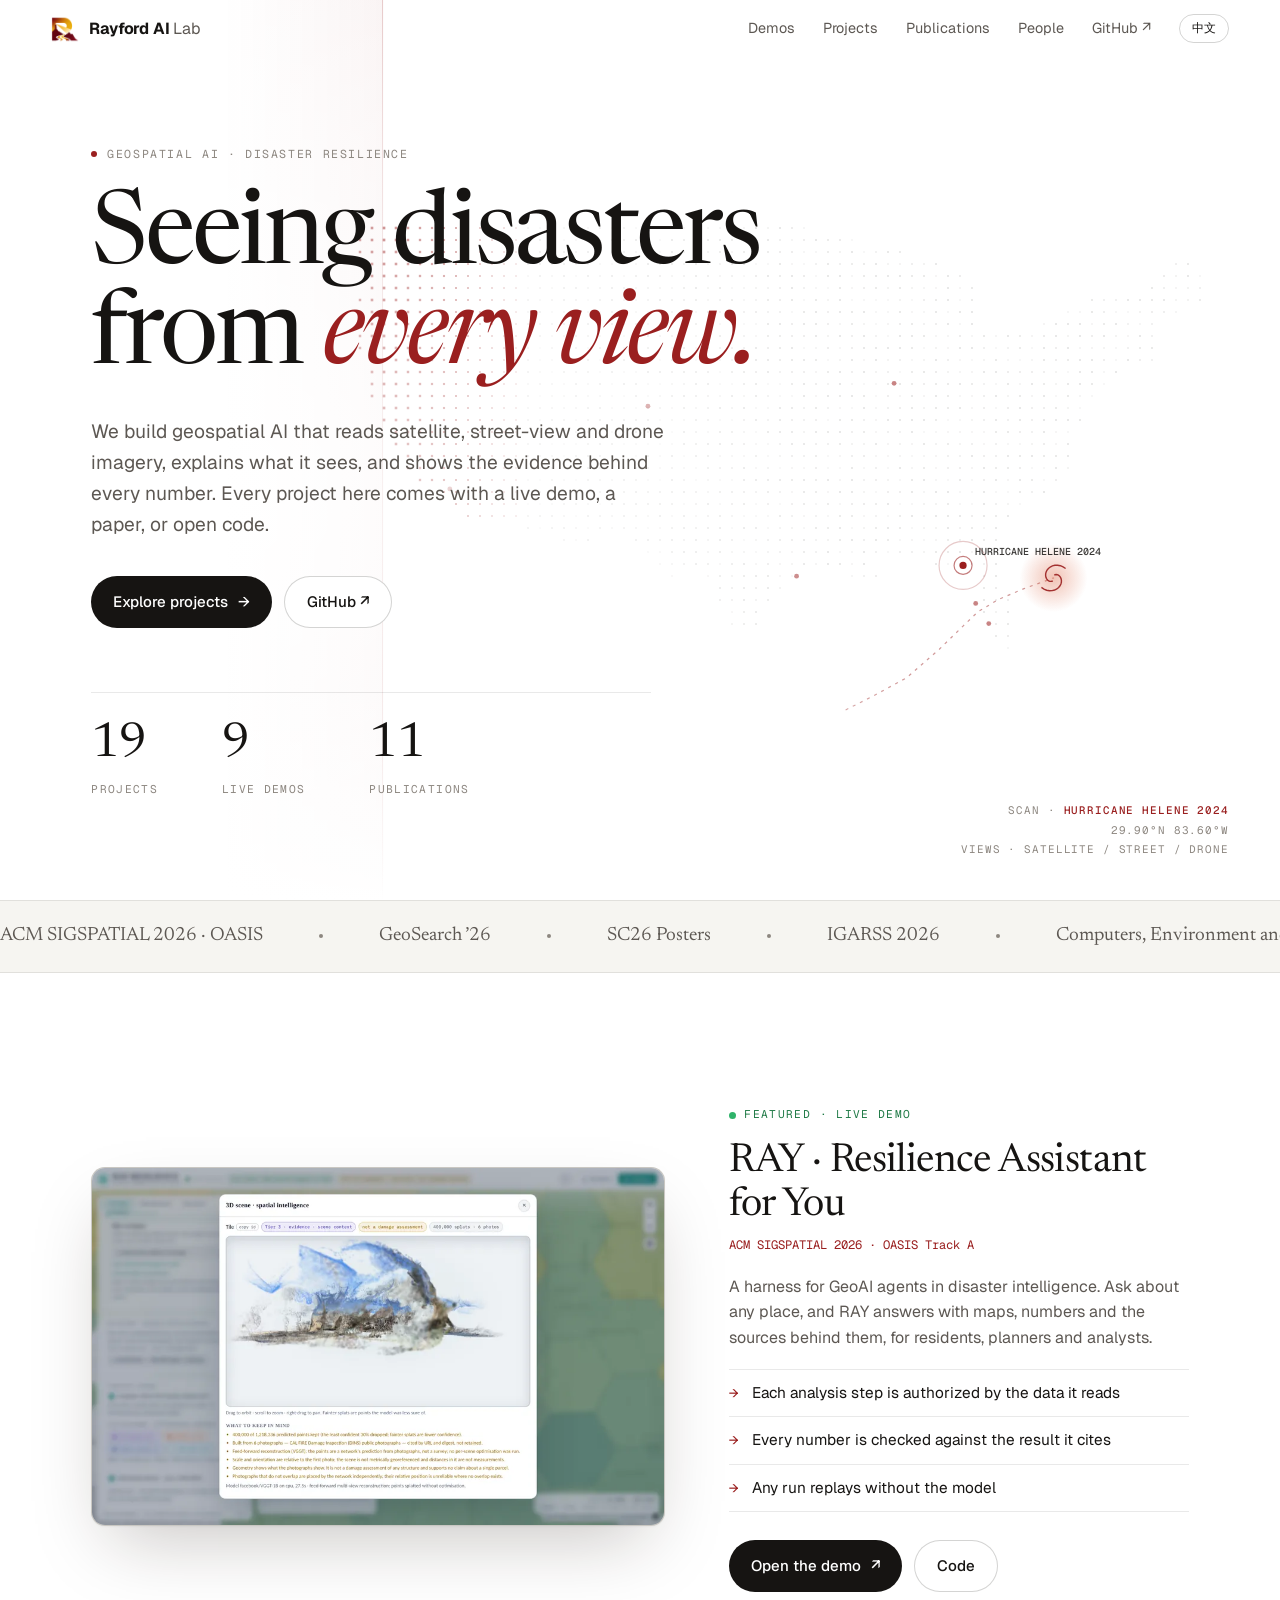
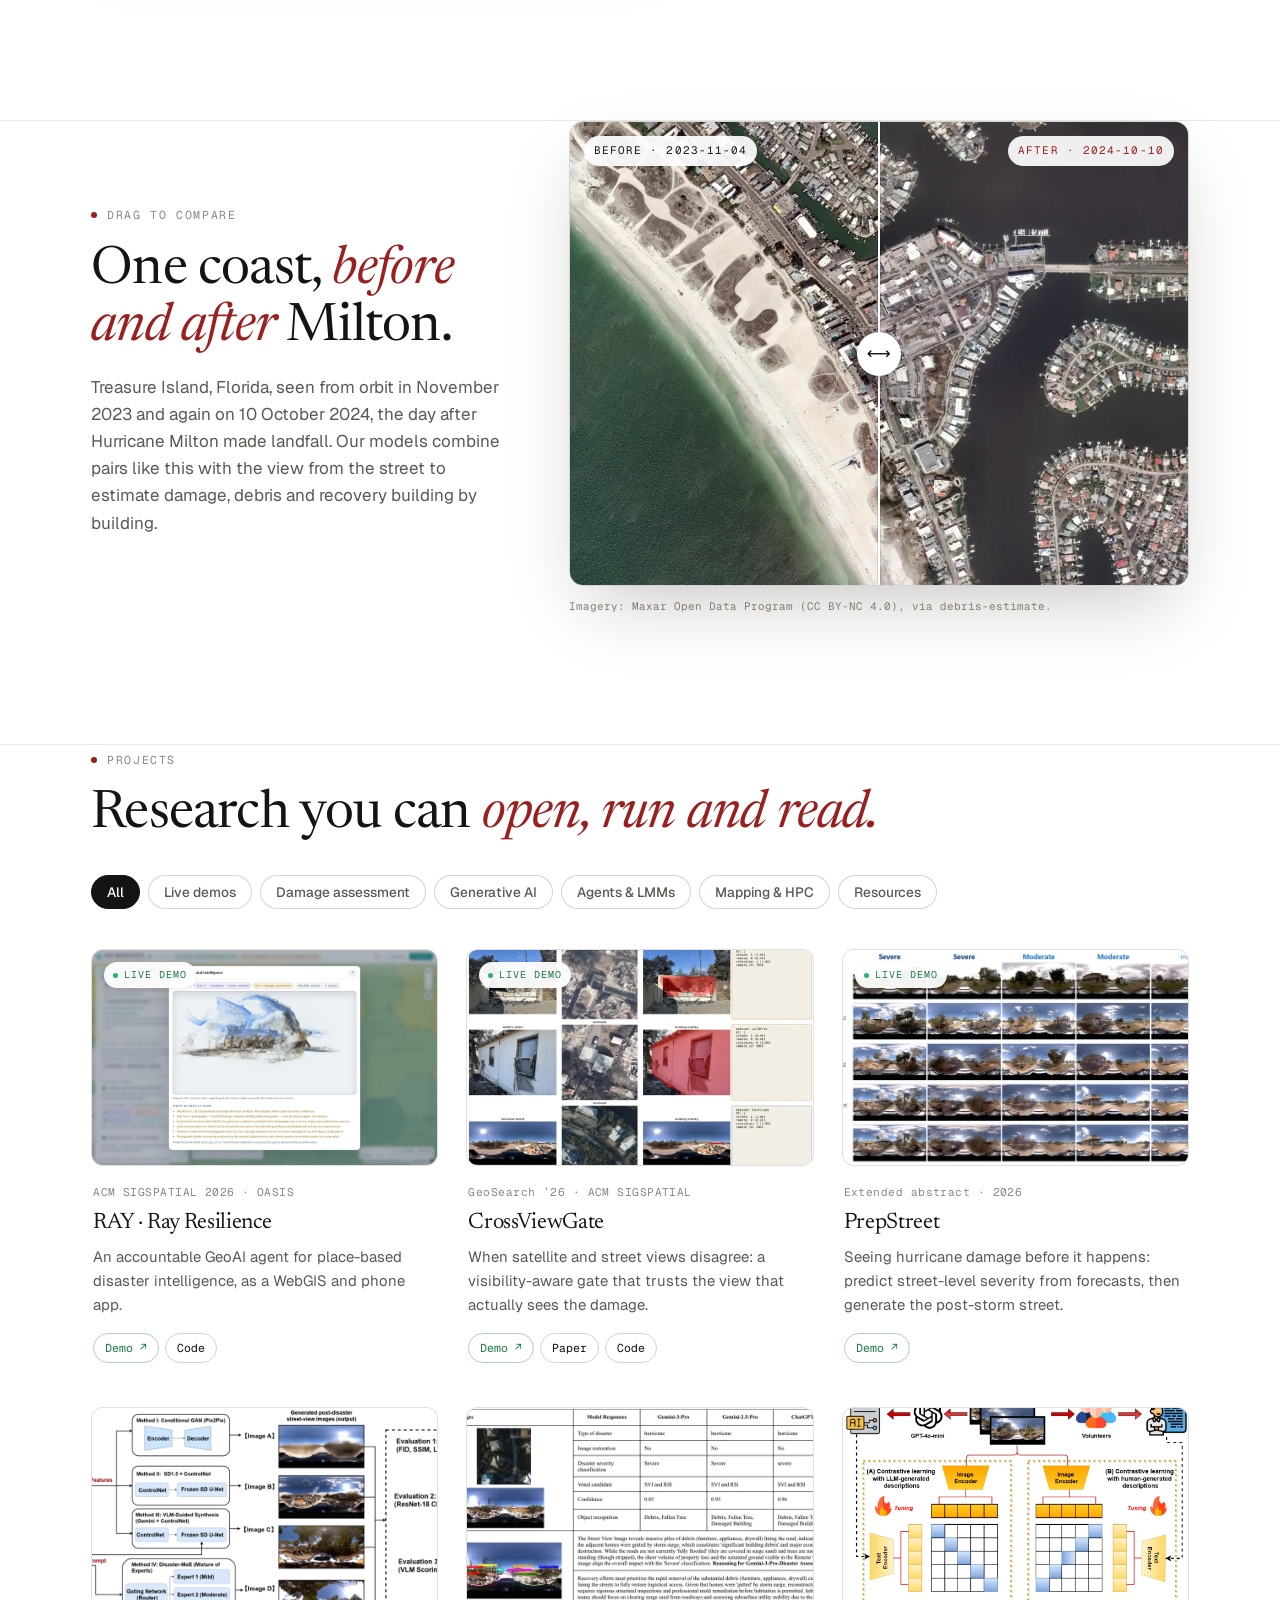
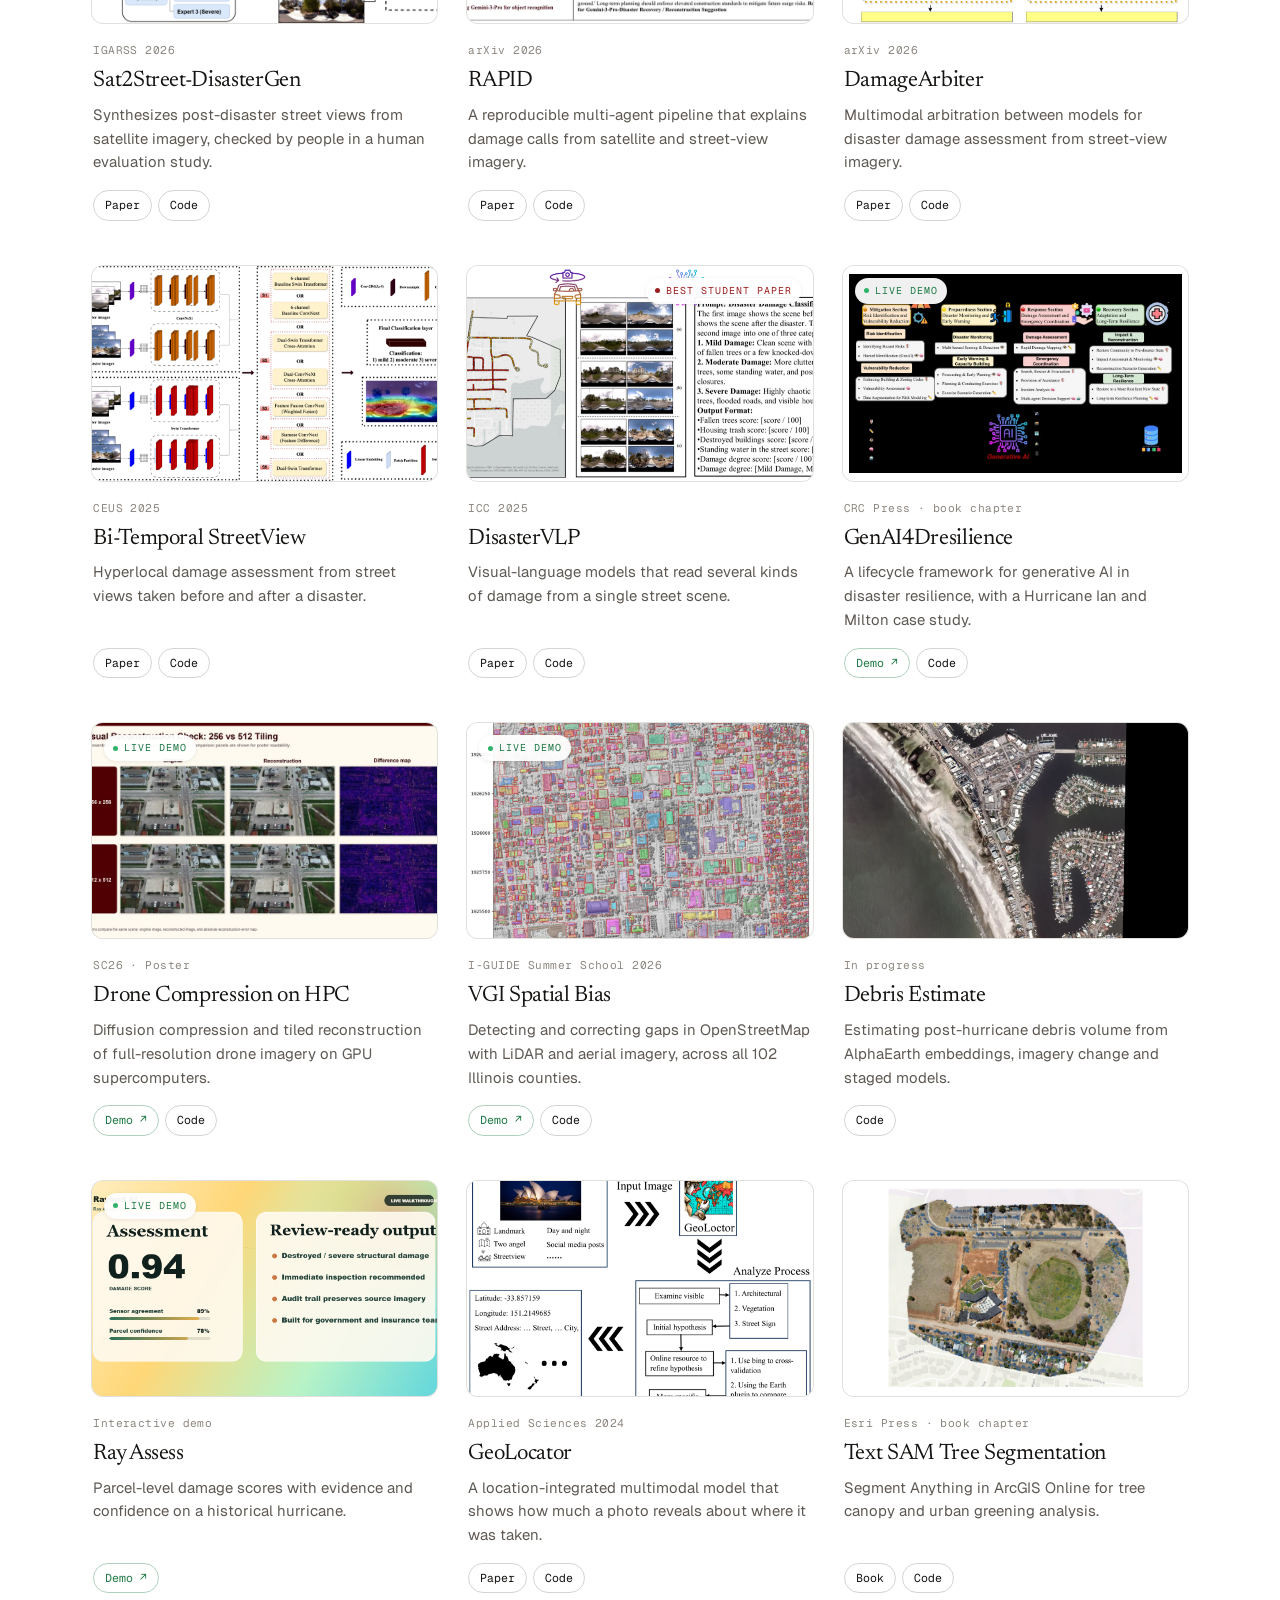
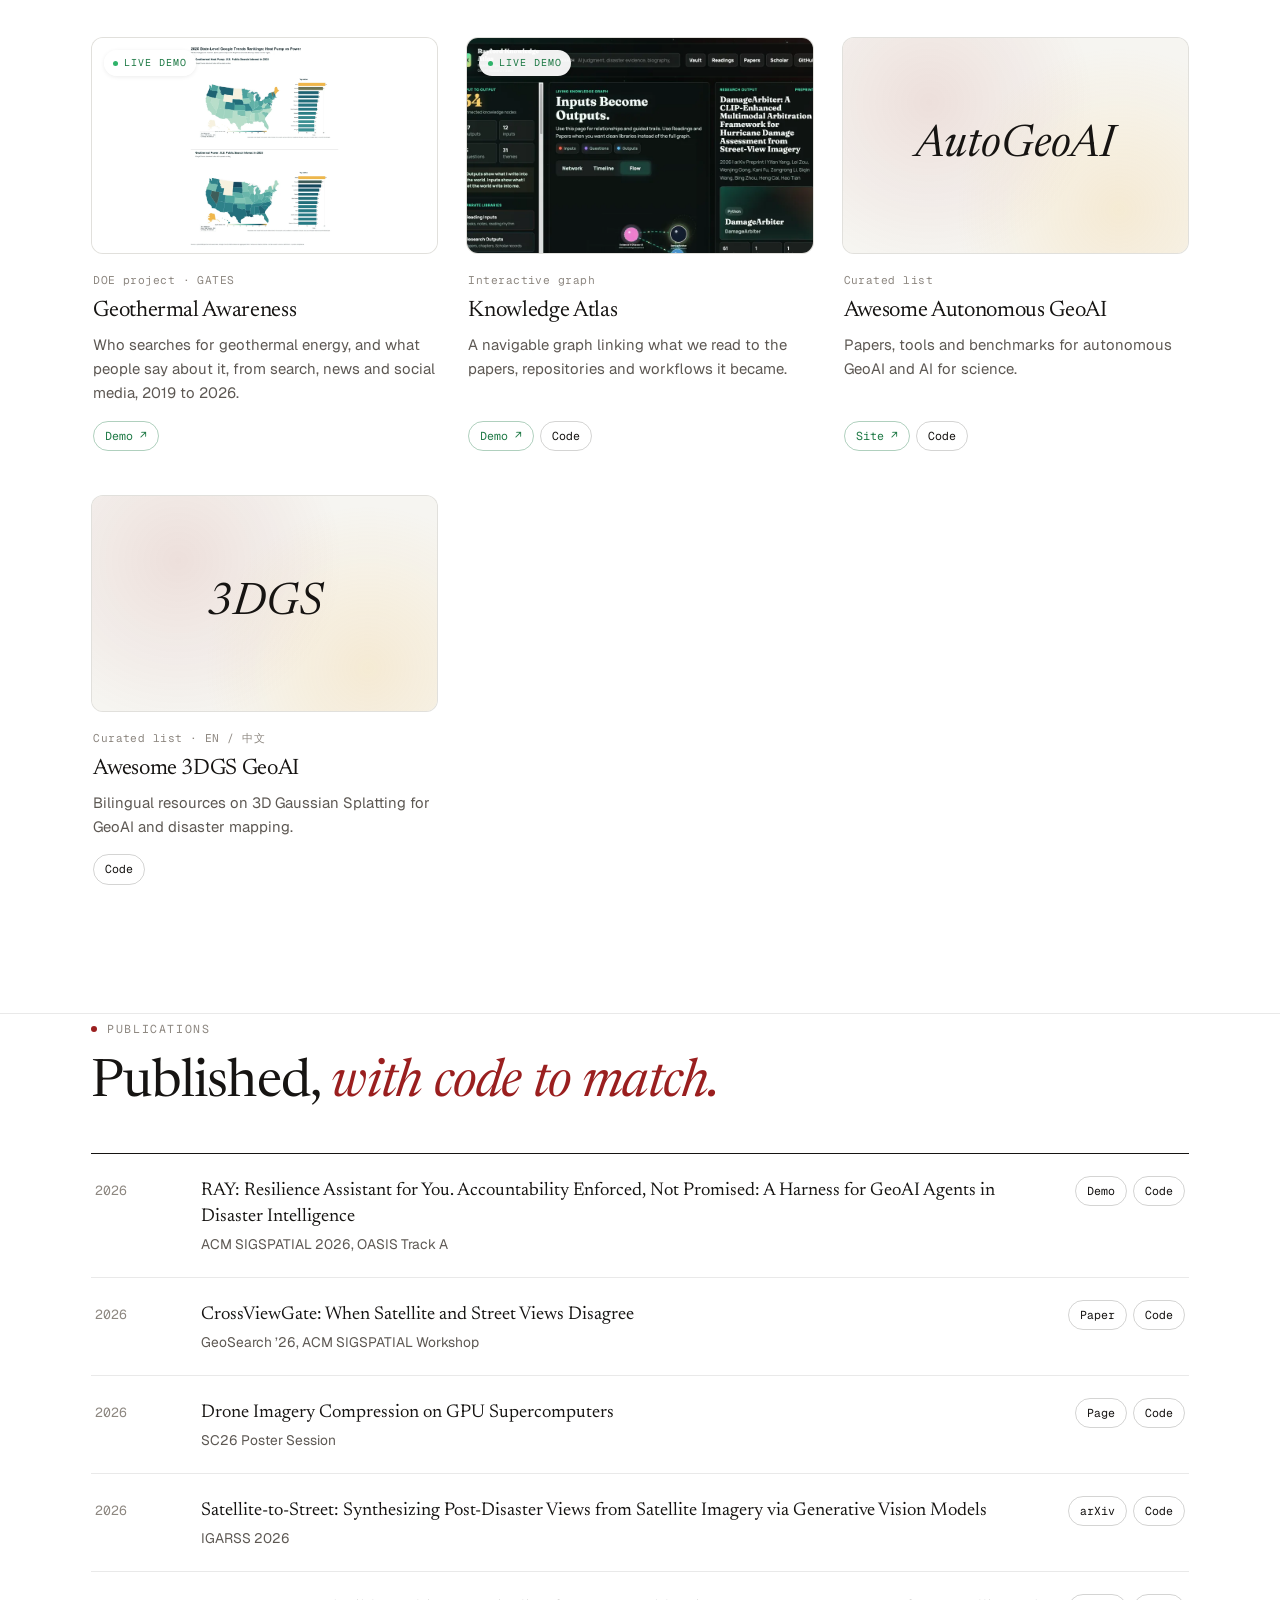
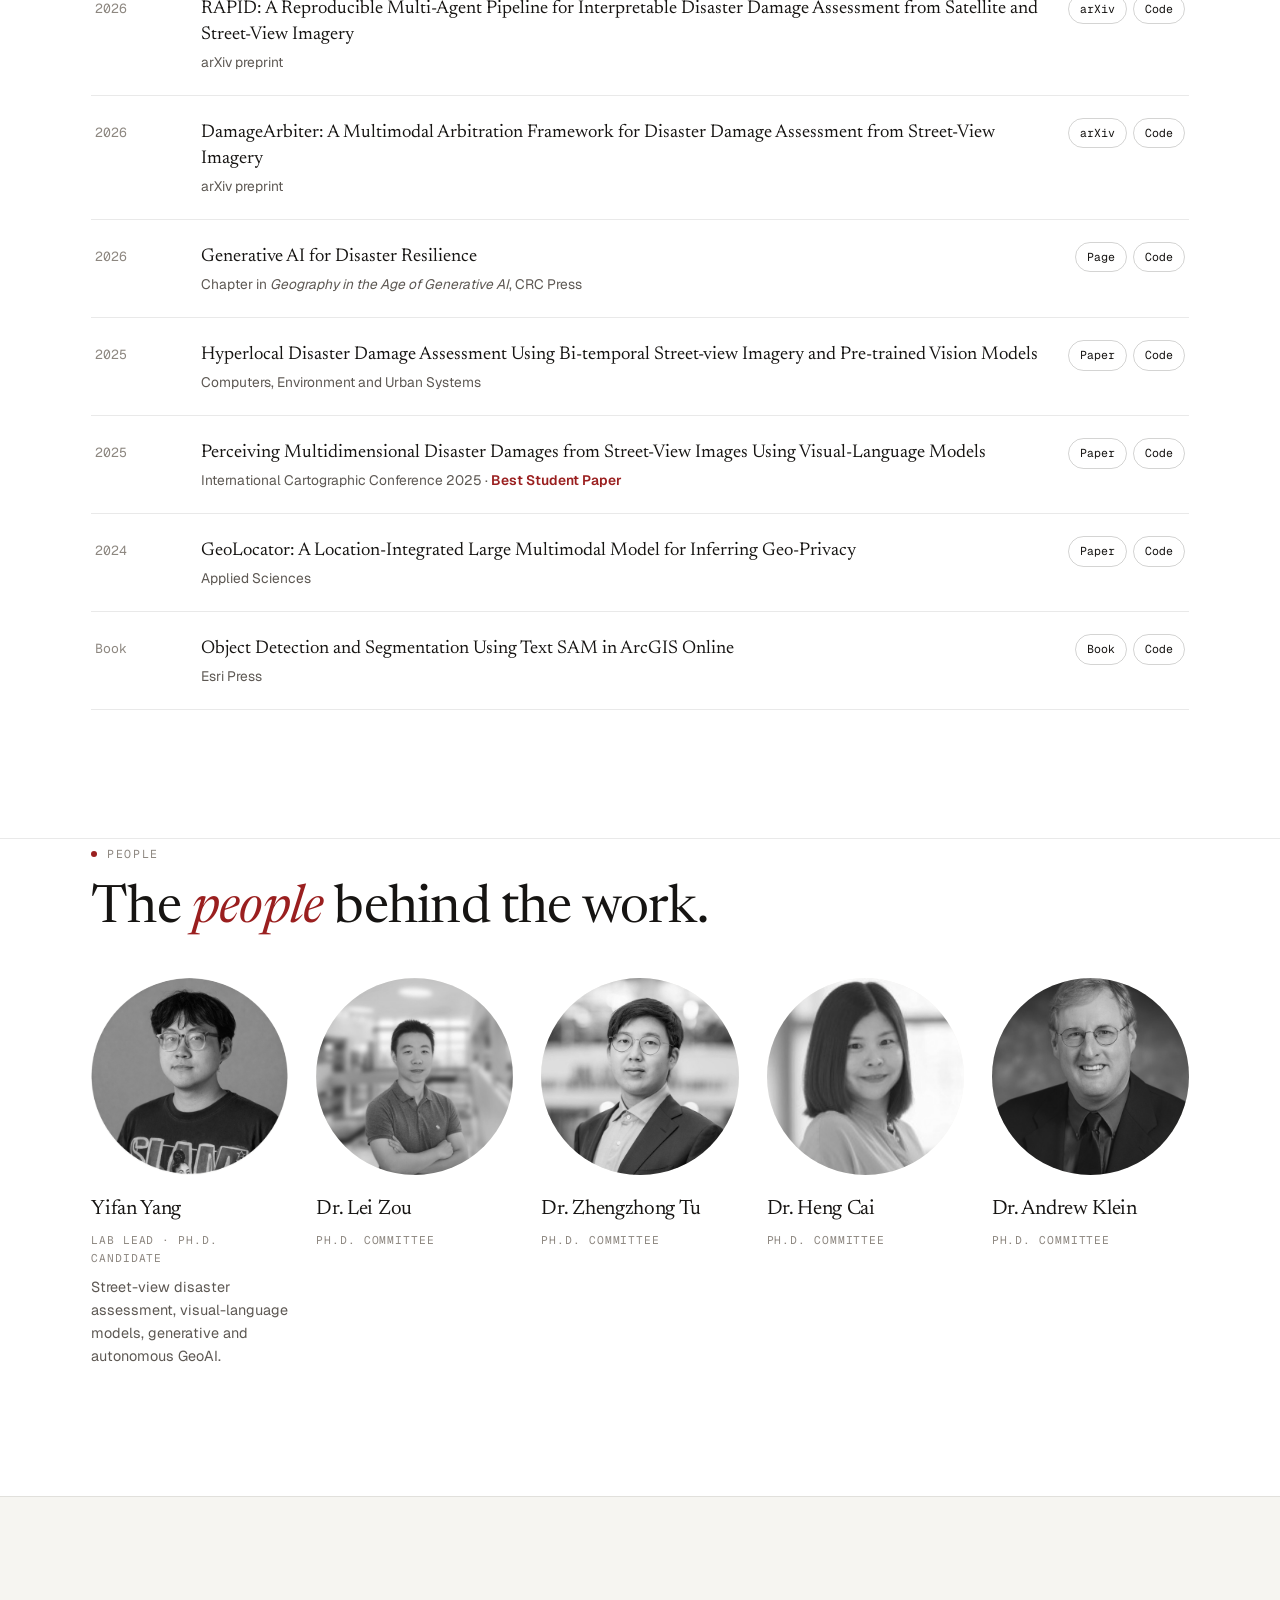
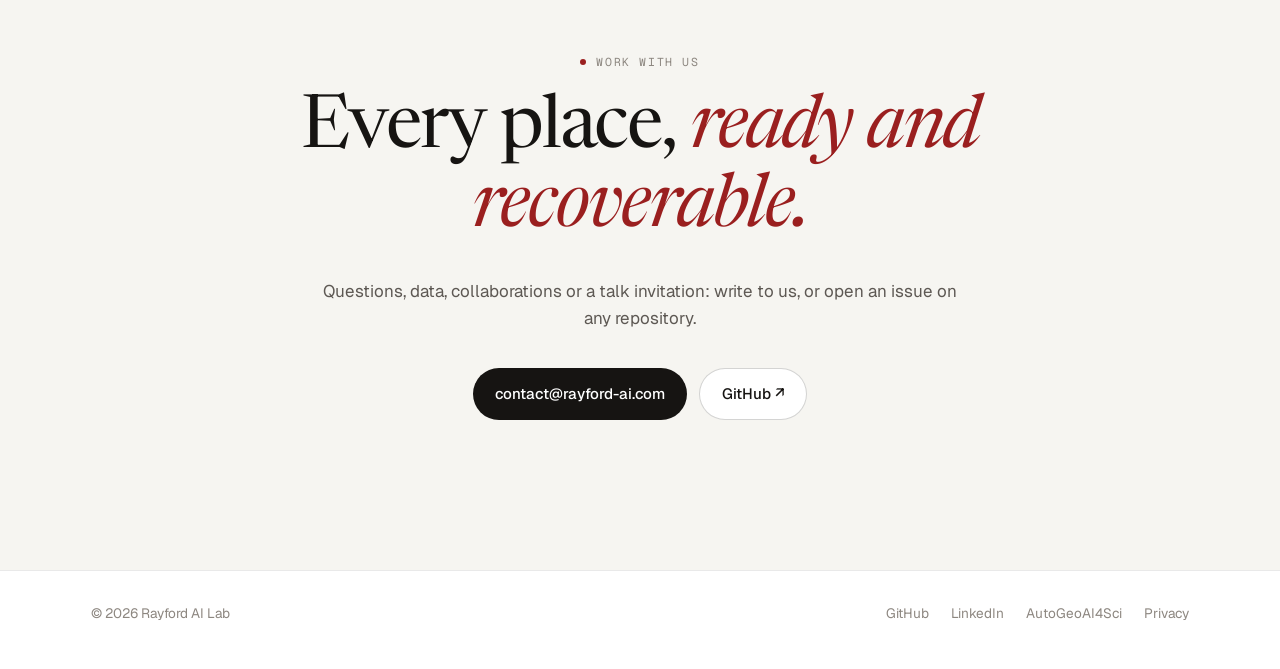
==== commit 8496d519: "People: list advisors as Ph.D. committee, add Dr. Andrew Klein Co-Authored-By: Claude Opus 5.5 <nore" ====
--- a/index.html
+++ b/index.html
@@ -218,7 +218,7 @@
     @media (max-width: 700px) { .pubs li { grid-template-columns: 1fr; gap: 8px; } .pubs .links { flex-wrap: wrap; } }
 
     /* people */
-    .people { display: grid; grid-template-columns: repeat(auto-fill, minmax(min(100%, 220px), 1fr)); gap: 32px; margin-top: 40px; }
+    .people { display: grid; grid-template-columns: repeat(auto-fill, minmax(min(100%, 170px), 1fr)); gap: 28px; margin-top: 40px; }
     .person .ph { aspect-ratio: 1; width: min(100%, 200px); border-radius: 50%; overflow: hidden; margin-bottom: 18px; background: var(--bg2); }
     .person .ph img { width: 100%; height: 100%; object-fit: cover; filter: grayscale(1); transition: filter .5s, transform .6s; }
     .person:hover .ph img { filter: grayscale(0); transform: scale(1.04); }
@@ -531,17 +531,22 @@
           <a class="person reveal" href="https://www.linkedin.com/in/leizou" target="_blank" rel="noopener">
             <div class="ph"><img src="assets/team/lei-zou.jpeg" alt="Lei Zou 邹雷" loading="lazy"></div>
             <h3><span class="en">Dr. Lei Zou</span><span class="zh">邹雷 博士</span></h3>
-            <div class="role"><span class="en">SCIENTIFIC ADVISOR</span><span class="zh">科学顾问</span></div>
+            <div class="role"><span class="en">PH.D. COMMITTEE</span><span class="zh">博士委员会</span></div>
           </a>
           <a class="person reveal" href="https://www.linkedin.com/in/zhengzhongtu" target="_blank" rel="noopener">
             <div class="ph"><img src="assets/team/zhengzhong-tu.jpeg" alt="Zhengzhong Tu 涂正中" loading="lazy"></div>
             <h3><span class="en">Dr. Zhengzhong Tu</span><span class="zh">涂正中 博士</span></h3>
-            <div class="role"><span class="en">TECHNICAL ADVISOR</span><span class="zh">技术顾问</span></div>
+            <div class="role"><span class="en">PH.D. COMMITTEE</span><span class="zh">博士委员会</span></div>
           </a>
           <a class="person reveal" href="https://www.linkedin.com/in/heng-cai-44b90a85" target="_blank" rel="noopener">
             <div class="ph"><img src="assets/team/heng-cai.jpeg" alt="Heng Cai 蔡恒" loading="lazy"></div>
             <h3><span class="en">Dr. Heng Cai</span><span class="zh">蔡恒 博士</span></h3>
-            <div class="role"><span class="en">TECHNICAL ADVISOR</span><span class="zh">技术顾问</span></div>
+            <div class="role"><span class="en">PH.D. COMMITTEE</span><span class="zh">博士委员会</span></div>
+          </a>
+          <a class="person reveal" href="https://artsci.tamu.edu/geography/contact/profiles/andrew-klein.html" target="_blank" rel="noopener">
+            <div class="ph"><img src="assets/team/andrew-klein.jpeg" alt="Andrew Klein" loading="lazy"></div>
+            <h3><span class="en">Dr. Andrew Klein</span><span class="zh">Andrew Klein 博士</span></h3>
+            <div class="role"><span class="en">PH.D. COMMITTEE</span><span class="zh">博士委员会</span></div>
           </a>
         </div>
       </div>
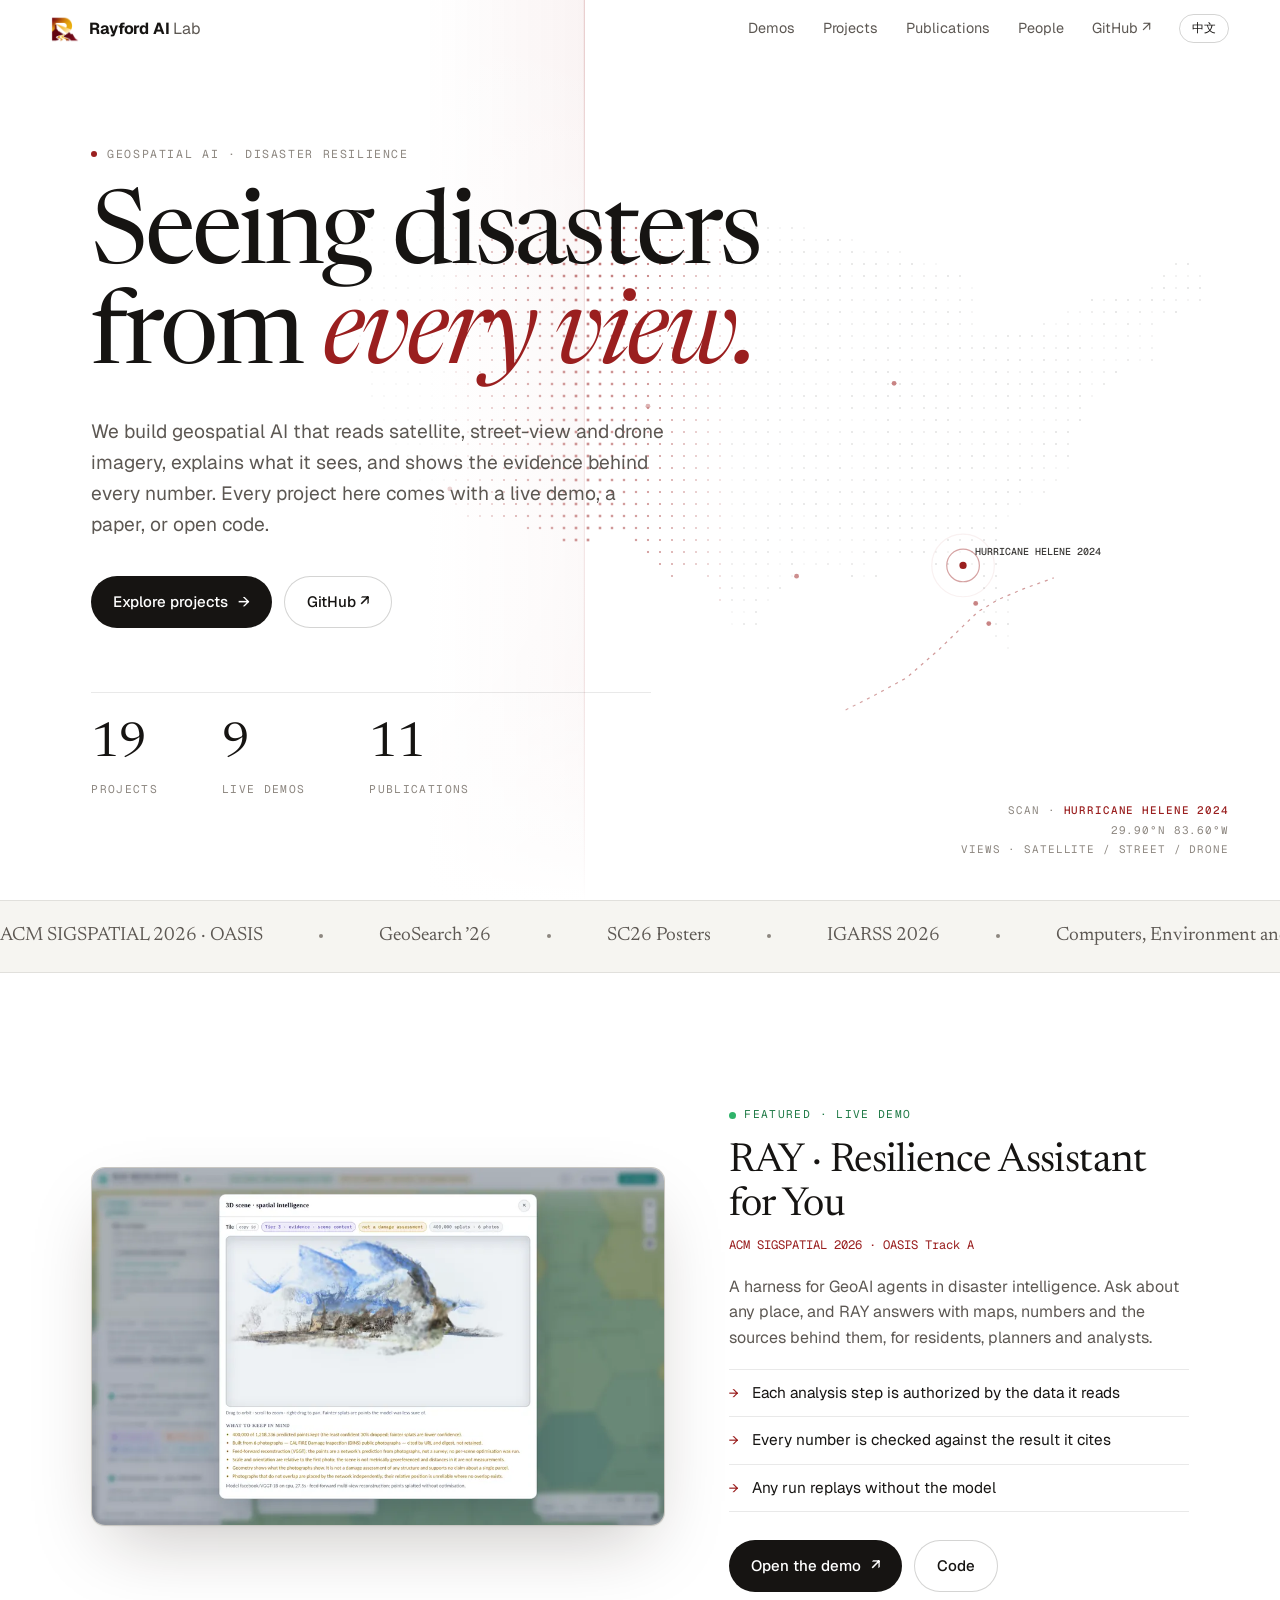
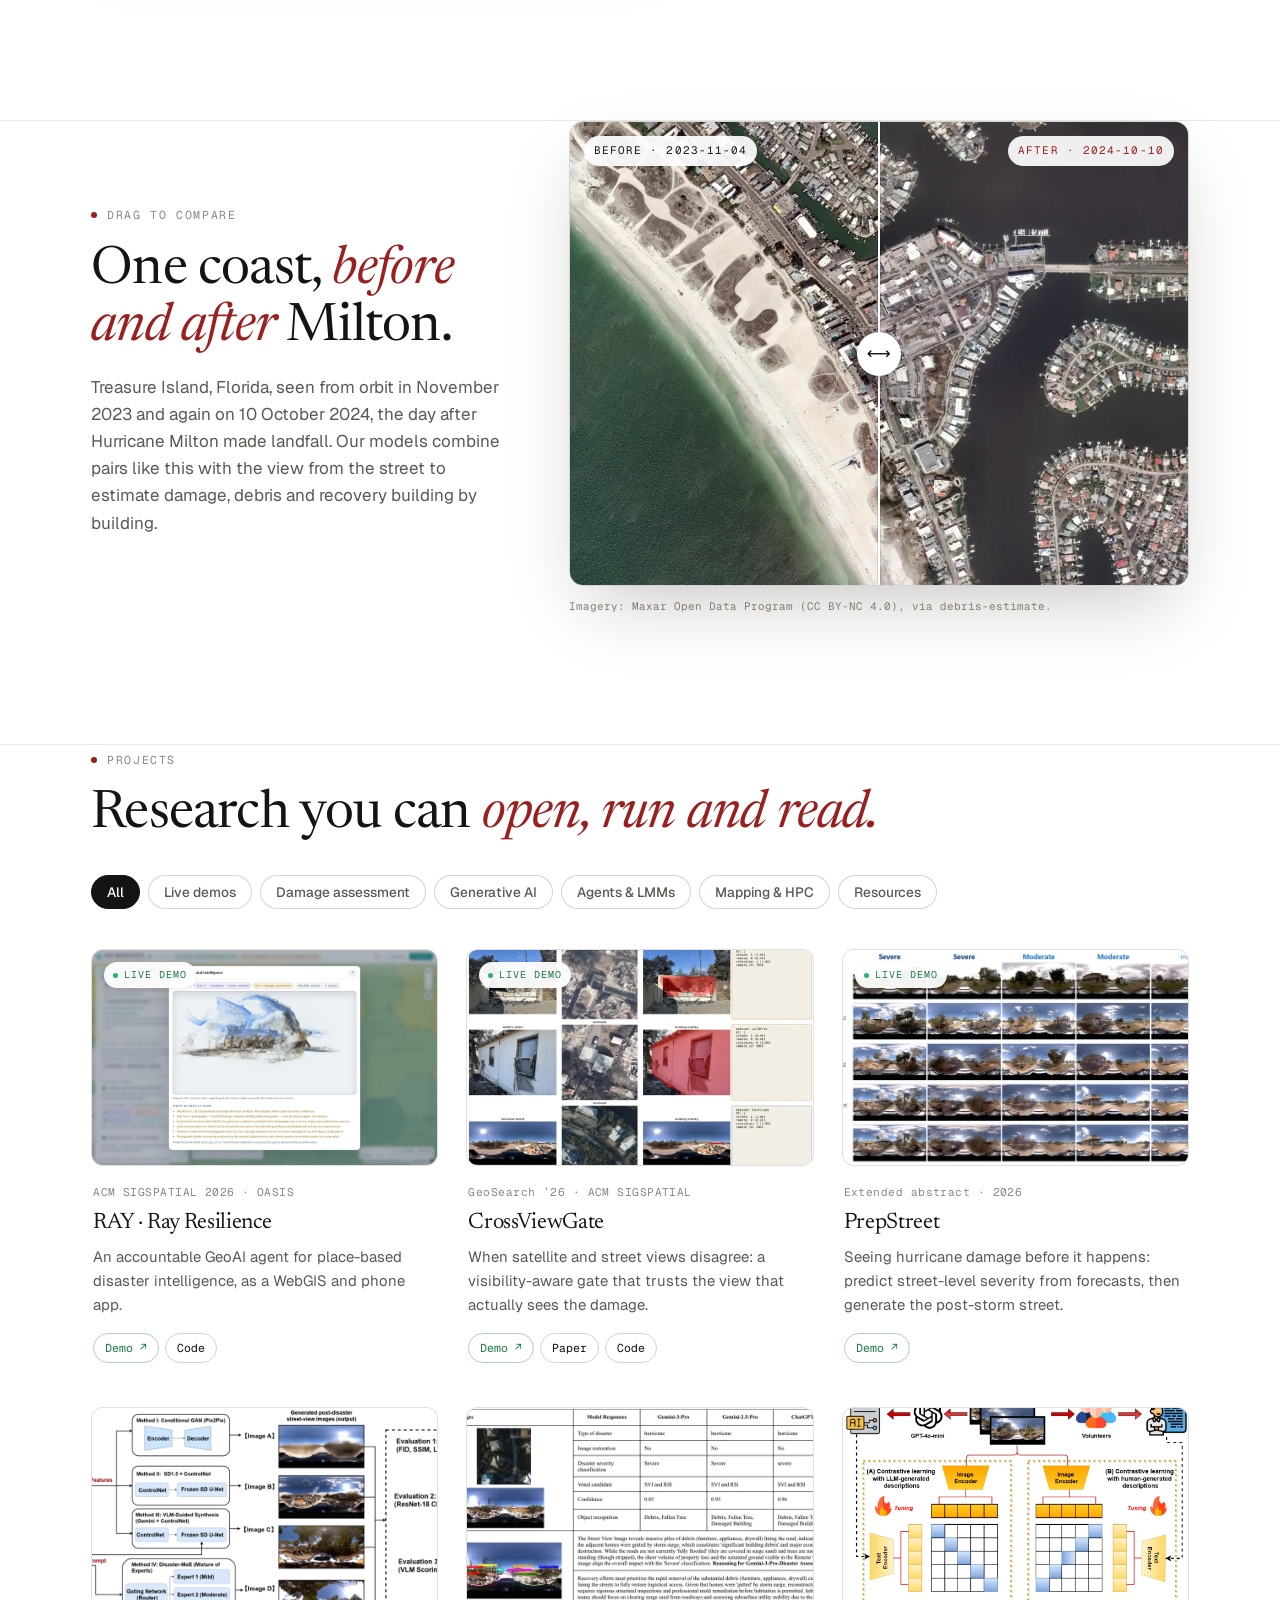
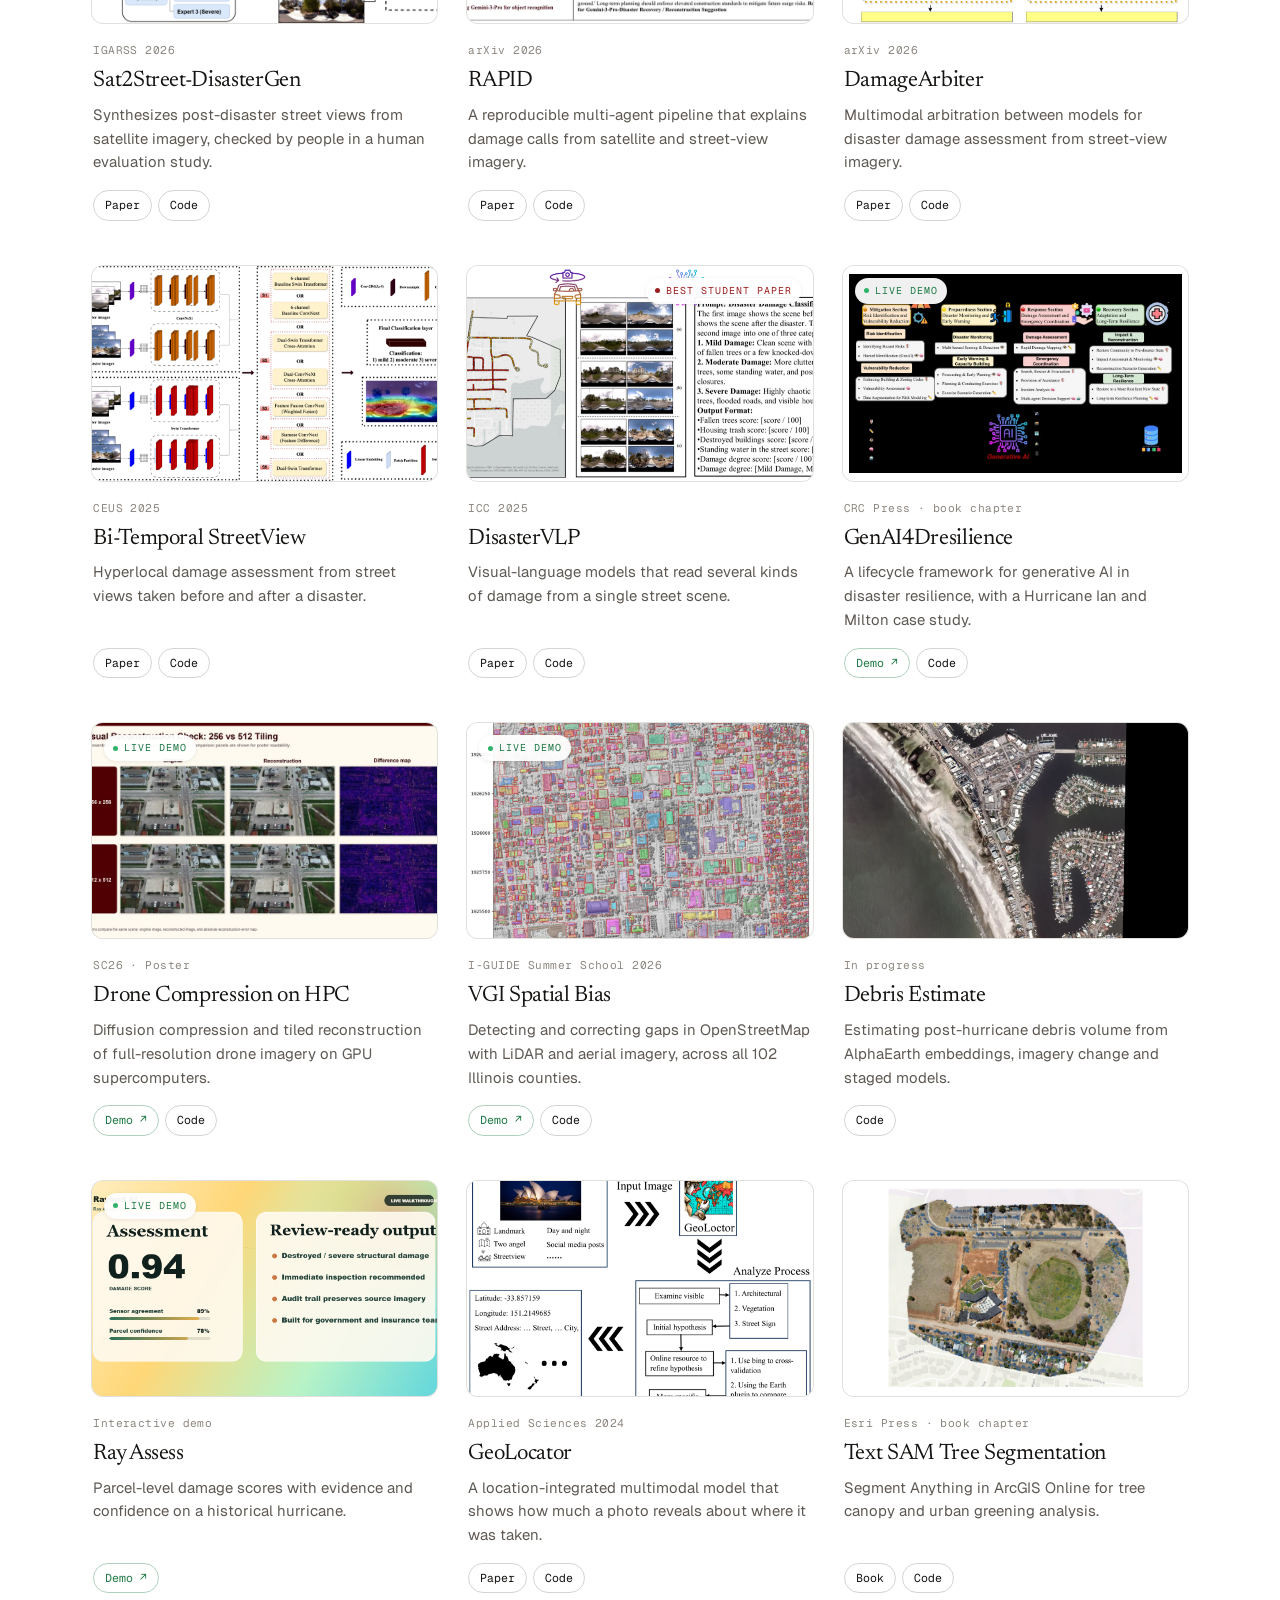
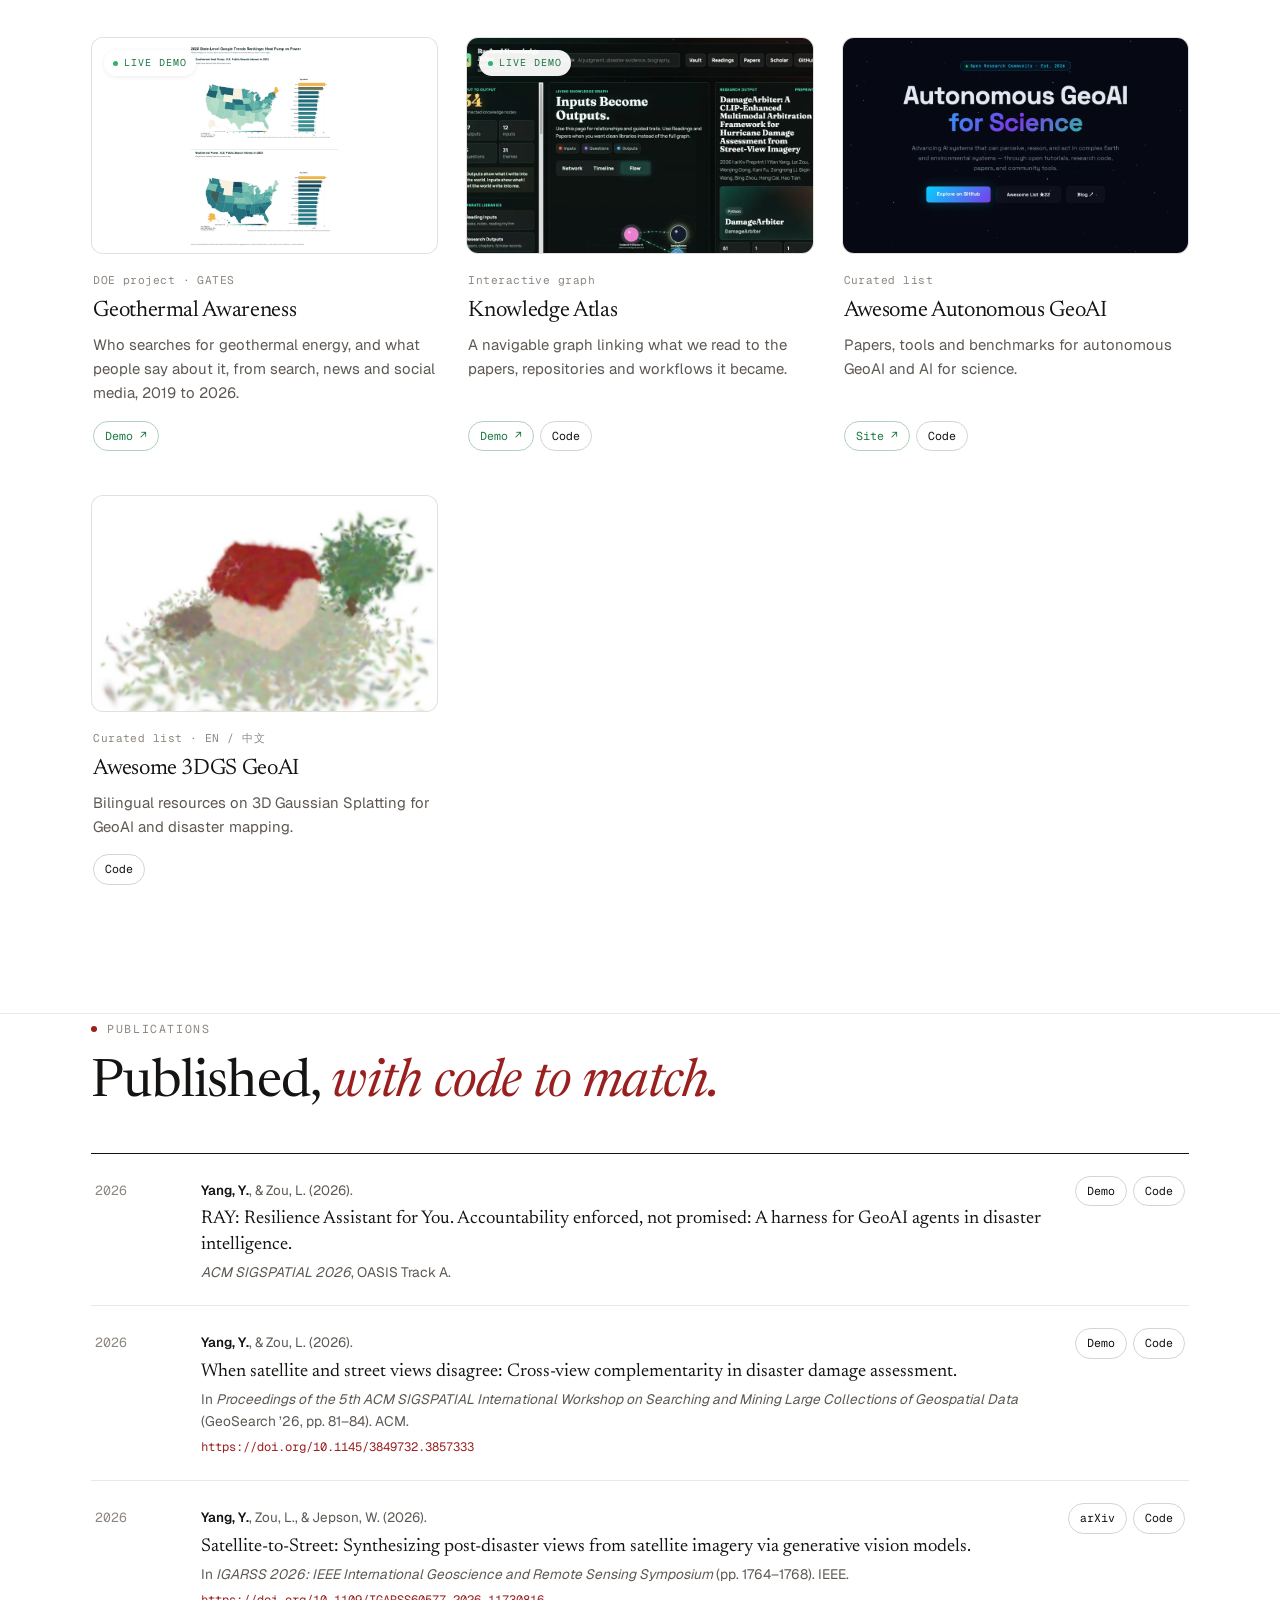
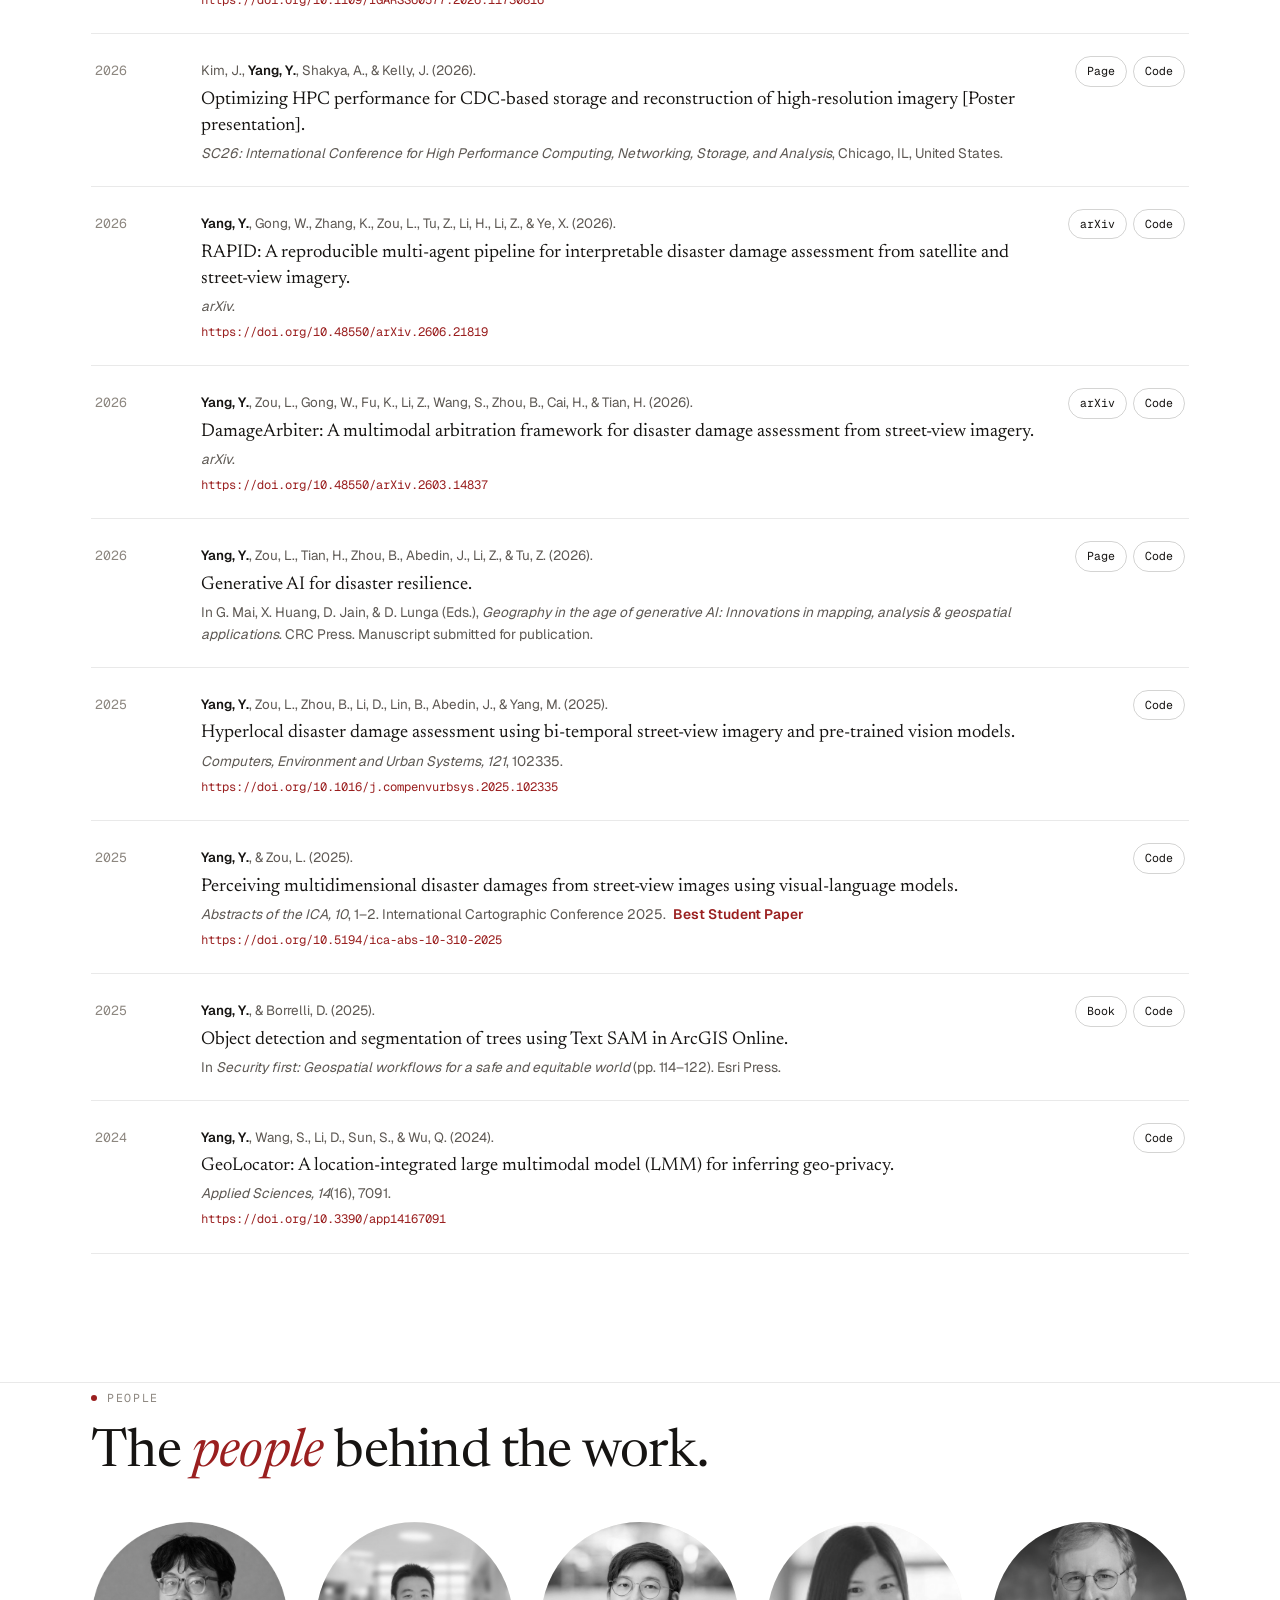
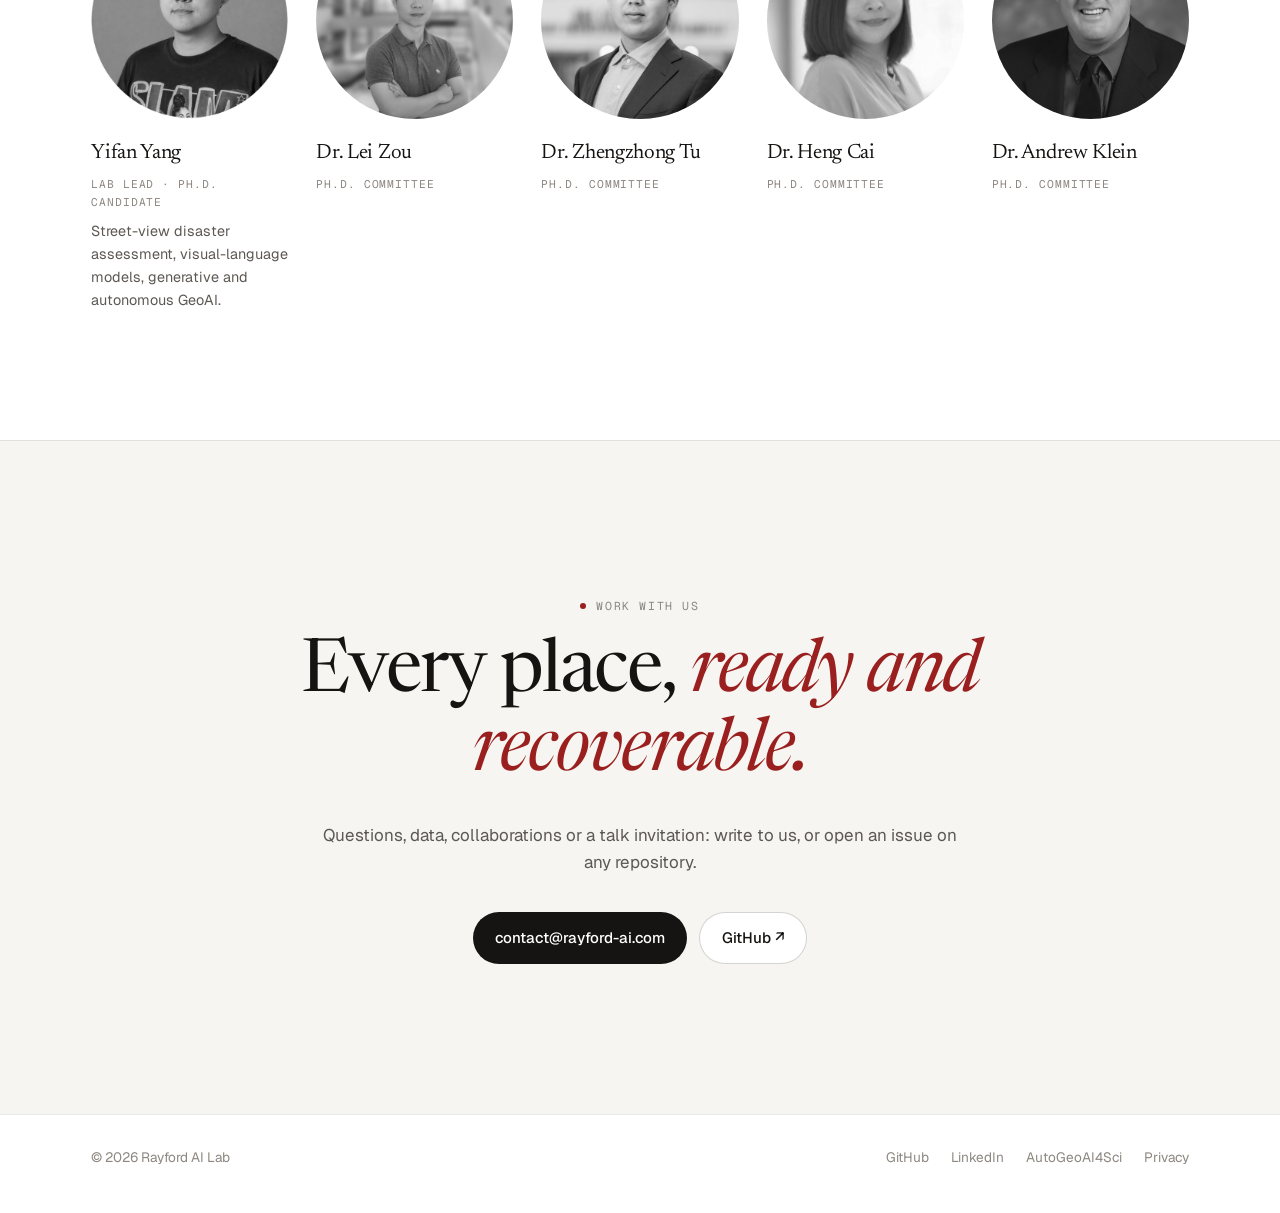
==== commit 6af532f4: "Publications in APA style with DOIs; images for the two curated lists Co-Authored-By: Claude Opus 5." ====
--- a/index.html
+++ b/index.html
@@ -213,7 +213,12 @@
     .pubs .yr { font-family: var(--mono); color: var(--dim); font-size: .82rem; padding-left: 4px; }
     .pubs .t { font-family: var(--display); font-size: 1.16rem; line-height: 1.35; }
     .pubs .v { display: block; font-family: var(--sans); font-size: .86rem; color: var(--muted); margin-top: 4px; }
-    .pubs .v b { color: var(--accent); font-weight: 600; }
+    .pubs .au { display: block; font-family: var(--sans); font-size: .84rem; color: var(--muted); margin-bottom: 4px; }
+    .pubs .au .me { color: var(--text); font-weight: 600; }
+    .pubs .v i { font-style: italic; }
+    .pubs .v .award { color: var(--accent); font-weight: 600; margin-left: 4px; white-space: nowrap; }
+    .pubs .doi { display: inline-block; margin-top: 6px; font-family: var(--mono); font-size: .76rem; color: var(--accent); text-decoration: none; border-bottom: 1px solid transparent; word-break: break-all; }
+    .pubs .doi:hover { border-bottom-color: var(--accent); }
     .pubs .links { margin: 0; flex-wrap: nowrap; padding-right: 4px; }
     @media (max-width: 700px) { .pubs li { grid-template-columns: 1fr; gap: 8px; } .pubs .links { flex-wrap: wrap; } }
 
@@ -481,14 +486,14 @@
           </article>
 
           <article class="card reveal" data-t="res">
-            <a class="thumb" href="https://autogeoai4sci.github.io/" target="_blank" rel="noopener"><div class="glyph">AutoGeoAI</div></a>
+            <a class="thumb" href="https://autogeoai4sci.github.io/" target="_blank" rel="noopener"><img src="assets/projects/autogeoai.webp" alt="AutoGeoAI4Sci site: Autonomous GeoAI for Science" loading="lazy"></a>
             <div class="body"><div class="tag">Curated list</div><h3>Awesome Autonomous GeoAI</h3>
               <p><span class="en">Papers, tools and benchmarks for autonomous GeoAI and AI for science.</span><span class="zh">自主 GeoAI 与 AI for Science 的论文、工具与基准合集。</span></p>
               <div class="links"><a class="demo" href="https://autogeoai4sci.github.io/" target="_blank" rel="noopener">Site ↗</a><a href="https://github.com/Rayford-AI/awesome-autonomous-geoai" target="_blank" rel="noopener">Code</a></div></div>
           </article>
 
           <article class="card reveal" data-t="res">
-            <a class="thumb" href="https://github.com/Rayford-AI/awesome-3dgs-geoai" target="_blank" rel="noopener"><div class="glyph">3DGS</div></a>
+            <a class="thumb" href="https://github.com/Rayford-AI/awesome-3dgs-geoai" target="_blank" rel="noopener"><img src="assets/projects/3dgs.webp" alt="A house, tree and debris drawn as thousands of 3D Gaussians" loading="lazy"></a>
             <div class="body"><div class="tag">Curated list · EN / 中文</div><h3>Awesome 3DGS GeoAI</h3>
               <p><span class="en">Bilingual resources on 3D Gaussian Splatting for GeoAI and disaster mapping.</span><span class="zh">3D 高斯泼溅在 GeoAI 与灾害制图中的中英双语资源。</span></p>
               <div class="links"><a href="https://github.com/Rayford-AI/awesome-3dgs-geoai" target="_blank" rel="noopener">Code</a></div></div>
@@ -502,17 +507,17 @@
         <div class="eyebrow reveal"><span class="en">Publications</span><span class="zh">论文</span></div>
         <h2 class="reveal"><span class="en">Published, <em>with code to match.</em></span><span class="zh">已发表，<em>并配有代码。</em></span></h2>
         <ol class="pubs" id="pubs">
-          <li class="reveal"><span class="yr">2026</span><div><span class="t">RAY: Resilience Assistant for You. Accountability Enforced, Not Promised: A Harness for GeoAI Agents in Disaster Intelligence</span><span class="v">ACM SIGSPATIAL 2026, OASIS Track A</span></div><div class="links"><a href="https://rayford295.github.io/ray-resilience/" target="_blank" rel="noopener">Demo</a><a href="https://github.com/Rayford-AI/ray-resilience" target="_blank" rel="noopener">Code</a></div></li>
-          <li class="reveal"><span class="yr">2026</span><div><span class="t">CrossViewGate: When Satellite and Street Views Disagree</span><span class="v">GeoSearch ’26, ACM SIGSPATIAL Workshop</span></div><div class="links"><a href="https://dl.acm.org/doi/10.1145/3849732.3857333" target="_blank" rel="noopener">Paper</a><a href="https://github.com/Rayford-AI/CrossViewGate" target="_blank" rel="noopener">Code</a></div></li>
-          <li class="reveal"><span class="yr">2026</span><div><span class="t">Drone Imagery Compression on GPU Supercomputers</span><span class="v">SC26 Poster Session</span></div><div class="links"><a href="https://rayford295.github.io/drone-compression-hpc/" target="_blank" rel="noopener">Page</a><a href="https://github.com/Rayford-AI/drone-compression-hpc" target="_blank" rel="noopener">Code</a></div></li>
-          <li class="reveal"><span class="yr">2026</span><div><span class="t">Satellite-to-Street: Synthesizing Post-Disaster Views from Satellite Imagery via Generative Vision Models</span><span class="v">IGARSS 2026</span></div><div class="links"><a href="https://arxiv.org/abs/2603.20697" target="_blank" rel="noopener">arXiv</a><a href="https://github.com/Rayford-AI/Sat2Street-DisasterGen" target="_blank" rel="noopener">Code</a></div></li>
-          <li class="reveal"><span class="yr">2026</span><div><span class="t">RAPID: A Reproducible Multi-Agent Pipeline for Interpretable Disaster Damage Assessment from Satellite and Street-View Imagery</span><span class="v">arXiv preprint</span></div><div class="links"><a href="https://arxiv.org/abs/2606.21819" target="_blank" rel="noopener">arXiv</a><a href="https://github.com/Rayford-AI/RAPID" target="_blank" rel="noopener">Code</a></div></li>
-          <li class="reveal"><span class="yr">2026</span><div><span class="t">DamageArbiter: A Multimodal Arbitration Framework for Disaster Damage Assessment from Street-View Imagery</span><span class="v">arXiv preprint</span></div><div class="links"><a href="https://arxiv.org/abs/2603.14837" target="_blank" rel="noopener">arXiv</a><a href="https://github.com/Rayford-AI/DamageArbiter" target="_blank" rel="noopener">Code</a></div></li>
-          <li class="reveal"><span class="yr">2026</span><div><span class="t">Generative AI for Disaster Resilience</span><span class="v">Chapter in <i>Geography in the Age of Generative AI</i>, CRC Press</span></div><div class="links"><a href="https://rayford295.github.io/GenAI4Dresilience/" target="_blank" rel="noopener">Page</a><a href="https://github.com/Rayford-AI/GenAI4Dresilience" target="_blank" rel="noopener">Code</a></div></li>
-          <li class="reveal"><span class="yr">2025</span><div><span class="t">Hyperlocal Disaster Damage Assessment Using Bi-temporal Street-view Imagery and Pre-trained Vision Models</span><span class="v">Computers, Environment and Urban Systems</span></div><div class="links"><a href="https://doi.org/10.1016/j.compenvurbsys.2025.102335" target="_blank" rel="noopener">Paper</a><a href="https://github.com/Rayford-AI/Bi-Temporal-StreetView" target="_blank" rel="noopener">Code</a></div></li>
-          <li class="reveal"><span class="yr">2025</span><div><span class="t">Perceiving Multidimensional Disaster Damages from Street-View Images Using Visual-Language Models</span><span class="v">International Cartographic Conference 2025 · <b>Best Student Paper</b></span></div><div class="links"><a href="https://doi.org/10.5194/ica-abs-10-310-2025" target="_blank" rel="noopener">Paper</a><a href="https://github.com/Rayford-AI/DisasterVLP" target="_blank" rel="noopener">Code</a></div></li>
-          <li class="reveal"><span class="yr">2024</span><div><span class="t">GeoLocator: A Location-Integrated Large Multimodal Model for Inferring Geo-Privacy</span><span class="v">Applied Sciences</span></div><div class="links"><a href="https://www.mdpi.com/2076-3417/14/16/7091" target="_blank" rel="noopener">Paper</a><a href="https://github.com/Rayford-AI/GeoLocator" target="_blank" rel="noopener">Code</a></div></li>
-          <li class="reveal"><span class="yr">Book</span><div><span class="t">Object Detection and Segmentation Using Text SAM in ArcGIS Online</span><span class="v">Esri Press</span></div><div class="links"><a href="https://www.esri.com/en-us/esri-press/browse/security-first-geospatial-workflows-for-a-safe-and-equitable-world" target="_blank" rel="noopener">Book</a><a href="https://github.com/Rayford-AI/ArcGIS-SAM-TreeSegmentation" target="_blank" rel="noopener">Code</a></div></li>
+          <li class="reveal"><span class="yr">2026</span><div><span class="au"><b class="me">Yang, Y.</b>, &amp; Zou, L. (2026).</span><span class="t">RAY: Resilience Assistant for You. Accountability enforced, not promised: A harness for GeoAI agents in disaster intelligence.</span><span class="v"><i>ACM SIGSPATIAL 2026</i>, OASIS Track A.</span></div><div class="links"><a href="https://rayford295.github.io/ray-resilience/" target="_blank" rel="noopener">Demo</a><a href="https://github.com/Rayford-AI/ray-resilience" target="_blank" rel="noopener">Code</a></div></li>
+          <li class="reveal"><span class="yr">2026</span><div><span class="au"><b class="me">Yang, Y.</b>, &amp; Zou, L. (2026).</span><span class="t">When satellite and street views disagree: Cross-view complementarity in disaster damage assessment.</span><span class="v">In <i>Proceedings of the 5th ACM SIGSPATIAL International Workshop on Searching and Mining Large Collections of Geospatial Data</i> (GeoSearch ’26, pp. 81–84). ACM.</span><a class="doi" href="https://doi.org/10.1145/3849732.3857333" target="_blank" rel="noopener">https://doi.org/10.1145/3849732.3857333</a></div><div class="links"><a href="https://rayford295.github.io/CrossViewGate/" target="_blank" rel="noopener">Demo</a><a href="https://github.com/Rayford-AI/CrossViewGate" target="_blank" rel="noopener">Code</a></div></li>
+          <li class="reveal"><span class="yr">2026</span><div><span class="au"><b class="me">Yang, Y.</b>, Zou, L., &amp; Jepson, W. (2026).</span><span class="t">Satellite-to-Street: Synthesizing post-disaster views from satellite imagery via generative vision models.</span><span class="v">In <i>IGARSS 2026: IEEE International Geoscience and Remote Sensing Symposium</i> (pp. 1764–1768). IEEE.</span><a class="doi" href="https://doi.org/10.1109/IGARSS60577.2026.11730816" target="_blank" rel="noopener">https://doi.org/10.1109/IGARSS60577.2026.11730816</a></div><div class="links"><a href="https://arxiv.org/abs/2603.20697" target="_blank" rel="noopener">arXiv</a><a href="https://github.com/Rayford-AI/Sat2Street-DisasterGen" target="_blank" rel="noopener">Code</a></div></li>
+          <li class="reveal"><span class="yr">2026</span><div><span class="au">Kim, J., <b class="me">Yang, Y.</b>, Shakya, A., &amp; Kelly, J. (2026).</span><span class="t">Optimizing HPC performance for CDC-based storage and reconstruction of high-resolution imagery [Poster presentation].</span><span class="v"><i>SC26: International Conference for High Performance Computing, Networking, Storage, and Analysis</i>, Chicago, IL, United States.</span></div><div class="links"><a href="https://rayford295.github.io/drone-compression-hpc/" target="_blank" rel="noopener">Page</a><a href="https://github.com/Rayford-AI/drone-compression-hpc" target="_blank" rel="noopener">Code</a></div></li>
+          <li class="reveal"><span class="yr">2026</span><div><span class="au"><b class="me">Yang, Y.</b>, Gong, W., Zhang, K., Zou, L., Tu, Z., Li, H., Li, Z., &amp; Ye, X. (2026).</span><span class="t">RAPID: A reproducible multi-agent pipeline for interpretable disaster damage assessment from satellite and street-view imagery.</span><span class="v"><i>arXiv</i>.</span><a class="doi" href="https://doi.org/10.48550/arXiv.2606.21819" target="_blank" rel="noopener">https://doi.org/10.48550/arXiv.2606.21819</a></div><div class="links"><a href="https://arxiv.org/abs/2606.21819" target="_blank" rel="noopener">arXiv</a><a href="https://github.com/Rayford-AI/RAPID" target="_blank" rel="noopener">Code</a></div></li>
+          <li class="reveal"><span class="yr">2026</span><div><span class="au"><b class="me">Yang, Y.</b>, Zou, L., Gong, W., Fu, K., Li, Z., Wang, S., Zhou, B., Cai, H., &amp; Tian, H. (2026).</span><span class="t">DamageArbiter: A multimodal arbitration framework for disaster damage assessment from street-view imagery.</span><span class="v"><i>arXiv</i>.</span><a class="doi" href="https://doi.org/10.48550/arXiv.2603.14837" target="_blank" rel="noopener">https://doi.org/10.48550/arXiv.2603.14837</a></div><div class="links"><a href="https://arxiv.org/abs/2603.14837" target="_blank" rel="noopener">arXiv</a><a href="https://github.com/Rayford-AI/DamageArbiter" target="_blank" rel="noopener">Code</a></div></li>
+          <li class="reveal"><span class="yr">2026</span><div><span class="au"><b class="me">Yang, Y.</b>, Zou, L., Tian, H., Zhou, B., Abedin, J., Li, Z., &amp; Tu, Z. (2026).</span><span class="t">Generative AI for disaster resilience.</span><span class="v">In G. Mai, X. Huang, D. Jain, &amp; D. Lunga (Eds.), <i>Geography in the age of generative AI: Innovations in mapping, analysis &amp; geospatial applications</i>. CRC Press. Manuscript submitted for publication.</span></div><div class="links"><a href="https://rayford295.github.io/GenAI4Dresilience/" target="_blank" rel="noopener">Page</a><a href="https://github.com/Rayford-AI/GenAI4Dresilience" target="_blank" rel="noopener">Code</a></div></li>
+          <li class="reveal"><span class="yr">2025</span><div><span class="au"><b class="me">Yang, Y.</b>, Zou, L., Zhou, B., Li, D., Lin, B., Abedin, J., &amp; Yang, M. (2025).</span><span class="t">Hyperlocal disaster damage assessment using bi-temporal street-view imagery and pre-trained vision models.</span><span class="v"><i>Computers, Environment and Urban Systems, 121</i>, 102335.</span><a class="doi" href="https://doi.org/10.1016/j.compenvurbsys.2025.102335" target="_blank" rel="noopener">https://doi.org/10.1016/j.compenvurbsys.2025.102335</a></div><div class="links"><a href="https://github.com/Rayford-AI/Bi-Temporal-StreetView" target="_blank" rel="noopener">Code</a></div></li>
+          <li class="reveal"><span class="yr">2025</span><div><span class="au"><b class="me">Yang, Y.</b>, &amp; Zou, L. (2025).</span><span class="t">Perceiving multidimensional disaster damages from street-view images using visual-language models.</span><span class="v"><i>Abstracts of the ICA, 10</i>, 1–2. International Cartographic Conference 2025. <b class="award">Best Student Paper</b></span><a class="doi" href="https://doi.org/10.5194/ica-abs-10-310-2025" target="_blank" rel="noopener">https://doi.org/10.5194/ica-abs-10-310-2025</a></div><div class="links"><a href="https://github.com/Rayford-AI/DisasterVLP" target="_blank" rel="noopener">Code</a></div></li>
+          <li class="reveal"><span class="yr">2025</span><div><span class="au"><b class="me">Yang, Y.</b>, &amp; Borrelli, D. (2025).</span><span class="t">Object detection and segmentation of trees using Text SAM in ArcGIS Online.</span><span class="v">In <i>Security first: Geospatial workflows for a safe and equitable world</i> (pp. 114–122). Esri Press.</span></div><div class="links"><a href="https://www.esri.com/en-us/esri-press/browse/security-first-geospatial-workflows-for-a-safe-and-equitable-world" target="_blank" rel="noopener">Book</a><a href="https://github.com/Rayford-AI/ArcGIS-SAM-TreeSegmentation" target="_blank" rel="noopener">Code</a></div></li>
+          <li class="reveal"><span class="yr">2024</span><div><span class="au"><b class="me">Yang, Y.</b>, Wang, S., Li, D., Sun, S., &amp; Wu, Q. (2024).</span><span class="t">GeoLocator: A location-integrated large multimodal model (LMM) for inferring geo-privacy.</span><span class="v"><i>Applied Sciences, 14</i>(16), 7091.</span><a class="doi" href="https://doi.org/10.3390/app14167091" target="_blank" rel="noopener">https://doi.org/10.3390/app14167091</a></div><div class="links"><a href="https://github.com/Rayford-AI/GeoLocator" target="_blank" rel="noopener">Code</a></div></li>
         </ol>
       </div>
     </section>
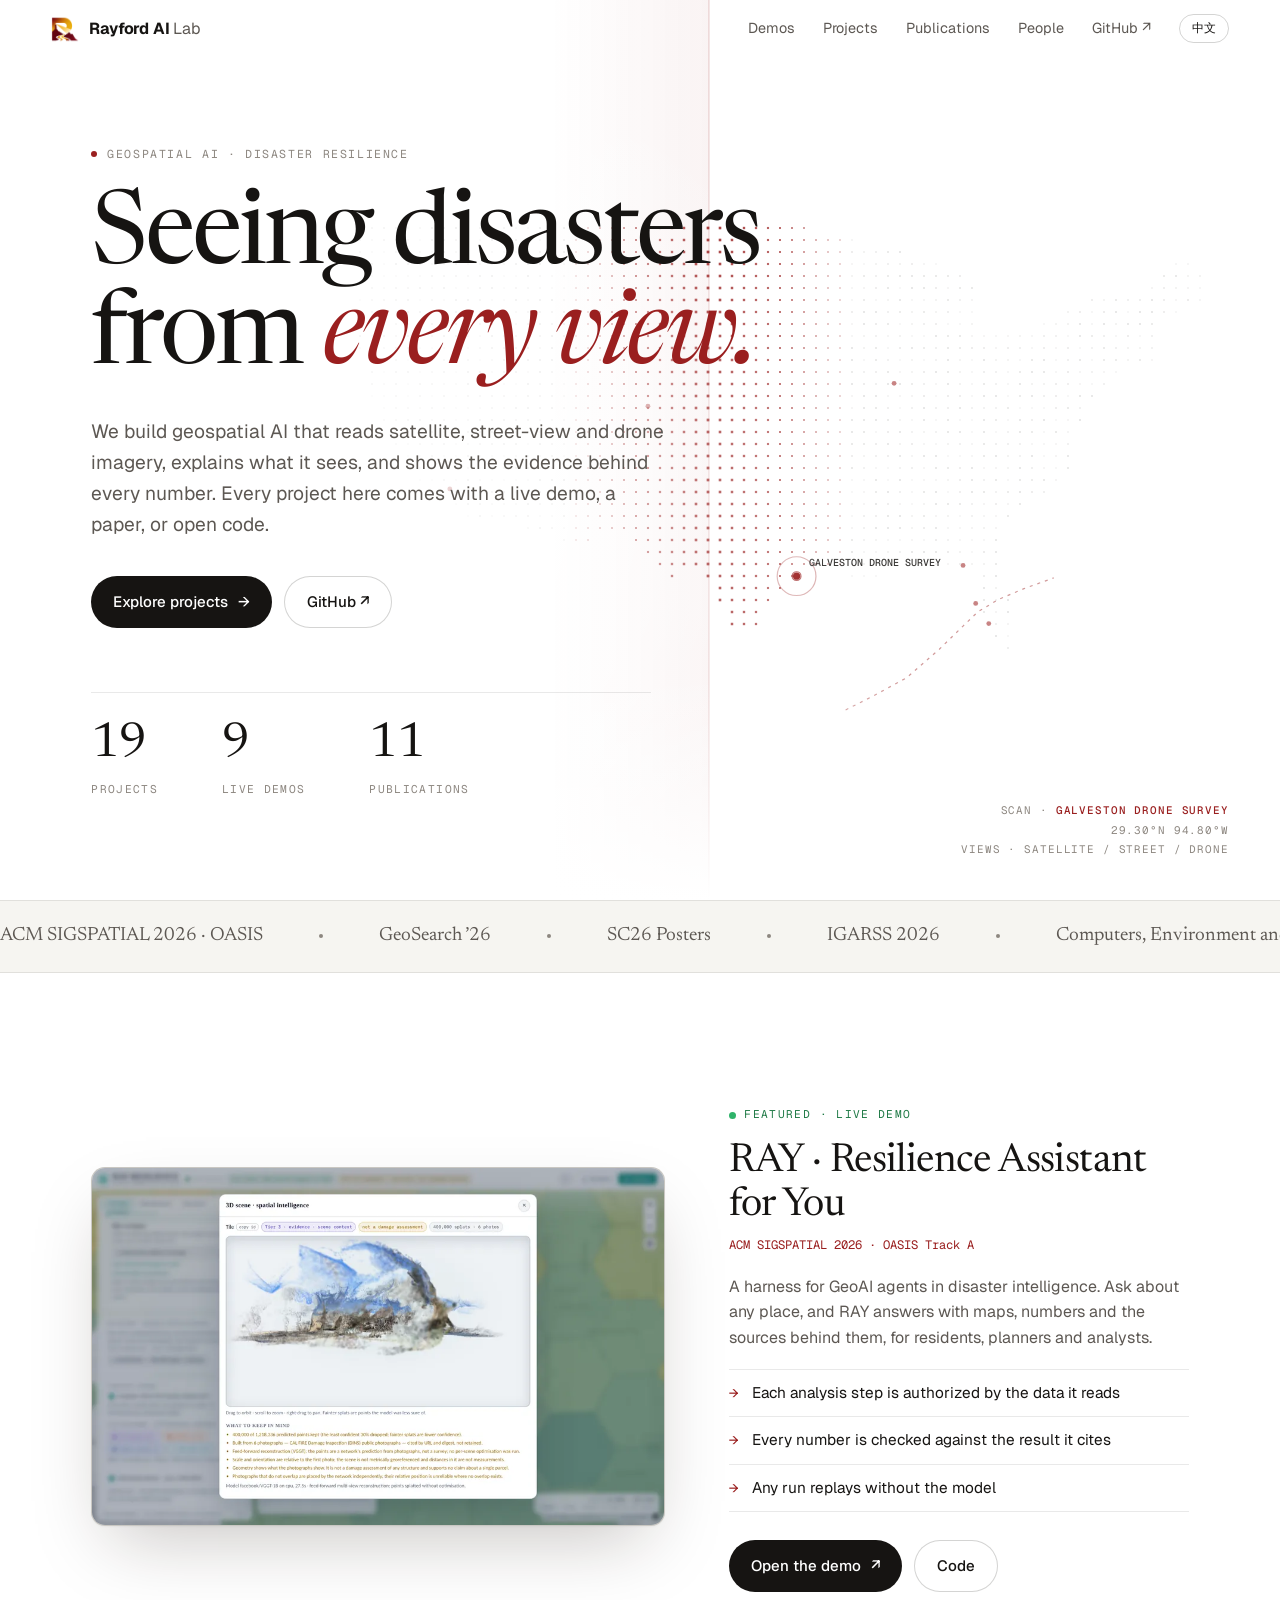
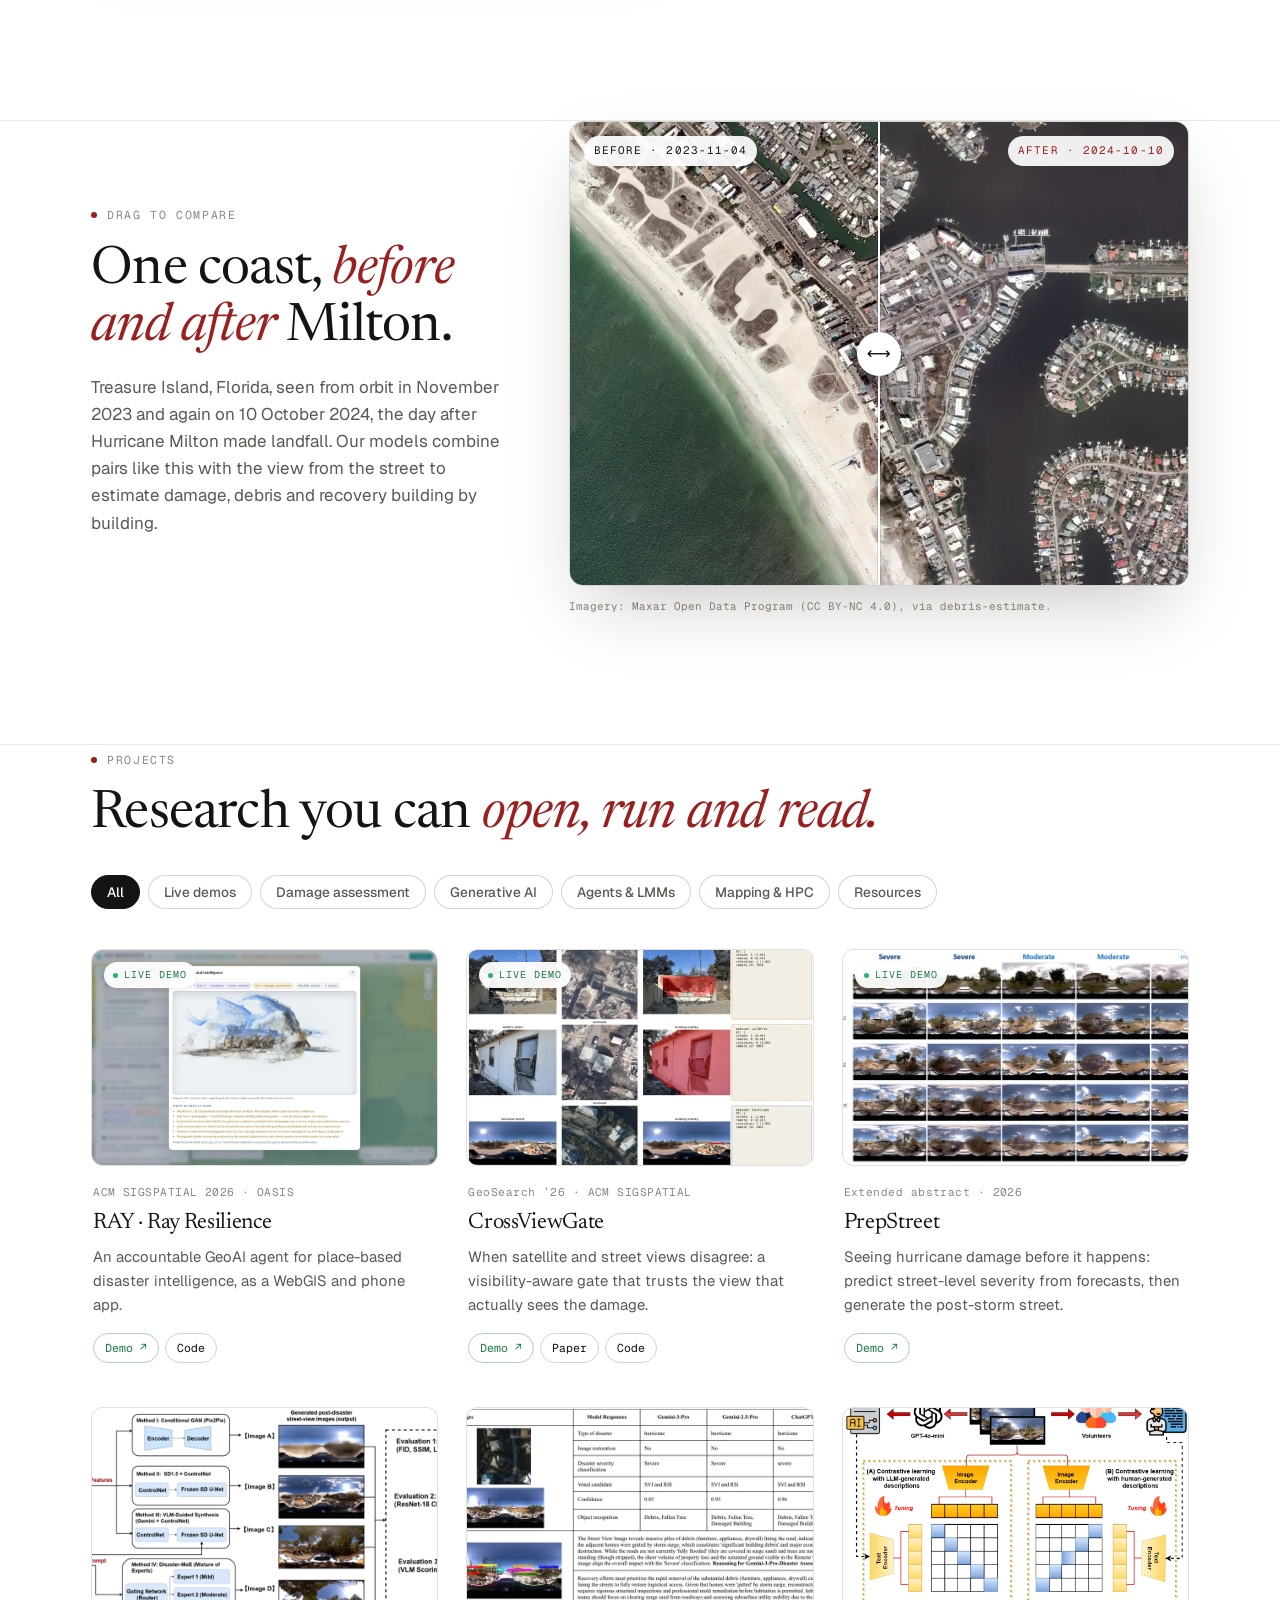
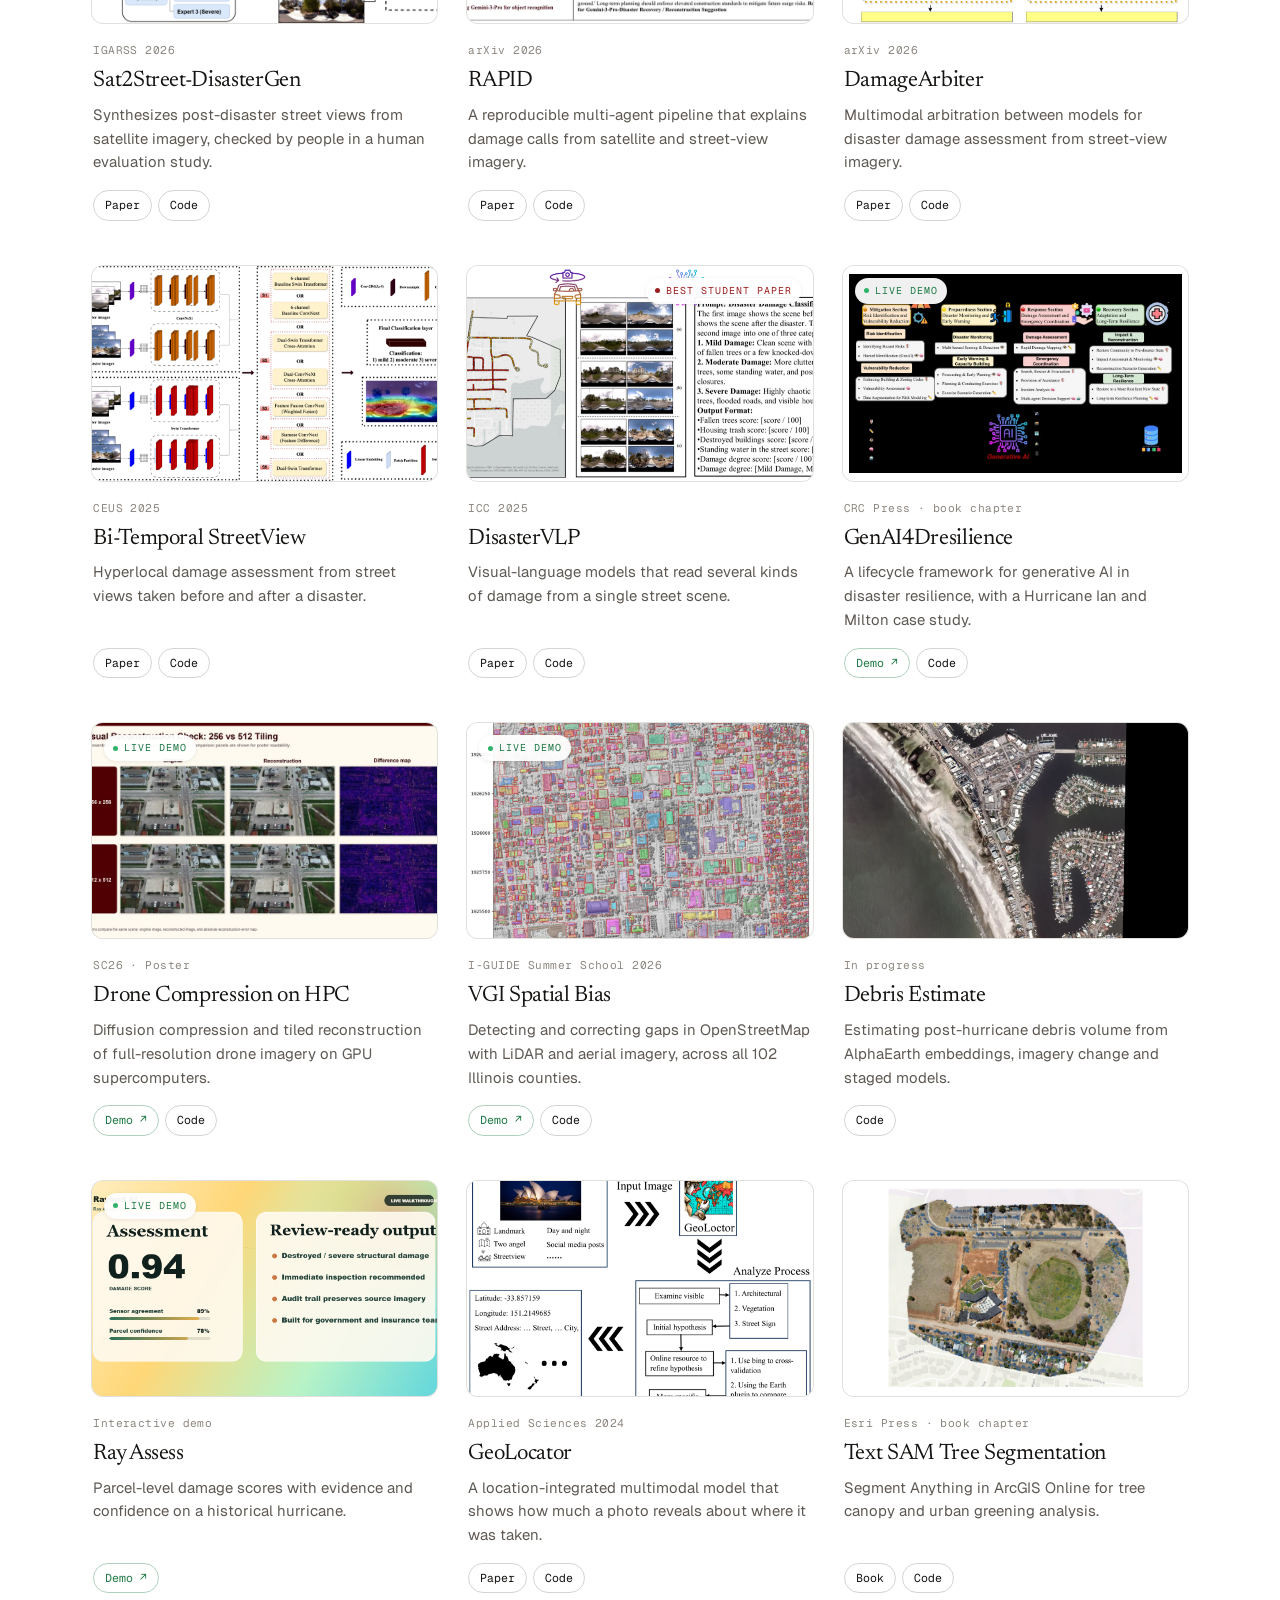
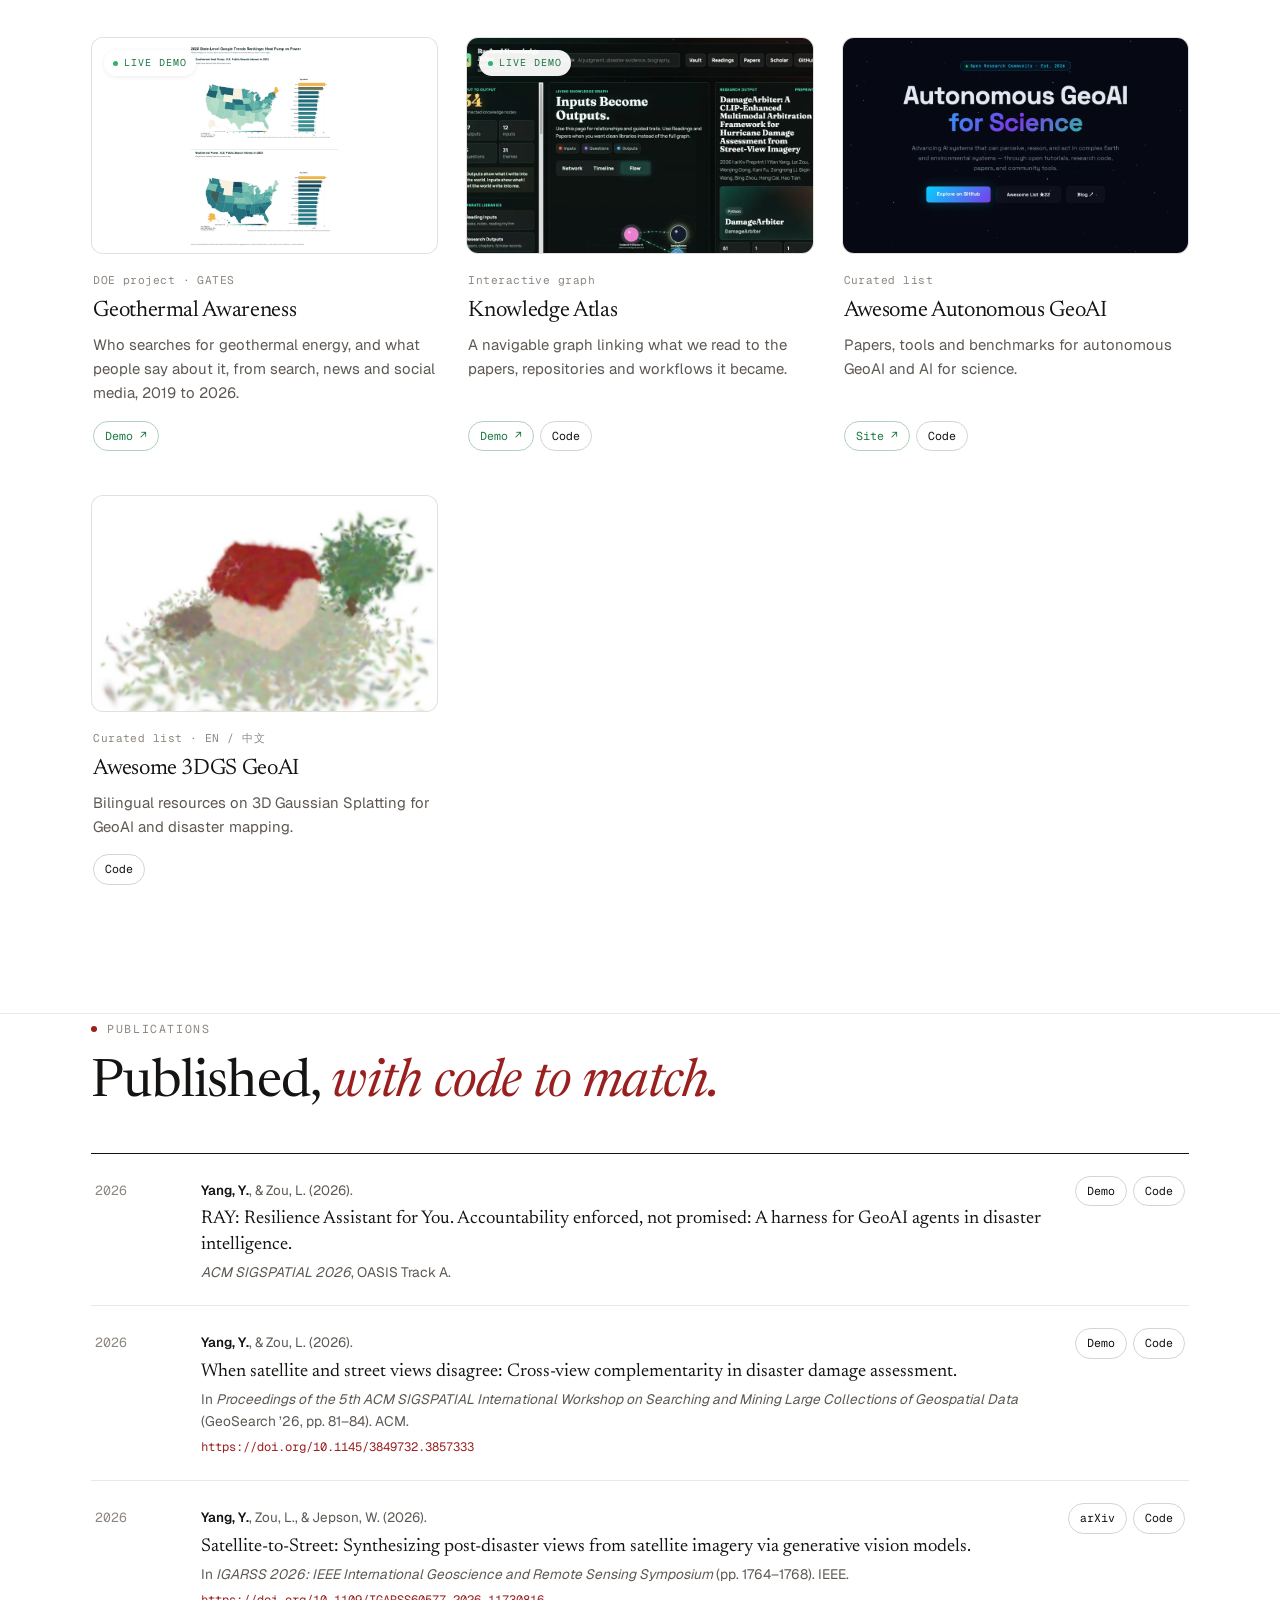
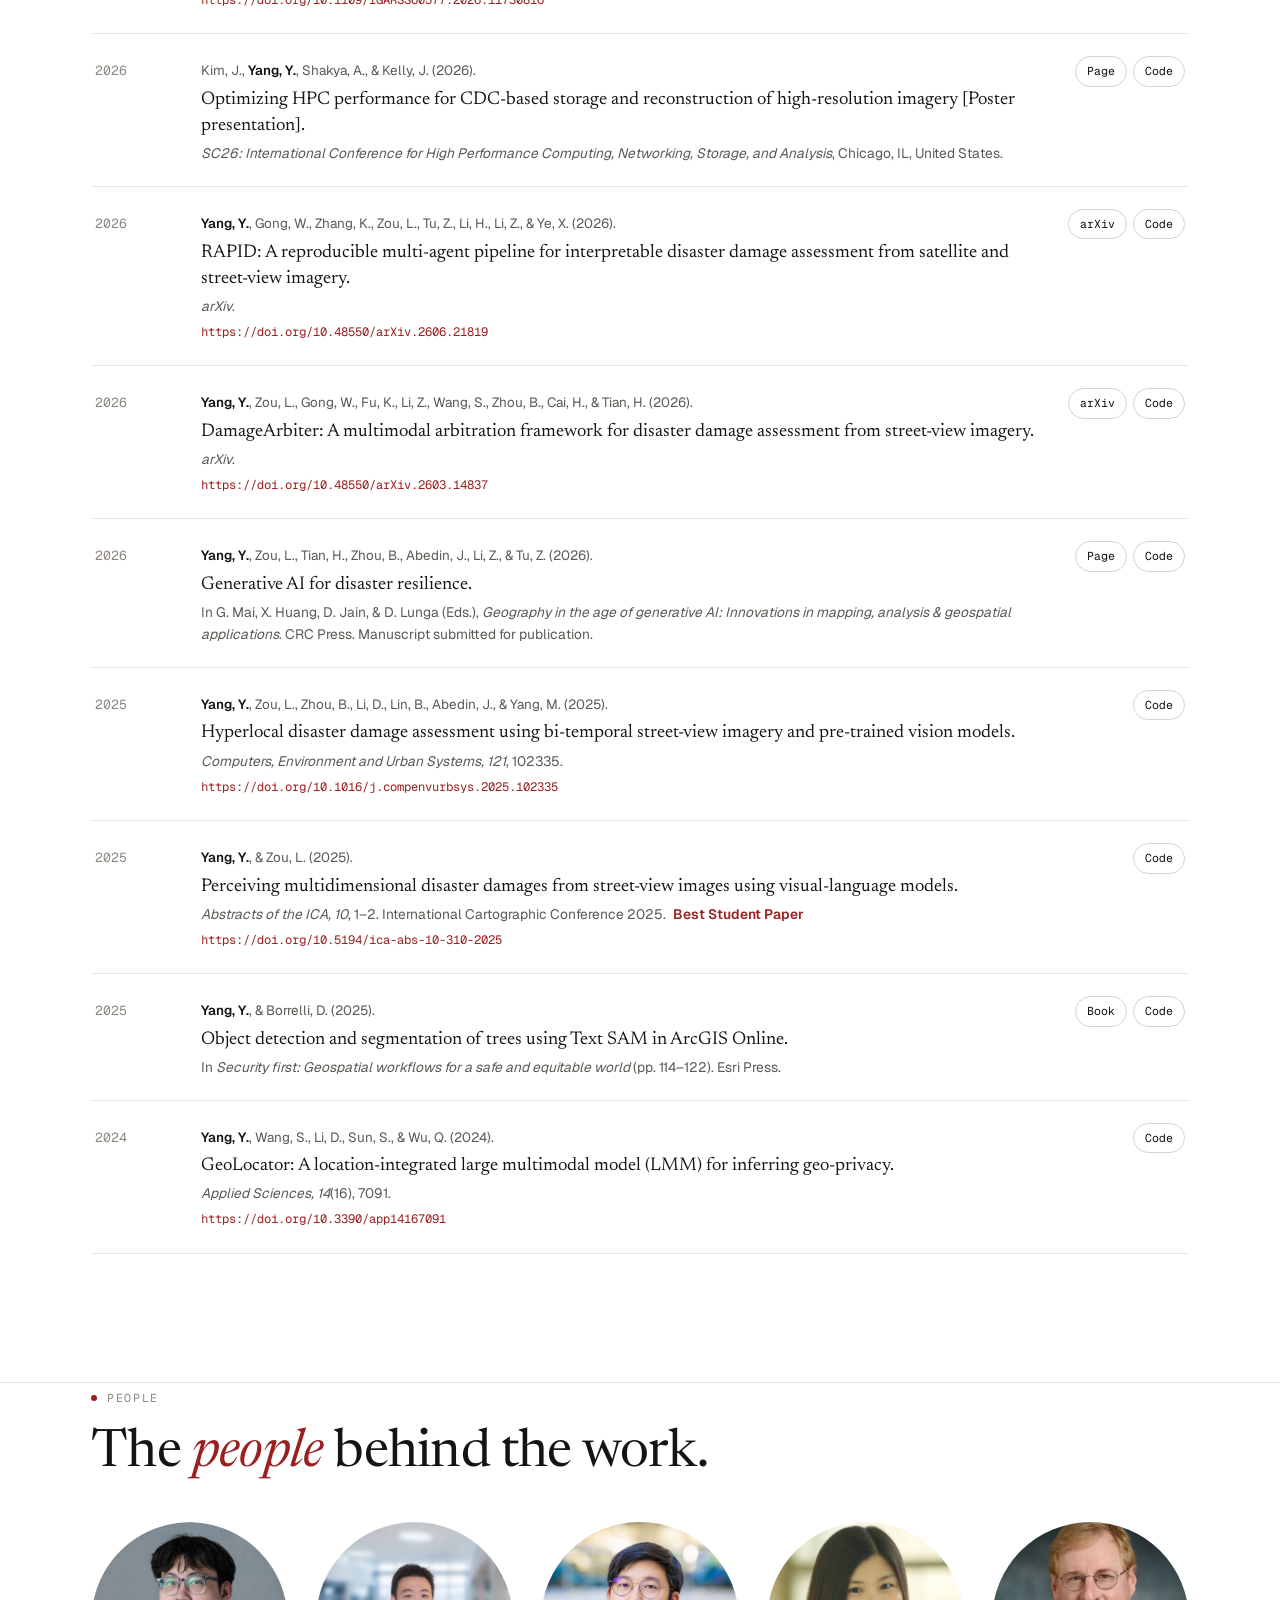
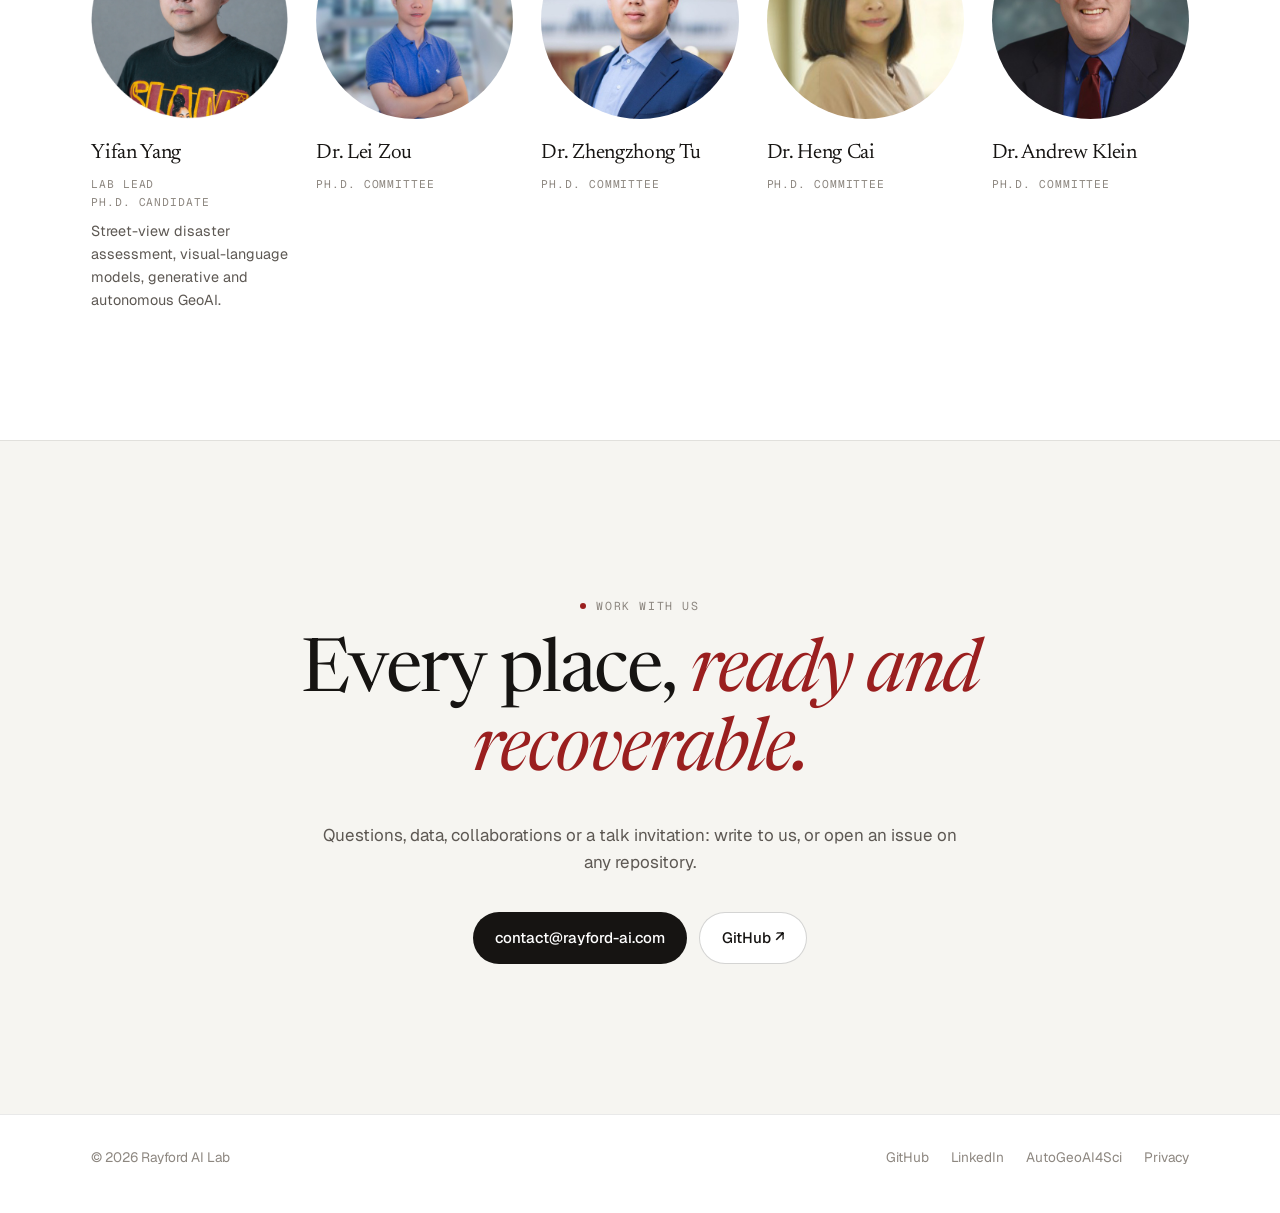
==== commit 00300a1c: "People: full-color photos; lead role on two lines Co-Authored-By: Claude Opus 5.5 <noreply@anthropic" ====
--- a/index.html
+++ b/index.html
@@ -225,8 +225,8 @@
     /* people */
     .people { display: grid; grid-template-columns: repeat(auto-fill, minmax(min(100%, 170px), 1fr)); gap: 28px; margin-top: 40px; }
     .person .ph { aspect-ratio: 1; width: min(100%, 200px); border-radius: 50%; overflow: hidden; margin-bottom: 18px; background: var(--bg2); }
-    .person .ph img { width: 100%; height: 100%; object-fit: cover; filter: grayscale(1); transition: filter .5s, transform .6s; }
-    .person:hover .ph img { filter: grayscale(0); transform: scale(1.04); }
+    .person .ph img { width: 100%; height: 100%; object-fit: cover; transition: transform .6s; }
+    .person:hover .ph img { transform: scale(1.04); }
     .person h3 { font-size: 1.3rem; }
     .person:hover h3 { color: var(--accent); }
     .person .role { font-family: var(--mono); font-size: .7rem; color: var(--dim); letter-spacing: .08em; margin: 6px 0 8px; }
@@ -530,7 +530,7 @@
           <a class="person reveal" href="https://www.linkedin.com/in/yifan-yang-14a898186" target="_blank" rel="noopener">
             <div class="ph"><img src="assets/team/yifan-yang.png" alt="Yifan Yang" loading="lazy"></div>
             <h3><span class="en">Yifan Yang</span><span class="zh">杨一帆</span></h3>
-            <div class="role"><span class="en">LAB LEAD · PH.D. CANDIDATE</span><span class="zh">实验室负责人 · 博士候选人</span></div>
+            <div class="role"><span class="en">LAB LEAD<br>PH.D. CANDIDATE</span><span class="zh">实验室负责人<br>博士候选人</span></div>
             <p><span class="en">Street-view disaster assessment, visual-language models, generative and autonomous GeoAI.</span><span class="zh">街景灾害评估、视觉语言模型、生成式与自主 GeoAI。</span></p>
           </a>
           <a class="person reveal" href="https://www.linkedin.com/in/leizou" target="_blank" rel="noopener">
